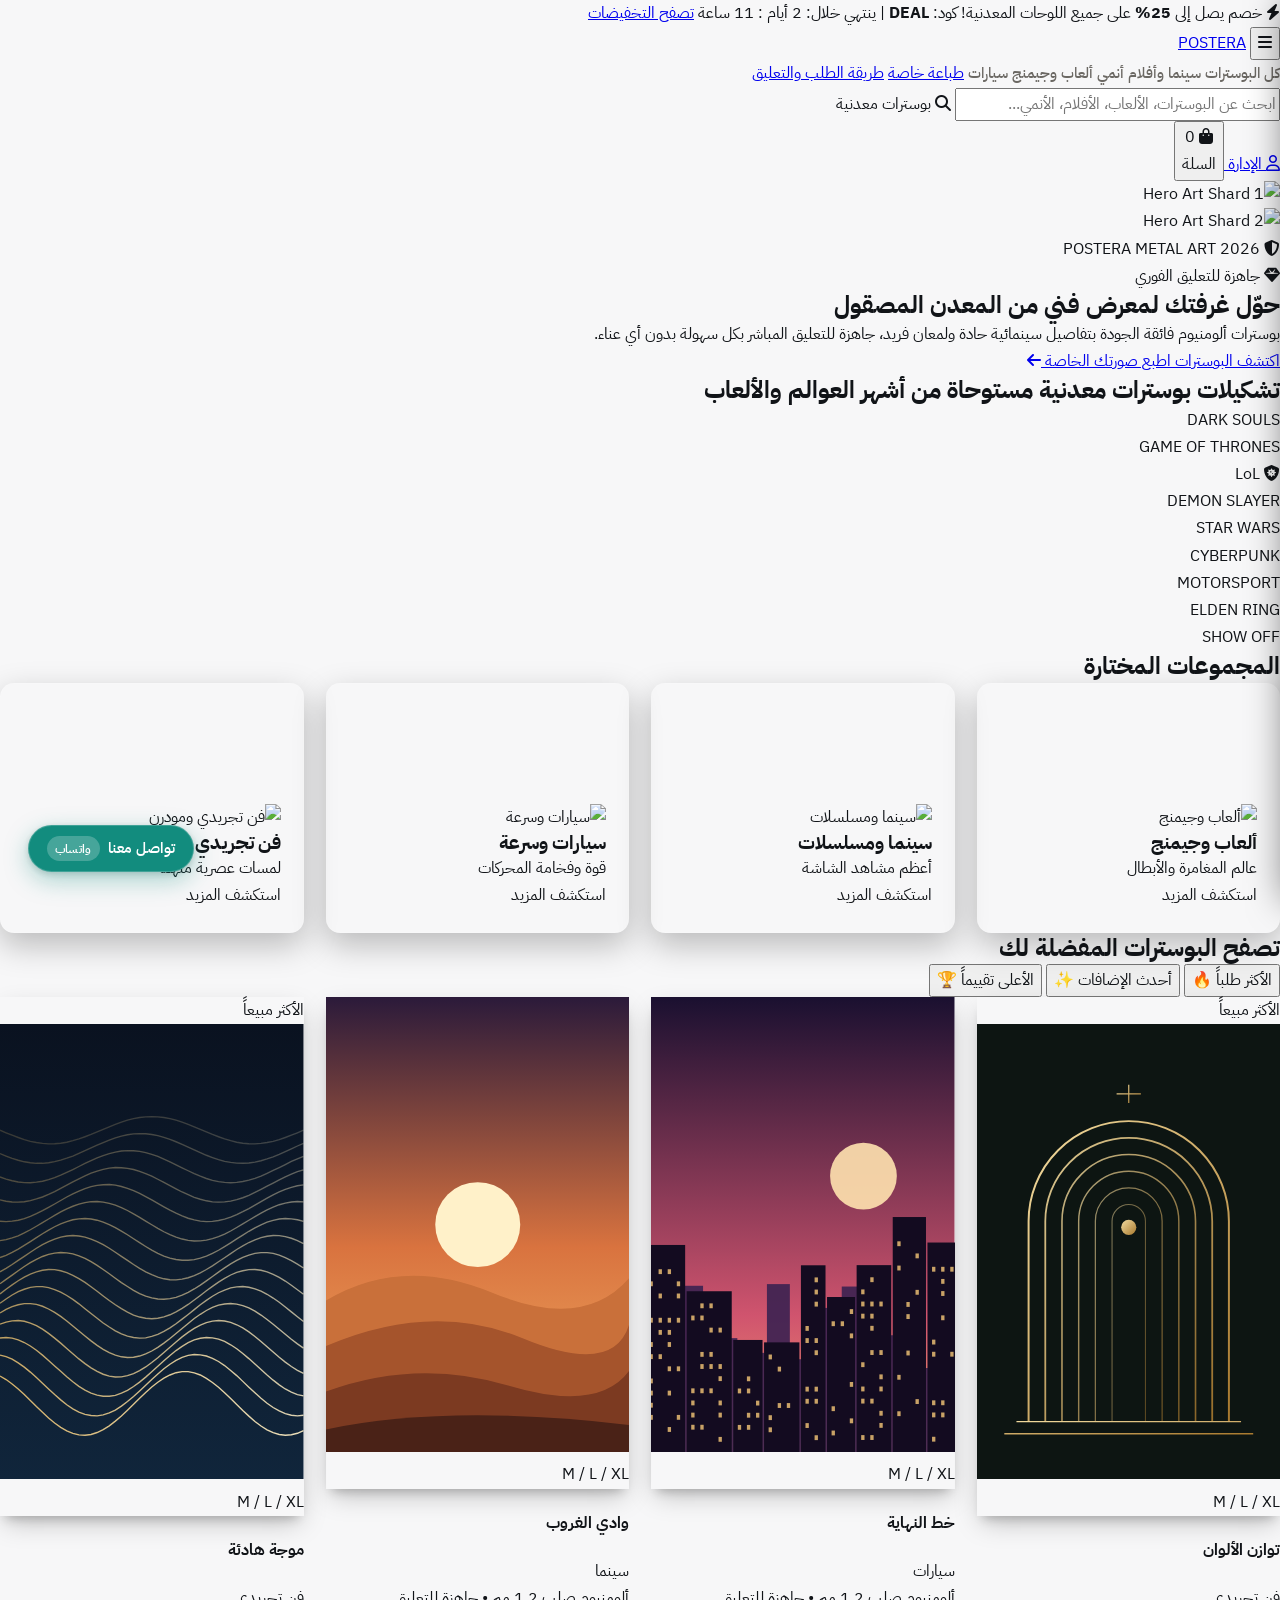
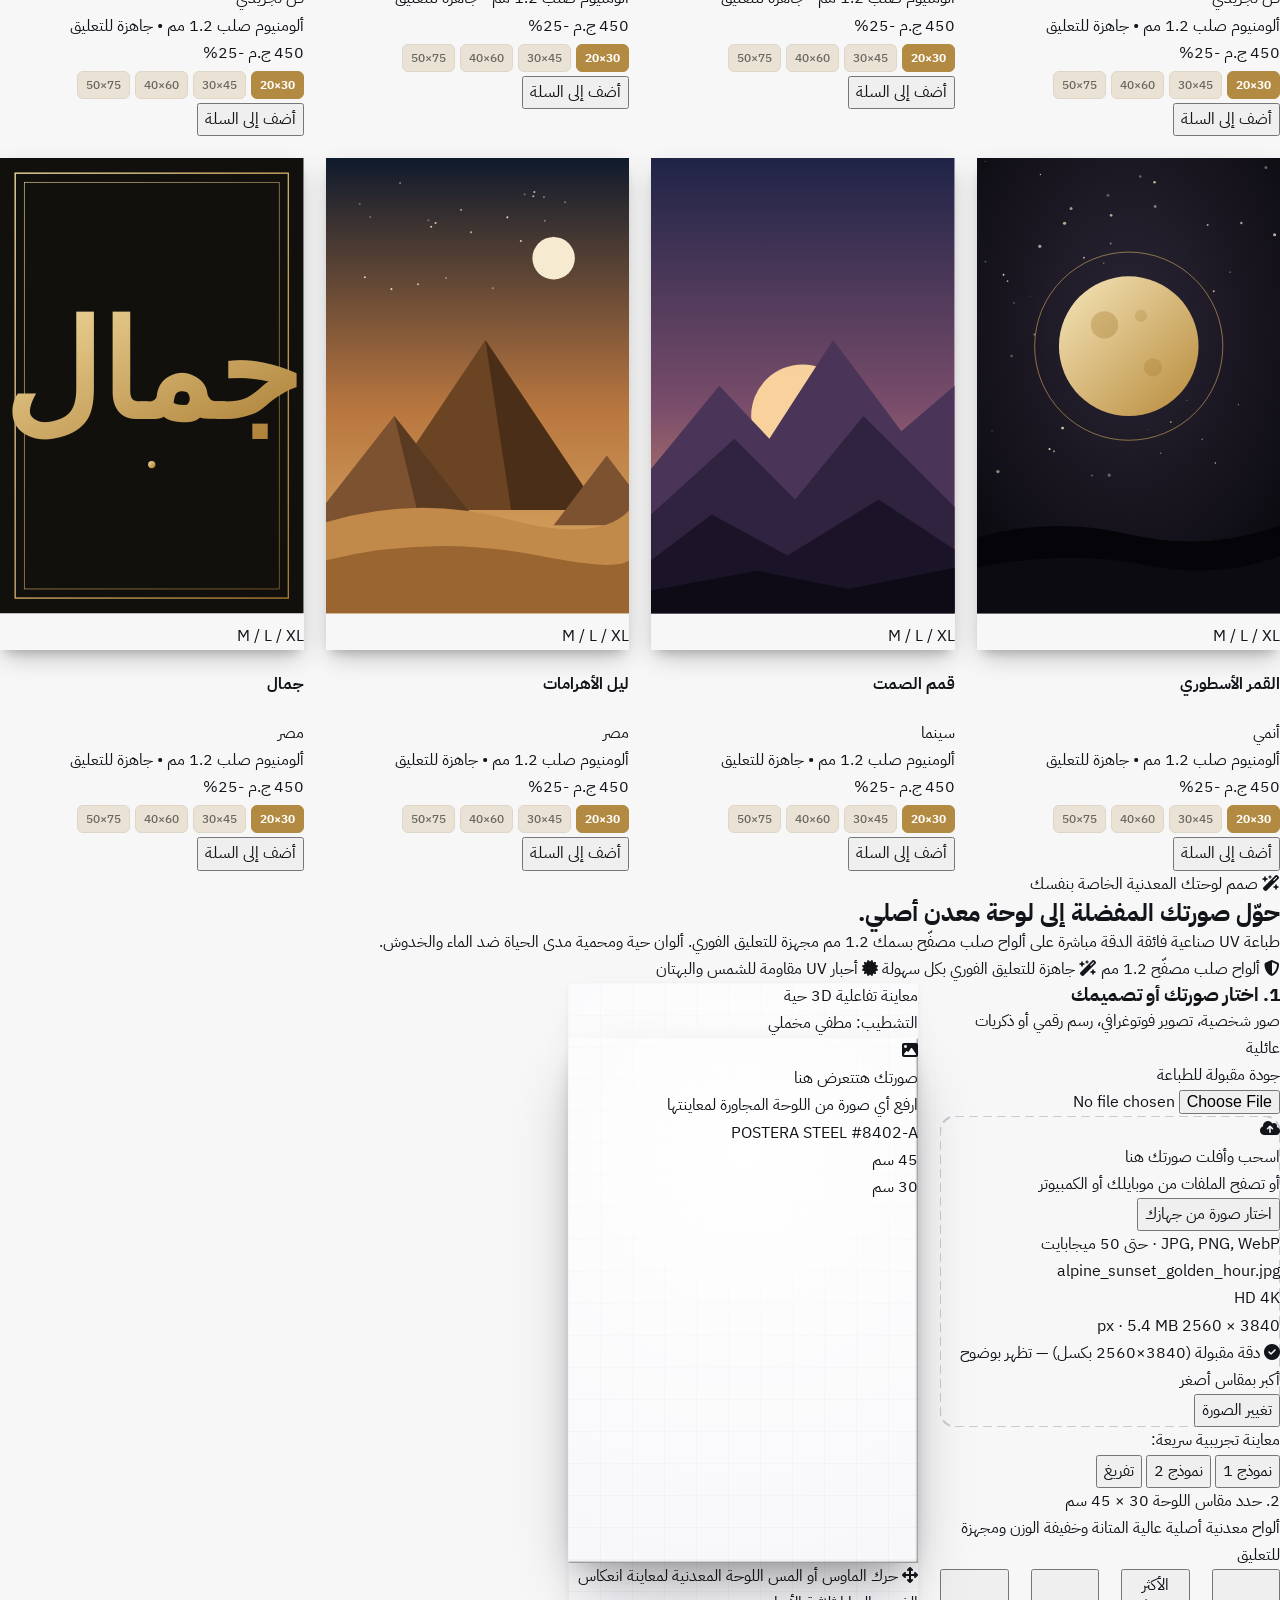
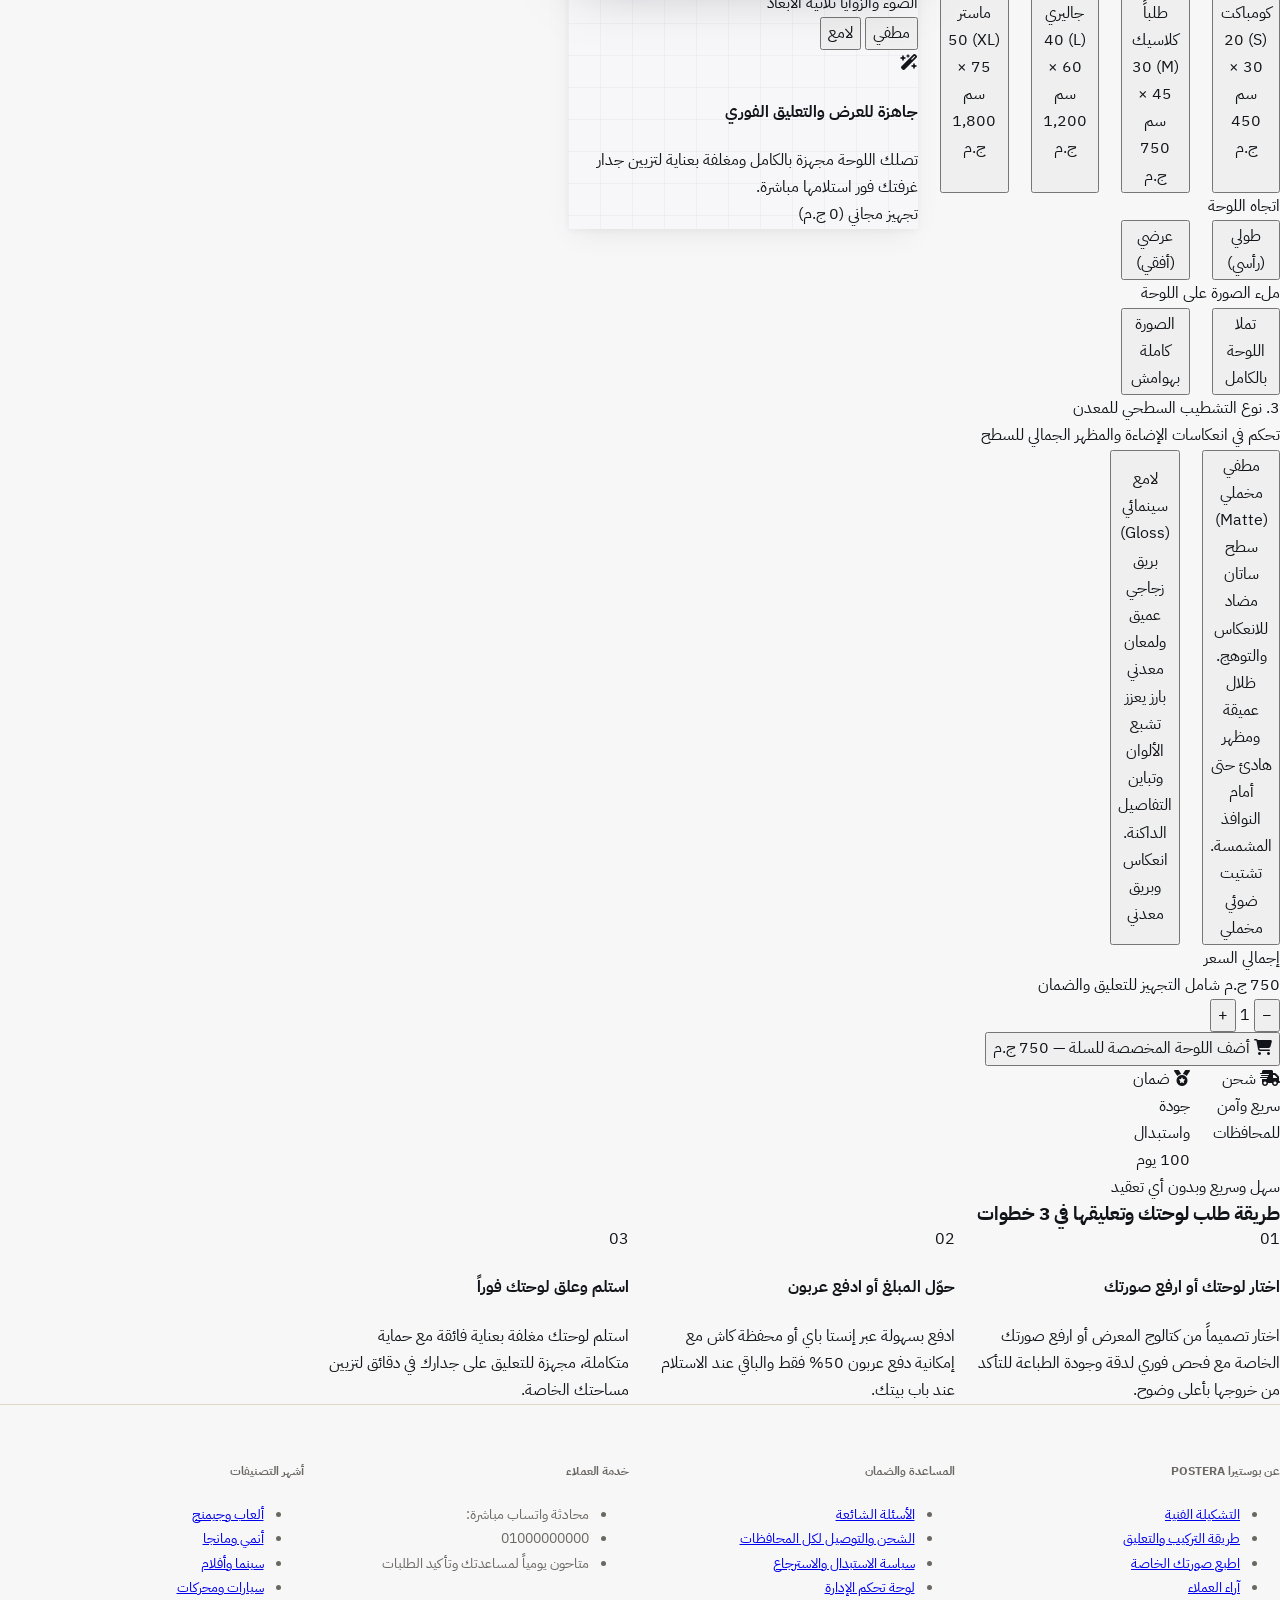
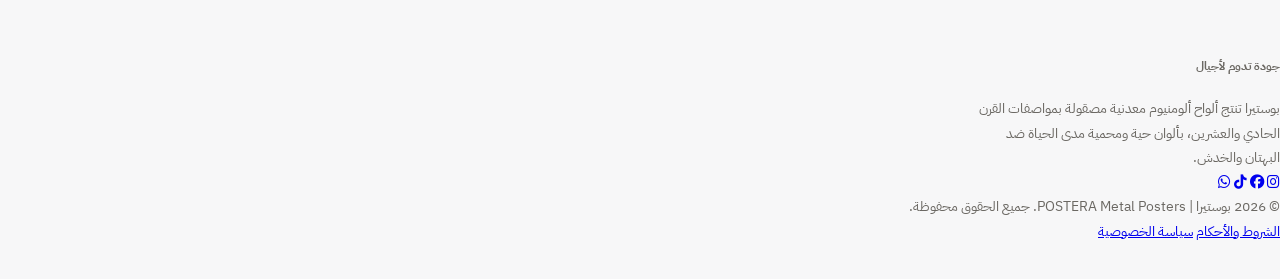
==== index.html @ 20c5c881 "chore: set postera-store.vercel.app as official canonical and OG URL" ====
<!DOCTYPE html>
<html lang="ar" dir="rtl">
<head>
  <meta charset="utf-8"/>
  <meta content="width=device-width, initial-scale=1.0" name="viewport"/>
  <title>بوستيرا | POSTERA — متجر بوسترات معدنية فاخرة</title>
  <!-- Tailwind CSS CDN with forms and container queries -->
  <script src="https://cdn.tailwindcss.com?plugins=forms,container-queries"></script>
  <!-- FontAwesome Icons CDN -->
  <link href="https://cdnjs.cloudflare.com/ajax/libs/font-awesome/6.4.0/css/all.min.css" rel="stylesheet"/>
  <!-- Google Fonts: IBM Plex Sans Arabic -->
  <link rel="stylesheet" href="https://fonts.googleapis.com/css2?family=IBM+Plex+Sans+Arabic:wght@400;500;600;700;800&display=swap">
  <link rel="canonical" href="https://postera-store.vercel.app" />
  <meta property="og:title" content="بوستيرا | POSTERA — متجر بوسترات معدنية فاخرة" />
  <meta property="og:description" content="متجر اللوحات والبوسترات المعدنية الأصلية في مصر. تشكيلات حصرية وطباعة UV صناعية خاصة على ألواح صلب مصفّح 1.2 مم." />
  <meta property="og:url" content="https://postera-store.vercel.app" />
  <meta property="og:type" content="website" />
  <!-- Core Store Styles for Drawers, Checkout, Custom Printing & Popups -->
  <link rel="stylesheet" href="style.css?v=20261017-nomag">

  <script>
    tailwind.config = {
      theme: {
        extend: {
          colors: {
            brandBlue: '#0062ff',
            brandBlueHover: '#004ed0',
            displateDark: '#0e1013',
            displateGray: '#1a1d24',
            lightBg: '#f8f9fa'
          },
          fontFamily: {
            sans: ['"IBM Plex Sans Arabic"', 'Inter', 'system-ui', '-apple-system', 'Segoe UI', 'Roboto', 'sans-serif'],
          }
        }
      }
    }
  </script>

  <style data-purpose="base-layout">
    body {
      background-color: #f7f7f8;
      color: #111418;
      font-family: "IBM Plex Sans Arabic", -apple-system, BlinkMacSystemFont, "Segoe UI", Roboto, Helvetica, Arial, sans-serif;
    }
    .poster-shadow {
      box-shadow: 0 10px 25px -5px rgba(0, 0, 0, 0.25), 0 8px 10px -6px rgba(0, 0, 0, 0.2);
      transition: all 0.3s cubic-bezier(0.4, 0, 0.2, 1);
    }
    .poster-shadow:hover {
      transform: translateY(-6px) scale(1.02);
      box-shadow: 0 20px 30px -10px rgba(0, 0, 0, 0.35);
    }
  </style>
</head>
<body class="min-h-screen flex flex-col antialiased" dir="rtl" lang="ar">

<!-- BEGIN: AnnouncementBar -->
<div class="bg-[#d71920] text-white py-1.5 px-4 text-xs font-semibold tracking-wide text-center flex items-center justify-center gap-2" data-purpose="promo-banner">
  <i class="fa-solid fa-bolt text-yellow-300"></i>
  <span>خصم يصل إلى <strong>25%</strong> على جميع اللوحات المعدنية! كود: <strong>DEAL</strong></span>
  <span class="mx-1 opacity-70">|</span>
  <span class="bg-black/20 px-2 py-0.5 rounded text-[11px] font-mono">ينتهي خلال: 2 أيام : 11 ساعة</span>
  <a href="#gallery" class="mr-2 underline text-white hover:text-white/80 transition-colors">تصفح التخفيضات</a>
</div>
<!-- END: AnnouncementBar -->

<!-- BEGIN: MainHeader -->
<header class="bg-white border-b border-gray-200 sticky top-0 z-40">
  <div class="max-w-[1440px] mx-auto px-4 lg:px-8 h-16 flex items-center justify-between gap-4">
    <!-- Brand Logo & Main Nav -->
    <div class="flex items-center gap-6">
      <button class="xl:hidden p-2 text-gray-700 hover:text-black" id="openMenu" type="button" aria-label="فتح القائمة الرئيسية">
        <i class="fa-solid fa-bars text-lg"></i>
      </button>
      <a aria-label="POSTERA Home" class="flex items-center gap-1.5 font-black text-2xl tracking-tighter text-black uppercase" href="#">
        <span>POSTERA</span>
        <span class="inline-block w-2.5 h-2.5 rounded-full bg-blue-600 mb-2"></span>
      </a>
      <!-- Desktop Navigation Links -->
      <nav class="hidden xl:flex items-center gap-5 text-xs font-bold text-gray-700 tracking-wide uppercase">
        <a class="header-nav-link text-black py-2" href="#gallery" data-scroll="gallery">كل البوسترات</a>
        <a class="header-nav-link hover:text-black py-2" href="#gallery" data-cat-filter="أفلام ومسلسلات">سينما وأفلام</a>
        <a class="header-nav-link hover:text-black py-2" href="#gallery" data-cat-filter="أنمي">أنمي</a>
        <a class="header-nav-link hover:text-black py-2" href="#gallery" data-cat-filter="ألعاب">ألعاب وجيمنج</a>
        <a class="header-nav-link hover:text-black py-2" href="#gallery" data-cat-filter="سيارات">سيارات</a>
        <a class="hover:text-black py-2" href="#custom" data-scroll="custom">طباعة خاصة</a>
        <a class="text-blue-600 hover:text-blue-800 flex items-center gap-1" href="#how" data-scroll="how">
          <span class="w-2 h-2 rounded-full bg-blue-600 animate-pulse"></span>
          طريقة الطلب والتعليق
        </a>
      </nav>
    </div>

    <!-- Search Bar -->
    <div class="flex-1 max-w-xl mx-2">
      <div class="relative flex items-center" data-purpose="search-form">
        <input id="storeSearchInput" class="w-full h-10 pr-10 pl-24 text-sm bg-gray-100/90 rounded-md border-0 focus:ring-2 focus:ring-blue-600 focus:bg-white transition-all text-gray-800 placeholder-gray-500 font-normal" placeholder="ابحث عن البوسترات، الألعاب، الأفلام، الأنمي..." type="search"/>
        <i class="fa-solid fa-magnifying-glass absolute right-3.5 text-gray-400 text-sm"></i>
        <span class="absolute left-2 px-2 py-1 text-[10px] font-semibold text-gray-500 bg-gray-200 rounded">بوسترات معدنية</span>
      </div>
    </div>

    <!-- Right User Utilities -->
    <div class="flex items-center gap-4 text-gray-700">
      <!-- Admin / Account -->
      <a class="flex flex-col items-center hover:text-black transition-colors" href="admin.html" title="لوحة الإدارة">
        <i class="fa-regular fa-user text-lg"></i>
        <span class="text-[10px] font-medium hidden sm:inline-block">الإدارة</span>
      </a>
      <!-- Cart -->
      <button class="flex flex-col items-center hover:text-black transition-colors relative cursor-pointer border-0 bg-transparent" id="openCart" type="button" title="السلة">
        <div class="relative">
          <i class="fa-solid fa-bag-shopping text-lg"></i>
          <span class="absolute -top-1.5 -left-2 bg-blue-600 text-white font-bold text-[10px] w-4 h-4 rounded-full flex items-center justify-center" id="badge">0</span>
        </div>
        <span class="text-[10px] font-medium hidden sm:inline-block">السلة</span>
      </button>
    </div>
  </div>
</header>
<!-- END: MainHeader -->

<!-- BEGIN: HeroBannerSection -->
<section class="max-w-[1440px] mx-auto px-4 lg:px-8 pt-5 pb-8" data-purpose="hero-carousel">
  <div class="relative w-full rounded-2xl overflow-hidden bg-gradient-to-r from-black via-zinc-950 to-neutral-900 border border-neutral-800 shadow-2xl min-h-[380px] lg:min-h-[460px] flex items-center">
    <!-- Ambient Background Graphic / Mock Posters Presentation -->
    <div class="absolute inset-0 z-0 opacity-40 mix-blend-screen pointer-events-none overflow-hidden">
      <div class="absolute -left-20 -top-20 w-[550px] h-[550px] bg-blue-600/30 rounded-full blur-3xl"></div>
      <div class="absolute left-1/4 bottom-0 w-[400px] h-[300px] bg-amber-500/20 rounded-full blur-2xl"></div>
    </div>

    <!-- Hero Visual Representation: Metal Cards in Room / Wall -->
    <div class="absolute left-0 top-0 bottom-0 w-full md:w-3/5 lg:w-1/2 flex items-center justify-center p-6 z-10 pointer-events-none">
      <div class="relative flex items-center gap-4">
        <!-- Poster 1 -->
        <div class="w-36 sm:w-48 lg:w-56 h-56 sm:h-72 lg:h-84 rounded-md overflow-hidden shadow-2xl ring-1 ring-white/20 transform rotate-3 transition duration-500 hover:rotate-0">
          <img alt="Hero Art Shard 1" class="w-full h-full object-cover" src="https://images.unsplash.com/photo-1579783900882-c0d3dad7b119?w=800&auto=format&fit=crop&q=80"/>
        </div>
        <!-- Poster 2 -->
        <div class="w-40 sm:w-52 lg:w-60 h-64 sm:h-80 lg:h-96 rounded-md overflow-hidden shadow-2xl ring-2 ring-blue-500/50 transform -rotate-3 z-10 scale-105">
          <img alt="Hero Art Shard 2" class="w-full h-full object-cover" src="https://images.unsplash.com/photo-1542751371-adc38448a05e?w=800&auto=format&fit=crop&q=80"/>
        </div>
      </div>
    </div>

    <!-- Hero Content Copy -->
    <div class="relative z-20 max-w-2xl px-6 sm:px-12 py-10 text-white flex flex-col justify-center">
      <!-- Partner Badge & Magnet Badge -->
      <div class="flex flex-wrap items-center gap-3 mb-6">
        <div class="flex items-center gap-2 bg-neutral-900/90 border border-neutral-700 px-3 py-1 rounded-full text-xs font-semibold text-neutral-300">
          <i class="fa-solid fa-shield-halved text-blue-400"></i>
          <span>POSTERA METAL ART 2026</span>
        </div>
        <div class="inline-flex items-center gap-1.5 bg-white/10 backdrop-blur-md px-3 py-1 rounded-full text-xs font-bold uppercase tracking-wider text-amber-300 border border-amber-300/30">
          <i class="fa-solid fa-gem"></i>
          <span>جاهزة للتعليق الفوري</span>
        </div>
      </div>
      <h1 class="text-2xl sm:text-4xl lg:text-5xl font-black uppercase tracking-tight leading-tight mb-4 text-white">
        حوّل غرفتك لمعرض فني من المعدن المصقول
      </h1>
      <p class="text-sm sm:text-base text-neutral-300 max-w-lg mb-8 leading-relaxed font-normal">
        بوسترات ألومنيوم فائقة الجودة بتفاصيل سينمائية حادة ولمعان فريد، جاهزة للتعليق المباشر بكل سهولة بدون أي عناء.
      </p>
      <div class="flex items-center gap-4">
        <a class="inline-flex items-center justify-center bg-blue-600 hover:bg-blue-700 text-white text-xs sm:text-sm font-black uppercase tracking-wider px-8 py-3.5 rounded-lg shadow-lg hover:shadow-blue-600/50 transition duration-200" href="#gallery">
          اكتشف البوسترات
        </a>
        <a class="inline-flex items-center gap-2 text-xs sm:text-sm font-bold uppercase text-neutral-300 hover:text-white px-4 py-3.5 transition" href="#custom">
          <span>اطبع صورتك الخاصة</span>
          <i class="fa-solid fa-arrow-left text-xs"></i>
        </a>
      </div>
      <!-- Slider Pagination Dots Indicator -->
      <div class="flex items-center gap-2 mt-10">
        <span class="w-8 h-1.5 bg-blue-600 rounded-full"></span>
        <span class="w-2.5 h-1.5 bg-neutral-600 rounded-full"></span>
        <span class="w-2.5 h-1.5 bg-neutral-600 rounded-full"></span>
        <span class="w-2.5 h-1.5 bg-neutral-600 rounded-full"></span>
      </div>
    </div>
  </div>
</section>
<!-- END: HeroBannerSection -->

<!-- BEGIN: BrandFandomsPartnerships -->
<section class="max-w-[1440px] mx-auto px-4 lg:px-8 py-4" data-purpose="fandoms-showcase">
  <div class="text-center mb-5">
    <h2 class="text-xs sm:text-sm font-extrabold uppercase tracking-widest text-neutral-800">
      تشكيلات بوسترات معدنية مستوحاة من أشهر العوالم والألعاب
    </h2>
  </div>
  <!-- Fandom Badges Grid / Strip -->
  <div class="flex flex-wrap items-center justify-center gap-2 sm:gap-3 lg:gap-4 max-w-5xl mx-auto">
    <div class="bg-black text-white px-3.5 py-1.5 rounded flex items-center justify-center text-[11px] font-bold tracking-tighter uppercase min-w-[70px] h-8 shadow-sm hover:scale-105 transition cursor-pointer" data-cat-filter="ألعاب">
      DARK SOULS
    </div>
    <div class="bg-black text-white px-3.5 py-1.5 rounded flex items-center justify-center text-[10px] font-serif uppercase tracking-widest min-w-[70px] h-8 shadow-sm hover:scale-105 transition cursor-pointer" data-cat-filter="أفلام ومسلسلات">
      GAME OF THRONES
    </div>
    <div class="bg-black text-yellow-500 px-3 py-1.5 rounded flex items-center justify-center font-bold text-xs min-w-[45px] h-8 shadow-sm hover:scale-105 transition cursor-pointer" data-cat-filter="ألعاب">
      <i class="fa-solid fa-shield-virus ml-1"></i> LoL
    </div>
    <div class="bg-black text-white px-3 py-1.5 rounded flex items-center justify-center text-[10px] font-bold uppercase min-w-[75px] h-8 shadow-sm hover:scale-105 transition cursor-pointer" data-cat-filter="أنمي">
      DEMON SLAYER
    </div>
    <div class="bg-black text-yellow-400 px-3 py-1.5 rounded flex items-center justify-center font-black text-xs tracking-wider min-w-[65px] h-8 shadow-sm hover:scale-105 transition cursor-pointer" data-cat-filter="أفلام ومسلسلات">
      STAR WARS
    </div>
    <div class="bg-yellow-400 text-black px-3.5 py-1.5 rounded flex items-center justify-center font-extrabold text-[11px] tracking-tight min-w-[75px] h-8 shadow-sm hover:scale-105 transition cursor-pointer" data-cat-filter="ألعاب">
      CYBERPUNK
    </div>
    <div class="bg-black text-red-500 px-3 py-1.5 rounded flex items-center justify-center font-black tracking-widest text-xs min-w-[65px] h-8 shadow-sm hover:scale-105 transition cursor-pointer" data-cat-filter="سيارات">
      MOTORSPORT
    </div>
    <div class="bg-black text-amber-200 px-3.5 py-1.5 rounded flex items-center justify-center font-serif text-[11px] font-semibold min-w-[75px] h-8 shadow-sm hover:scale-105 transition cursor-pointer" data-cat-filter="ألعاب">
      ELDEN RING
    </div>
  </div>
</section>
<!-- END: BrandFandomsPartnerships -->

<!-- BEGIN: CuratedCategories -->
<section class="max-w-[1440px] mx-auto px-4 lg:px-8 py-10" data-purpose="curated-discovery" id="categoriesBlock">
  <div class="text-center mb-8">
    <span class="text-xs uppercase font-extrabold text-neutral-400 tracking-wider">SHOW OFF</span>
    <h2 class="text-2xl sm:text-3xl font-black uppercase tracking-tight text-neutral-950 mt-0.5">
      المجموعات المختارة
    </h2>
  </div>
  <!-- Category 4-Column Grid -->
  <div class="grid grid-cols-1 sm:grid-cols-2 lg:grid-cols-4 gap-5" id="curatedGrid">
    <!-- Category Tile 1: Gaming Designs -->
    <div class="relative bg-neutral-900 rounded-xl overflow-hidden group shadow-md hover:shadow-xl transition flex flex-col h-[380px] cursor-pointer" data-cat-filter="ألعاب">
      <div class="absolute inset-0 z-0">
        <img alt="Gaming Room Posters" class="w-full h-full object-cover group-hover:scale-105 transition duration-500 opacity-75" src="https://images.unsplash.com/photo-1538481199705-c710c4e965fc?w=600&auto=format&fit=crop&q=80"/>
        <div class="absolute inset-0 bg-gradient-to-t from-black via-black/30 to-black/60"></div>
      </div>
      <div class="relative z-10 p-5 flex flex-col justify-between h-full">
        <div class="text-center">
          <h3 class="text-white font-extrabold uppercase tracking-wide text-sm bg-black/40 backdrop-blur-sm py-1.5 px-3 rounded inline-block">
            تصميمات الجيمنج
          </h3>
        </div>
        <div class="text-center">
          <span class="inline-block bg-neutral-900/90 group-hover:bg-blue-600 text-white text-xs font-bold uppercase tracking-wider py-2.5 px-6 rounded transition duration-200 border border-neutral-700 group-hover:border-transparent">
            استكشف المزيد
          </span>
        </div>
      </div>
    </div>

    <!-- Category Tile 2: Cinema & Series -->
    <div class="relative bg-neutral-900 rounded-xl overflow-hidden group shadow-md hover:shadow-xl transition flex flex-col h-[380px] cursor-pointer" data-cat-filter="أفلام ومسلسلات">
      <div class="absolute inset-0 z-0">
        <img alt="Cinema Art" class="w-full h-full object-cover group-hover:scale-105 transition duration-500 opacity-75" src="https://images.unsplash.com/photo-1489599849927-2ee91cede3ba?w=600&auto=format&fit=crop&q=80"/>
        <div class="absolute inset-0 bg-gradient-to-t from-black via-black/30 to-black/60"></div>
      </div>
      <div class="relative z-10 p-5 flex flex-col justify-between h-full">
        <div class="text-center">
          <h3 class="text-white font-extrabold uppercase tracking-wide text-sm bg-black/40 backdrop-blur-sm py-1.5 px-3 rounded inline-block">
            سينما ومسلسلات
          </h3>
        </div>
        <div class="text-center">
          <span class="inline-block bg-neutral-900/90 group-hover:bg-blue-600 text-white text-xs font-bold uppercase tracking-wider py-2.5 px-6 rounded transition duration-200 border border-neutral-700 group-hover:border-transparent">
            استكشف المزيد
          </span>
        </div>
      </div>
    </div>

    <!-- Category Tile 3: Anime -->
    <div class="relative bg-neutral-900 rounded-xl overflow-hidden group shadow-md hover:shadow-xl transition flex flex-col h-[380px] cursor-pointer" data-cat-filter="أنمي">
      <div class="absolute inset-0 z-0">
        <img alt="Anime Art prints room" class="w-full h-full object-cover group-hover:scale-105 transition duration-500 opacity-75" src="https://images.unsplash.com/photo-1578632767115-351597cf2477?w=600&auto=format&fit=crop&q=80"/>
        <div class="absolute inset-0 bg-gradient-to-t from-black via-black/30 to-black/60"></div>
      </div>
      <div class="relative z-10 p-5 flex flex-col justify-between h-full">
        <div class="text-center">
          <h3 class="text-white font-extrabold uppercase tracking-wide text-sm bg-black/40 backdrop-blur-sm py-1.5 px-3 rounded inline-block">
            عالم الأنمي
          </h3>
        </div>
        <div class="text-center">
          <span class="inline-block bg-neutral-900/90 group-hover:bg-blue-600 text-white text-xs font-bold uppercase tracking-wider py-2.5 px-6 rounded transition duration-200 border border-neutral-700 group-hover:border-transparent">
            استكشف المزيد
          </span>
        </div>
      </div>
    </div>

    <!-- Category Tile 4: Motorsport & Cars -->
    <div class="relative bg-neutral-900 rounded-xl overflow-hidden group shadow-md hover:shadow-xl transition flex flex-col h-[380px] cursor-pointer" data-cat-filter="سيارات">
      <div class="absolute inset-0 z-0">
        <img alt="Cars Posters" class="w-full h-full object-cover group-hover:scale-105 transition duration-500 opacity-75" src="https://images.unsplash.com/photo-1503376780353-7e6692767b70?w=600&auto=format&fit=crop&q=80"/>
        <div class="absolute inset-0 bg-gradient-to-t from-black via-black/30 to-black/60"></div>
      </div>
      <div class="relative z-10 p-5 flex flex-col justify-between h-full">
        <div class="text-center">
          <h3 class="text-white font-extrabold uppercase tracking-wide text-sm bg-black/40 backdrop-blur-sm py-1.5 px-3 rounded inline-block">
            سيارات وسرعة
          </h3>
        </div>
        <div class="text-center">
          <span class="inline-block bg-neutral-900/90 group-hover:bg-blue-600 text-white text-xs font-bold uppercase tracking-wider py-2.5 px-6 rounded transition duration-200 border border-neutral-700 group-hover:border-transparent">
            استكشف المزيد
          </span>
        </div>
      </div>
    </div>
  </div>
</section>
<!-- END: CuratedCategories -->

<!-- BEGIN: ProductGallerySection -->
<section class="max-w-[1440px] mx-auto px-4 lg:px-8 py-10" data-purpose="browse-posters" id="gallery">
  <!-- Section Title & Filter Tabs -->
  <div class="flex flex-col items-center justify-center mb-8">
    <h2 class="text-2xl sm:text-3xl font-black uppercase tracking-tight text-neutral-950 mb-4 text-center">
      تصفح البوسترات المفضلة لك
    </h2>
    <!-- Navigation Tabs -->
    <div class="inline-flex p-1 bg-gray-200/80 rounded-lg text-xs font-bold tracking-wide" id="quickTabs">
      <button class="displate-quick-tab bg-white text-black px-4 py-2 rounded-md shadow-sm" data-tab-sort="trending">الأكثر طلباً 🔥</button>
      <button class="displate-quick-tab text-gray-600 hover:text-black px-4 py-2 rounded-md transition" data-tab-sort="new">أحدث الإضافات ✨</button>
      <button class="displate-quick-tab text-gray-600 hover:text-black px-4 py-2 rounded-md transition" data-tab-sort="bestsellers">الأعلى تقييماً 🏆</button>
    </div>
  </div>

  <div class="seg" id="filters" role="group" aria-label="تصنيف اللوحات" style="display:none;"></div>
  <!-- Poster Product Grid (Displate Metal Ratio: 1 : 1.4) -->
  <div class="grid grid-cols-2 sm:grid-cols-3 md:grid-cols-4 lg:grid-cols-4 gap-4 sm:gap-6" id="grid">
    <!-- ديناميكي من script.js -->
  </div>
</section>
<!-- END: ProductGallerySection -->

<!-- BEGIN: MainCustomizerSection (قسم الطباعة المخصصة الفاخرة) -->
<section class="max-w-[1440px] mx-auto px-4 lg:px-8 py-10 lg:py-16" id="custom">
  <!-- Section Title & Narrative Eyebrow -->
  <div class="text-center max-w-3xl mx-auto mb-10 lg:mb-14" data-purpose="section-header">
    <div class="inline-flex items-center gap-2 px-3.5 py-1.5 rounded-full bg-blue-50 border border-blue-200 text-xs font-bold uppercase tracking-wider text-blue-700 mb-3 shadow-xs">
      <i class="fa-solid fa-wand-magic-sparkles text-amber-500"></i>
      <span>صمم لوحتك المعدنية الخاصة بنفسك</span>
    </div>
    <h2 class="text-2xl sm:text-4xl lg:text-5xl font-black tracking-tight text-gray-900 leading-tight">
      حوّل صورتك المفضلة إلى لوحة معدن أصلي.
    </h2>
    <p class="mt-3.5 text-sm sm:text-base text-gray-600 max-w-2xl mx-auto leading-relaxed">
      طباعة UV صناعية فائقة الدقة مباشرة على ألواح صلب مصفّح بسمك 1.2 مم مجهزة للتعليق الفوري. ألوان حية ومحمية مدى الحياة ضد الماء والخدوش.
    </p>

    <!-- Trust Mini Badges -->
    <div class="mt-5 flex flex-wrap items-center justify-center gap-x-6 gap-y-2 text-xs font-medium text-gray-600">
      <span class="flex items-center gap-1.5 bg-white px-3 py-1 rounded-full border border-gray-200 shadow-2xs">
        <i class="fa-solid fa-shield-halved text-emerald-600"></i>
        <span>ألواح صلب مصفّح 1.2 مم</span>
      </span>
      <span class="flex items-center gap-1.5 bg-white px-3 py-1 rounded-full border border-gray-200 shadow-2xs">
        <i class="fa-solid fa-wand-magic-sparkles text-blue-600"></i>
        <span>جاهزة للتعليق الفوري بكل سهولة</span>
      </span>
      <span class="flex items-center gap-1.5 bg-white px-3 py-1 rounded-full border border-gray-200 shadow-2xs">
        <i class="fa-solid fa-certificate text-amber-500"></i>
        <span>أحبار UV مقاومة للشمس والبهتان</span>
      </span>
    </div>
  </div>

  <!-- WORKSPACE GRID: Controls / Live 3D Canvas -->
  <div class="grid grid-cols-1 lg:grid-cols-12 gap-8 lg:gap-10 items-start" data-purpose="customizer-workspace">
    
    <!-- ============================================================== -->
    <!-- RIGHT COLUMN IN RTL: CONTROLS & UPLOAD WORKFLOW (5 Col)         -->
    <!-- ============================================================== -->
    <div class="lg:col-span-5 space-y-6 order-2 lg:order-1" aria-label="أدوات تخصيص اللوحة">
      
      <!-- Card 1: Interactive Upload Dropzone -->
      <div class="bg-white rounded-2xl border border-gray-200 p-5 sm:p-6 shadow-sm transition-all">
        <div class="flex items-center justify-between mb-4">
          <div>
            <h3 class="text-sm font-bold tracking-wide text-gray-900">1. اختار صورتك أو تصميمك</h3>
            <p class="text-xs text-gray-500">صور شخصية، تصوير فوتوغرافي، رسم رقمي أو ذكريات عائلية</p>
          </div>
          <span class="inline-flex items-center gap-1.5 px-2.5 py-1 rounded-full text-[11px] font-bold bg-emerald-50 text-emerald-700 border border-emerald-200" id="dpi-indicator-chip">
            <span class="w-2 h-2 rounded-full bg-emerald-500 animate-pulse"></span>
            <span id="dpi-text">جاهز للطباعة: 300 DPI</span>
          </span>
        </div>

        <!-- Hidden Actual File Input -->
        <input accept="image/png, image/jpeg, image/webp, image/heic, image/tiff" class="hidden" id="customFile" type="file"/>

        <!-- Interactive Dropzone Canvas -->
        <div class="dropzone-dashed rounded-2xl p-6 text-center cursor-pointer transition-all duration-200 bg-gray-50/70 hover:bg-gray-100/70 group" id="dropzone-area">
          <!-- Dropzone Default/Empty State Content -->
          <div class="hidden" id="dropzone-empty-state">
            <div class="w-12 h-12 mx-auto rounded-full bg-white shadow-xs border border-gray-200 flex items-center justify-center text-blue-600 group-hover:scale-105 transition-transform mb-3">
              <i class="fa-solid fa-cloud-arrow-up text-lg"></i>
            </div>
            <p class="text-sm font-bold text-gray-900">اسحب وأفلت صورتك هنا</p>
            <p class="text-xs text-gray-500 mt-1">أو تصفح الملفات من موبايلك أو الكمبيوتر</p>
            <button class="mt-4 px-4 py-2 rounded-xl bg-gray-900 text-white text-xs font-bold tracking-wider hover:bg-black transition-colors shadow-xs" type="button" id="btn-browse-empty">
              اختار صورة من جهازك
            </button>
            <p class="text-[11px] text-gray-400 mt-3 font-mono">JPG, PNG, WebP · حتى 50 ميجابايت</p>
          </div>

          <!-- Uploaded Active File State Card -->
          <div class="flex flex-col sm:flex-row items-center justify-between gap-4 text-right" id="dropzone-file-state">
            <div class="flex items-center gap-3.5 w-full">
              <div class="relative w-14 h-14 rounded-xl overflow-hidden bg-gray-900 flex-shrink-0 border border-gray-200 shadow-xs">
                <!-- Thumbnail preview -->
                <div class="w-full h-full bg-cover bg-center" id="upload-thumbnail" style="background-image: url('https://images.unsplash.com/photo-1506744038136-46273834b3fb?auto=format&fit=crop&w=1200&q=85');"></div>
              </div>
              <div class="min-w-0 flex-1">
                <div class="flex items-center gap-2">
                  <p class="text-xs font-bold text-gray-900 truncate max-w-[180px] sm:max-w-[220px]" id="file-name-label">alpine_sunset_golden_hour.jpg</p>
                  <span class="text-[10px] font-bold px-1.5 py-0.5 rounded bg-emerald-100 text-emerald-800">HD 4K</span>
                </div>
                <p class="text-[11px] text-gray-500 mt-0.5 font-mono" id="file-meta-label">3840 × 2560 px · 5.4 MB</p>
                <div class="flex items-center gap-1 mt-1 text-[11px] text-emerald-600 font-medium">
                  <i class="fa-solid fa-circle-check text-xs"></i>
                  <span id="file-resolution-status">دقة فائقة ومثالية للطباعة على المقاسات الكبيرة</span>
                </div>
              </div>
            </div>
            <div class="flex-shrink-0 w-full sm:w-auto">
              <button class="w-full sm:w-auto px-3.5 py-1.5 text-xs font-bold text-gray-700 bg-white border border-gray-300 rounded-lg hover:border-gray-900 hover:text-black transition-colors shadow-xs text-center" id="btn-trigger-upload" type="button">
                تغيير الصورة
              </button>
            </div>
          </div>
        </div>

        <!-- State Quick Switcher Pills (Demo Convenience) -->
        <div class="mt-3.5 pt-3 border-t border-gray-100 flex items-center justify-between">
          <span class="text-[11px] font-mono text-gray-400">معاينة تجريبية سريعة:</span>
          <div class="flex items-center gap-1.5" id="demo-state-pills">
            <button class="state-pill px-2.5 py-0.5 text-[11px] font-bold rounded bg-gray-900 text-white transition-colors" data-state="sample" type="button">نموذج 1</button>
            <button class="state-pill px-2.5 py-0.5 text-[11px] font-bold rounded bg-gray-100 text-gray-700 hover:bg-gray-200 transition-colors" data-state="minimal" type="button">نموذج 2</button>
            <button class="state-pill px-2.5 py-0.5 text-[11px] font-bold rounded bg-gray-100 text-gray-700 hover:bg-gray-200 transition-colors" data-state="empty" type="button">تفريغ</button>
          </div>
        </div>
      </div>

      <!-- Card 2: Size & Dimension Selectors -->
      <div class="bg-white rounded-2xl border border-gray-200 p-5 sm:p-6 shadow-sm space-y-5">
        <div>
          <div class="flex items-center justify-between mb-1">
            <label class="text-sm font-bold tracking-wide text-gray-900">2. حدد مقاس اللوحة</label>
            <span class="text-xs font-mono font-bold text-blue-600" id="selected-dimension-text">30 × 45 سم</span>
          </div>
          <p class="text-xs text-gray-500">ألواح معدنية أصلية عالية المتانة وخفيفة الوزن ومجهزة للتعليق</p>
        </div>

        <!-- Size Options Grid -->
        <div class="grid grid-cols-2 sm:grid-cols-4 gap-2.5" id="size-selector-group">
          <!-- Dynamically populated from SHOP.sizes or defaults -->
        </div>

        <!-- Orientation & Aspect Ratio -->
        <div class="pt-2 border-t border-gray-100">
          <label class="block text-xs font-bold text-gray-700 mb-2">اتجاه اللوحة</label>
          <div class="grid grid-cols-2 gap-3" id="orientation-toggle-group">
            <button class="orientation-btn py-2.5 px-3 rounded-xl border-2 border-blue-600 bg-blue-50/50 flex items-center justify-center gap-2 text-xs font-bold text-blue-700 transition-all" data-orientation="portrait" type="button">
              <div class="w-3.5 h-5 border-2 border-current rounded-xs"></div>
              <span>طولي (رأسي)</span>
            </button>
            <button class="orientation-btn py-2.5 px-3 rounded-xl border border-gray-200 bg-white hover:border-gray-400 flex items-center justify-center gap-2 text-xs font-medium text-gray-600 transition-all" data-orientation="landscape" type="button">
              <div class="w-5 h-3.5 border border-current rounded-xs"></div>
              <span>عرضي (أفقي)</span>
            </button>
          </div>
        </div>

        <!-- Image Fit Toggle -->
        <div class="pt-2 border-t border-gray-100">
          <label class="block text-xs font-bold text-gray-700 mb-2">ملء الصورة على اللوحة</label>
          <div class="grid grid-cols-2 gap-3" id="fit-toggle-group">
            <button class="fit-btn py-2 px-3 rounded-xl border-2 border-gray-900 bg-gray-50 text-xs font-bold text-gray-900 transition-all" data-fit="cover" type="button">
              <span>تملا اللوحة بالكامل</span>
            </button>
            <button class="fit-btn py-2 px-3 rounded-xl border border-gray-200 bg-white hover:border-gray-400 text-xs font-medium text-gray-600 transition-all" data-fit="contain" type="button">
              <span>الصورة كاملة بهوامش</span>
            </button>
          </div>
        </div>
      </div>

      <!-- Card 3: Metal Surface Finish Selector -->
      <div class="bg-white rounded-2xl border border-gray-200 p-5 sm:p-6 shadow-sm space-y-4">
        <div>
          <label class="text-sm font-bold tracking-wide text-gray-900">3. نوع التشطيب السطحي للمعدن</label>
          <p class="text-xs text-gray-500">تحكم في انعكاسات الإضاءة والمظهر الجمالي للسطح</p>
        </div>
        <div class="grid grid-cols-1 sm:grid-cols-2 gap-3.5" id="finish-selector-group">
          <!-- Matte Finish -->
          <button class="finish-btn text-right p-3.5 rounded-xl border-2 border-gray-900 bg-gray-50/50 relative transition-all focus:outline-none" data-finish="مطفي" type="button">
            <div class="flex items-center justify-between">
              <span class="text-xs font-bold text-gray-900">مطفي مخملي (Matte)</span>
              <div class="w-3.5 h-3.5 rounded-full border-2 border-gray-900 flex items-center justify-center">
                <span class="w-1.5 h-1.5 rounded-full bg-gray-900 finish-radio-dot"></span>
              </div>
            </div>
            <p class="text-[11px] text-gray-600 mt-2 leading-relaxed">سطح ساتان مضاد للانعكاس والتوهج. ظلال عميقة ومظهر هادئ حتى أمام النوافذ المشمسة.</p>
            <div class="mt-2.5 flex items-center gap-1.5 text-[10px] font-mono text-gray-500">
              <span class="w-2 h-2 rounded bg-stone-400"></span> تشتيت ضوئي مخملي
            </div>
          </button>
          <!-- Glossy Finish -->
          <button class="finish-btn text-right p-3.5 rounded-xl border border-gray-200 bg-white hover:border-gray-300 relative transition-all focus:outline-none" data-finish="لامع" type="button">
            <div class="flex items-center justify-between">
              <span class="text-xs font-bold text-gray-700">لامع سينمائي (Gloss)</span>
              <div class="w-3.5 h-3.5 rounded-full border border-gray-300 flex items-center justify-center">
                <span class="w-1.5 h-1.5 rounded-full bg-gray-900 finish-radio-dot hidden"></span>
              </div>
            </div>
            <p class="text-[11px] text-gray-500 mt-2 leading-relaxed">بريق زجاجي عميق ولمعان معدني بارز يعزز تشبع الألوان وتباين التفاصيل الداكنة.</p>
            <div class="mt-2.5 flex items-center gap-1.5 text-[10px] font-mono text-gray-500">
              <span class="w-2 h-2 rounded bg-gradient-to-tr from-stone-400 to-white border border-stone-200"></span> انعكاس وبريق معدني
            </div>
          </button>
        </div>
      </div>

      <!-- Card 4: Checkout CTA & Dynamic Price Summary -->
      <div class="bg-gray-950 text-white rounded-2xl p-6 shadow-xl space-y-5">
        <div class="flex items-baseline justify-between border-b border-gray-800 pb-4">
          <div>
            <p class="text-xs uppercase font-mono tracking-wider text-gray-400">إجمالي السعر</p>
            <div class="flex items-baseline gap-2 mt-1">
              <span class="text-3xl font-black tracking-tight text-white" id="total-price-display">750 ج.م</span>
              <span class="text-xs text-gray-400 font-normal">شامل التجهيز للتعليق والضمان</span>
            </div>
          </div>
          <!-- Quantity Selector -->
          <div class="flex items-center bg-gray-900 border border-gray-700 rounded-xl p-1">
            <button class="w-8 h-8 flex items-center justify-center text-gray-300 hover:text-white hover:bg-gray-800 rounded-lg transition-colors text-base font-bold" id="qty-minus" type="button" aria-label="تقليل الكمية">−</button>
            <span class="w-8 text-center font-mono text-sm font-bold text-white" id="qty-display">1</span>
            <button class="w-8 h-8 flex items-center justify-center text-gray-300 hover:text-white hover:bg-gray-800 rounded-lg transition-colors text-base font-bold" id="qty-plus" type="button" aria-label="زيادة الكمية">+</button>
          </div>
        </div>

        <!-- Primary Action Button -->
        <button class="w-full py-4 px-6 rounded-xl bg-blue-600 hover:bg-blue-700 text-white text-base font-bold tracking-wide transition-all flex items-center justify-center gap-3 shadow-lg active:scale-[0.99]" id="cAdd" type="button">
          <i class="fa-solid fa-cart-shopping"></i>
          <span id="cta-button-text">أضف اللوحة المخصصة للسلة — 750 ج.م</span>
        </button>

        <!-- Shipping & Guarantee Micro-copy -->
        <div class="grid grid-cols-2 gap-2 text-[11px] text-gray-400 pt-1">
          <div class="flex items-center gap-1.5">
            <i class="fa-solid fa-truck-fast text-emerald-400 flex-shrink-0"></i>
            <span>شحن سريع وآمن للمحافظات</span>
          </div>
          <div class="flex items-center gap-1.5">
            <i class="fa-solid fa-medal text-amber-400 flex-shrink-0"></i>
            <span>ضمان جودة واستبدال 100 يوم</span>
          </div>
        </div>
      </div>

    </div>

    <!-- ============================================================== -->
    <!-- LEFT COLUMN IN RTL: INTERACTIVE 3D METAL POSTER MOCKUP (7 Col)  -->
    <!-- ============================================================== -->
    <div class="lg:col-span-7 sticky top-24 order-1 lg:order-2" aria-label="المعاينة المباشرة للوحة المعدنية">
      <div class="gallery-grid-bg rounded-3xl border border-gray-200/90 p-6 sm:p-10 lg:p-12 relative overflow-hidden shadow-subtle-lift">
        
        <!-- Live Simulation Overhead Bar -->
        <div class="flex items-center justify-between mb-8 z-10 relative">
          <div class="flex items-center gap-2">
            <span class="flex h-2.5 w-2.5 relative">
              <span class="animate-ping absolute inline-flex h-full w-full rounded-full bg-emerald-400 opacity-75"></span>
              <span class="relative inline-flex rounded-full h-2.5 w-2.5 bg-emerald-500"></span>
            </span>
            <span class="text-xs font-mono uppercase tracking-wider text-gray-700 font-bold">معاينة تفاعلية 3D حية</span>
          </div>
          
          <!-- Interactive Mode Tools -->
          <div class="flex items-center gap-2 bg-white/95 backdrop-blur-sm border border-gray-200 rounded-full px-3 py-1 shadow-xs">
            <span class="text-[11px] text-gray-500">التشطيب:</span>
            <span class="text-xs font-bold text-gray-900" id="badge-current-finish">مطفي مخملي</span>
          </div>
        </div>

        <!-- Architectural Stage / Mockup Presentation Wall -->
        <div class="relative min-h-[460px] sm:min-h-[560px] flex items-center justify-center py-4">
          <!-- Wall ambient shadow under plate -->
          <div class="absolute w-72 sm:w-88 h-96 bg-black/25 blur-3xl rounded-full transform -translate-y-4 pointer-events-none" id="ambient-wall-shadow"></div>

          <!-- THE 3D METAL POSTER CANVAS COMPONENT -->
          <div class="metal-edge-bevel relative transition-all duration-300 rounded-md overflow-hidden bg-gray-950 flex flex-col justify-end w-[280px] sm:w-[350px] aspect-[2/3] cursor-grab active:cursor-grabbing select-none group" data-purpose="metal-poster-element" id="metal-poster-mockup">
            
            <!-- Front UV Artwork Image Layer -->
            <div class="absolute inset-0 bg-cover bg-center transition-all duration-300" id="poster-art-layer" style="background-image: url('https://images.unsplash.com/photo-1506744038136-46273834b3fb?auto=format&fit=crop&w=1200&q=85'); background-size: cover; background-position: center;">
              <!-- Empty Artwork Watermark -->
              <div class="hidden absolute inset-0 bg-gray-900/90 flex flex-col items-center justify-center p-6 text-center text-white" id="empty-state-overlay">
                <div class="w-14 h-14 rounded-2xl border-2 border-dashed border-white/40 flex items-center justify-center mb-3 text-white/60">
                  <i class="fa-solid fa-image text-2xl"></i>
                </div>
                <p class="text-sm font-bold tracking-wide">صورتك هتتعرض هنا</p>
                <p class="text-xs text-white/60 mt-1">ارفع أي صورة من اللوحة المجاورة لمعاينتها</p>
              </div>
            </div>

            <!-- Surface Optical Overlay (Toggled between Matte & Glossy) -->
            <div class="absolute inset-0 matte-diffuse transition-opacity duration-300 pointer-events-none" id="finish-specular-overlay"></div>

            <!-- 1.2mm Chamfered Steel Edge Inner Stroke -->
            <div class="absolute inset-0 border border-white/30 rounded-md pointer-events-none"></div>
            <div class="absolute inset-0 shadow-[inset_0_0_12px_rgba(0,0,0,0.4)] pointer-events-none"></div>

            <!-- POSTERA Laser Authentication Hologram / Seal (Discreet Bottom Corner) -->
            <div class="relative z-10 m-3 px-2.5 py-1 rounded bg-black/50 backdrop-blur-md border border-white/20 flex items-center justify-between text-[10px] font-mono text-white/90 self-start">
              <span class="flex items-center gap-1.5 tracking-wider font-bold">
                <span class="w-1.5 h-1.5 rounded-full bg-amber-400"></span>
                POSTERA STEEL
              </span>
              <span class="mr-2 text-white/50" id="plate-id-badge">#8402-A</span>
            </div>

            <!-- Floating dimension badge on right border -->
            <div class="absolute -right-12 top-1/2 -translate-y-1/2 hidden sm:flex flex-col items-center gap-1 pointer-events-none">
              <span class="h-14 w-px bg-gray-300"></span>
              <span class="text-[11px] font-mono font-bold text-gray-500 whitespace-nowrap rotate-90" id="plate-height-label">45 سم</span>
              <span class="h-14 w-px bg-gray-300"></span>
            </div>

            <!-- Floating dimension badge on bottom border -->
            <div class="absolute -bottom-8 left-1/2 -translate-y-0 -translate-x-1/2 hidden sm:flex items-center gap-2 pointer-events-none">
              <span class="w-12 h-px bg-gray-300"></span>
              <span class="text-[11px] font-mono font-bold text-gray-500 whitespace-nowrap" id="plate-width-label">30 سم</span>
              <span class="w-12 h-px bg-gray-300"></span>
            </div>
          </div>
        </div>

        <!-- Interactive Perspective Hint & Quick Finish Toggle Bar -->
        <div class="mt-8 pt-6 border-t border-gray-200 flex flex-col sm:flex-row items-center justify-between gap-4">
          <div class="flex items-center gap-2 text-xs text-gray-600">
            <i class="fa-solid fa-arrows-up-down-left-right text-blue-600"></i>
            <span>حرك الماوس أو المس اللوحة المعدنية لمعاينة انعكاس الضوء والزوايا ثلاثية الأبعاد</span>
          </div>
          <!-- Quick Clickable Material Toggle -->
          <div class="inline-flex rounded-lg bg-gray-200/80 p-1 text-xs font-bold">
            <button class="px-3.5 py-1 rounded-md bg-white text-gray-900 shadow-xs transition-all" id="toggle-matte-btn" type="button">مطفي</button>
            <button class="px-3.5 py-1 rounded-md text-gray-600 hover:text-black transition-all" id="toggle-gloss-btn" type="button">لامع</button>
          </div>
        </div>

        <!-- Wall Mounting System Highlight Banner -->
        <div class="mt-6 rounded-2xl bg-white border border-gray-200 p-4 flex items-center justify-between shadow-xs">
          <div class="flex items-center gap-3">
            <div class="w-10 h-10 rounded-xl bg-blue-50 border border-blue-200 flex items-center justify-center text-blue-600 flex-shrink-0 text-lg">
              <i class="fa-solid fa-wand-magic-sparkles"></i>
            </div>
            <div>
              <h4 class="text-xs font-bold uppercase tracking-wider text-gray-900">جاهزة للعرض والتعليق الفوري</h4>
              <p class="text-[11px] text-gray-500">تصلك اللوحة مجهزة بالكامل ومغلفة بعناية لتزيين جدار غرفتك فور استلامها مباشرة.</p>
            </div>
          </div>
          <span class="text-xs font-mono font-bold text-emerald-700 bg-emerald-50 px-2.5 py-1 rounded-full border border-emerald-200">تجهيز مجاني (0 ج.م)</span>
        </div>

      </div>
    </div>

  </div>
</section>
<!-- END: MainCustomizerSection -->

<!-- BEGIN: ThreeStepExplainerSection (قسم خطوات الطلب والتعليق) -->
<section class="max-w-[1440px] mx-auto px-4 lg:px-8 py-14 border-t border-gray-200/80" id="how">
  <div class="text-center max-w-2xl mx-auto mb-12">
    <span class="text-xs font-bold font-mono uppercase tracking-widest text-blue-600">سهل وسريع وبدون أي تعقيد</span>
    <h3 class="text-2xl sm:text-3xl font-black tracking-tight text-gray-900 mt-1">طريقة طلب لوحتك وتعليقها في 3 خطوات</h3>
  </div>
  <div class="grid grid-cols-1 md:grid-cols-3 gap-6 lg:gap-8">
    <!-- Step 1 -->
    <div class="bg-white rounded-2xl p-7 border border-gray-200 shadow-sm relative">
      <span class="text-3xl font-black font-mono text-blue-600 block mb-3">01</span>
      <h4 class="text-lg font-bold text-gray-900 mb-2">اختار لوحتك أو ارفع صورتك</h4>
      <p class="text-xs text-gray-600 leading-relaxed">
        اختار تصميماً من كتالوج المعرض أو ارفع صورتك الخاصة مع فحص فوري لدقة وجودة الطباعة للتأكد من خروجها بأعلى وضوح.
      </p>
    </div>
    <!-- Step 2 -->
    <div class="bg-white rounded-2xl p-7 border border-gray-200 shadow-sm relative">
      <span class="text-3xl font-black font-mono text-blue-600 block mb-3">02</span>
      <h4 class="text-lg font-bold text-gray-900 mb-2">حوّل المبلغ أو ادفع عربون</h4>
      <p class="text-xs text-gray-600 leading-relaxed">
        ادفع بسهولة عبر إنستا باي أو محفظة كاش مع إمكانية دفع عربون 50% فقط والباقي عند الاستلام عند باب بيتك.
      </p>
    </div>
    <!-- Step 3 -->
    <div class="bg-white rounded-2xl p-7 border border-gray-200 shadow-sm relative">
      <span class="text-3xl font-black font-mono text-blue-600 block mb-3">03</span>
      <h4 class="text-lg font-bold text-gray-900 mb-2">استلم وعلق لوحتك فوراً</h4>
      <p class="text-xs text-gray-600 leading-relaxed">
        استلم لوحتك مغلفة بعناية فائقة مع حماية متكاملة، مجهزة للتعليق على جدارك في دقائق لتزيين مساحتك الخاصة.
      </p>
    </div>
  </div>
</section>
<!-- END: ThreeStepExplainerSection -->

<!-- BEGIN: SiteFooter -->
<footer class="mt-auto bg-neutral-950 text-neutral-400 text-xs border-t border-neutral-800">
  <div class="max-w-[1440px] mx-auto px-4 lg:px-8 py-12">
    <div class="grid grid-cols-2 md:grid-cols-4 lg:grid-cols-5 gap-8 mb-10 text-right">
      <div>
        <h5 class="text-white font-bold uppercase text-xs tracking-wider mb-4">عن بوستيرا POSTERA</h5>
        <ul class="space-y-2">
          <li><a class="hover:text-white transition" href="#gallery">التشكيلة الفنية</a></li>
          <li><a class="hover:text-white transition" href="#how">طريقة التركيب والتعليق</a></li>
          <li><a class="hover:text-white transition" href="#custom">اطبع صورتك الخاصة</a></li>
          <li><a class="hover:text-white transition" href="#reviews">آراء العملاء</a></li>
        </ul>
      </div>
      <div>
        <h5 class="text-white font-bold uppercase text-xs tracking-wider mb-4">المساعدة والضمان</h5>
        <ul class="space-y-2">
          <li><a class="hover:text-white transition" href="#faq">الأسئلة الشائعة</a></li>
          <li><a class="hover:text-white transition" href="#policy">الشحن والتوصيل لكل المحافظات</a></li>
          <li><a class="hover:text-white transition" href="#policy">سياسة الاستبدال والاسترجاع</a></li>
          <li><a class="hover:text-white transition" href="admin.html">لوحة تحكم الإدارة</a></li>
        </ul>
      </div>
      <div>
        <h5 class="text-white font-bold uppercase text-xs tracking-wider mb-4">خدمة العملاء</h5>
        <ul class="space-y-2">
          <li><span class="text-neutral-500">محادثة واتساب مباشرة:</span></li>
          <li><bdi dir="ltr" class="text-white font-mono text-sm" id="footWa">01000000000</bdi></li>
          <li><span class="text-[11px] text-neutral-400">متاحون يومياً لمساعدتك وتأكيد الطلبات</span></li>
        </ul>
      </div>
      <div>
        <h5 class="text-white font-bold uppercase text-xs tracking-wider mb-4">أشهر التصنيفات</h5>
        <ul class="space-y-2">
          <li><a class="hover:text-white transition" href="#gallery" data-cat-filter="ألعاب">ألعاب وجيمنج</a></li>
          <li><a class="hover:text-white transition" href="#gallery" data-cat-filter="أنمي">أنمي ومانجا</a></li>
          <li><a class="hover:text-white transition" href="#gallery" data-cat-filter="أفلام ومسلسلات">سينما وأفلام</a></li>
          <li><a class="hover:text-white transition" href="#gallery" data-cat-filter="سيارات">سيارات ومحركات</a></li>
        </ul>
      </div>
      <div class="col-span-2 md:col-span-4 lg:col-span-1">
        <h5 class="text-white font-bold uppercase text-xs tracking-wider mb-3">جودة تدوم لأجيال</h5>
        <p class="text-[11px] leading-relaxed text-neutral-400 mb-4">
          بوستيرا تنتج ألواح ألومنيوم معدنية مصقولة بمواصفات القرن الحادي والعشرين، بألوان حية ومحمية مدى الحياة ضد البهتان والخدش.
        </p>
        <div class="flex items-center gap-3 text-lg text-white">
          <a class="hover:text-blue-500" href="#"><i class="fa-brands fa-instagram"></i></a>
          <a class="hover:text-blue-500" href="#"><i class="fa-brands fa-facebook"></i></a>
          <a class="hover:text-blue-500" href="#"><i class="fa-brands fa-tiktok"></i></a>
          <a class="hover:text-blue-500" href="#"><i class="fa-brands fa-whatsapp"></i></a>
        </div>
      </div>
    </div>
    <div class="pt-8 border-t border-neutral-800 flex flex-col md:flex-row items-center justify-between gap-4 text-[11px] text-neutral-500">
      <p>© 2026 بوستيرا | POSTERA Metal Posters. جميع الحقوق محفوظة.</p>
      <div class="flex gap-4">
        <a class="hover:text-neutral-300" href="#policy">الشروط والأحكام</a>
        <a class="hover:text-neutral-300" href="#policy">سياسة الخصوصية</a>
      </div>
    </div>
  </div>
</footer>
<!-- END: SiteFooter -->

<!-- القائمة الجانبية (Navigation Drawer) -->
<div class="scrim" id="navScrim"></div>
<aside class="nav-drawer" id="navDrawer" aria-hidden="true" inert dir="rtl" lang="ar" aria-labelledby="navDrawerTitle">
  <div class="dhead">
    <div class="brand" style="margin: 0;">
      <b style="font-size: 1.4rem;">بوستيرا</b><span>POSTERA</span>
    </div>
    <button class="iconbtn" id="closeMenu" type="button" aria-label="إغلاق القائمة">✕</button>
  </div>
  <nav class="nav-drawer-body" id="navDrawerBody" aria-label="قائمة التصفح">
    <a href="#gallery" class="nav-item" data-scroll="gallery">
      <span class="nav-text">كل البوسترات</span>
    </a>
    <a href="#gallery" class="nav-item" data-cat-filter="أفلام ومسلسلات">
      <span class="nav-text">سينما وأفلام</span>
    </a>
    <a href="#gallery" class="nav-item" data-cat-filter="أنمي">
      <span class="nav-text">أنمي</span>
    </a>
    <a href="#gallery" class="nav-item" data-cat-filter="ألعاب">
      <span class="nav-text">ألعاب وجيمنج</span>
    </a>
    <a href="#gallery" class="nav-item" data-cat-filter="سيارات">
      <span class="nav-text">سيارات</span>
    </a>
    <a href="#custom" class="nav-item" data-scroll="custom">
      <span class="nav-text">اطبع صورتك على معدن</span>
    </a>
    <a href="#how" class="nav-item" data-scroll="how">
      <span class="nav-text">طريقة الطلب والتعليق</span>
    </a>
    <div class="nav-divider"></div>
    <a href="admin.html" class="nav-item nav-admin-link">
      <span class="nav-text">لوحة إدارة المتجر</span>
    </a>
  </nav>
  <div class="nav-drawer-foot">
    <a id="navWhatsappLink" class="btn block ghost sm" href="https://wa.me/201000000000" target="_blank" rel="noopener">
      <span>تواصل واتساب</span>
    </a>
  </div>
</aside>

<!-- نافذة السلة وإنهاء الطلب (Drawer) -->
<div class="scrim" id="scrim"></div>
<aside class="drawer" id="drawer" aria-hidden="true" inert dir="rtl" lang="ar" aria-labelledby="dTitle">
  <div class="dhead"><h2 id="dTitle">سلتك</h2><button class="iconbtn" id="closeCart" type="button" aria-label="إغلاق">✕</button></div>
  <div class="dbody" id="dbody">
    <div class="stepbar" id="stepbar"><span class="on">السلة</span><span>البيانات والدفع</span><span>تم</span></div>

    <section id="stepCart">
      <div id="cartList"></div>
      <div class="totals" id="cartTotals"></div>
    </section>

    <section id="stepCheckout" hidden>
      <form class="f" id="form" novalidate>
        <input type="text" id="fHoney" name="customer_website_check" tabindex="-1" autocomplete="off" style="display:none !important; position:absolute; left:-9999px; width:0; height:0;" aria-hidden="true">
        <div class="err" id="errBox" role="alert" hidden></div>
        <div class="field"><label for="fName">الاسم بالكامل</label><input id="fName" autocomplete="name" required></div>
        <div class="row">
          <div class="field"><label for="fPhone">رقم الموبايل</label><input id="fPhone" inputmode="tel" autocomplete="tel" dir="ltr" placeholder="01xxxxxxxxx" required></div>
          <div class="field"><label for="fGov">المحافظة</label><select id="fGov" required></select></div>
        </div>
        <div class="field"><label for="fAddr">العنوان بالتفصيل</label><textarea id="fAddr" autocomplete="street-address" required></textarea></div>

        <!-- اختيار نظام الدفع (كامل المبلغ أو عربون) -->
        <div class="field" id="depositChoiceField">
          <label style="display:flex;align-items:center;justify-content:space-between;margin-bottom:6px;">
            <span>نظام دفع الطلب</span>
            <span class="deposit-tag" id="depositBadgeTag">متاح دفع عربون ⚡</span>
          </label>
          <div class="deposit-grid-picker" role="radiogroup" aria-label="نظام الدفع">
            <label class="deposit-card active" id="optPayFullCard">
              <input type="radio" name="payType" id="payTypeFull" value="full" checked style="display:none;">
              <span class="dep-radio-indicator"></span>
              <div class="dep-content">
                <strong>دفع المبلغ بالكامل</strong>
                <span class="num dep-main-amt" id="optPayFullAmt"></span>
                <small class="muted" id="optPayFullShippingNote">شامل مصاريف الشحن بالكامل</small>
              </div>
            </label>

            <label class="deposit-card" id="optPayDepositCard">
              <input type="radio" name="payType" id="payTypeDeposit" value="deposit" style="display:none;">
              <span class="dep-radio-indicator"></span>
              <div class="dep-content">
                <strong id="optPayDepositTitle">دفع عربون مقدماً</strong>
                <span class="num dep-main-amt" id="optPayDepositAmt"></span>
                <small class="muted" id="optPayDepositRemaining"></small>
              </div>
            </label>
          </div>
        </div>

        <!-- تفاصيل الحساب ومصاريف الشحن المطلوب تحويلها -->
        <div class="totals checkout-totals-box" id="coTotals"></div>

        <div class="field">
          <label>طريقة الدفع</label>
          <div class="paypick" role="radiogroup" aria-label="طريقة الدفع">
            <label><input type="radio" name="pay" value="instapay" checked> إنستا باي</label>
            <label><input type="radio" name="pay" value="wallet"> محفظة كاش</label>
          </div>
        </div>
        <div class="payinfo">
          <p id="payHow"></p>
          <div class="paynum"><bdi dir="ltr" id="payNum" class="num"></bdi><button class="btn ghost sm" id="copyNum" type="button">نسخ</button></div>
          <p class="muted" style="font-size:.84rem" id="paySubText">حوّل الإجمالي بالظبط، وبعدها اكتب المبلغ وارفع سكرين التحويل.</p>
        </div>
        <div class="field">
          <label for="fAmount">المبلغ اللي حوّلته (ج.م)</label>
          <input id="fAmount" inputmode="decimal" dir="ltr" required>
          <div class="hint" id="amtHint"></div>
        </div>
        <div class="field">
          <label for="fShot">سكرين التحويل</label>
          <div class="shot"><input class="vh" type="file" id="fShot" accept="image/*"><label for="fShot" class="btn ghost sm" style="margin:0;color:var(--fg)" id="shotBtn">اختار الصورة</label><img id="shotImg" alt="معاينة سكرين التحويل" hidden></div>
        </div>
      </form>
    </section>

    <section id="stepDone" hidden>
      <div class="done">
        <div class="tick" aria-hidden="true">✓</div>
        <h3>وصلنا طلبك</h3>
        <p class="muted">رقم الطلب</p>
        <p class="ord num" id="ordNo"></p>
        <p class="muted">هنراجع التحويل ونكلمك على الموبايل لتأكيد الطلب وميعاد الشحن.</p>
        <div id="doneDepositInfo" class="done-deposit-box" style="display:none;margin-block:12px;"></div>
        <a class="btn" id="waOrderBtn" href="#" target="_blank" style="display:none;background:#25D366;color:#fff;text-decoration:none;padding:0.75rem 1.4rem;margin-block:6px;font-weight:600;">كلّم خدمة العملاء على واتساب</a>
        <button class="btn ghost" id="backShop" type="button">رجوع للمتجر</button>
      </div>
    </section>
  </div>
  <div class="dfoot" id="dfoot"></div>
</aside>

<!-- زر واتساب العائم لخدمة العملاء -->
<a id="whatsappFloat" class="whatsapp-float" href="https://wa.me/201000000000" target="_blank" rel="noopener" aria-label="تواصل معنا عبر واتساب" title="تواصل معنا عبر واتساب">
  <span class="whatsapp-float-text">تواصل معنا</span>
  <span class="whatsapp-float-tag">واتساب</span>
</a>

<!-- إشعار التوست -->
<div class="toast" id="toast" role="status" aria-live="polite"></div>

<!-- ملف الإعدادات المشترك ومكتبة Supabase وملف السكريبت -->
<script src="config.js?v=20261016-displate-clean"></script>
<script src="https://cdn.jsdelivr.net/npm/@supabase/supabase-js@2"></script>
<script src="script.js?v=20261017-nomag"></script>
</body>
</html>
---- style.css ----
/* ==========================================================================
   بوستيرا | POSTERA - أنماط التصميم (Styles)
   متجر بوسترات معدنية فاخرة مطبوعة على ألومنيوم
   ========================================================================== */

:root {
  color-scheme: light;
  box-sizing: border-box;
  padding-top: env(safe-area-inset-top, 0px);
  padding-bottom: env(safe-area-inset-bottom, 0px);

  /* لوحة الألوان الفاخرة المطابقة للتصميم المرجعي (Warm Editorial Beige & Dark Accents) */
  --bg: #f4efe6;
  --surface: #ffffff;
  --surface-2: #eae3d5;
  --fg: #18181b;
  --muted: #6b6863;
  --line: #ded7c8;
  --gold: #b38a42;
  --gold-hi: #c9a45c;
  --gold-text: #8c6827;
  --gold-border: #d4b87e;
  --gold-glow: 0 0 25px rgba(179, 138, 66, 0.15);
  --on-gold: #ffffff;
  --glass: rgba(244, 239, 230, 0.94);
  --ok: #2d7a4d;
  --warn: #c06918;
  --bad: #b83a30;
  --metal: linear-gradient(135deg, #2b2b2e 0%, #ffffff 20%, #78716c 42%, #e7e2d7 66%, #2b2b2e 100%);
  --shadow: 0 16px 36px -12px rgba(24, 24, 27, 0.12);
  --font-display: 'IBM Plex Sans Arabic', 'Segoe UI', Tahoma, sans-serif;
  --font-body: 'IBM Plex Sans Arabic', 'Segoe UI', Tahoma, sans-serif;
  --card-room-center: #e4ddcf;
  --card-room-edge: #c6bcab;
}

/* ==========================================================================
   وضع ديسبليت الداكن الفاخر (Displate Obsidian Dark Theme)
   ========================================================================== */
[data-theme="dark"] {
  color-scheme: dark;
  --bg: #0c0d12;
  --surface: #13151f;
  --surface-2: #1b1e2c;
  --fg: #f4f5f8;
  --muted: #8e93a6;
  --line: #222636;
  --gold: #d4af37;
  --gold-hi: #f5cf65;
  --gold-text: #e5b958;
  --gold-border: #4d3e1d;
  --gold-glow: 0 0 25px rgba(212, 175, 55, 0.25);
  --on-gold: #0c0d12;
  --glass: rgba(12, 13, 18, 0.90);
  --metal: linear-gradient(135deg, #181920 0%, #363948 25%, #181920 50%, #4a4e63 75%, #121318 100%);
  --shadow: 0 16px 36px -12px rgba(0, 0, 0, 0.65);
  --card-room-center: #242735;
  --card-room-edge: #0e0f15;
}

/* التنسيقات العامة */
* {
  box-sizing: border-box;
}

html {
  scroll-behavior: smooth;
  scroll-padding-top: env(safe-area-inset-top, 0px);
}

body {
  margin: 0;
  padding: 0;
  background: var(--bg);
  color: var(--fg);
  font-family: var(--font-body);
  font-size: 16px;
  line-height: 1.7;
  -webkit-font-smoothing: antialiased;
}

h1, h2, h3 {
  font-family: var(--font-display);
  font-weight: 700;
  line-height: 1.3;
  text-wrap: balance;
  margin: 0;
}

p {
  margin: 0;
}

img {
  max-width: 100%;
}

[hidden]:not([hidden=until-found i]) {
  display: none !important;
}

button, input, select, textarea {
  font: inherit;
  color: inherit;
}

:focus-visible {
  outline: 2px solid var(--gold-text);
  outline-offset: 3px;
}

.wrap {
  max-width: 1180px;
  margin-inline: auto;
  padding-inline: 20px;
}

.eyebrow {
  font-size: 0.78rem;
  letter-spacing: 0.14em;
  color: var(--gold-text);
  font-weight: 600;
}

.muted {
  color: var(--muted);
}

bdi {
  unicode-bidi: isolate;
}

.num {
  font-variant-numeric: tabular-nums;
}

/* الهيدر وشريط التنقل العلوي */
.top {
  position: sticky;
  top: env(safe-area-inset-top, 0px);
  z-index: 30;
  background: var(--glass);
  backdrop-filter: blur(12px);
  -webkit-backdrop-filter: blur(12px);
  border-bottom: 1px solid var(--line);
}

.top .wrap {
  display: flex;
  align-items: center;
  gap: 24px;
  min-height: 64px;
}

.brand {
  display: flex;
  align-items: baseline;
  gap: 10px;
  text-decoration: none;
  color: var(--fg);
}

.brand b {
  font-family: var(--font-display);
  font-size: 1.7rem;
  color: var(--gold-text);
}

.brand span {
  font-size: 0.72rem;
  letter-spacing: 0.2em;
  color: var(--muted);
}

.brand {
  display: flex;
  align-items: center;
  gap: 12px;
  text-decoration: none;
  color: var(--fg);
}

.brand-line {
  display: inline-block;
  width: 28px;
  height: 2px;
  background-color: var(--gold);
}

.brand b {
  font-family: var(--font-display);
  font-size: 1.55rem;
  letter-spacing: 0.16em;
  color: var(--fg);
  font-weight: 700;
}

.header-wrap {
  display: flex;
  align-items: center;
  justify-content: space-between;
  gap: 20px;
}

.header-nav {
  display: flex;
  align-items: center;
  gap: clamp(14px, 2vw, 28px);
}

.header-nav-link {
  text-decoration: none;
  color: var(--muted);
  font-size: 0.94rem;
  font-weight: 500;
  padding-block: 6px;
  position: relative;
  transition: color 0.15s ease;
}

.header-nav-link:hover {
  color: var(--fg);
}

.header-nav-link.active {
  color: var(--fg);
  font-weight: 600;
}

.header-nav-link.active::after {
  content: "";
  position: absolute;
  bottom: 0;
  left: 0;
  right: 0;
  height: 2px;
  background-color: var(--gold);
  border-radius: 2px;
}

@media (max-width: 860px) {
  .header-nav {
    display: none;
  }
}

.header-actions {
  display: flex;
  align-items: center;
  gap: 10px;
}

.theme-toggle-btn {
  background: var(--surface-2);
  border: 1px solid var(--line);
  color: var(--fg);
  width: 38px;
  height: 38px;
  border-radius: 999px;
  display: inline-flex;
  align-items: center;
  justify-content: center;
  cursor: pointer;
  font-size: 1.05rem;
  transition: all 0.2s ease;
  user-select: none;
}

.theme-toggle-btn:hover {
  border-color: var(--gold);
  transform: scale(1.08);
  box-shadow: var(--gold-glow);
}

.head-action-btn {
  text-decoration: none;
  color: var(--muted);
  font-size: 0.88rem;
  font-weight: 500;
  padding: 6px 12px;
  border-radius: 8px;
  transition: all 0.15s ease;
}

.head-action-btn:hover {
  background: var(--surface-2);
  color: var(--fg);
}

.top-start {
  display: flex;
  align-items: center;
  gap: 14px;
}

.menubtn {
  background: transparent;
  border: 1px solid var(--line);
  border-radius: 10px;
  padding: 8px 10px;
  display: inline-flex;
  flex-direction: column;
  justify-content: center;
  align-items: center;
  gap: 4px;
  cursor: pointer;
  transition: all 0.2s ease;
}

.menubtn:hover {
  border-color: var(--gold);
  background: var(--surface-2);
}

.menubtn .bar {
  display: block;
  width: 18px;
  height: 2px;
  background-color: var(--fg);
  border-radius: 2px;
  transition: all 0.2s ease;
}

.cartbtn {
  position: relative;
  display: flex;
  align-items: center;
  gap: 8px;
  background: transparent;
  border: 1px solid var(--line);
  border-radius: 999px;
  padding: 0.45rem 1rem;
  cursor: pointer;
  transition: border-color 0.15s;
}

.cartbtn:hover {
  border-color: var(--gold);
  background: var(--surface-2);
}

.badge {
  min-width: 22px;
  height: 22px;
  border-radius: 999px;
  background: #18181b;
  color: #ffffff;
  font-size: 0.78rem;
  font-weight: 600;
  display: grid;
  place-items: center;
  padding-inline: 6px;
}

/* القائمة الجانبية (Sidebar Drawer) */
.nav-drawer {
  position: fixed;
  top: 0;
  bottom: 0;
  right: 0;
  z-index: 50;
  width: min(340px, 85vw);
  background: var(--surface);
  border-left: 1px solid var(--line);
  display: flex;
  flex-direction: column;
  transform: translateX(104%);
  transition: transform 0.3s cubic-bezier(0.16, 1, 0.3, 1);
  padding-top: env(safe-area-inset-top, 0px);
  padding-bottom: env(safe-area-inset-bottom, 0px);
  box-shadow: -10px 0 35px rgba(0, 0, 0, 0.5);
}

.nav-drawer.open {
  transform: none;
}

.nav-drawer-body {
  flex: 1;
  overflow-y: auto;
  padding: 18px 14px;
  display: flex;
  flex-direction: column;
  gap: 6px;
}

.nav-item {
  display: flex;
  align-items: center;
  gap: 14px;
  padding: 12px 14px;
  border-radius: 10px;
  color: var(--fg);
  text-decoration: none;
  font-size: 1rem;
  font-weight: 500;
  transition: all 0.15s ease;
}

.nav-item:hover,
.nav-item:focus-visible {
  background: var(--surface-2);
  color: var(--gold-text);
  transform: translateX(-4px);
}

.nav-item .nav-icon {
  font-size: 1.2rem;
  display: inline-flex;
  align-items: center;
  justify-content: center;
  width: 24px;
}

.nav-divider {
  height: 1px;
  background: var(--line);
  margin-block: 8px;
}

.nav-admin-link {
  color: var(--muted);
  font-size: 0.92rem;
}

.nav-admin-link:hover {
  color: var(--gold-text);
}

.nav-drawer-foot {
  padding: 16px 20px;
  border-top: 1px solid var(--line);
  background: var(--surface);
}

/* الأزرار */
.btn {
  display: inline-flex;
  align-items: center;
  justify-content: center;
  gap: 8px;
  border: 0;
  border-radius: 999px;
  padding: 0.8rem 1.6rem;
  font-weight: 600;
  cursor: pointer;
  text-decoration: none;
  background: linear-gradient(135deg, var(--gold-hi), var(--gold));
  color: var(--on-gold);
  transition: transform 0.15s;
}

.btn:hover {
  transform: translateY(-1px);
}

.btn[disabled] {
  opacity: 0.45;
  cursor: not-allowed;
  transform: none;
}

.btn.ghost {
  background: transparent;
  color: var(--fg);
  border: 1px solid var(--line);
}

.btn.ghost:hover {
  border-color: var(--gold);
}

.btn.sm {
  padding: 0.5rem 1.1rem;
  font-size: 0.9rem;
}

.btn.block {
  width: 100%;
}

/* ==========================================================================
   قسم الهيرو سلايدر السينمائي (Displate Hero Slider & Video Banners)
   ========================================================================== */
.displate-hero-section {
  position: relative;
  width: 100%;
  overflow: hidden;
  background: #0a0a0f;
}

.hero-slider-container {
  position: relative;
  width: 100%;
  height: clamp(420px, 58vh, 600px);
  overflow: hidden;
  display: flex;
}

.hero-slider-track {
  position: relative;
  width: 100%;
  height: 100%;
}

.hero-slide {
  position: absolute;
  inset: 0;
  width: 100%;
  height: 100%;
  opacity: 0;
  visibility: hidden;
  transition: opacity 0.8s cubic-bezier(0.4, 0, 0.2, 1), visibility 0.8s;
  pointer-events: none;
  z-index: 1;
}

.hero-slide.active {
  opacity: 1;
  visibility: visible;
  pointer-events: auto;
  z-index: 2;
}

.hero-slide-media {
  position: absolute;
  inset: 0;
  width: 100%;
  height: 100%;
  overflow: hidden;
  z-index: 1;
}

.hero-slide-video,
.hero-slide-img {
  width: 100%;
  height: 100%;
  object-fit: cover;
  object-position: center;
  display: block;
}

/* طبقة التدرج الداكن السينمائي لضمان وضوح النصوص والأزرار العربية بنسبة 100% */
.hero-slide-overlay {
  position: absolute;
  inset: 0;
  background: 
    radial-gradient(circle at 80% 50%, rgba(10, 10, 15, 0.3) 0%, rgba(10, 10, 15, 0.75) 55%, rgba(10, 10, 15, 0.95) 100%),
    linear-gradient(180deg, rgba(10, 10, 15, 0.45) 0%, rgba(10, 10, 15, 0.2) 50%, rgba(10, 10, 15, 0.9) 100%);
  z-index: 2;
  pointer-events: none;
}

.hero-slide-content {
  position: relative;
  z-index: 3;
  max-width: 820px;
  height: 100%;
  display: flex;
  flex-direction: column;
  justify-content: center;
  padding: clamp(24px, 5vw, 60px) clamp(24px, 6vw, 80px);
  text-align: right;
  color: #ffffff;
}

.hero-slide-badge {
  display: inline-flex;
  align-items: center;
  gap: 8px;
  width: fit-content;
  background: rgba(201, 164, 92, 0.2);
  border: 1px solid var(--gold);
  color: #f5d78e;
  font-size: 0.88rem;
  font-weight: 700;
  padding: 6px 14px;
  border-radius: 999px;
  backdrop-filter: blur(10px);
  margin-bottom: 16px;
  box-shadow: 0 4px 12px rgba(0, 0, 0, 0.3);
  animation: badgePulse 3s ease-in-out infinite;
}

@keyframes badgePulse {
  0%, 100% { border-color: var(--gold); box-shadow: 0 0 10px rgba(201, 164, 92, 0.2); }
  50% { border-color: #ffd9a0; box-shadow: 0 0 18px rgba(201, 164, 92, 0.45); }
}

.hero-slide-title {
  font-family: var(--font-display);
  font-size: clamp(2.1rem, 4.8vw, 3.6rem);
  font-weight: 800;
  line-height: 1.18;
  color: #ffffff;
  text-shadow: 0 4px 24px rgba(0, 0, 0, 0.85);
  margin: 0 0 14px;
  letter-spacing: -0.02em;
}

.hero-slide-sub {
  font-size: clamp(1.05rem, 1.8vw, 1.28rem);
  color: rgba(255, 255, 255, 0.9);
  line-height: 1.6;
  max-width: 600px;
  margin: 0 0 24px;
  text-shadow: 0 2px 12px rgba(0, 0, 0, 0.7);
}

.hero-slide-actions {
  display: flex;
  align-items: center;
  gap: 14px;
  flex-wrap: wrap;
}

.hero-cta-btn-primary {
  background: var(--gold) !important;
  color: #12100c !important;
  font-weight: 800 !important;
  font-size: 1.05rem !important;
  padding: 13px 28px !important;
  border-radius: 8px !important;
  text-decoration: none !important;
  display: inline-flex !important;
  align-items: center !important;
  gap: 10px !important;
  transition: all 0.25s ease !important;
  box-shadow: 0 8px 24px rgba(201, 164, 92, 0.35) !important;
  border: none !important;
}

.hero-cta-btn-primary:hover {
  transform: translateY(-2px);
  background: #deb86d !important;
  box-shadow: 0 12px 28px rgba(201, 164, 92, 0.5) !important;
}

.hero-cta-btn-secondary {
  background: rgba(255, 255, 255, 0.12) !important;
  color: #ffffff !important;
  font-weight: 700 !important;
  font-size: 1.05rem !important;
  padding: 13px 24px !important;
  border-radius: 8px !important;
  border: 1px solid rgba(255, 255, 255, 0.25) !important;
  text-decoration: none !important;
  display: inline-flex !important;
  align-items: center !important;
  gap: 8px !important;
  backdrop-filter: blur(10px) !important;
  transition: all 0.25s ease !important;
}

.hero-cta-btn-secondary:hover {
  background: rgba(255, 255, 255, 0.22) !important;
  border-color: rgba(255, 255, 255, 0.45) !important;
  transform: translateY(-2px);
}

/* أسهم التنقل الزجاجية للسلايدر */
.slider-arrow {
  position: absolute;
  top: 50%;
  transform: translateY(-50%);
  width: 46px;
  height: 46px;
  border-radius: 50%;
  background: rgba(20, 20, 28, 0.6);
  border: 1px solid rgba(255, 255, 255, 0.2);
  color: #ffffff;
  display: flex;
  align-items: center;
  justify-content: center;
  cursor: pointer;
  z-index: 10;
  backdrop-filter: blur(12px);
  transition: all 0.25s ease;
  box-shadow: 0 6px 20px rgba(0, 0, 0, 0.35);
}

.slider-arrow:hover {
  background: rgba(201, 164, 92, 0.9);
  color: #12100c;
  border-color: var(--gold);
  transform: translateY(-50%) scale(1.08);
}

.slider-arrow-prev {
  right: 24px;
}

.slider-arrow-next {
  left: 24px;
}

/* مؤشرات السلايدر (Dots) */
.slider-indicators {
  position: absolute;
  bottom: 22px;
  left: 50%;
  transform: translateX(-50%);
  display: flex;
  align-items: center;
  gap: 8px;
  z-index: 10;
  background: rgba(10, 10, 15, 0.55);
  padding: 6px 14px;
  border-radius: 999px;
  backdrop-filter: blur(10px);
  border: 1px solid rgba(255, 255, 255, 0.12);
}

.slider-dot {
  width: 10px;
  height: 10px;
  border-radius: 999px;
  background: rgba(255, 255, 255, 0.35);
  border: none;
  cursor: pointer;
  padding: 0;
  transition: all 0.35s cubic-bezier(0.4, 0, 0.2, 1);
}

.slider-dot.active {
  width: 30px;
  background: var(--gold);
  box-shadow: 0 0 10px rgba(201, 164, 92, 0.65);
}

/* ==========================================================================
   قسم المجموعات المختارة (Displate Curated Collections 4-Cards Grid)
   ========================================================================== */
.section-divider-title {
  display: flex;
  align-items: center;
  justify-content: center;
  gap: 20px;
  margin-bottom: 26px;
}

.section-divider-title h2 {
  font-family: var(--font-display);
  font-size: clamp(1.4rem, 3vw, 1.95rem);
  font-weight: 700;
  color: var(--fg);
  margin: 0;
  white-space: nowrap;
}

.divider-line {
  height: 1px;
  background: var(--gold);
  width: min(80px, 15vw);
  display: inline-block;
  opacity: 0.8;
}

.displate-curated-grid {
  display: grid;
  grid-template-columns: repeat(4, 1fr);
  gap: 18px;
}

.curated-card {
  position: relative;
  height: 250px;
  border-radius: 14px;
  overflow: hidden;
  cursor: pointer;
  text-decoration: none;
  display: flex;
  flex-direction: column;
  justify-content: flex-end;
  padding: 22px;
  border: 1px solid rgba(255, 255, 255, 0.08);
  box-shadow: 0 12px 32px rgba(0, 0, 0, 0.25);
  transition: transform 0.35s cubic-bezier(0.2, 0.8, 0.2, 1), box-shadow 0.35s ease, border-color 0.35s ease;
}

.curated-card:hover {
  transform: translateY(-6px);
  box-shadow: 0 20px 42px rgba(0, 0, 0, 0.4);
  border-color: var(--gold);
}

.curated-card-bg {
  position: absolute;
  inset: 0;
  background-size: cover;
  background-position: center;
  transition: transform 0.6s cubic-bezier(0.2, 0.8, 0.2, 1);
  z-index: 1;
}

.curated-card:hover .curated-card-bg {
  transform: scale(1.08);
}

.curated-card-overlay {
  position: absolute;
  inset: 0;
  background: linear-gradient(180deg, rgba(10, 10, 15, 0.05) 20%, rgba(10, 10, 15, 0.65) 65%, rgba(10, 10, 15, 0.95) 100%);
  z-index: 2;
  transition: opacity 0.3s ease;
}

.curated-card-content {
  position: relative;
  z-index: 3;
  text-align: right;
}

.curated-card-title {
  font-family: var(--font-display);
  font-size: 1.32rem;
  font-weight: 800;
  color: #ffffff;
  margin: 0 0 4px;
  text-shadow: 0 2px 10px rgba(0, 0, 0, 0.7);
}

.curated-card-sub {
  font-size: 0.85rem;
  color: rgba(255, 255, 255, 0.8);
  margin: 0 0 12px;
  text-shadow: 0 2px 6px rgba(0, 0, 0, 0.6);
}

.curated-card-pill {
  display: inline-flex;
  align-items: center;
  gap: 6px;
  font-size: 0.82rem;
  font-weight: 700;
  color: #f5d78e;
  background: rgba(201, 164, 92, 0.2);
  border: 1px solid rgba(201, 164, 92, 0.4);
  padding: 4px 12px;
  border-radius: 999px;
  backdrop-filter: blur(8px);
  transition: all 0.2s ease;
}

.curated-card:hover .curated-card-pill {
  background: var(--gold);
  color: #12100c;
  border-color: var(--gold);
}

@media (max-width: 1024px) {
  .displate-curated-grid {
    grid-template-columns: repeat(2, 1fr);
  }
}

@media (max-width: 640px) {
  .hero-slider-container {
    height: 480px;
  }
  .hero-slide-content {
    padding: 24px 20px 48px;
  }
  .slider-arrow {
    display: none; /* إخفاء الأسهم على الموبايل والاعتماد على السحب والمؤشرات */
  }
  .displate-curated-grid {
    grid-template-columns: 1fr;
    gap: 14px;
  }
  .curated-card {
    height: 190px;
  }
}

/* شريط الثقة والمميزات */
.trust-bar {
  border-block: 1px solid var(--line);
  background: var(--surface);
  padding-block: 22px;
}

.trust-grid {
  display: grid;
  grid-template-columns: repeat(auto-fit, minmax(210px, 1fr));
  gap: 20px;
}

.trust-item {
  display: flex;
  align-items: center;
  gap: 14px;
}

.trust-icon {
  font-size: 1.5rem;
  display: grid;
  place-items: center;
  width: 44px;
  height: 44px;
  border-radius: 12px;
  background: var(--surface-2);
  border: 1px solid var(--line);
  flex-shrink: 0;
}

.trust-item strong {
  display: block;
  font-size: 0.95rem;
  color: var(--fg);
  margin-bottom: 2px;
}

.trust-item small {
  display: block;
  font-size: 0.8rem;
  color: var(--muted);
}

/* لوحة المعدن الفاخرة وتأثير الضوء */
.plate {
  position: relative;
  border-radius: 12px;
  padding: 7px;
  background: var(--metal);
  box-shadow: var(--shadow), inset 0 1px 0 rgba(255, 255, 255, 0.5);
}

.plate .art {
  position: relative;
  border-radius: 6px;
  overflow: hidden;
  aspect-ratio: 2/3;
  background: #000;
}

.plate .art > svg,
.plate .art > img {
  display: block;
  width: 100%;
  height: 100%;
}

.plate .art > img {
  object-fit: var(--fit, cover);
}

.plate::after {
  content: "";
  position: absolute;
  inset: 7px;
  border-radius: 6px;
  pointer-events: none;
  background: linear-gradient(115deg, transparent 36%, rgba(255, 255, 255, 0.24) 49%, transparent 62%);
  background-size: 260% 100%;
  background-position: 135% 0;
  transition: background-position 0.9s ease;
}

.card:hover .plate::after,
.card:focus-within .plate::after {
  background-position: -35% 0;
}

.hero .plate::after {
  animation: sweep 8s ease-in-out infinite;
}

@keyframes sweep {
  0%, 62% {
    background-position: 135% 0;
  }
  100% {
    background-position: -35% 0;
  }
}

@media (prefers-reduced-motion: reduce) {
  .hero .plate::after {
    animation: none;
  }
  .plate::after {
    transition: none;
  }
  html {
    scroll-behavior: auto;
  }
  .drawer, .nav-drawer, .scrim {
    transition: none !important;
  }
}

/* أقسام الصفحة العامة */
section.block {
  padding-block: clamp(48px, 7vw, 88px);
}

.head {
  display: flex;
  flex-wrap: wrap;
  align-items: end;
  justify-content: space-between;
  gap: 20px;
  margin-bottom: 36px;
}

.head h2 {
  font-size: clamp(2rem, 4vw, 2.8rem);
  margin-top: 6px;
}

.seg {
  display: flex;
  flex-wrap: wrap;
  gap: 6px;
}

.seg button {
  font-size: 0.84rem;
  padding: 0.35rem 0.85rem;
  border-radius: 999px;
  border: 1px solid var(--line);
  background: transparent;
  color: var(--muted);
  cursor: pointer;
  transition: color 0.15s, border-color 0.15s, background-color 0.15s;
}

.seg button:hover {
  color: var(--fg);
  border-color: var(--gold);
}

.seg button[aria-pressed="true"] {
  background: var(--gold);
  color: var(--on-gold);
  border-color: var(--gold);
  font-weight: 600;
}

/* معرض البوسترات واللوحات الفاخرة المطابق للمرجع */
.grid {
  display: grid;
  grid-template-columns: repeat(4, 1fr);
  gap: 22px;
}

.card.card-editorial {
  display: flex;
  flex-direction: column;
  background: var(--surface);
  border: 1px solid var(--line);
  border-radius: 14px;
  overflow: hidden;
  transition: all 0.28s cubic-bezier(0.16, 1, 0.3, 1);
  box-shadow: var(--shadow);
  position: relative;
}

.card.card-editorial:hover {
  transform: translateY(-6px);
  box-shadow: 0 20px 40px -8px rgba(0, 0, 0, 0.45), 0 0 1px 1px var(--gold-border);
  border-color: var(--gold-border);
}

/* خلفية الغرفة والديكور الداخلي لكل بوستر بنمط إضاءة ديسبليت المركزية */
.card-room-preview {
  position: relative;
  background: radial-gradient(circle at 50% 35%, var(--card-room-center) 0%, var(--card-room-edge) 100%);
  padding: 24px 20px 20px;
  display: flex;
  justify-content: center;
  align-items: center;
  overflow: hidden;
  min-height: 230px;
}

.card-pill-tag {
  position: absolute;
  top: 10px;
  right: 10px;
  background: var(--gold);
  color: var(--on-gold);
  font-size: 0.72rem;
  font-weight: 700;
  padding: 3px 9px;
  border-radius: 6px;
  z-index: 3;
  box-shadow: 0 2px 8px rgba(0, 0, 0, 0.25);
  letter-spacing: 0.02em;
}

/* لوحة الألومنيوم المعدنية المصقولة بحواف Displate الدقيقة */
.card-plate-frame {
  width: 140px;
  border-radius: 8px;
  padding: 3px;
  background: linear-gradient(135deg, rgba(255, 255, 255, 0.35) 0%, rgba(255, 255, 255, 0.05) 50%, rgba(0, 0, 0, 0.45) 100%);
  box-shadow: 0 14px 28px -6px rgba(0, 0, 0, 0.45), 0 0 0 1px rgba(255, 255, 255, 0.1);
  position: relative;
  z-index: 2;
  transition: transform 0.35s cubic-bezier(0.16, 1, 0.3, 1), box-shadow 0.35s ease;
}

.card.card-editorial:hover .card-plate-frame {
  transform: scale(1.05) translateY(-3px);
  box-shadow: 0 20px 38px -6px rgba(0, 0, 0, 0.6), 0 0 20px var(--gold-glow);
}

.card-plate-frame .art {
  position: relative;
  border-radius: 5px;
  aspect-ratio: 2/3;
  overflow: hidden;
  background: #09090b;
}

/* انعكاس اللمعان الضوئي المعدني الديناميكي (Metallic Sheen) */
.card-plate-frame .art::after {
  content: "";
  position: absolute;
  inset: 0;
  background: linear-gradient(
    115deg,
    transparent 15%,
    rgba(255, 255, 255, 0.08) 32%,
    rgba(255, 255, 255, 0.55) 50%,
    rgba(255, 255, 255, 0.08) 68%,
    transparent 85%
  );
  transform: translateX(-160%) rotate(15deg);
  transition: transform 0.8s cubic-bezier(0.16, 1, 0.3, 1);
  pointer-events: none;
  z-index: 6;
}

.card.card-editorial:hover .card-plate-frame .art::after {
  transform: translateX(160%) rotate(15deg);
}

/* نصوص وبيانات المنتج */
.card-editorial-meta {
  padding: 14px 16px 16px;
  display: flex;
  flex-direction: column;
  gap: 8px;
}

.card-editorial-head {
  display: flex;
  align-items: center;
  justify-content: space-between;
}

.card-editorial-title {
  font-size: 1.05rem;
  font-weight: 700;
  color: var(--fg);
  margin: 0;
}

.card-spec-note {
  font-size: 0.72rem;
  color: var(--muted);
  display: flex;
  align-items: center;
  gap: 5px;
}

.card-spec-note .spec-dot {
  width: 5px;
  height: 5px;
  border-radius: 50%;
  background: var(--gold);
  display: inline-block;
}

.card-editorial-price {
  font-size: 1.08rem;
  font-weight: 700;
  color: var(--gold-text);
}

.card-size-pick {
  display: flex;
  gap: 5px;
  margin-block: 4px;
}

.card-size-pick button {
  font-size: 0.74rem;
  padding: 3px 8px;
  border-radius: 6px;
  border: 1px solid var(--line);
  background: var(--surface-2);
  color: var(--muted);
  cursor: pointer;
  transition: all 0.15s ease;
  font-weight: 500;
}

.card-size-pick button:hover {
  border-color: var(--gold);
  color: var(--fg);
}

.card-size-pick button[aria-pressed="true"] {
  background: var(--gold);
  color: var(--on-gold);
  border-color: var(--gold);
  font-weight: 700;
}

/* زر أضف إلى السلة بأسلوب Displate الفاخر */
.hero-cart-btn {
  background: var(--fg) !important;
  color: var(--bg) !important;
  border-radius: 8px !important;
  padding: 11px 16px !important;
  font-weight: 600 !important;
  font-size: 0.94rem !important;
  text-align: center !important;
  cursor: pointer !important;
  border: none !important;
  transition: all 0.2s ease !important;
  margin-top: 4px;
  display: flex !important;
  align-items: center !important;
  justify-content: center !important;
  gap: 8px !important;
}

.hero-cart-btn:hover {
  opacity: 0.92;
  transform: translateY(-2px);
  box-shadow: 0 4px 14px rgba(0, 0, 0, 0.25);
}

[data-theme="dark"] .hero-cart-btn {
  background: var(--gold) !important;
  color: #0c0d12 !important;
}

[data-theme="dark"] .hero-cart-btn:hover {
  background: var(--gold-hi) !important;
  box-shadow: 0 4px 18px rgba(212, 175, 55, 0.35) !important;
}

@media (max-width: 1024px) {
  .grid {
    grid-template-columns: repeat(3, 1fr);
  }
}

@media (max-width: 768px) {
  .grid {
    grid-template-columns: repeat(2, 1fr);
    gap: 14px 10px;
  }
  .card-room-preview {
    min-height: 180px;
    padding: 16px 12px;
  }
  .card-plate-frame {
    width: 110px;
  }
}

/* قسم الطباعة الخاصة (رفع الصورة) */
.custom {
  background: var(--surface);
  border-block: 1px solid var(--line);
}

.custom .wrap {
  display: grid;
  grid-template-columns: 1fr 1fr;
  gap: clamp(28px, 5vw, 64px);
  align-items: start;
}

.custom h2 {
  font-size: clamp(2rem, 4vw, 2.8rem);
  margin-block: 6px 12px;
}

.ctl {
  display: flex;
  flex-direction: column;
  gap: 20px;
  margin-top: 24px;
}

.ctl label.lab,
.ctl .lab {
  font-size: 0.85rem;
  color: var(--muted);
  display: block;
  margin-bottom: 8px;
}

.drop {
  display: flex;
  flex-direction: column;
  align-items: center;
  gap: 8px;
  text-align: center;
  padding: 32px 20px;
  border: 1.5px dashed rgba(201, 164, 92, 0.35);
  border-radius: 16px;
  cursor: pointer;
  background: var(--surface-2);
  transition: all 0.25s ease;
  box-shadow: inset 0 2px 10px rgba(0, 0, 0, 0.3);
}

.drop:hover,
.drop.over,
.drop:focus-within {
  border-color: var(--gold);
  background: rgba(201, 164, 92, 0.05);
  transform: scale(1.01);
  box-shadow: 0 0 25px rgba(201, 164, 92, 0.15);
}

.drop strong {
  font-weight: 600;
  color: var(--fg);
}

.drop small {
  color: var(--muted);
}

.vh {
  position: absolute;
  width: 1px;
  height: 1px;
  overflow: hidden;
  clip: rect(0 0 0 0);
  white-space: nowrap;
}

.q {
  display: flex;
  align-items: center;
  gap: 10px;
  font-size: 0.9rem;
  min-height: 1.7rem;
}

.dot {
  width: 9px;
  height: 9px;
  border-radius: 50%;
  background: var(--muted);
  flex: none;
}

.q.ok .dot {
  background: var(--ok);
}

.q.warn .dot {
  background: var(--warn);
}

.q.bad .dot {
  background: var(--bad);
}

.preview {
  display: flex;
  flex-direction: column;
  align-items: center;
  gap: 14px;
  min-width: 0;
}

.preview .plate {
  width: min(100%, var(--pw, 340px));
}

.preview .tag {
  font-size: 0.8rem;
  color: var(--muted);
}

.buyrow {
  display: flex;
  align-items: center;
  justify-content: space-between;
  gap: 14px;
  flex-wrap: wrap;
  padding-top: 6px;
}

.buyrow .price {
  font-size: 1.4rem;
}

@media (max-width: 820px) {
  .custom .wrap {
    grid-template-columns: 1fr;
  }
}

/* خطوات الطلب */
.steps3 {
  display: grid;
  grid-template-columns: repeat(3, 1fr);
  gap: 20px;
  list-style: none;
  padding: 0;
  margin: 0;
}

.steps3 li {
  background: var(--surface);
  border: 1px solid var(--line);
  border-radius: 16px;
  padding: 24px 20px;
  position: relative;
  overflow: hidden;
  transition: all 0.25s ease;
}

.steps3 li::before {
  content: "";
  position: absolute;
  top: 0;
  right: 0;
  left: 0;
  height: 3px;
  background: var(--gold-grad);
}

.steps3 li:hover {
  border-color: var(--gold-border);
  transform: translateY(-4px);
  box-shadow: 0 16px 30px -10px rgba(0, 0, 0, 0.6);
}

.steps3 .n {
  font-family: var(--font-display);
  font-size: 2.2rem;
  color: var(--gold-text);
  line-height: 1;
}

.steps3 h3 {
  font-size: 1.25rem;
  margin-block: 10px 6px;
  color: var(--fg);
}

.steps3 p {
  color: var(--muted);
  font-size: 0.92rem;
  line-height: 1.6;
}

@media (max-width: 760px) {
  .steps3 {
    grid-template-columns: 1fr;
  }
}

/* الفوتر */
footer {
  border-top: 1px solid var(--line);
  padding-block: 36px;
  color: var(--muted);
  font-size: 0.9rem;
}

footer .wrap {
  display: flex;
  flex-wrap: wrap;
  gap: 16px 40px;
  justify-content: space-between;
  align-items: center;
}

/* نافذة السلة وإنهاء الطلب (Cart Drawer) */
.scrim {
  position: fixed;
  inset: 0;
  z-index: 40;
  background: rgba(0, 0, 0, 0.55);
  opacity: 0;
  pointer-events: none;
  transition: opacity 0.25s;
}

.scrim.open {
  opacity: 1;
  pointer-events: auto;
}

.drawer {
  position: fixed;
  top: 0;
  bottom: 0;
  left: 0;
  z-index: 50;
  width: min(460px, 100%);
  background: var(--surface);
  border-right: 1px solid var(--line);
  display: flex;
  flex-direction: column;
  transform: translateX(-104%);
  transition: transform 0.3s ease;
  padding-top: env(safe-area-inset-top, 0px);
  padding-bottom: env(safe-area-inset-bottom, 0px);
}

.drawer.open {
  transform: none;
}

.dhead {
  display: flex;
  align-items: center;
  justify-content: space-between;
  padding: 16px 20px;
  border-bottom: 1px solid var(--line);
}

.dhead h2 {
  font-size: 1.5rem;
}

.iconbtn {
  background: transparent;
  border: 1px solid var(--line);
  border-radius: 50%;
  width: 38px;
  height: 38px;
  cursor: pointer;
  display: grid;
  place-items: center;
  font-size: 1.1rem;
  transition: border-color 0.15s;
}

.iconbtn:hover {
  border-color: var(--gold);
}

.dbody {
  flex: 1;
  overflow-y: auto;
  padding: 20px;
}

.stepbar {
  display: flex;
  gap: 8px;
  font-size: 0.78rem;
  color: var(--muted);
  margin-bottom: 18px;
}

.stepbar span {
  flex: 1;
  border-top: 2px solid var(--line);
  padding-top: 6px;
}

.stepbar span.on {
  border-color: var(--gold);
  color: var(--gold-text);
  font-weight: 600;
}

.item {
  display: grid;
  grid-template-columns: 64px 1fr auto;
  gap: 14px;
  padding-block: 14px;
  border-bottom: 1px solid var(--line);
  align-items: start;
}

.item .thumb {
  width: 64px;
  aspect-ratio: 2/3;
  border-radius: 5px;
  overflow: hidden;
  background: var(--metal);
  padding: 2px;
}

.item .thumb > * {
  display: block;
  width: 100%;
  height: 100%;
  border-radius: 3px;
  object-fit: cover;
}

.item h4 {
  margin: 0;
  font-family: var(--font-display);
  font-size: 1.12rem;
}

.item small {
  color: var(--muted);
  display: block;
}

.qty {
  display: inline-flex;
  align-items: center;
  gap: 10px;
  margin-top: 8px;
  border: 1px solid var(--line);
  border-radius: 999px;
  padding: 2px;
}

.qty button {
  width: 28px;
  height: 28px;
  border-radius: 50%;
  border: 0;
  background: transparent;
  cursor: pointer;
  transition: background-color 0.15s;
}

.qty button:hover {
  background: var(--surface-2);
}

.rm {
  background: none;
  border: 0;
  color: var(--muted);
  font-size: 0.8rem;
  cursor: pointer;
  text-decoration: underline;
  margin-top: 6px;
  padding: 0;
}

.totals {
  display: flex;
  flex-direction: column;
  gap: 8px;
  padding-block: 18px;
  font-size: 0.95rem;
}

.totals div {
  display: flex;
  justify-content: space-between;
}

.totals .grand {
  font-size: 1.2rem;
  font-weight: 600;
  border-top: 1px solid var(--line);
  padding-top: 12px;
  margin-top: 4px;
}

.dfoot {
  padding: 16px 20px;
  border-top: 1px solid var(--line);
}

.empty {
  text-align: center;
  padding: 60px 10px;
  color: var(--muted);
  display: flex;
  flex-direction: column;
  gap: 18px;
  align-items: center;
}

/* النماذج وحقول الإدخال */
.f {
  display: flex;
  flex-direction: column;
  gap: 14px;
}

.f .row {
  display: grid;
  grid-template-columns: 1fr 1fr;
  gap: 12px;
}

@media (max-width: 480px) {
  .f .row {
    grid-template-columns: 1fr;
  }
}

.field label {
  display: block;
  font-size: 0.85rem;
  color: var(--muted);
  margin-bottom: 5px;
}

.field input,
.field select,
.field textarea {
  width: 100%;
  background: var(--surface-2);
  border: 1px solid var(--line);
  border-radius: 10px;
  padding: 0.65rem 0.8rem;
}

.field textarea {
  resize: vertical;
  min-height: 70px;
}

.field input:focus,
.field select:focus,
.field textarea:focus {
  border-color: var(--gold);
  outline: none;
}

.field .hint {
  font-size: 0.78rem;
  color: var(--muted);
  margin-top: 4px;
}

/* خيارات الدفع */
.paypick {
  display: grid;
  grid-template-columns: 1fr 1fr;
  gap: 10px;
}

.paypick label {
  display: flex;
  align-items: center;
  gap: 8px;
  border: 1px solid var(--line);
  border-radius: 12px;
  padding: 0.8rem;
  cursor: pointer;
  margin: 0;
  color: var(--fg);
  font-size: 0.92rem;
}

.paypick input {
  width: auto;
  accent-color: var(--gold);
}

.paypick label:has(input:checked) {
  border-color: var(--gold);
  background: var(--surface-2);
}

.payinfo {
  background: var(--surface-2);
  border: 1px solid var(--line);
  border-radius: 12px;
  padding: 14px;
  display: flex;
  flex-direction: column;
  gap: 10px;
  font-size: 0.92rem;
}

.paynum {
  display: flex;
  align-items: center;
  justify-content: space-between;
  gap: 10px;
}

.paynum bdi {
  font-size: 1.2rem;
  font-weight: 600;
  letter-spacing: 0.04em;
  color: var(--gold-text);
  word-break: break-all;
}

.shot {
  display: flex;
  align-items: center;
  gap: 12px;
}

.shot img {
  width: 56px;
  height: 56px;
  object-fit: cover;
  border-radius: 8px;
  border: 1px solid var(--line);
}

.err {
  background: rgba(229, 115, 106, 0.12);
  border: 1px solid var(--bad);
  color: var(--bad);
  border-radius: 10px;
  padding: 0.7rem 0.9rem;
  font-size: 0.88rem;
}

.err ul {
  margin: 0;
  padding-inline-start: 18px;
}

.done {
  text-align: center;
  display: flex;
  flex-direction: column;
  gap: 14px;
  align-items: center;
  padding-block: 30px;
}

.done .tick {
  width: 64px;
  height: 64px;
  border-radius: 50%;
  background: linear-gradient(135deg, var(--gold-hi), var(--gold));
  color: var(--on-gold);
  display: grid;
  place-items: center;
  font-size: 1.8rem;
}

.done h3 {
  font-size: 1.7rem;
}

.done .ord {
  font-size: 1.3rem;
  font-weight: 600;
  color: var(--gold-text);
  letter-spacing: 0.06em;
}

/* إشعار التوست (Toast) */
.toast {
  position: fixed;
  bottom: calc(20px + env(safe-area-inset-bottom, 0px));
  left: 50%;
  transform: translate(-50%, 20px);
  background: var(--fg);
  color: var(--bg);
  padding: 0.65rem 1.2rem;
  border-radius: 999px;
  font-size: 0.92rem;
  opacity: 0;
  pointer-events: none;
  transition: all 0.25s;
  z-index: 60;
}

.toast.show {
  opacity: 1;
  transform: translate(-50%, 0);
}

/* ==========================================================================
   أقسام المتجر الإضافية: التعليق، الآراء، الأسئلة الشائعة، والسياسات
   ========================================================================== */

/* قسم طريقة التعليق والتركيب (Mounting Guide) */
.mount-grid {
  display: grid;
  grid-template-columns: repeat(3, 1fr);
  gap: 24px;
  margin-top: 24px;
}

.mount-card {
  background: var(--surface);
  border: 1px solid var(--line);
  border-radius: 16px;
  padding: 26px 20px;
  display: flex;
  flex-direction: column;
  gap: 12px;
  transition: transform 0.2s, border-color 0.2s;
}

.mount-card:hover {
  border-color: var(--gold);
  transform: translateY(-2px);
}

.mount-badge {
  font-family: var(--font-display);
  font-size: 1.8rem;
  color: var(--gold-text);
  font-weight: 700;
  line-height: 1;
}

.mount-icon {
  font-size: 2rem;
  margin-bottom: 4px;
}

.mount-card h3 {
  font-size: 1.25rem;
  color: var(--fg);
}

.mount-card p {
  color: var(--muted);
  font-size: 0.92rem;
  line-height: 1.6;
  margin: 0;
}

.mount-tip {
  margin-top: 28px;
  padding: 18px 22px;
  background: var(--surface-2);
  border-right: 3px solid var(--gold);
  border-radius: 10px;
  color: var(--fg);
  font-size: 0.95rem;
  display: flex;
  align-items: center;
  gap: 12px;
}

/* قسم آراء العملاء وتجاربهم (Reviews Container) */
.reviews-grid {
  display: grid;
  grid-template-columns: repeat(auto-fit, minmax(280px, 1fr));
  gap: 20px;
  margin-top: 24px;
}

.review-card-slot {
  background: var(--surface);
  border: 1px solid var(--line);
  border-radius: 14px;
  padding: 22px;
  display: flex;
  flex-direction: column;
  gap: 14px;
}

.review-stars {
  color: var(--gold-text);
  font-size: 1.1rem;
  letter-spacing: 2px;
}

.review-quote {
  color: var(--fg);
  font-size: 0.95rem;
  line-height: 1.6;
  font-style: italic;
  margin: 0;
}

.review-author {
  display: flex;
  justify-content: space-between;
  align-items: center;
  border-top: 1px solid var(--line);
  padding-top: 12px;
  font-size: 0.85rem;
  color: var(--muted);
}

.review-badge-verified {
  color: var(--ok);
  font-size: 0.78rem;
  background: rgba(109, 187, 142, 0.12);
  padding: 2px 8px;
  border-radius: 999px;
}

.reviews-cta-box {
  margin-top: 28px;
  padding: 28px 20px;
  background: linear-gradient(135deg, rgba(201, 164, 92, 0.08), rgba(22, 20, 18, 0.6));
  border: 1px dashed var(--gold);
  border-radius: 16px;
  text-align: center;
  display: flex;
  flex-direction: column;
  align-items: center;
  gap: 12px;
}

.reviews-cta-box h3 {
  font-size: 1.3rem;
  color: var(--gold-text);
}

.reviews-cta-box p {
  color: var(--muted);
  font-size: 0.95rem;
  max-width: 540px;
  margin: 0;
}

/* قسم الأسئلة الشائعة (FAQ Accordion) */
.faq-list {
  display: flex;
  flex-direction: column;
  gap: 14px;
  margin-top: 24px;
  max-width: 840px;
  margin-inline: auto;
}

.faq-item {
  background: var(--surface);
  border: 1px solid var(--line);
  border-radius: 12px;
  overflow: hidden;
  transition: border-color 0.2s, background-color 0.2s;
}

.faq-item:hover,
.faq-item[open] {
  border-color: var(--gold);
}

.faq-item[open] {
  background: var(--surface-2);
}

.faq-q {
  padding: 18px 22px;
  font-size: 1.05rem;
  font-weight: 600;
  color: var(--fg);
  cursor: pointer;
  list-style: none;
  display: flex;
  justify-content: space-between;
  align-items: center;
  user-select: none;
}

.faq-q::-webkit-details-marker {
  display: none;
}

.faq-q::after {
  content: "＋";
  font-size: 1.3rem;
  color: var(--gold-text);
  font-weight: 700;
  transition: transform 0.2s;
}

.faq-item[open] .faq-q::after {
  content: "−";
  transform: rotate(180deg);
}

.faq-a {
  padding: 0 22px 20px 22px;
  color: var(--muted);
  font-size: 0.95rem;
  line-height: 1.7;
  border-top: 1px solid var(--line);
  margin-top: 4px;
  padding-top: 14px;
}

/* قسم سياسة الشحن والاسترجاع (Policy Cards) */
.policy-grid {
  display: grid;
  grid-template-columns: repeat(2, 1fr);
  gap: 28px;
  margin-top: 24px;
}

.policy-card {
  background: var(--surface);
  border: 1px solid var(--line);
  border-radius: 16px;
  padding: 30px 26px;
  display: flex;
  flex-direction: column;
  gap: 16px;
}

.policy-card .policy-head {
  display: flex;
  align-items: center;
  gap: 12px;
  border-bottom: 1px solid var(--line);
  padding-bottom: 14px;
}

.policy-card .policy-icon {
  font-size: 2rem;
}

.policy-card h3 {
  font-size: 1.35rem;
  color: var(--gold-text);
}

.policy-list {
  list-style: none;
  padding: 0;
  margin: 0;
  display: flex;
  flex-direction: column;
  gap: 12px;
}

.policy-list li {
  position: relative;
  padding-inline-start: 24px;
  color: var(--fg);
  font-size: 0.95rem;
  line-height: 1.6;
}

.policy-list li::before {
  content: "✓";
  position: absolute;
  right: 0;
  color: var(--gold-text);
  font-weight: bold;
}

@media (max-width: 760px) {
  .mount-grid,
  .policy-grid {
    grid-template-columns: 1fr;
  }
}

/* عرض منتجين في نفس الصف على شاشات الهاتف */
@media (max-width: 640px) {
  .grid {
    grid-template-columns: repeat(2, minmax(0, 1fr));
    gap: 14px 10px;
  }
  .card {
    padding: 8px;
    gap: 8px;
    border-radius: 14px;
  }
  .card .plate {
    padding: 4px;
    border-radius: 9px;
  }
  .card .plate .art {
    border-radius: 5px;
  }
  .card .meta {
    gap: 6px;
  }
  .card h3 {
    font-size: 1rem;
    white-space: nowrap;
    overflow: hidden;
    text-overflow: ellipsis;
  }
  .card .cat {
    font-size: 0.68rem;
    padding: 2px 6px;
  }
  .card .seg {
    gap: 4px;
  }
  .card .seg button {
    font-size: 0.72rem;
    padding: 0.2rem 0.5rem;
  }
  .card .buy {
    flex-direction: column;
    align-items: stretch;
    gap: 6px;
    padding-top: 6px;
  }
  .card .price {
    font-size: 1.05rem;
    text-align: center;
  }
  .card .buy button[data-add] {
    width: 100%;
    font-size: 0.8rem;
    padding: 0.45rem 0.6rem;
  }
}

/* ==========================================================================
   شريط الثقة والفوتر المطابق للصورة المرجعية
   ========================================================================== */
.trust-bar-editorial {
  background: #f0e9dc;
  border-block: 1px solid #dfd7c5;
  padding-block: 28px;
  margin-top: 48px;
}

.trust-editorial-wrap {
  display: flex;
  align-items: center;
  justify-content: space-around;
  gap: 24px;
  flex-wrap: wrap;
}

.trust-editorial-item {
  text-align: center;
  flex: 1;
  min-width: 200px;
}

.trust-editorial-item strong {
  display: block;
  font-size: 1.12rem;
  font-weight: 700;
  color: #18181b;
  margin-bottom: 4px;
}

.trust-editorial-item small {
  display: block;
  font-size: 0.88rem;
  color: #636058;
}

.trust-divider {
  width: 1px;
  height: 38px;
  background-color: #d8ceb9;
}

@media (max-width: 768px) {
  .trust-divider {
    display: none;
  }
}

.footer-editorial {
  background: var(--bg);
  padding-block: 36px;
  border-top: 1px solid var(--line);
}

.footer-wrap {
  display: flex;
  align-items: center;
  justify-content: space-between;
  flex-wrap: wrap;
  gap: 20px;
}

.footer-brand {
  display: flex;
  align-items: center;
  gap: 10px;
}

.footer-brand b {
  font-family: var(--font-display);
  font-size: 1.3rem;
  letter-spacing: 0.16em;
  color: var(--fg);
  font-weight: 700;
}

.footer-links {
  display: flex;
  gap: 20px;
  flex-wrap: wrap;
}

.footer-links a {
  text-decoration: none;
  color: var(--muted);
  font-size: 0.9rem;
  transition: color 0.15s ease;
}

.footer-links a:hover {
  color: var(--fg);
}

.footer-contact {
  font-size: 0.9rem;
  color: var(--muted);
}

/* ==========================================================================
   زر واتساب العائم الفاخر (Floating WhatsApp Support Button)
   ========================================================================== */
.whatsapp-float {
  position: fixed;
  bottom: clamp(18px, 4vw, 28px);
  left: clamp(18px, 4vw, 28px);
  z-index: 45;
  display: inline-flex;
  align-items: center;
  gap: 8px;
  background: #128c7e;
  color: #ffffff !important;
  text-decoration: none !important;
  padding: 10px 18px;
  border-radius: 999px;
  font-weight: 600;
  font-size: 0.92rem;
  box-shadow: 0 8px 24px rgba(18, 140, 126, 0.35), 0 2px 6px rgba(0, 0, 0, 0.15);
  border: 1px solid rgba(255, 255, 255, 0.2);
  transition: all 0.25s cubic-bezier(0.16, 1, 0.3, 1);
  user-select: none;
}

.whatsapp-float:hover {
  background: #075e54;
  transform: translateY(-3px) scale(1.03);
  box-shadow: 0 12px 30px rgba(7, 94, 84, 0.45);
}

.whatsapp-float-tag {
  background: rgba(255, 255, 255, 0.22);
  padding: 2px 8px;
  border-radius: 999px;
  font-size: 0.78rem;
  letter-spacing: 0.02em;
}

@media (max-width: 480px) {
  .whatsapp-float {
    padding: 8px 14px;
    font-size: 0.85rem;
  }
}

/* ==========================================================================
   أنماط خاصية دفع العربون (Deposit Option Styles)
   ========================================================================== */
.deposit-tag {
  font-size: 0.75rem;
  background: rgba(201, 164, 92, 0.15);
  color: var(--gold-hi, #e2ba6f);
  border: 1px solid rgba(201, 164, 92, 0.4);
  padding: 2px 8px;
  border-radius: 999px;
  font-weight: 600;
}

.deposit-grid-picker {
  display: grid;
  grid-template-columns: 1fr 1fr;
  gap: 10px;
  margin-top: 6px;
}

.deposit-card {
  display: flex;
  align-items: flex-start;
  gap: 10px;
  background: var(--surface-2, #18181b);
  border: 1.5px solid var(--line, #27272a);
  border-radius: 12px;
  padding: 12px 14px;
  cursor: pointer;
  transition: all 0.2s cubic-bezier(0.16, 1, 0.3, 1);
  position: relative;
  user-select: none;
}

.deposit-card:hover {
  border-color: rgba(201, 164, 92, 0.5);
  background: rgba(201, 164, 92, 0.04);
}

.deposit-card.active {
  border-color: var(--gold, #c9a45c);
  background: rgba(201, 164, 92, 0.08);
  box-shadow: 0 4px 16px rgba(201, 164, 92, 0.12);
}

.dep-radio-indicator {
  width: 18px;
  height: 18px;
  border-radius: 50%;
  border: 2px solid var(--muted, #71717a);
  margin-top: 2px;
  flex-shrink: 0;
  display: flex;
  align-items: center;
  justify-content: center;
  transition: all 0.2s;
}

.deposit-card.active .dep-radio-indicator {
  border-color: var(--gold, #c9a45c);
  background: var(--gold, #c9a45c);
  box-shadow: inset 0 0 0 3px var(--surface-2, #18181b);
}

.dep-content {
  display: flex;
  flex-direction: column;
  gap: 2px;
  flex: 1;
}

.dep-content strong {
  font-size: 0.92rem;
  color: var(--fg, #f4f4f5);
  display: block;
}

.dep-main-amt {
  font-size: 1.05rem;
  font-weight: 700;
  color: var(--gold-hi, #e2ba6f);
  margin-block: 2px;
  display: block;
}

.dep-content small {
  font-size: 0.74rem;
  line-height: 1.35;
  color: var(--muted, #a1a1aa);
}

.done-deposit-box {
  background: rgba(201, 164, 92, 0.08);
  border: 1px dashed var(--gold, #c9a45c);
  border-radius: 10px;
  padding: 12px 14px;
  text-align: right;
  font-size: 0.88rem;
  line-height: 1.5;
}

.done-deposit-box .dep-highlight {
  color: var(--gold-hi, #e2ba6f);
  font-weight: 700;
  font-size: 1rem;
}

@media (max-width: 480px) {
  .deposit-grid-picker {
    grid-template-columns: 1fr;
    gap: 8px;
  }
}

.checkout-totals-box {
  background: var(--surface-2, rgba(255, 255, 255, 0.04));
  border: 1px solid var(--line);
  border-radius: 12px;
  padding: 14px 16px;
  margin-block: 8px 12px;
  box-shadow: inset 0 1px 0 rgba(255, 255, 255, 0.04);
}

/* ==========================================================================
   تطوير محاكي اللوحات المعدنية المخصص ثلاثي الأبعاد (POSTERA 3D Metal Customizer)
   ========================================================================== */
.metal-edge-bevel {
  box-shadow: 
    0 30px 60px -15px rgba(10, 10, 15, 0.35),
    0 12px 24px -10px rgba(0, 0, 0, 0.2),
    inset 0 1px 2px rgba(255, 255, 255, 0.75),
    inset 1px 0 2px rgba(255, 255, 255, 0.4),
    inset -1px -1px 2px rgba(0, 0, 0, 0.6);
  transition: transform 0.15s ease-out, box-shadow 0.3s ease;
  transform-style: preserve-3d;
  will-change: transform;
}

.gloss-specular {
  background: linear-gradient(
    115deg,
    rgba(255, 255, 255, 0) 0%,
    rgba(255, 255, 255, 0.05) 20%,
    rgba(255, 255, 255, 0.45) 45%,
    rgba(255, 255, 255, 0.75) 50%,
    rgba(255, 255, 255, 0.1) 56%,
    rgba(255, 255, 255, 0) 80%
  );
  mix-blend-mode: overlay;
  pointer-events: none;
}

.matte-diffuse {
  background: radial-gradient(
    ellipse at top right,
    rgba(255, 255, 255, 0.14) 0%,
    rgba(255, 255, 255, 0.03) 50%,
    rgba(0, 0, 0, 0.08) 100%
  );
  mix-blend-mode: screen;
  pointer-events: none;
}

.gallery-grid-bg {
  background-color: #F7F7FA;
  background-image: 
    radial-gradient(circle at 50% 20%, #ffffff 0%, rgba(247, 247, 250, 0) 70%),
    linear-gradient(to right, rgba(0, 0, 0, 0.03) 1px, transparent 1px),
    linear-gradient(to bottom, rgba(0, 0, 0, 0.03) 1px, transparent 1px);
  background-size: 100% 100%, 32px 32px, 32px 32px;
}

.dropzone-dashed {
  background-image: url("data:image/svg+xml,%3csvg width='100%25' height='100%25' xmlns='http://www.w3.org/2000/svg'%3e%3crect width='100%25' height='100%25' fill='none' rx='16' ry='16' stroke='%23C7CAD4' stroke-width='2' stroke-dasharray='7%2c 7' stroke-dashoffset='0' stroke-linecap='round'/%3e%3c/svg%3e");
}

.dropzone-dashed:hover, .dropzone-dashed.dragover {
  background-image: url("data:image/svg+xml,%3csvg width='100%25' height='100%25' xmlns='http://www.w3.org/2000/svg'%3e%3crect width='100%25' height='100%25' fill='none' rx='16' ry='16' stroke='%230062ff' stroke-width='2' stroke-dasharray='7%2c 7' stroke-dashoffset='0' stroke-linecap='round'/%3e%3c/svg%3e");
}

.shadow-subtle-lift {
  box-shadow: 0 10px 30px -8px rgba(0, 0, 0, 0.08), 0 2px 6px rgba(0, 0, 0, 0.04);
}

.shadow-plate-depth {
  box-shadow: 0 25px 50px -12px rgba(17, 17, 22, 0.28), 0 0 0 1px rgba(255, 255, 255, 0.45) inset, 0 1px 2px rgba(0, 0, 0, 0.15);
}
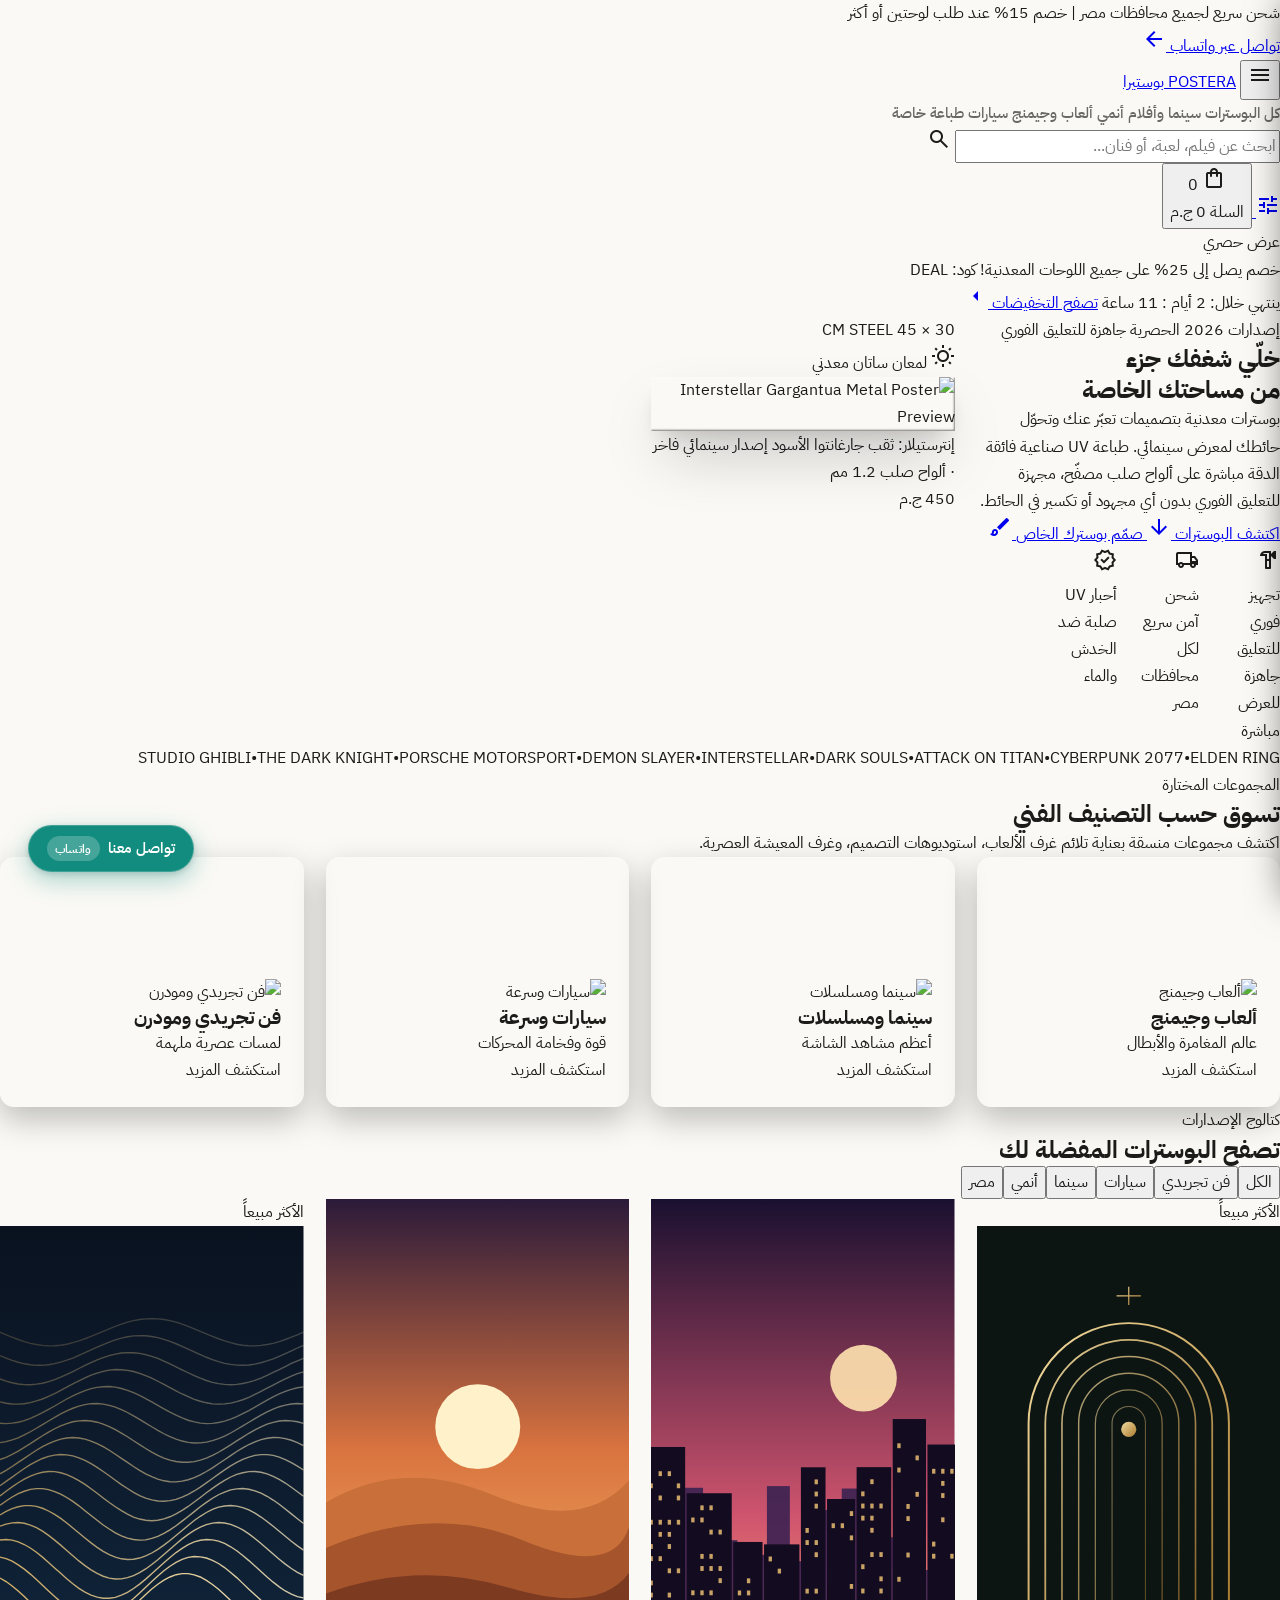
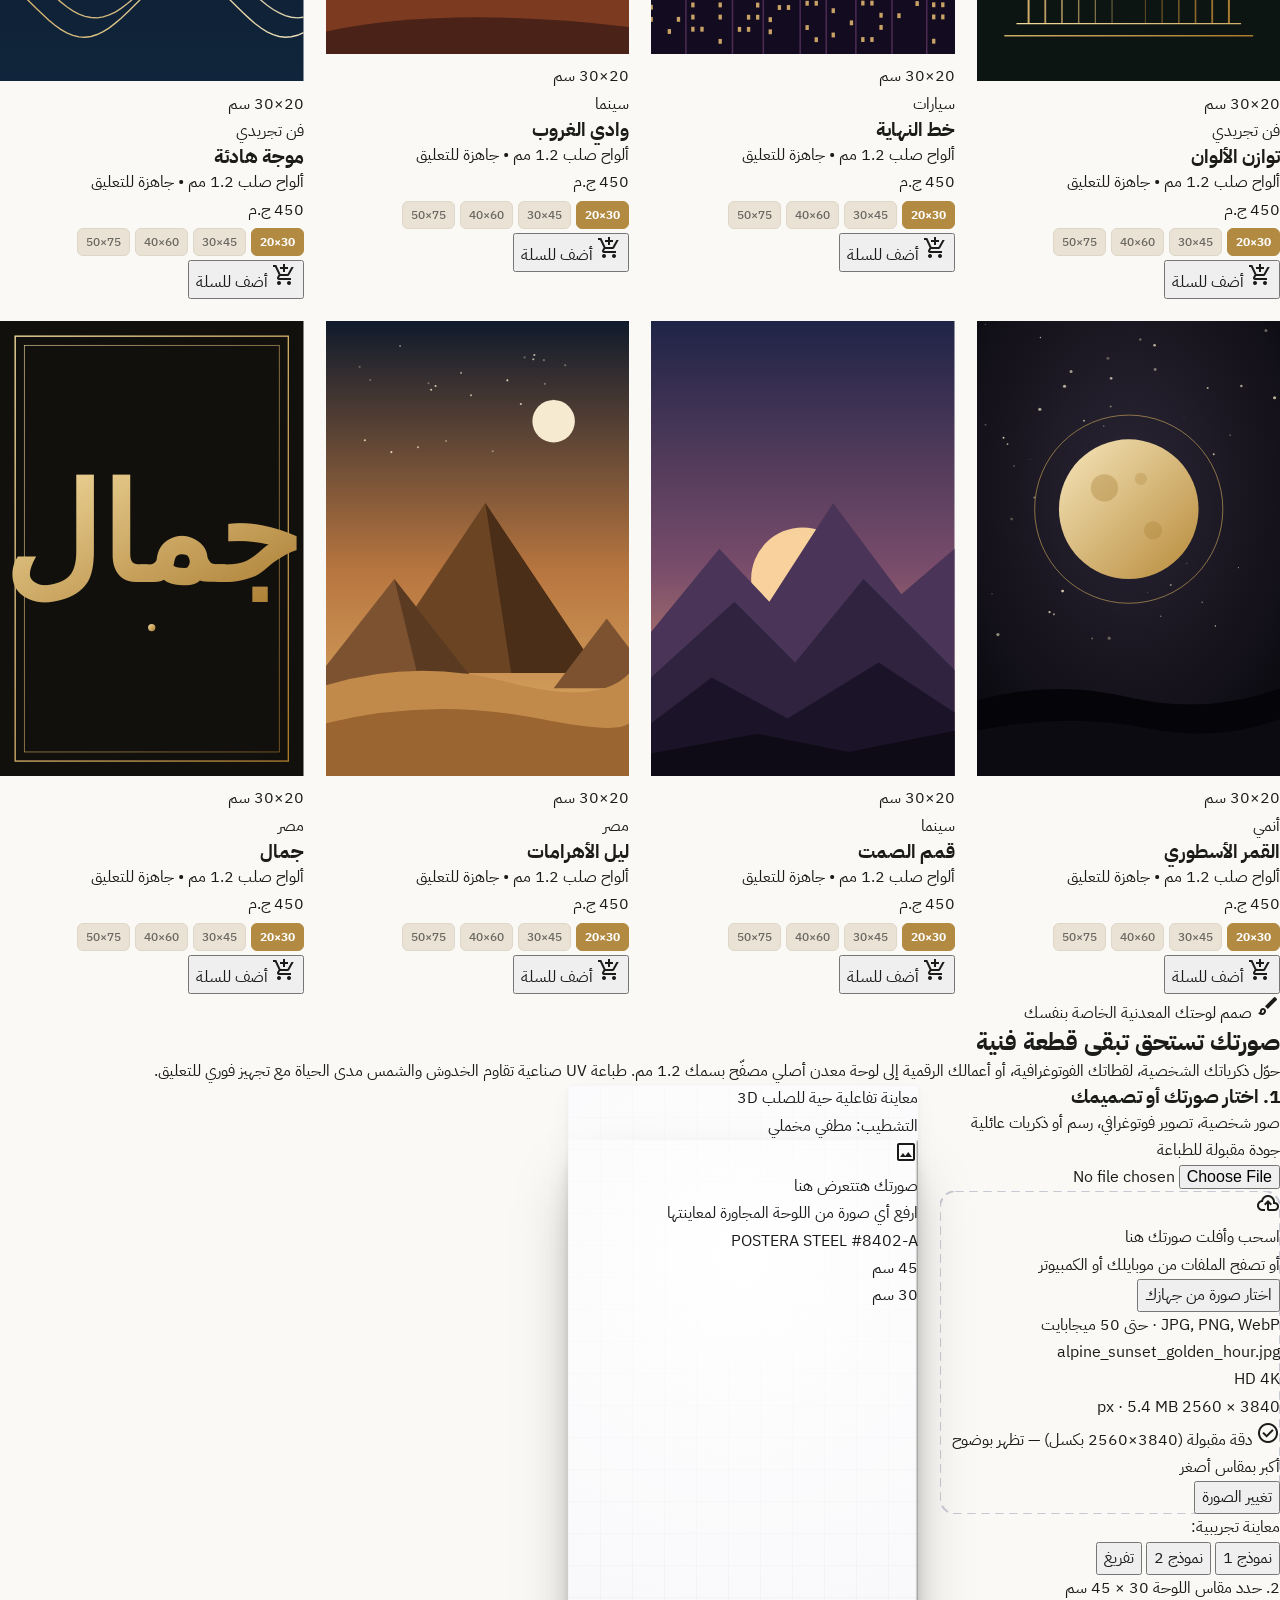
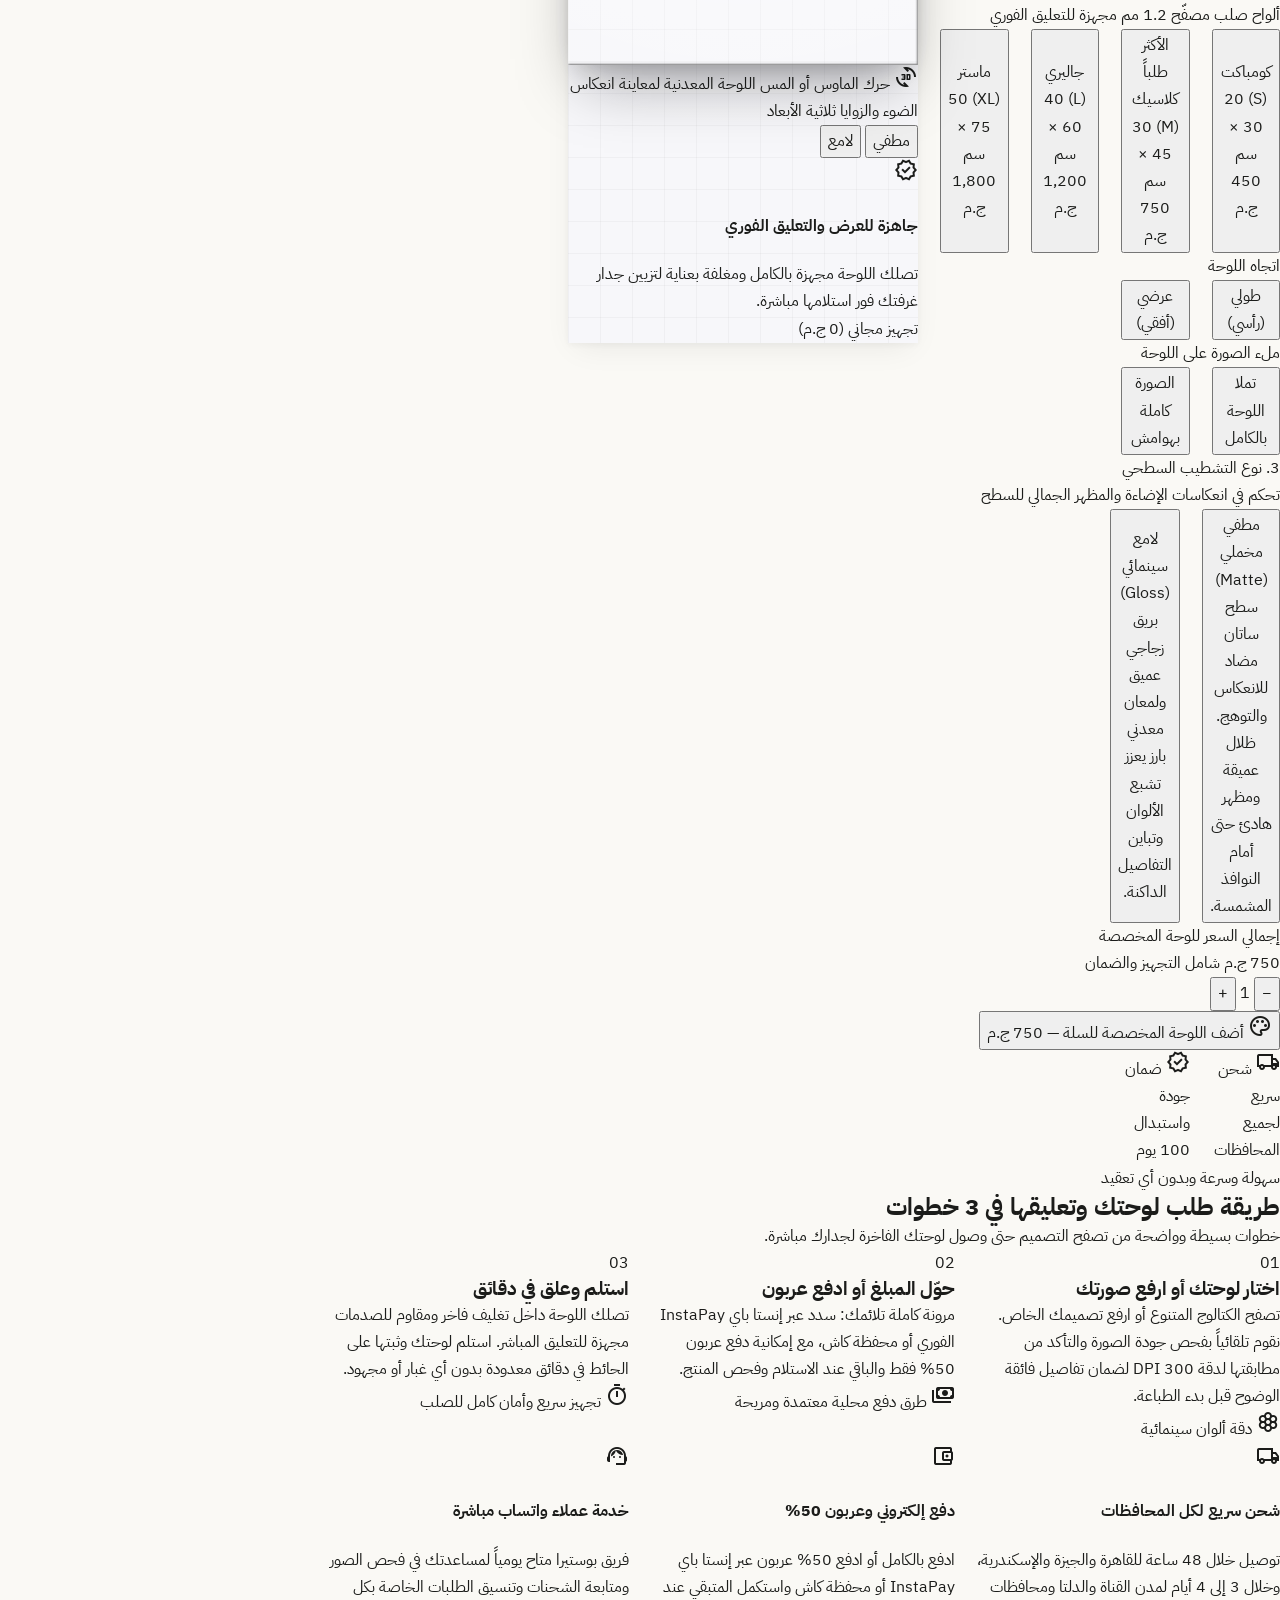
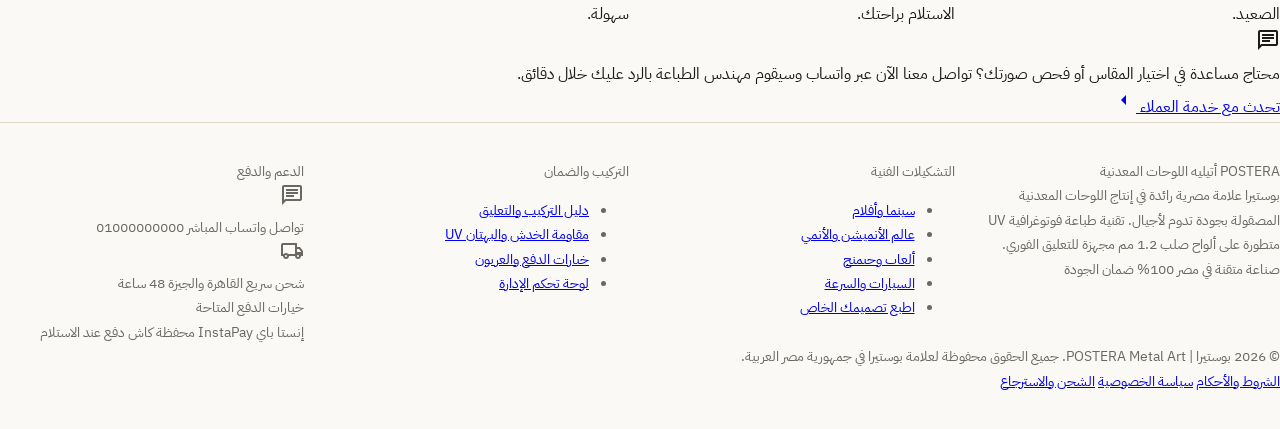
==== commit baf368ed: "feat: complete homepage redesign with premium Egyptian art direction" ====
--- a/index.html
+++ b/index.html
@@ -1,771 +1,915 @@
 <!DOCTYPE html>
-<html lang="ar" dir="rtl">
+<html dir="rtl" lang="ar">
 <head>
   <meta charset="utf-8"/>
   <meta content="width=device-width, initial-scale=1.0" name="viewport"/>
-  <title>بوستيرا | POSTERA — متجر بوسترات معدنية فاخرة</title>
-  <!-- Tailwind CSS CDN with forms and container queries -->
+  <title>POSTERA | بوستيرا - لوحات معدنية فاخرة</title>
+  
+  <!-- Google Fonts: IBM Plex Sans Arabic & Latin -->
+  <link rel="preconnect" href="https://fonts.googleapis.com"/>
+  <link rel="preconnect" href="https://fonts.gstatic.com" crossorigin=""/>
+  <link href="https://fonts.googleapis.com/css2?family=IBM+Plex+Sans+Arabic:wght@400;500;600;700&family=IBM+Plex+Sans:wght@400;500;600;700&display=swap" rel="stylesheet"/>
+  
+  <!-- Material Symbols & FontAwesome Icons -->
+  <link href="https://fonts.googleapis.com/css2?family=Material+Symbols+Outlined:opsz,wght,FILL,GRAD@20..48,100..700,0..1,-50..200" rel="stylesheet"/>
+  <link href="https://cdnjs.cloudflare.com/ajax/libs/font-awesome/6.4.0/css/all.min.css" rel="stylesheet"/>
+  
+  <!-- SEO & Canonical Metadata -->
+  <link rel="canonical" href="https://postera-store.vercel.app"/>
+  <meta property="og:title" content="POSTERA | بوستيرا - لوحات معدنية فاخرة"/>
+  <meta property="og:description" content="العلامة المصرية الأولى المتخصصة في البوسترات واللوحات الفنية على ألواح صلب مصفّح 1.2 مم بتقنية الطباعة الصناعية UV."/>
+  <meta property="og:url" content="https://postera-store.vercel.app"/>
+  <meta property="og:type" content="website"/>
+  
+  <!-- Tailwind CSS CDN -->
   <script src="https://cdn.tailwindcss.com?plugins=forms,container-queries"></script>
-  <!-- FontAwesome Icons CDN -->
-  <link href="https://cdnjs.cloudflare.com/ajax/libs/font-awesome/6.4.0/css/all.min.css" rel="stylesheet"/>
-  <!-- Google Fonts: IBM Plex Sans Arabic -->
-  <link rel="stylesheet" href="https://fonts.googleapis.com/css2?family=IBM+Plex+Sans+Arabic:wght@400;500;600;700;800&display=swap">
-  <link rel="canonical" href="https://postera-store.vercel.app" />
-  <meta property="og:title" content="بوستيرا | POSTERA — متجر بوسترات معدنية فاخرة" />
-  <meta property="og:description" content="متجر اللوحات والبوسترات المعدنية الأصلية في مصر. تشكيلات حصرية وطباعة UV صناعية خاصة على ألواح صلب مصفّح 1.2 مم." />
-  <meta property="og:url" content="https://postera-store.vercel.app" />
-  <meta property="og:type" content="website" />
-  <!-- Core Store Styles for Drawers, Checkout, Custom Printing & Popups -->
-  <link rel="stylesheet" href="style.css?v=20261017-nomag">
-
   <script>
     tailwind.config = {
+      darkMode: "class",
       theme: {
         extend: {
           colors: {
-            brandBlue: '#0062ff',
-            brandBlueHover: '#004ed0',
-            displateDark: '#0e1013',
-            displateGray: '#1a1d24',
-            lightBg: '#f8f9fa'
+            "primary-container": "#1c1b1b",
+            "canvas-white": "#FFFFFF",
+            "secondary-fixed": "#e0e3e5",
+            "inverse-on-surface": "#f2f1ed",
+            "primary-fixed": "#e5e2e1",
+            "tertiary": "#000000",
+            "tertiary-fixed-dim": "#e0c298",
+            "tertiary-container": "#281800",
+            "error": "#ba1a1a",
+            "secondary": "#5b5f61",
+            "primary-fixed-dim": "#c8c6c5",
+            "outline": "#747878",
+            "surface-container-high": "#e9e8e4",
+            "background": "#faf9f5",
+            "on-secondary-container": "#616567",
+            "on-surface": "#1b1c1a",
+            "on-surface-variant": "#444748",
+            "surface-variant": "#e3e2df",
+            "surface": "#faf9f5",
+            "on-primary": "#ffffff",
+            "primary": "#000000",
+            "surface-tint": "#5f5e5e",
+            "on-tertiary-fixed-variant": "#584323",
+            "error-container": "#ffdad6",
+            "surface-dim": "#dbdad6",
+            "surface-bright": "#faf9f5",
+            "on-tertiary-container": "#9a805b",
+            "on-secondary-fixed": "#191c1e",
+            "on-primary-container": "#858383",
+            "secondary-fixed-dim": "#c4c7c9",
+            "on-primary-fixed-variant": "#474746",
+            "secondary-container": "#e0e3e5",
+            "pure-black": "#0A0A0A",
+            "on-tertiary-fixed": "#281800",
+            "surface-container-highest": "#e3e2df",
+            "on-secondary-fixed-variant": "#444749",
+            "silver-metallic": "#D1D5DB",
+            "surface-container-low": "#f5f4f0",
+            "on-background": "#1b1c1a",
+            "on-error": "#ffffff",
+            "surface-container-lowest": "#ffffff",
+            "outline-variant": "#c4c7c7",
+            "on-primary-fixed": "#1c1b1b",
+            "on-secondary": "#ffffff",
+            "inverse-surface": "#30312e",
+            "warm-gray": "#E8E6E1",
+            "inverse-primary": "#c8c6c5",
+            "patina-copper": "#8B5A2B",
+            "tertiary-fixed": "#fedeb2",
+            "surface-container": "#efeeea",
+            "on-tertiary": "#ffffff",
+            "on-error-container": "#93000a"
           },
           fontFamily: {
-            sans: ['"IBM Plex Sans Arabic"', 'Inter', 'system-ui', '-apple-system', 'Segoe UI', 'Roboto', 'sans-serif'],
+            sans: ["'IBM Plex Sans Arabic'", "'IBM Plex Sans'", "sans-serif"],
+            "headline-md": ["IBM Plex Sans Arabic", "IBM Plex Sans"],
+            "body-sm": ["IBM Plex Sans Arabic", "IBM Plex Sans"],
+            "body-md": ["IBM Plex Sans Arabic", "IBM Plex Sans"],
+            "label-sm": ["IBM Plex Sans Arabic", "IBM Plex Sans"],
+            "title-lg": ["IBM Plex Sans Arabic", "IBM Plex Sans"],
+            "title-md": ["IBM Plex Sans Arabic", "IBM Plex Sans"],
+            "display-xl": ["IBM Plex Sans Arabic", "IBM Plex Sans"],
+            "label-lg": ["IBM Plex Sans Arabic", "IBM Plex Sans"],
+            "label-md": ["IBM Plex Sans Arabic", "IBM Plex Sans"],
+            "headline-lg": ["IBM Plex Sans Arabic", "IBM Plex Sans"],
+            "headline-sm": ["IBM Plex Sans Arabic", "IBM Plex Sans"],
+            "body-lg": ["IBM Plex Sans Arabic", "IBM Plex Sans"]
           }
         }
       }
-    }
+    };
   </script>
 
-  <style data-purpose="base-layout">
+  <!-- Core Store Styles for Drawers, Checkout, Custom Printing & Popups -->
+  <link rel="stylesheet" href="style.css?v=20261017-redesign-v1"/>
+  
+  <style>
     body {
-      background-color: #f7f7f8;
-      color: #111418;
-      font-family: "IBM Plex Sans Arabic", -apple-system, BlinkMacSystemFont, "Segoe UI", Roboto, Helvetica, Arial, sans-serif;
-    }
-    .poster-shadow {
-      box-shadow: 0 10px 25px -5px rgba(0, 0, 0, 0.25), 0 8px 10px -6px rgba(0, 0, 0, 0.2);
-      transition: all 0.3s cubic-bezier(0.4, 0, 0.2, 1);
-    }
-    .poster-shadow:hover {
-      transform: translateY(-6px) scale(1.02);
-      box-shadow: 0 20px 30px -10px rgba(0, 0, 0, 0.35);
+      background-color: #faf9f5;
+      color: #1b1c1a;
+      font-family: 'IBM Plex Sans Arabic', 'IBM Plex Sans', sans-serif;
     }
   </style>
 </head>
-<body class="min-h-screen flex flex-col antialiased" dir="rtl" lang="ar">
-
-<!-- BEGIN: AnnouncementBar -->
-<div class="bg-[#d71920] text-white py-1.5 px-4 text-xs font-semibold tracking-wide text-center flex items-center justify-center gap-2" data-purpose="promo-banner">
-  <i class="fa-solid fa-bolt text-yellow-300"></i>
-  <span>خصم يصل إلى <strong>25%</strong> على جميع اللوحات المعدنية! كود: <strong>DEAL</strong></span>
-  <span class="mx-1 opacity-70">|</span>
-  <span class="bg-black/20 px-2 py-0.5 rounded text-[11px] font-mono">ينتهي خلال: 2 أيام : 11 ساعة</span>
-  <a href="#gallery" class="mr-2 underline text-white hover:text-white/80 transition-colors">تصفح التخفيضات</a>
-</div>
-<!-- END: AnnouncementBar -->
-
-<!-- BEGIN: MainHeader -->
-<header class="bg-white border-b border-gray-200 sticky top-0 z-40">
-  <div class="max-w-[1440px] mx-auto px-4 lg:px-8 h-16 flex items-center justify-between gap-4">
-    <!-- Brand Logo & Main Nav -->
-    <div class="flex items-center gap-6">
-      <button class="xl:hidden p-2 text-gray-700 hover:text-black" id="openMenu" type="button" aria-label="فتح القائمة الرئيسية">
-        <i class="fa-solid fa-bars text-lg"></i>
+<body class="bg-background text-on-surface antialiased min-h-screen flex flex-col" dir="rtl" lang="ar">
+
+<!-- BEGIN: FixedHeaderAndNavigation -->
+<header class="fixed top-0 left-0 right-0 z-50 bg-surface/95 backdrop-blur-md shadow-[0_1px_8px_rgba(0,0,0,0.04)] border-b border-warm-gray">
+  <!-- Top Announcement Bar -->
+  <div class="bg-primary text-on-primary">
+    <div class="max-w-7xl mx-auto px-6 lg:px-12 h-9 flex items-center justify-between text-xs font-medium">
+      <div class="flex items-center gap-2">
+        <span class="w-1.5 h-1.5 rounded-full bg-secondary-fixed"></span>
+        <span>شحن سريع لجميع محافظات مصر | خصم 15% عند طلب لوحتين أو أكثر</span>
+      </div>
+      <a class="inline-flex items-center gap-1.5 text-on-primary hover:text-silver-metallic transition-colors" href="https://wa.me/201000000000" target="_blank" rel="noopener">
+        <span>تواصل عبر واتساب</span>
+        <span class="material-symbols-outlined text-[14px]">arrow_back</span>
+      </a>
+    </div>
+  </div>
+
+  <!-- Main Navigation Row -->
+  <div class="h-20 max-w-7xl mx-auto px-6 lg:px-12 flex items-center justify-between gap-6">
+    <div class="flex items-center gap-6 lg:gap-8">
+      <!-- Mobile Menu Toggle Button -->
+      <button class="xl:hidden p-2 text-on-surface hover:text-primary transition-colors flex items-center justify-center" id="openMenu" type="button" aria-label="فتح القائمة">
+        <span class="material-symbols-outlined text-[24px]">menu</span>
       </button>
-      <a aria-label="POSTERA Home" class="flex items-center gap-1.5 font-black text-2xl tracking-tighter text-black uppercase" href="#">
-        <span>POSTERA</span>
-        <span class="inline-block w-2.5 h-2.5 rounded-full bg-blue-600 mb-2"></span>
+
+      <!-- Brand Identity Wordmark -->
+      <a class="flex items-center gap-2 group" href="#">
+        <span class="text-2xl font-bold tracking-tight text-primary uppercase">POSTERA</span>
+        <span class="text-xs text-outline font-normal border-r border-warm-gray pr-2 hidden sm:inline-block">بوستيرا</span>
       </a>
+
       <!-- Desktop Navigation Links -->
-      <nav class="hidden xl:flex items-center gap-5 text-xs font-bold text-gray-700 tracking-wide uppercase">
-        <a class="header-nav-link text-black py-2" href="#gallery" data-scroll="gallery">كل البوسترات</a>
-        <a class="header-nav-link hover:text-black py-2" href="#gallery" data-cat-filter="أفلام ومسلسلات">سينما وأفلام</a>
-        <a class="header-nav-link hover:text-black py-2" href="#gallery" data-cat-filter="أنمي">أنمي</a>
-        <a class="header-nav-link hover:text-black py-2" href="#gallery" data-cat-filter="ألعاب">ألعاب وجيمنج</a>
-        <a class="header-nav-link hover:text-black py-2" href="#gallery" data-cat-filter="سيارات">سيارات</a>
-        <a class="hover:text-black py-2" href="#custom" data-scroll="custom">طباعة خاصة</a>
-        <a class="text-blue-600 hover:text-blue-800 flex items-center gap-1" href="#how" data-scroll="how">
-          <span class="w-2 h-2 rounded-full bg-blue-600 animate-pulse"></span>
-          طريقة الطلب والتعليق
+      <nav class="hidden xl:flex items-center gap-6 text-sm font-semibold text-on-surface-variant">
+        <a class="header-nav-link text-primary font-bold hover:text-primary transition-colors pb-1" href="#gallery" data-scroll="gallery">كل البوسترات</a>
+        <a class="header-nav-link hover:text-primary transition-colors pb-1" href="#gallery" data-cat-filter="أفلام ومسلسلات">سينما وأفلام</a>
+        <a class="header-nav-link hover:text-primary transition-colors pb-1" href="#gallery" data-cat-filter="أنمي">أنمي</a>
+        <a class="header-nav-link hover:text-primary transition-colors pb-1" href="#gallery" data-cat-filter="ألعاب">ألعاب وجيمنج</a>
+        <a class="header-nav-link hover:text-primary transition-colors pb-1" href="#gallery" data-cat-filter="سيارات">سيارات</a>
+        <a class="header-nav-link hover:text-primary transition-colors pb-1 text-patina-copper flex items-center gap-1" href="#custom" data-scroll="custom">
+          <span class="w-1.5 h-1.5 rounded-full bg-patina-copper animate-pulse"></span>
+          <span>طباعة خاصة</span>
         </a>
       </nav>
     </div>
 
-    <!-- Search Bar -->
-    <div class="flex-1 max-w-xl mx-2">
-      <div class="relative flex items-center" data-purpose="search-form">
-        <input id="storeSearchInput" class="w-full h-10 pr-10 pl-24 text-sm bg-gray-100/90 rounded-md border-0 focus:ring-2 focus:ring-blue-600 focus:bg-white transition-all text-gray-800 placeholder-gray-500 font-normal" placeholder="ابحث عن البوسترات، الألعاب، الأفلام، الأنمي..." type="search"/>
-        <i class="fa-solid fa-magnifying-glass absolute right-3.5 text-gray-400 text-sm"></i>
-        <span class="absolute left-2 px-2 py-1 text-[10px] font-semibold text-gray-500 bg-gray-200 rounded">بوسترات معدنية</span>
+    <!-- Search Input -->
+    <div class="flex-1 max-w-xs hidden md:block">
+      <div class="relative flex items-center">
+        <input id="storeSearchInput" class="w-full h-10 pr-9 pl-4 bg-surface-container-lowest border border-outline-variant rounded-full text-xs text-on-surface placeholder:text-outline focus:outline-none focus:border-primary transition-colors" placeholder="ابحث عن فيلم، لعبة، أو فنان..." type="text"/>
+        <span class="material-symbols-outlined absolute right-3 text-outline text-[18px]">search</span>
       </div>
     </div>
 
-    <!-- Right User Utilities -->
-    <div class="flex items-center gap-4 text-gray-700">
-      <!-- Admin / Account -->
-      <a class="flex flex-col items-center hover:text-black transition-colors" href="admin.html" title="لوحة الإدارة">
-        <i class="fa-regular fa-user text-lg"></i>
-        <span class="text-[10px] font-medium hidden sm:inline-block">الإدارة</span>
+    <!-- Utilities (Admin & Cart) -->
+    <div class="flex items-center gap-4">
+      <a class="p-2 text-on-surface-variant hover:text-primary transition-colors flex items-center justify-center" href="admin.html" title="لوحة الإدارة">
+        <span class="material-symbols-outlined text-[22px]">tune</span>
       </a>
-      <!-- Cart -->
-      <button class="flex flex-col items-center hover:text-black transition-colors relative cursor-pointer border-0 bg-transparent" id="openCart" type="button" title="السلة">
-        <div class="relative">
-          <i class="fa-solid fa-bag-shopping text-lg"></i>
-          <span class="absolute -top-1.5 -left-2 bg-blue-600 text-white font-bold text-[10px] w-4 h-4 rounded-full flex items-center justify-center" id="badge">0</span>
-        </div>
-        <span class="text-[10px] font-medium hidden sm:inline-block">السلة</span>
+
+      <!-- Cart Button -->
+      <button class="flex items-center gap-3 py-2 px-3.5 bg-surface-container-lowest border border-warm-gray rounded-full hover:border-primary transition-all cursor-pointer" id="openCart" type="button" title="سلة المشتريات">
+        <div class="relative flex items-center justify-center">
+          <span class="material-symbols-outlined text-primary text-[20px]">shopping_bag</span>
+          <span class="absolute -top-1.5 -right-1.5 w-4 h-4 bg-primary text-on-primary text-[10px] font-bold flex items-center justify-center rounded-full" id="badge">0</span>
+        </div>
+        <div class="hidden sm:flex flex-col text-right">
+          <span class="text-[10px] text-outline leading-tight">السلة</span>
+          <span class="text-xs text-primary font-bold leading-tight" id="headerCartTotal">0 ج.م</span>
+        </div>
       </button>
     </div>
   </div>
 </header>
-<!-- END: MainHeader -->
-
-<!-- BEGIN: HeroBannerSection -->
-<section class="max-w-[1440px] mx-auto px-4 lg:px-8 pt-5 pb-8" data-purpose="hero-carousel">
-  <div class="relative w-full rounded-2xl overflow-hidden bg-gradient-to-r from-black via-zinc-950 to-neutral-900 border border-neutral-800 shadow-2xl min-h-[380px] lg:min-h-[460px] flex items-center">
-    <!-- Ambient Background Graphic / Mock Posters Presentation -->
-    <div class="absolute inset-0 z-0 opacity-40 mix-blend-screen pointer-events-none overflow-hidden">
-      <div class="absolute -left-20 -top-20 w-[550px] h-[550px] bg-blue-600/30 rounded-full blur-3xl"></div>
-      <div class="absolute left-1/4 bottom-0 w-[400px] h-[300px] bg-amber-500/20 rounded-full blur-2xl"></div>
+<!-- END: FixedHeaderAndNavigation -->
+
+<!-- BEGIN: MainContentWrapper -->
+<main class="w-full pt-28 bg-surface">
+  <div class="flex flex-col w-full">
+
+    <!-- Top Highlight Banner (Limited Offer) -->
+    <section class="w-full bg-surface-container-high text-on-surface py-2.5 px-4 sm:px-6">
+      <div class="max-w-7xl mx-auto flex flex-wrap items-center justify-between gap-3 text-right">
+        <div class="flex items-center gap-3">
+          <span class="px-2 py-0.5 bg-primary text-on-primary text-[10px] font-bold uppercase tracking-wider rounded">عرض حصري</span>
+          <p class="text-xs text-on-surface">
+            خصم يصل إلى <span class="font-bold text-primary">25%</span> على جميع اللوحات المعدنية! كود: <span class="font-mono font-bold bg-surface px-1.5 py-0.5 rounded text-primary">DEAL</span>
+          </p>
+        </div>
+        <div class="flex items-center gap-4 text-outline text-xs">
+          <span class="hidden md:inline">ينتهي خلال: 2 أيام : 11 ساعة</span>
+          <a class="text-primary font-semibold flex items-center gap-1 hover:underline" href="#gallery">
+            <span>تصفح التخفيضات</span>
+            <span class="material-symbols-outlined text-[16px]">arrow_left</span>
+          </a>
+        </div>
+      </div>
+    </section>
+
+    <!-- 1. Cinematic Hero Section -->
+    <section class="relative w-full overflow-hidden bg-surface py-12 lg:py-20">
+      <div class="max-w-7xl mx-auto px-6 lg:px-12">
+        <div class="grid grid-cols-1 lg:grid-cols-12 gap-12 lg:gap-8 items-center">
+          
+          <!-- Hero Text & CTAs (7 Cols) -->
+          <div class="lg:col-span-7 flex flex-col items-start text-right z-10">
+            <div class="inline-flex items-center gap-2 px-3.5 py-1.5 bg-surface-container-low rounded-full mb-6 border border-warm-gray">
+              <span class="w-2 h-2 rounded-full bg-primary animate-pulse"></span>
+              <span class="text-xs text-on-surface-variant font-medium">إصدارات 2026 الحصرية جاهزة للتعليق الفوري</span>
+            </div>
+            <h1 class="text-3xl sm:text-5xl lg:text-6xl text-primary tracking-tight font-bold leading-[1.18] mb-6">
+              خلّي شغفك جزء<br/>
+              <span class="relative inline-block text-on-surface">
+                من مساحتك الخاصة
+                <span class="absolute -bottom-1 left-0 right-0 h-1 bg-primary/20 rounded-full"></span>
+              </span>
+            </h1>
+            <p class="text-base sm:text-lg text-on-surface-variant max-w-xl leading-relaxed mb-8 font-normal">
+              بوسترات معدنية بتصميمات تعبّر عنك وتحوّل حائطك لمعرض سينمائي. طباعة UV صناعية فائقة الدقة مباشرة على ألواح صلب مصفّح، مجهزة للتعليق الفوري بدون أي مجهود أو تكسير في الحائط.
+            </p>
+            <div class="flex flex-wrap items-center gap-4 w-full sm:w-auto">
+              <a class="w-full sm:w-auto px-8 py-4 bg-primary text-on-primary text-sm font-bold flex items-center justify-center gap-3 transition-all duration-200 shadow-md hover:bg-pure-black hover:shadow-lg rounded" href="#gallery">
+                <span>اكتشف البوسترات</span>
+                <span class="material-symbols-outlined text-[18px]">arrow_downward</span>
+              </a>
+              <a class="w-full sm:w-auto px-8 py-4 bg-surface-container-lowest text-primary text-sm font-bold flex items-center justify-center gap-3 transition-all duration-200 border border-warm-gray hover:bg-surface-container rounded shadow-sm" href="#custom">
+                <span>صمّم بوسترك الخاص</span>
+                <span class="material-symbols-outlined text-[18px]">brush</span>
+              </a>
+            </div>
+
+            <!-- Quick Trust Metrics Strip -->
+            <div class="grid grid-cols-1 sm:grid-cols-3 gap-6 pt-10 mt-10 w-full bg-surface-container-lowest p-6 rounded-xl border border-warm-gray shadow-sm">
+              <div class="flex items-center gap-3">
+                <span class="material-symbols-outlined text-primary text-[24px]">hardware</span>
+                <div class="flex flex-col">
+                  <span class="text-sm text-primary font-bold">تجهيز فوري للتعليق</span>
+                  <span class="text-xs text-outline">جاهزة للعرض مباشرة</span>
+                </div>
+              </div>
+              <div class="flex items-center gap-3">
+                <span class="material-symbols-outlined text-primary text-[24px]">local_shipping</span>
+                <div class="flex flex-col">
+                  <span class="text-sm text-primary font-bold">شحن آمن سريع</span>
+                  <span class="text-xs text-outline">لكل محافظات مصر</span>
+                </div>
+              </div>
+              <div class="flex items-center gap-3">
+                <span class="material-symbols-outlined text-primary text-[24px]">verified</span>
+                <div class="flex flex-col">
+                  <span class="text-sm text-primary font-bold">أحبار UV صلبة</span>
+                  <span class="text-xs text-outline">ضد الخدش والماء</span>
+                </div>
+              </div>
+            </div>
+          </div>
+
+          <!-- Hero Visual: Curated Gallery Wall Mockup (5 Cols) -->
+          <div class="lg:col-span-5 relative flex items-center justify-center">
+            <div class="relative w-full aspect-[4/5] bg-surface-container rounded-2xl overflow-hidden shadow-xl p-6 flex flex-col justify-between border border-warm-gray">
+              <!-- Ambient Reflection Gradient -->
+              <div class="absolute inset-0 bg-gradient-to-tr from-pure-black/10 via-transparent to-canvas-white/40 pointer-events-none z-10"></div>
+              
+              <div class="relative z-20 flex items-center justify-between">
+                <span class="font-mono text-xs bg-primary text-on-primary px-2.5 py-1 rounded">30 × 45 CM STEEL</span>
+                <div class="flex items-center gap-1.5 bg-canvas-white/90 backdrop-blur-md px-3 py-1 rounded-full text-xs text-primary font-bold shadow-sm">
+                  <span class="material-symbols-outlined text-[16px] text-patina-copper">wb_sunny</span>
+                  <span>لمعان ساتان معدني</span>
+                </div>
+              </div>
+
+              <!-- Metal Poster Featured Preview -->
+              <div class="relative z-0 w-full h-[360px] my-auto bg-surface-container-high rounded-lg overflow-hidden shadow-2xl flex items-center justify-center metal-edge-bevel">
+                <img class="w-full h-full object-cover transition-transform duration-700 hover:scale-105" alt="Interstellar Gargantua Metal Poster Preview" src="https://lh3.googleusercontent.com/aida-public/[base64]"/>
+                <div class="absolute inset-0 bg-gradient-to-tr from-canvas-white/0 via-canvas-white/20 to-canvas-white/0 pointer-events-none"></div>
+              </div>
+
+              <div class="relative z-20 flex items-center justify-between bg-canvas-white/95 backdrop-blur-md p-4 rounded-xl shadow-md border border-warm-gray">
+                <div class="flex flex-col text-right">
+                  <span class="text-sm text-primary font-bold">إنترستيلار: ثقب جارغانتوا الأسود</span>
+                  <span class="text-xs text-outline">إصدار سينمائي فاخر · ألواح صلب 1.2 مم</span>
+                </div>
+                <span class="text-lg text-primary font-bold">450 ج.م</span>
+              </div>
+            </div>
+          </div>
+
+        </div>
+      </div>
+    </section>
+
+    <!-- World Marquee Strip -->
+    <section class="w-full bg-primary text-on-primary py-4 overflow-hidden border-y border-neutral-800">
+      <div class="flex items-center gap-12 whitespace-nowrap animate-marquee select-none font-mono text-sm tracking-widest opacity-85">
+        <span>ELDEN RING</span>
+        <span>•</span>
+        <span>CYBERPUNK 2077</span>
+        <span>•</span>
+        <span>ATTACK ON TITAN</span>
+        <span>•</span>
+        <span>DARK SOULS</span>
+        <span>•</span>
+        <span>INTERSTELLAR</span>
+        <span>•</span>
+        <span>DEMON SLAYER</span>
+        <span>•</span>
+        <span>PORSCHE MOTORSPORT</span>
+        <span>•</span>
+        <span>THE DARK KNIGHT</span>
+        <span>•</span>
+        <span>STUDIO GHIBLI</span>
+      </div>
+    </section>
+
+    <!-- 2. Shop by Category (تسوق حسب التصنيف الفني) -->
+    <section class="w-full py-16 lg:py-24 bg-surface-container-low" id="categoriesBlock">
+      <div class="max-w-7xl mx-auto px-6 lg:px-12">
+        <div class="flex flex-col md:flex-row md:items-end justify-between mb-12 text-right">
+          <div>
+            <span class="text-xs font-semibold text-outline uppercase tracking-wider block mb-2">المجموعات المختارة</span>
+            <h2 class="text-2xl sm:text-3xl lg:text-4xl text-primary font-bold">تسوق حسب التصنيف الفني</h2>
+          </div>
+          <p class="text-sm text-on-surface-variant max-w-md mt-4 md:mt-0 leading-relaxed">
+            اكتشف مجموعات منسقة بعناية تلائم غرف الألعاب، استوديوهات التصميم، وغرف المعيشة العصرية.
+          </p>
+        </div>
+
+        <div class="grid grid-cols-1 sm:grid-cols-2 lg:grid-cols-4 gap-6" id="curatedGrid">
+          <!-- Category 1: Gaming -->
+          <div class="group relative aspect-[3/4] rounded-xl overflow-hidden shadow-md flex flex-col justify-end p-6 bg-surface-container transition-all duration-300 hover:shadow-xl cursor-pointer" data-cat-filter="ألعاب">
+            <div class="absolute inset-0 bg-cover bg-center transition-transform duration-500 group-hover:scale-105" style="background-image: url('https://lh3.googleusercontent.com/aida-public/[base64]')"></div>
+            <div class="absolute inset-0 bg-gradient-to-t from-pure-black/90 via-pure-black/40 to-transparent"></div>
+            <div class="relative z-10 text-right flex flex-col">
+              <span class="text-[10px] text-silver-metallic uppercase tracking-wider mb-1">تصميمات الألعاب والبطولات</span>
+              <h3 class="text-xl text-canvas-white font-bold mb-2">ألعاب وجيمنج</h3>
+              <span class="inline-flex items-center gap-1.5 text-xs text-silver-metallic group-hover:text-canvas-white transition-colors">
+                <span>استكشف المجموعة</span>
+                <span class="material-symbols-outlined text-[16px]">arrow_left</span>
+              </span>
+            </div>
+          </div>
+
+          <!-- Category 2: Cinema & Movies -->
+          <div class="group relative aspect-[3/4] rounded-xl overflow-hidden shadow-md flex flex-col justify-end p-6 bg-surface-container transition-all duration-300 hover:shadow-xl cursor-pointer" data-cat-filter="أفلام ومسلسلات">
+            <div class="absolute inset-0 bg-cover bg-center transition-transform duration-500 group-hover:scale-105" style="background-image: url('https://lh3.googleusercontent.com/aida-public/[base64]')"></div>
+            <div class="absolute inset-0 bg-gradient-to-t from-pure-black/90 via-pure-black/40 to-transparent"></div>
+            <div class="relative z-10 text-right flex flex-col">
+              <span class="text-[10px] text-silver-metallic uppercase tracking-wider mb-1">أفلام هوليوود والكلاسيكيات</span>
+              <h3 class="text-xl text-canvas-white font-bold mb-2">سينما وأفلام</h3>
+              <span class="inline-flex items-center gap-1.5 text-xs text-silver-metallic group-hover:text-canvas-white transition-colors">
+                <span>استكشف المجموعة</span>
+                <span class="material-symbols-outlined text-[16px]">arrow_left</span>
+              </span>
+            </div>
+          </div>
+
+          <!-- Category 3: Anime -->
+          <div class="group relative aspect-[3/4] rounded-xl overflow-hidden shadow-md flex flex-col justify-end p-6 bg-surface-container transition-all duration-300 hover:shadow-xl cursor-pointer" data-cat-filter="أنمي">
+            <div class="absolute inset-0 bg-cover bg-center transition-transform duration-500 group-hover:scale-105" style="background-image: url('https://lh3.googleusercontent.com/aida-public/[base64]')"></div>
+            <div class="absolute inset-0 bg-gradient-to-t from-pure-black/90 via-pure-black/40 to-transparent"></div>
+            <div class="relative z-10 text-right flex flex-col">
+              <span class="text-[10px] text-silver-metallic uppercase tracking-wider mb-1">مانجا وأنيميشن ياباني</span>
+              <h3 class="text-xl text-canvas-white font-bold mb-2">عالم الأنمي</h3>
+              <span class="inline-flex items-center gap-1.5 text-xs text-silver-metallic group-hover:text-canvas-white transition-colors">
+                <span>استكشف المجموعة</span>
+                <span class="material-symbols-outlined text-[16px]">arrow_left</span>
+              </span>
+            </div>
+          </div>
+
+          <!-- Category 4: Cars & Speed -->
+          <div class="group relative aspect-[3/4] rounded-xl overflow-hidden shadow-md flex flex-col justify-end p-6 bg-surface-container transition-all duration-300 hover:shadow-xl cursor-pointer" data-cat-filter="سيارات">
+            <div class="absolute inset-0 bg-cover bg-center transition-transform duration-500 group-hover:scale-105" style="background-image: url('https://lh3.googleusercontent.com/aida-public/[base64]')"></div>
+            <div class="absolute inset-0 bg-gradient-to-t from-pure-black/90 via-pure-black/40 to-transparent"></div>
+            <div class="relative z-10 text-right flex flex-col">
+              <span class="text-[10px] text-silver-metallic uppercase tracking-wider mb-1">السيارات الرياضية الفاخرة</span>
+              <h3 class="text-xl text-canvas-white font-bold mb-2">سيارات وسرعة</h3>
+              <span class="inline-flex items-center gap-1.5 text-xs text-silver-metallic group-hover:text-canvas-white transition-colors">
+                <span>استكشف المجموعة</span>
+                <span class="material-symbols-outlined text-[16px]">arrow_left</span>
+              </span>
+            </div>
+          </div>
+        </div>
+      </div>
+    </section>
+
+    <!-- 3. Featured Metal Posters Gallery (معرض البوسترات المميزة) -->
+    <section class="w-full py-16 lg:py-24 bg-surface scroll-mt-24" id="gallery">
+      <div class="max-w-7xl mx-auto px-6 lg:px-12">
+        <!-- Section Header and Filter Pills -->
+        <div class="flex flex-col lg:flex-row lg:items-end justify-between gap-6 mb-10 text-right">
+          <div>
+            <span class="text-xs font-semibold text-outline uppercase tracking-wider block mb-2">كتالوج الإصدارات</span>
+            <h2 class="text-2xl sm:text-3xl lg:text-4xl text-primary font-bold">تصفح البوسترات المفضلة لك</h2>
+          </div>
+
+          <!-- Dynamic Filter Pills -->
+          <div class="flex flex-wrap items-center gap-2" id="filters" role="group" aria-label="تصنيف اللوحات">
+            <!-- ديناميكي من script.js -->
+          </div>
+        </div>
+
+        <!-- Real Products Grid (Rendered dynamically from script.js / Supabase) -->
+        <div class="grid grid-cols-1 sm:grid-cols-2 lg:grid-cols-4 gap-6 sm:gap-8" id="grid">
+          <!-- ديناميكي من script.js -->
+        </div>
+      </div>
+    </section>
+
+    <!-- 4. Custom Metal Art Printing Section (طباعة صورتك الخاصة على معدن) -->
+    <section class="w-full py-16 lg:py-24 bg-surface-container-high scroll-mt-24 border-y border-warm-gray" id="custom">
+      <div class="max-w-7xl mx-auto px-6 lg:px-12">
+        <div class="bg-surface-container-lowest rounded-2xl p-6 sm:p-10 lg:p-12 shadow-xl border border-warm-gray">
+          
+          <div class="text-center max-w-3xl mx-auto mb-10">
+            <div class="inline-flex items-center gap-2 px-3 py-1 bg-surface-container rounded-full mb-3 border border-warm-gray">
+              <span class="material-symbols-outlined text-primary text-[18px]">brush</span>
+              <span class="text-xs text-primary font-bold">صمم لوحتك المعدنية الخاصة بنفسك</span>
+            </div>
+            <h2 class="text-2xl sm:text-4xl font-bold text-primary tracking-tight mb-3">
+              صورتك تستحق تبقى قطعة فنية
+            </h2>
+            <p class="text-sm sm:text-base text-on-surface-variant max-w-xl mx-auto leading-relaxed">
+              حوّل ذكرياتك الشخصية، لقطاتك الفوتوغرافية، أو أعمالك الرقمية إلى لوحة معدن أصلي مصفّح بسمك 1.2 مم. طباعة UV صناعية تقاوم الخدوش والشمس مدى الحياة مع تجهيز فوري للتعليق.
+            </p>
+          </div>
+
+          <!-- Workspace Grid: Controls & Live 3D Canvas -->
+          <div class="grid grid-cols-1 lg:grid-cols-12 gap-8 lg:gap-10 items-start">
+            
+            <!-- Controls Column (Right in RTL) -->
+            <div class="lg:col-span-5 space-y-6 order-2 lg:order-1 text-right">
+              
+              <!-- Card 1: Upload Dropzone -->
+              <div class="bg-surface rounded-xl border border-warm-gray p-5 sm:p-6 shadow-sm">
+                <div class="flex items-center justify-between mb-4">
+                  <div>
+                    <h3 class="text-sm font-bold text-primary">1. اختار صورتك أو تصميمك</h3>
+                    <p class="text-xs text-outline mt-0.5">صور شخصية، تصوير فوتوغرافي، رسم أو ذكريات عائلية</p>
+                  </div>
+                  <span class="inline-flex items-center gap-1.5 px-2.5 py-1 rounded-full text-[11px] font-bold bg-emerald-50 text-emerald-700 border border-emerald-200" id="dpi-indicator-chip">
+                    <span class="w-2 h-2 rounded-full bg-emerald-500 animate-pulse"></span>
+                    <span id="dpi-text">جاهز للطباعة: 300 DPI</span>
+                  </span>
+                </div>
+
+                <input accept="image/png, image/jpeg, image/webp, image/heic, image/tiff" class="hidden" id="customFile" type="file"/>
+
+                <div class="dropzone-dashed rounded-xl p-6 text-center cursor-pointer transition-all duration-200 bg-surface-container-low hover:bg-surface-container group" id="dropzone-area">
+                  <div class="hidden" id="dropzone-empty-state">
+                    <div class="w-12 h-12 mx-auto rounded-full bg-surface shadow-xs border border-warm-gray flex items-center justify-center text-primary group-hover:scale-105 transition-transform mb-3">
+                      <span class="material-symbols-outlined text-[24px]">cloud_upload</span>
+                    </div>
+                    <p class="text-sm font-bold text-primary">اسحب وأفلت صورتك هنا</p>
+                    <p class="text-xs text-outline mt-1">أو تصفح الملفات من موبايلك أو الكمبيوتر</p>
+                    <button class="mt-4 px-4 py-2 rounded bg-primary text-on-primary text-xs font-bold tracking-wider hover:bg-pure-black transition-colors shadow-xs" type="button" id="btn-browse-empty">
+                      اختار صورة من جهازك
+                    </button>
+                    <p class="text-[11px] text-outline mt-3 font-mono">JPG, PNG, WebP · حتى 50 ميجابايت</p>
+                  </div>
+
+                  <div class="flex flex-col sm:flex-row items-center justify-between gap-4 text-right" id="dropzone-file-state">
+                    <div class="flex items-center gap-3.5 w-full">
+                      <div class="relative w-14 h-14 rounded-lg overflow-hidden bg-primary flex-shrink-0 border border-warm-gray shadow-xs">
+                        <div class="w-full h-full bg-cover bg-center" id="upload-thumbnail" style="background-image: url('https://images.unsplash.com/photo-1506744038136-46273834b3fb?auto=format&fit=crop&w=1200&q=85');"></div>
+                      </div>
+                      <div class="min-w-0 flex-1">
+                        <div class="flex items-center gap-2">
+                          <p class="text-xs font-bold text-primary truncate max-w-[180px] sm:max-w-[220px]" id="file-name-label">alpine_sunset_golden_hour.jpg</p>
+                          <span class="text-[10px] font-bold px-1.5 py-0.5 rounded bg-emerald-100 text-emerald-800">HD 4K</span>
+                        </div>
+                        <p class="text-[11px] text-outline mt-0.5 font-mono" id="file-meta-label">3840 × 2560 px · 5.4 MB</p>
+                        <div class="flex items-center gap-1 mt-1 text-[11px] text-emerald-600 font-medium">
+                          <span class="material-symbols-outlined text-[14px]">check_circle</span>
+                          <span id="file-resolution-status">دقة فائقة ومثالية للطباعة</span>
+                        </div>
+                      </div>
+                    </div>
+                    <div class="flex-shrink-0 w-full sm:w-auto">
+                      <button class="w-full sm:w-auto px-3.5 py-1.5 text-xs font-bold text-on-surface bg-surface border border-warm-gray rounded hover:border-primary transition-colors shadow-xs text-center" id="btn-trigger-upload" type="button">
+                        تغيير الصورة
+                      </button>
+                    </div>
+                  </div>
+                </div>
+
+                <div class="mt-3.5 pt-3 border-t border-warm-gray flex items-center justify-between">
+                  <span class="text-[11px] font-mono text-outline">معاينة تجريبية:</span>
+                  <div class="flex items-center gap-1.5" id="demo-state-pills">
+                    <button class="state-pill px-2.5 py-0.5 text-[11px] font-bold rounded bg-primary text-on-primary transition-colors" data-state="sample" type="button">نموذج 1</button>
+                    <button class="state-pill px-2.5 py-0.5 text-[11px] font-bold rounded bg-surface-container text-on-surface hover:bg-surface-container-high transition-colors" data-state="minimal" type="button">نموذج 2</button>
+                    <button class="state-pill px-2.5 py-0.5 text-[11px] font-bold rounded bg-surface-container text-on-surface hover:bg-surface-container-high transition-colors" data-state="empty" type="button">تفريغ</button>
+                  </div>
+                </div>
+              </div>
+
+              <!-- Card 2: Size & Dimensions -->
+              <div class="bg-surface rounded-xl border border-warm-gray p-5 sm:p-6 shadow-sm space-y-5">
+                <div>
+                  <div class="flex items-center justify-between mb-1">
+                    <label class="text-sm font-bold text-primary">2. حدد مقاس اللوحة</label>
+                    <span class="text-xs font-mono font-bold text-primary" id="selected-dimension-text">30 × 45 سم</span>
+                  </div>
+                  <p class="text-xs text-outline">ألواح صلب مصفّح 1.2 مم مجهزة للتعليق الفوري</p>
+                </div>
+
+                <div class="grid grid-cols-2 sm:grid-cols-4 gap-2.5" id="size-selector-group">
+                  <!-- ديناميكي من script.js -->
+                </div>
+
+                <!-- Orientation Toggle -->
+                <div class="pt-3 border-t border-warm-gray">
+                  <label class="block text-xs font-bold text-primary mb-2">اتجاه اللوحة</label>
+                  <div class="grid grid-cols-2 gap-3" id="orientation-toggle-group">
+                    <button class="orientation-btn py-2.5 px-3 rounded border-2 border-primary bg-surface-container flex items-center justify-center gap-2 text-xs font-bold text-primary transition-all" data-orientation="portrait" type="button">
+                      <div class="w-3.5 h-5 border-2 border-current rounded-xs"></div>
+                      <span>طولي (رأسي)</span>
+                    </button>
+                    <button class="orientation-btn py-2.5 px-3 rounded border border-warm-gray bg-surface hover:border-primary flex items-center justify-center gap-2 text-xs font-medium text-outline transition-all" data-orientation="landscape" type="button">
+                      <div class="w-5 h-3.5 border border-current rounded-xs"></div>
+                      <span>عرضي (أفقي)</span>
+                    </button>
+                  </div>
+                </div>
+
+                <!-- Fit Toggle -->
+                <div class="pt-3 border-t border-warm-gray">
+                  <label class="block text-xs font-bold text-primary mb-2">ملء الصورة على اللوحة</label>
+                  <div class="grid grid-cols-2 gap-3" id="fit-toggle-group">
+                    <button class="fit-btn py-2 px-3 rounded border-2 border-primary bg-surface-container text-xs font-bold text-primary transition-all" data-fit="cover" type="button">
+                      <span>تملا اللوحة بالكامل</span>
+                    </button>
+                    <button class="fit-btn py-2 px-3 rounded border border-warm-gray bg-surface hover:border-primary text-xs font-medium text-outline transition-all" data-fit="contain" type="button">
+                      <span>الصورة كاملة بهوامش</span>
+                    </button>
+                  </div>
+                </div>
+              </div>
+
+              <!-- Card 3: Metal Surface Finish -->
+              <div class="bg-surface rounded-xl border border-warm-gray p-5 sm:p-6 shadow-sm space-y-4">
+                <div>
+                  <label class="text-sm font-bold text-primary">3. نوع التشطيب السطحي</label>
+                  <p class="text-xs text-outline">تحكم في انعكاسات الإضاءة والمظهر الجمالي للسطح</p>
+                </div>
+                <div class="grid grid-cols-1 sm:grid-cols-2 gap-3.5" id="finish-selector-group">
+                  <button class="finish-btn text-right p-3.5 rounded border-2 border-primary bg-surface-container relative transition-all focus:outline-none" data-finish="مطفي" type="button">
+                    <div class="flex items-center justify-between">
+                      <span class="text-xs font-bold text-primary">مطفي مخملي (Matte)</span>
+                      <div class="w-3.5 h-3.5 rounded-full border-2 border-primary flex items-center justify-center">
+                        <span class="w-1.5 h-1.5 rounded-full bg-primary finish-radio-dot"></span>
+                      </div>
+                    </div>
+                    <p class="text-[11px] text-outline mt-2 leading-relaxed">سطح ساتان مضاد للانعكاس والتوهج. ظلال عميقة ومظهر هادئ حتى أمام النوافذ المشمسة.</p>
+                  </button>
+
+                  <button class="finish-btn text-right p-3.5 rounded border border-warm-gray bg-surface hover:border-primary relative transition-all focus:outline-none" data-finish="لامع" type="button">
+                    <div class="flex items-center justify-between">
+                      <span class="text-xs font-bold text-outline">لامع سينمائي (Gloss)</span>
+                      <div class="w-3.5 h-3.5 rounded-full border border-warm-gray flex items-center justify-center">
+                        <span class="w-1.5 h-1.5 rounded-full bg-primary finish-radio-dot hidden"></span>
+                      </div>
+                    </div>
+                    <p class="text-[11px] text-outline mt-2 leading-relaxed">بريق زجاجي عميق ولمعان معدني بارز يعزز تشبع الألوان وتباين التفاصيل الداكنة.</p>
+                  </button>
+                </div>
+              </div>
+
+              <!-- Card 4: Price & Action CTA -->
+              <div class="bg-pure-black text-on-primary rounded-xl p-6 shadow-xl space-y-5">
+                <div class="flex items-baseline justify-between border-b border-neutral-800 pb-4">
+                  <div>
+                    <p class="text-xs uppercase font-mono tracking-wider text-outline">إجمالي السعر للوحة المخصصة</p>
+                    <div class="flex items-baseline gap-2 mt-1">
+                      <span class="text-3xl font-black tracking-tight text-canvas-white" id="total-price-display">750 ج.م</span>
+                      <span class="text-xs text-outline font-normal">شامل التجهيز والضمان</span>
+                    </div>
+                  </div>
+                  <div class="flex items-center bg-neutral-900 border border-neutral-700 rounded p-1">
+                    <button class="w-8 h-8 flex items-center justify-center text-outline hover:text-white hover:bg-neutral-800 rounded transition-colors text-base font-bold" id="qty-minus" type="button" aria-label="تقليل الكمية">−</button>
+                    <span class="w-8 text-center font-mono text-sm font-bold text-white" id="qty-display">1</span>
+                    <button class="w-8 h-8 flex items-center justify-center text-outline hover:text-white hover:bg-neutral-800 rounded transition-colors text-base font-bold" id="qty-plus" type="button" aria-label="زيادة الكمية">+</button>
+                  </div>
+                </div>
+
+                <button class="w-full py-4 px-6 rounded bg-canvas-white text-pure-black text-sm font-bold tracking-wide transition-all flex items-center justify-center gap-3 shadow-lg hover:bg-surface-container active:scale-[0.99]" id="cAdd" type="button">
+                  <span class="material-symbols-outlined text-[18px]">palette</span>
+                  <span id="cta-button-text">صمّم واطلب بوسترك الآن — 750 ج.م</span>
+                </button>
+
+                <div class="grid grid-cols-2 gap-2 text-[11px] text-outline pt-1">
+                  <div class="flex items-center gap-1.5">
+                    <span class="material-symbols-outlined text-emerald-400 text-[14px]">local_shipping</span>
+                    <span>شحن سريع لجميع المحافظات</span>
+                  </div>
+                  <div class="flex items-center gap-1.5">
+                    <span class="material-symbols-outlined text-amber-400 text-[14px]">verified</span>
+                    <span>ضمان جودة واستبدال 100 يوم</span>
+                  </div>
+                </div>
+              </div>
+
+            </div>
+
+            <!-- Live 3D Canvas Column (Left in RTL) -->
+            <div class="lg:col-span-7 sticky top-28 order-1 lg:order-2">
+              <div class="gallery-grid-bg rounded-2xl border border-warm-gray p-6 sm:p-10 relative overflow-hidden shadow-subtle-lift">
+                <div class="flex items-center justify-between mb-8 z-10 relative">
+                  <div class="flex items-center gap-2">
+                    <span class="flex h-2.5 w-2.5 relative">
+                      <span class="animate-ping absolute inline-flex h-full w-full rounded-full bg-emerald-400 opacity-75"></span>
+                      <span class="relative inline-flex rounded-full h-2.5 w-2.5 bg-emerald-500"></span>
+                    </span>
+                    <span class="text-xs font-mono uppercase tracking-wider text-primary font-bold">معاينة تفاعلية حية للصلب 3D</span>
+                  </div>
+                  
+                  <div class="flex items-center gap-2 bg-canvas-white/95 backdrop-blur-sm border border-warm-gray rounded-full px-3 py-1 shadow-xs">
+                    <span class="text-[11px] text-outline">التشطيب:</span>
+                    <span class="text-xs font-bold text-primary" id="badge-current-finish">مطفي مخملي</span>
+                  </div>
+                </div>
+
+                <!-- 3D Mockup Stage -->
+                <div class="relative min-h-[460px] sm:min-h-[540px] flex items-center justify-center py-4">
+                  <div class="absolute w-72 sm:w-88 h-96 bg-black/25 blur-3xl rounded-full transform -translate-y-4 pointer-events-none" id="ambient-wall-shadow"></div>
+
+                  <div class="metal-edge-bevel relative transition-all duration-300 rounded-md overflow-hidden bg-pure-black flex flex-col justify-end w-[280px] sm:w-[350px] aspect-[2/3] cursor-grab active:cursor-grabbing select-none group" data-purpose="metal-poster-element" id="metal-poster-mockup">
+                    <div class="absolute inset-0 bg-cover bg-center transition-all duration-300" id="poster-art-layer" style="background-image: url('https://images.unsplash.com/photo-1506744038136-46273834b3fb?auto=format&fit=crop&w=1200&q=85'); background-size: cover; background-position: center;">
+                      <div class="hidden absolute inset-0 bg-pure-black/90 flex flex-col items-center justify-center p-6 text-center text-white" id="empty-state-overlay">
+                        <div class="w-14 h-14 rounded-2xl border-2 border-dashed border-white/40 flex items-center justify-center mb-3 text-white/60">
+                          <span class="material-symbols-outlined text-[28px]">image</span>
+                        </div>
+                        <p class="text-sm font-bold tracking-wide">صورتك هتتعرض هنا</p>
+                        <p class="text-xs text-white/60 mt-1">ارفع أي صورة من اللوحة المجاورة لمعاينتها</p>
+                      </div>
+                    </div>
+
+                    <div class="absolute inset-0 matte-diffuse transition-opacity duration-300 pointer-events-none" id="finish-specular-overlay"></div>
+                    <div class="absolute inset-0 border border-white/30 rounded-md pointer-events-none"></div>
+                    <div class="absolute inset-0 shadow-[inset_0_0_12px_rgba(0,0,0,0.4)] pointer-events-none"></div>
+
+                    <div class="relative z-10 m-3 px-2.5 py-1 rounded bg-black/50 backdrop-blur-md border border-white/20 flex items-center justify-between text-[10px] font-mono text-white/90 self-start">
+                      <span class="flex items-center gap-1.5 tracking-wider font-bold">
+                        <span class="w-1.5 h-1.5 rounded-full bg-patina-copper"></span>
+                        POSTERA STEEL
+                      </span>
+                      <span class="mr-2 text-white/50" id="plate-id-badge">#8402-A</span>
+                    </div>
+
+                    <div class="absolute -right-12 top-1/2 -translate-y-1/2 hidden sm:flex flex-col items-center gap-1 pointer-events-none">
+                      <span class="h-14 w-px bg-warm-gray"></span>
+                      <span class="text-[11px] font-mono font-bold text-outline whitespace-nowrap rotate-90" id="plate-height-label">45 سم</span>
+                      <span class="h-14 w-px bg-warm-gray"></span>
+                    </div>
+
+                    <div class="absolute -bottom-8 left-1/2 -translate-y-0 -translate-x-1/2 hidden sm:flex items-center gap-2 pointer-events-none">
+                      <span class="w-12 h-px bg-warm-gray"></span>
+                      <span class="text-[11px] font-mono font-bold text-outline whitespace-nowrap" id="plate-width-label">30 سم</span>
+                      <span class="w-12 h-px bg-warm-gray"></span>
+                    </div>
+                  </div>
+                </div>
+
+                <div class="mt-8 pt-6 border-t border-warm-gray flex flex-col sm:flex-row items-center justify-between gap-4">
+                  <div class="flex items-center gap-2 text-xs text-outline">
+                    <span class="material-symbols-outlined text-primary text-[18px]">3d_rotation</span>
+                    <span>حرك الماوس أو المس اللوحة المعدنية لمعاينة انعكاس الضوء والزوايا ثلاثية الأبعاد</span>
+                  </div>
+                  <div class="inline-flex rounded bg-surface-container p-1 text-xs font-bold">
+                    <button class="px-3.5 py-1 rounded bg-canvas-white text-primary shadow-xs transition-all" id="toggle-matte-btn" type="button">مطفي</button>
+                    <button class="px-3.5 py-1 rounded text-outline hover:text-primary transition-all" id="toggle-gloss-btn" type="button">لامع</button>
+                  </div>
+                </div>
+
+                <div class="mt-6 rounded-xl bg-canvas-white border border-warm-gray p-4 flex items-center justify-between shadow-xs">
+                  <div class="flex items-center gap-3">
+                    <div class="w-10 h-10 rounded-lg bg-surface-container border border-warm-gray flex items-center justify-center text-primary flex-shrink-0 text-lg">
+                      <span class="material-symbols-outlined text-[20px]">verified</span>
+                    </div>
+                    <div>
+                      <h4 class="text-xs font-bold uppercase tracking-wider text-primary">جاهزة للعرض والتعليق الفوري</h4>
+                      <p class="text-[11px] text-outline">تصلك اللوحة مجهزة بالكامل ومغلفة بعناية لتزيين جدار غرفتك فور استلامها مباشرة.</p>
+                    </div>
+                  </div>
+                  <span class="text-xs font-mono font-bold text-emerald-700 bg-emerald-50 px-2.5 py-1 rounded-full border border-emerald-200">تجهيز مجاني (0 ج.م)</span>
+                </div>
+
+              </div>
+            </div>
+
+          </div>
+        </div>
+      </div>
+    </section>
+
+    <!-- 5. How It Works Section (طريقة الطلب والتعليق في 3 خطوات) -->
+    <section class="w-full py-16 lg:py-24 bg-surface" id="how">
+      <div class="max-w-7xl mx-auto px-6 lg:px-12 text-right">
+        <div class="max-w-2xl mb-16">
+          <span class="text-xs font-bold font-mono uppercase tracking-widest text-outline block mb-2">سهولة وسرعة وبدون أي تعقيد</span>
+          <h2 class="text-2xl sm:text-3xl lg:text-4xl text-primary font-bold">طريقة طلب لوحتك وتعليقها في 3 خطوات</h2>
+          <p class="text-sm sm:text-base text-on-surface-variant mt-3 leading-relaxed">
+            خطوات بسيطة وواضحة من تصفح التصميم حتى وصول لوحتك الفاخرة لجدارك مباشرة.
+          </p>
+        </div>
+
+        <div class="grid grid-cols-1 md:grid-cols-3 gap-8">
+          <!-- Step 01 -->
+          <div class="p-8 bg-surface-container-low rounded-xl border border-warm-gray shadow-sm hover:shadow-md transition-shadow flex flex-col justify-between">
+            <div>
+              <span class="text-4xl font-mono text-outline-variant font-bold leading-none block mb-6">01</span>
+              <h3 class="text-lg text-primary font-bold mb-3">اختار لوحتك أو ارفع صورتك</h3>
+              <p class="text-sm text-on-surface-variant leading-relaxed">
+                تصفح الكتالوج المتنوع أو ارفع تصميمك الخاص. نقوم تلقائياً بفحص جودة الصورة والتأكد من مطابقتها لدقة 300 DPI لضمان تفاصيل فائقة الوضوح قبل بدء الطباعة.
+              </p>
+            </div>
+            <div class="pt-6 mt-6 border-t border-warm-gray flex items-center gap-2 text-primary text-xs font-bold">
+              <span class="material-symbols-outlined text-[18px]">filter_vintage</span>
+              <span>دقة ألوان سينمائية</span>
+            </div>
+          </div>
+
+          <!-- Step 02 -->
+          <div class="p-8 bg-surface-container-low rounded-xl border border-warm-gray shadow-sm hover:shadow-md transition-shadow flex flex-col justify-between">
+            <div>
+              <span class="text-4xl font-mono text-outline-variant font-bold leading-none block mb-6">02</span>
+              <h3 class="text-lg text-primary font-bold mb-3">حوّل المبلغ أو ادفع عربون</h3>
+              <p class="text-sm text-on-surface-variant leading-relaxed">
+                مرونة كاملة تلائمك: سدد عبر إنستا باي InstaPay الفوري أو محفظة كاش، مع إمكانية دفع عربون 50% فقط والباقي عند الاستلام وفحص المنتج.
+              </p>
+            </div>
+            <div class="pt-6 mt-6 border-t border-warm-gray flex items-center gap-2 text-primary text-xs font-bold">
+              <span class="material-symbols-outlined text-[18px]">payments</span>
+              <span>طرق دفع محلية معتمدة ومريحة</span>
+            </div>
+          </div>
+
+          <!-- Step 03 -->
+          <div class="p-8 bg-surface-container-low rounded-xl border border-warm-gray shadow-sm hover:shadow-md transition-shadow flex flex-col justify-between">
+            <div>
+              <span class="text-4xl font-mono text-outline-variant font-bold leading-none block mb-6">03</span>
+              <h3 class="text-lg text-primary font-bold mb-3">استلم وعلق في دقائق</h3>
+              <p class="text-sm text-on-surface-variant leading-relaxed">
+                تصلك اللوحة داخل تغليف فاخر ومقاوم للصدمات مجهزة للتعليق المباشر. استلم لوحتك وثبتها على الحائط في دقائق معدودة بدون أي غبار أو مجهود.
+              </p>
+            </div>
+            <div class="pt-6 mt-6 border-t border-warm-gray flex items-center gap-2 text-primary text-xs font-bold">
+              <span class="material-symbols-outlined text-[18px]">timer</span>
+              <span>تجهيز سريع وأمان كامل للصلب</span>
+            </div>
+          </div>
+        </div>
+      </div>
+    </section>
+
+    <!-- 6. Customer Trust & Purchase Confidence (الثقة وخدمة العملاء) -->
+    <section class="w-full py-16 bg-surface-container-low border-t border-warm-gray">
+      <div class="max-w-7xl mx-auto px-6 lg:px-12">
+        <div class="bg-surface-container-lowest rounded-2xl p-8 lg:p-12 shadow-sm border border-warm-gray text-right">
+          <div class="grid grid-cols-1 lg:grid-cols-3 gap-8 items-center">
+            <div class="flex items-start gap-4">
+              <div class="w-12 h-12 rounded-full bg-primary text-on-primary flex items-center justify-center shrink-0">
+                <span class="material-symbols-outlined text-[24px]">local_shipping</span>
+              </div>
+              <div class="flex flex-col">
+                <h4 class="text-base text-primary font-bold mb-1">شحن سريع لكل المحافظات</h4>
+                <p class="text-xs text-on-surface-variant leading-relaxed">
+                  توصيل خلال 48 ساعة للقاهرة والجيزة والإسكندرية، وخلال 3 إلى 4 أيام لمدن القناة والدلتا ومحافظات الصعيد.
+                </p>
+              </div>
+            </div>
+
+            <div class="flex items-start gap-4">
+              <div class="w-12 h-12 rounded-full bg-primary text-on-primary flex items-center justify-center shrink-0">
+                <span class="material-symbols-outlined text-[24px]">account_balance_wallet</span>
+              </div>
+              <div class="flex flex-col">
+                <h4 class="text-base text-primary font-bold mb-1">دفع إلكتروني وعربون 50%</h4>
+                <p class="text-xs text-on-surface-variant leading-relaxed">
+                  ادفع بالكامل أو ادفع 50% عربون عبر إنستا باي InstaPay أو محفظة كاش واستكمل المتبقي عند الاستلام براحتك.
+                </p>
+              </div>
+            </div>
+
+            <div class="flex items-start gap-4">
+              <div class="w-12 h-12 rounded-full bg-primary text-on-primary flex items-center justify-center shrink-0">
+                <span class="material-symbols-outlined text-[24px]">support_agent</span>
+              </div>
+              <div class="flex flex-col">
+                <h4 class="text-base text-primary font-bold mb-1">خدمة عملاء واتساب مباشرة</h4>
+                <p class="text-xs text-on-surface-variant leading-relaxed">
+                  فريق بوستيرا متاح يومياً لمساعدتك في فحص الصور ومتابعة الشحنات وتنسيق الطلبات الخاصة بكل سهولة.
+                </p>
+              </div>
+            </div>
+          </div>
+
+          <!-- WhatsApp Quick Connect Banner -->
+          <div class="mt-10 pt-8 border-t border-warm-gray flex flex-col sm:flex-row items-center justify-between gap-6 bg-surface-container p-6 rounded-xl">
+            <div class="flex items-center gap-4">
+              <span class="material-symbols-outlined text-primary text-[32px]">chat</span>
+              <div class="flex flex-col">
+                <span class="text-sm sm:text-base text-primary font-bold">محتاج مساعدة في اختيار المقاس أو فحص صورتك؟</span>
+                <span class="text-xs text-outline">تواصل معنا الآن عبر واتساب وسيقوم مهندس الطباعة بالرد عليك خلال دقائق.</span>
+              </div>
+            </div>
+            <a class="w-full sm:w-auto px-6 py-3 bg-primary text-on-primary text-xs font-bold rounded flex items-center justify-center gap-2 hover:bg-pure-black transition-colors shadow-sm" href="https://wa.me/201000000000" target="_blank" rel="noopener">
+              <span>تحدث مع خدمة العملاء</span>
+              <span class="material-symbols-outlined text-[16px]">arrow_left</span>
+            </a>
+          </div>
+        </div>
+      </div>
+    </section>
+
+  </div>
+</main>
+<!-- END: MainContentWrapper -->
+
+<!-- BEGIN: SiteFooter -->
+<footer class="w-full bg-surface-container-low text-on-surface-variant border-t border-warm-gray">
+  <div class="max-w-7xl mx-auto px-6 lg:px-12 py-16">
+    <div class="grid grid-cols-1 md:grid-cols-2 lg:grid-cols-5 gap-10 lg:gap-8 pb-12 border-b border-warm-gray text-right">
+      
+      <div class="lg:col-span-2 flex flex-col gap-4">
+        <div class="flex items-center gap-2">
+          <span class="text-2xl font-bold tracking-tight text-primary uppercase">POSTERA</span>
+          <span class="text-xs text-outline pr-2 border-r border-warm-gray">أتيليه اللوحات المعدنية</span>
+        </div>
+        <p class="text-sm text-on-surface-variant max-w-sm leading-relaxed">
+          بوستيرا علامة مصرية رائدة في إنتاج اللوحات المعدنية المصقولة بجودة تدوم لأجيال. تقنية طباعة فوتوغرافية UV متطورة على ألواح صلب 1.2 مم مجهزة للتعليق الفوري.
+        </p>
+        <div class="flex items-center gap-3 pt-2 text-xs text-outline">
+          <span class="uppercase tracking-wider">صناعة متقنة في مصر</span>
+          <span class="w-1.5 h-1.5 rounded-full bg-primary"></span>
+          <span>100% ضمان الجودة</span>
+        </div>
+      </div>
+
+      <div class="flex flex-col gap-4">
+        <span class="text-sm text-primary font-bold">التشكيلات الفنية</span>
+        <ul class="flex flex-col gap-2.5 text-xs text-on-surface-variant">
+          <li><a class="hover:text-primary transition-colors" href="#gallery" data-cat-filter="أفلام ومسلسلات">سينما وأفلام</a></li>
+          <li><a class="hover:text-primary transition-colors" href="#gallery" data-cat-filter="أنمي">عالم الأنميشن والأنمي</a></li>
+          <li><a class="hover:text-primary transition-colors" href="#gallery" data-cat-filter="ألعاب">ألعاب وجيمنج</a></li>
+          <li><a class="hover:text-primary transition-colors" href="#gallery" data-cat-filter="سيارات">السيارات والسرعة</a></li>
+          <li><a class="hover:text-primary transition-colors" href="#custom" data-scroll="custom">اطبع تصميمك الخاص</a></li>
+        </ul>
+      </div>
+
+      <div class="flex flex-col gap-4">
+        <span class="text-sm text-primary font-bold">التركيب والضمان</span>
+        <ul class="flex flex-col gap-2.5 text-xs text-on-surface-variant">
+          <li><a class="hover:text-primary transition-colors" href="#how">دليل التركيب والتعليق</a></li>
+          <li><a class="hover:text-primary transition-colors" href="#custom">مقاومة الخدش والبهتان UV</a></li>
+          <li><a class="hover:text-primary transition-colors" href="#how">خيارات الدفع والعربون</a></li>
+          <li><a class="hover:text-primary transition-colors" href="admin.html">لوحة تحكم الإدارة</a></li>
+        </ul>
+      </div>
+
+      <div class="flex flex-col gap-4">
+        <span class="text-sm text-primary font-bold">الدعم والدفع</span>
+        <div class="flex flex-col gap-3 text-xs">
+          <div class="flex items-start gap-2">
+            <span class="material-symbols-outlined text-[18px] text-primary mt-0.5">chat</span>
+            <div class="flex flex-col">
+              <span class="text-primary font-medium">تواصل واتساب المباشر</span>
+              <span class="text-outline font-mono" dir="ltr" id="footWa">01000000000</span>
+            </div>
+          </div>
+          <div class="flex items-start gap-2">
+            <span class="material-symbols-outlined text-[18px] text-primary mt-0.5">local_shipping</span>
+            <div class="flex flex-col">
+              <span class="text-primary font-medium">شحن سريع</span>
+              <span class="text-outline">القاهرة والجيزة 48 ساعة</span>
+            </div>
+          </div>
+          <div class="pt-2 border-t border-warm-gray flex flex-col gap-1">
+            <span class="text-[11px] text-outline">خيارات الدفع المتاحة</span>
+            <div class="flex flex-wrap gap-2 pt-1 text-[11px]">
+              <span class="px-2 py-0.5 bg-surface-container text-on-surface rounded font-medium">إنستا باي InstaPay</span>
+              <span class="px-2 py-0.5 bg-surface-container text-on-surface rounded font-medium">محفظة كاش</span>
+              <span class="px-2 py-0.5 bg-surface-container text-on-surface rounded font-medium">دفع عند الاستلام</span>
+            </div>
+          </div>
+        </div>
+      </div>
+
     </div>
 
-    <!-- Hero Visual Representation: Metal Cards in Room / Wall -->
-    <div class="absolute left-0 top-0 bottom-0 w-full md:w-3/5 lg:w-1/2 flex items-center justify-center p-6 z-10 pointer-events-none">
-      <div class="relative flex items-center gap-4">
-        <!-- Poster 1 -->
-        <div class="w-36 sm:w-48 lg:w-56 h-56 sm:h-72 lg:h-84 rounded-md overflow-hidden shadow-2xl ring-1 ring-white/20 transform rotate-3 transition duration-500 hover:rotate-0">
-          <img alt="Hero Art Shard 1" class="w-full h-full object-cover" src="https://images.unsplash.com/photo-1579783900882-c0d3dad7b119?w=800&auto=format&fit=crop&q=80"/>
-        </div>
-        <!-- Poster 2 -->
-        <div class="w-40 sm:w-52 lg:w-60 h-64 sm:h-80 lg:h-96 rounded-md overflow-hidden shadow-2xl ring-2 ring-blue-500/50 transform -rotate-3 z-10 scale-105">
-          <img alt="Hero Art Shard 2" class="w-full h-full object-cover" src="https://images.unsplash.com/photo-1542751371-adc38448a05e?w=800&auto=format&fit=crop&q=80"/>
-        </div>
-      </div>
-    </div>
-
-    <!-- Hero Content Copy -->
-    <div class="relative z-20 max-w-2xl px-6 sm:px-12 py-10 text-white flex flex-col justify-center">
-      <!-- Partner Badge & Magnet Badge -->
-      <div class="flex flex-wrap items-center gap-3 mb-6">
-        <div class="flex items-center gap-2 bg-neutral-900/90 border border-neutral-700 px-3 py-1 rounded-full text-xs font-semibold text-neutral-300">
-          <i class="fa-solid fa-shield-halved text-blue-400"></i>
-          <span>POSTERA METAL ART 2026</span>
-        </div>
-        <div class="inline-flex items-center gap-1.5 bg-white/10 backdrop-blur-md px-3 py-1 rounded-full text-xs font-bold uppercase tracking-wider text-amber-300 border border-amber-300/30">
-          <i class="fa-solid fa-gem"></i>
-          <span>جاهزة للتعليق الفوري</span>
-        </div>
-      </div>
-      <h1 class="text-2xl sm:text-4xl lg:text-5xl font-black uppercase tracking-tight leading-tight mb-4 text-white">
-        حوّل غرفتك لمعرض فني من المعدن المصقول
-      </h1>
-      <p class="text-sm sm:text-base text-neutral-300 max-w-lg mb-8 leading-relaxed font-normal">
-        بوسترات ألومنيوم فائقة الجودة بتفاصيل سينمائية حادة ولمعان فريد، جاهزة للتعليق المباشر بكل سهولة بدون أي عناء.
-      </p>
-      <div class="flex items-center gap-4">
-        <a class="inline-flex items-center justify-center bg-blue-600 hover:bg-blue-700 text-white text-xs sm:text-sm font-black uppercase tracking-wider px-8 py-3.5 rounded-lg shadow-lg hover:shadow-blue-600/50 transition duration-200" href="#gallery">
-          اكتشف البوسترات
-        </a>
-        <a class="inline-flex items-center gap-2 text-xs sm:text-sm font-bold uppercase text-neutral-300 hover:text-white px-4 py-3.5 transition" href="#custom">
-          <span>اطبع صورتك الخاصة</span>
-          <i class="fa-solid fa-arrow-left text-xs"></i>
-        </a>
-      </div>
-      <!-- Slider Pagination Dots Indicator -->
-      <div class="flex items-center gap-2 mt-10">
-        <span class="w-8 h-1.5 bg-blue-600 rounded-full"></span>
-        <span class="w-2.5 h-1.5 bg-neutral-600 rounded-full"></span>
-        <span class="w-2.5 h-1.5 bg-neutral-600 rounded-full"></span>
-        <span class="w-2.5 h-1.5 bg-neutral-600 rounded-full"></span>
-      </div>
-    </div>
-  </div>
-</section>
-<!-- END: HeroBannerSection -->
-
-<!-- BEGIN: BrandFandomsPartnerships -->
-<section class="max-w-[1440px] mx-auto px-4 lg:px-8 py-4" data-purpose="fandoms-showcase">
-  <div class="text-center mb-5">
-    <h2 class="text-xs sm:text-sm font-extrabold uppercase tracking-widest text-neutral-800">
-      تشكيلات بوسترات معدنية مستوحاة من أشهر العوالم والألعاب
-    </h2>
-  </div>
-  <!-- Fandom Badges Grid / Strip -->
-  <div class="flex flex-wrap items-center justify-center gap-2 sm:gap-3 lg:gap-4 max-w-5xl mx-auto">
-    <div class="bg-black text-white px-3.5 py-1.5 rounded flex items-center justify-center text-[11px] font-bold tracking-tighter uppercase min-w-[70px] h-8 shadow-sm hover:scale-105 transition cursor-pointer" data-cat-filter="ألعاب">
-      DARK SOULS
-    </div>
-    <div class="bg-black text-white px-3.5 py-1.5 rounded flex items-center justify-center text-[10px] font-serif uppercase tracking-widest min-w-[70px] h-8 shadow-sm hover:scale-105 transition cursor-pointer" data-cat-filter="أفلام ومسلسلات">
-      GAME OF THRONES
-    </div>
-    <div class="bg-black text-yellow-500 px-3 py-1.5 rounded flex items-center justify-center font-bold text-xs min-w-[45px] h-8 shadow-sm hover:scale-105 transition cursor-pointer" data-cat-filter="ألعاب">
-      <i class="fa-solid fa-shield-virus ml-1"></i> LoL
-    </div>
-    <div class="bg-black text-white px-3 py-1.5 rounded flex items-center justify-center text-[10px] font-bold uppercase min-w-[75px] h-8 shadow-sm hover:scale-105 transition cursor-pointer" data-cat-filter="أنمي">
-      DEMON SLAYER
-    </div>
-    <div class="bg-black text-yellow-400 px-3 py-1.5 rounded flex items-center justify-center font-black text-xs tracking-wider min-w-[65px] h-8 shadow-sm hover:scale-105 transition cursor-pointer" data-cat-filter="أفلام ومسلسلات">
-      STAR WARS
-    </div>
-    <div class="bg-yellow-400 text-black px-3.5 py-1.5 rounded flex items-center justify-center font-extrabold text-[11px] tracking-tight min-w-[75px] h-8 shadow-sm hover:scale-105 transition cursor-pointer" data-cat-filter="ألعاب">
-      CYBERPUNK
-    </div>
-    <div class="bg-black text-red-500 px-3 py-1.5 rounded flex items-center justify-center font-black tracking-widest text-xs min-w-[65px] h-8 shadow-sm hover:scale-105 transition cursor-pointer" data-cat-filter="سيارات">
-      MOTORSPORT
-    </div>
-    <div class="bg-black text-amber-200 px-3.5 py-1.5 rounded flex items-center justify-center font-serif text-[11px] font-semibold min-w-[75px] h-8 shadow-sm hover:scale-105 transition cursor-pointer" data-cat-filter="ألعاب">
-      ELDEN RING
-    </div>
-  </div>
-</section>
-<!-- END: BrandFandomsPartnerships -->
-
-<!-- BEGIN: CuratedCategories -->
-<section class="max-w-[1440px] mx-auto px-4 lg:px-8 py-10" data-purpose="curated-discovery" id="categoriesBlock">
-  <div class="text-center mb-8">
-    <span class="text-xs uppercase font-extrabold text-neutral-400 tracking-wider">SHOW OFF</span>
-    <h2 class="text-2xl sm:text-3xl font-black uppercase tracking-tight text-neutral-950 mt-0.5">
-      المجموعات المختارة
-    </h2>
-  </div>
-  <!-- Category 4-Column Grid -->
-  <div class="grid grid-cols-1 sm:grid-cols-2 lg:grid-cols-4 gap-5" id="curatedGrid">
-    <!-- Category Tile 1: Gaming Designs -->
-    <div class="relative bg-neutral-900 rounded-xl overflow-hidden group shadow-md hover:shadow-xl transition flex flex-col h-[380px] cursor-pointer" data-cat-filter="ألعاب">
-      <div class="absolute inset-0 z-0">
-        <img alt="Gaming Room Posters" class="w-full h-full object-cover group-hover:scale-105 transition duration-500 opacity-75" src="https://images.unsplash.com/photo-1538481199705-c710c4e965fc?w=600&auto=format&fit=crop&q=80"/>
-        <div class="absolute inset-0 bg-gradient-to-t from-black via-black/30 to-black/60"></div>
-      </div>
-      <div class="relative z-10 p-5 flex flex-col justify-between h-full">
-        <div class="text-center">
-          <h3 class="text-white font-extrabold uppercase tracking-wide text-sm bg-black/40 backdrop-blur-sm py-1.5 px-3 rounded inline-block">
-            تصميمات الجيمنج
-          </h3>
-        </div>
-        <div class="text-center">
-          <span class="inline-block bg-neutral-900/90 group-hover:bg-blue-600 text-white text-xs font-bold uppercase tracking-wider py-2.5 px-6 rounded transition duration-200 border border-neutral-700 group-hover:border-transparent">
-            استكشف المزيد
-          </span>
-        </div>
-      </div>
-    </div>
-
-    <!-- Category Tile 2: Cinema & Series -->
-    <div class="relative bg-neutral-900 rounded-xl overflow-hidden group shadow-md hover:shadow-xl transition flex flex-col h-[380px] cursor-pointer" data-cat-filter="أفلام ومسلسلات">
-      <div class="absolute inset-0 z-0">
-        <img alt="Cinema Art" class="w-full h-full object-cover group-hover:scale-105 transition duration-500 opacity-75" src="https://images.unsplash.com/photo-1489599849927-2ee91cede3ba?w=600&auto=format&fit=crop&q=80"/>
-        <div class="absolute inset-0 bg-gradient-to-t from-black via-black/30 to-black/60"></div>
-      </div>
-      <div class="relative z-10 p-5 flex flex-col justify-between h-full">
-        <div class="text-center">
-          <h3 class="text-white font-extrabold uppercase tracking-wide text-sm bg-black/40 backdrop-blur-sm py-1.5 px-3 rounded inline-block">
-            سينما ومسلسلات
-          </h3>
-        </div>
-        <div class="text-center">
-          <span class="inline-block bg-neutral-900/90 group-hover:bg-blue-600 text-white text-xs font-bold uppercase tracking-wider py-2.5 px-6 rounded transition duration-200 border border-neutral-700 group-hover:border-transparent">
-            استكشف المزيد
-          </span>
-        </div>
-      </div>
-    </div>
-
-    <!-- Category Tile 3: Anime -->
-    <div class="relative bg-neutral-900 rounded-xl overflow-hidden group shadow-md hover:shadow-xl transition flex flex-col h-[380px] cursor-pointer" data-cat-filter="أنمي">
-      <div class="absolute inset-0 z-0">
-        <img alt="Anime Art prints room" class="w-full h-full object-cover group-hover:scale-105 transition duration-500 opacity-75" src="https://images.unsplash.com/photo-1578632767115-351597cf2477?w=600&auto=format&fit=crop&q=80"/>
-        <div class="absolute inset-0 bg-gradient-to-t from-black via-black/30 to-black/60"></div>
-      </div>
-      <div class="relative z-10 p-5 flex flex-col justify-between h-full">
-        <div class="text-center">
-          <h3 class="text-white font-extrabold uppercase tracking-wide text-sm bg-black/40 backdrop-blur-sm py-1.5 px-3 rounded inline-block">
-            عالم الأنمي
-          </h3>
-        </div>
-        <div class="text-center">
-          <span class="inline-block bg-neutral-900/90 group-hover:bg-blue-600 text-white text-xs font-bold uppercase tracking-wider py-2.5 px-6 rounded transition duration-200 border border-neutral-700 group-hover:border-transparent">
-            استكشف المزيد
-          </span>
-        </div>
-      </div>
-    </div>
-
-    <!-- Category Tile 4: Motorsport & Cars -->
-    <div class="relative bg-neutral-900 rounded-xl overflow-hidden group shadow-md hover:shadow-xl transition flex flex-col h-[380px] cursor-pointer" data-cat-filter="سيارات">
-      <div class="absolute inset-0 z-0">
-        <img alt="Cars Posters" class="w-full h-full object-cover group-hover:scale-105 transition duration-500 opacity-75" src="https://images.unsplash.com/photo-1503376780353-7e6692767b70?w=600&auto=format&fit=crop&q=80"/>
-        <div class="absolute inset-0 bg-gradient-to-t from-black via-black/30 to-black/60"></div>
-      </div>
-      <div class="relative z-10 p-5 flex flex-col justify-between h-full">
-        <div class="text-center">
-          <h3 class="text-white font-extrabold uppercase tracking-wide text-sm bg-black/40 backdrop-blur-sm py-1.5 px-3 rounded inline-block">
-            سيارات وسرعة
-          </h3>
-        </div>
-        <div class="text-center">
-          <span class="inline-block bg-neutral-900/90 group-hover:bg-blue-600 text-white text-xs font-bold uppercase tracking-wider py-2.5 px-6 rounded transition duration-200 border border-neutral-700 group-hover:border-transparent">
-            استكشف المزيد
-          </span>
-        </div>
-      </div>
-    </div>
-  </div>
-</section>
-<!-- END: CuratedCategories -->
-
-<!-- BEGIN: ProductGallerySection -->
-<section class="max-w-[1440px] mx-auto px-4 lg:px-8 py-10" data-purpose="browse-posters" id="gallery">
-  <!-- Section Title & Filter Tabs -->
-  <div class="flex flex-col items-center justify-center mb-8">
-    <h2 class="text-2xl sm:text-3xl font-black uppercase tracking-tight text-neutral-950 mb-4 text-center">
-      تصفح البوسترات المفضلة لك
-    </h2>
-    <!-- Navigation Tabs -->
-    <div class="inline-flex p-1 bg-gray-200/80 rounded-lg text-xs font-bold tracking-wide" id="quickTabs">
-      <button class="displate-quick-tab bg-white text-black px-4 py-2 rounded-md shadow-sm" data-tab-sort="trending">الأكثر طلباً 🔥</button>
-      <button class="displate-quick-tab text-gray-600 hover:text-black px-4 py-2 rounded-md transition" data-tab-sort="new">أحدث الإضافات ✨</button>
-      <button class="displate-quick-tab text-gray-600 hover:text-black px-4 py-2 rounded-md transition" data-tab-sort="bestsellers">الأعلى تقييماً 🏆</button>
-    </div>
-  </div>
-
-  <div class="seg" id="filters" role="group" aria-label="تصنيف اللوحات" style="display:none;"></div>
-  <!-- Poster Product Grid (Displate Metal Ratio: 1 : 1.4) -->
-  <div class="grid grid-cols-2 sm:grid-cols-3 md:grid-cols-4 lg:grid-cols-4 gap-4 sm:gap-6" id="grid">
-    <!-- ديناميكي من script.js -->
-  </div>
-</section>
-<!-- END: ProductGallerySection -->
-
-<!-- BEGIN: MainCustomizerSection (قسم الطباعة المخصصة الفاخرة) -->
-<section class="max-w-[1440px] mx-auto px-4 lg:px-8 py-10 lg:py-16" id="custom">
-  <!-- Section Title & Narrative Eyebrow -->
-  <div class="text-center max-w-3xl mx-auto mb-10 lg:mb-14" data-purpose="section-header">
-    <div class="inline-flex items-center gap-2 px-3.5 py-1.5 rounded-full bg-blue-50 border border-blue-200 text-xs font-bold uppercase tracking-wider text-blue-700 mb-3 shadow-xs">
-      <i class="fa-solid fa-wand-magic-sparkles text-amber-500"></i>
-      <span>صمم لوحتك المعدنية الخاصة بنفسك</span>
-    </div>
-    <h2 class="text-2xl sm:text-4xl lg:text-5xl font-black tracking-tight text-gray-900 leading-tight">
-      حوّل صورتك المفضلة إلى لوحة معدن أصلي.
-    </h2>
-    <p class="mt-3.5 text-sm sm:text-base text-gray-600 max-w-2xl mx-auto leading-relaxed">
-      طباعة UV صناعية فائقة الدقة مباشرة على ألواح صلب مصفّح بسمك 1.2 مم مجهزة للتعليق الفوري. ألوان حية ومحمية مدى الحياة ضد الماء والخدوش.
-    </p>
-
-    <!-- Trust Mini Badges -->
-    <div class="mt-5 flex flex-wrap items-center justify-center gap-x-6 gap-y-2 text-xs font-medium text-gray-600">
-      <span class="flex items-center gap-1.5 bg-white px-3 py-1 rounded-full border border-gray-200 shadow-2xs">
-        <i class="fa-solid fa-shield-halved text-emerald-600"></i>
-        <span>ألواح صلب مصفّح 1.2 مم</span>
-      </span>
-      <span class="flex items-center gap-1.5 bg-white px-3 py-1 rounded-full border border-gray-200 shadow-2xs">
-        <i class="fa-solid fa-wand-magic-sparkles text-blue-600"></i>
-        <span>جاهزة للتعليق الفوري بكل سهولة</span>
-      </span>
-      <span class="flex items-center gap-1.5 bg-white px-3 py-1 rounded-full border border-gray-200 shadow-2xs">
-        <i class="fa-solid fa-certificate text-amber-500"></i>
-        <span>أحبار UV مقاومة للشمس والبهتان</span>
-      </span>
-    </div>
-  </div>
-
-  <!-- WORKSPACE GRID: Controls / Live 3D Canvas -->
-  <div class="grid grid-cols-1 lg:grid-cols-12 gap-8 lg:gap-10 items-start" data-purpose="customizer-workspace">
-    
-    <!-- ============================================================== -->
-    <!-- RIGHT COLUMN IN RTL: CONTROLS & UPLOAD WORKFLOW (5 Col)         -->
-    <!-- ============================================================== -->
-    <div class="lg:col-span-5 space-y-6 order-2 lg:order-1" aria-label="أدوات تخصيص اللوحة">
-      
-      <!-- Card 1: Interactive Upload Dropzone -->
-      <div class="bg-white rounded-2xl border border-gray-200 p-5 sm:p-6 shadow-sm transition-all">
-        <div class="flex items-center justify-between mb-4">
-          <div>
-            <h3 class="text-sm font-bold tracking-wide text-gray-900">1. اختار صورتك أو تصميمك</h3>
-            <p class="text-xs text-gray-500">صور شخصية، تصوير فوتوغرافي، رسم رقمي أو ذكريات عائلية</p>
-          </div>
-          <span class="inline-flex items-center gap-1.5 px-2.5 py-1 rounded-full text-[11px] font-bold bg-emerald-50 text-emerald-700 border border-emerald-200" id="dpi-indicator-chip">
-            <span class="w-2 h-2 rounded-full bg-emerald-500 animate-pulse"></span>
-            <span id="dpi-text">جاهز للطباعة: 300 DPI</span>
-          </span>
-        </div>
-
-        <!-- Hidden Actual File Input -->
-        <input accept="image/png, image/jpeg, image/webp, image/heic, image/tiff" class="hidden" id="customFile" type="file"/>
-
-        <!-- Interactive Dropzone Canvas -->
-        <div class="dropzone-dashed rounded-2xl p-6 text-center cursor-pointer transition-all duration-200 bg-gray-50/70 hover:bg-gray-100/70 group" id="dropzone-area">
-          <!-- Dropzone Default/Empty State Content -->
-          <div class="hidden" id="dropzone-empty-state">
-            <div class="w-12 h-12 mx-auto rounded-full bg-white shadow-xs border border-gray-200 flex items-center justify-center text-blue-600 group-hover:scale-105 transition-transform mb-3">
-              <i class="fa-solid fa-cloud-arrow-up text-lg"></i>
-            </div>
-            <p class="text-sm font-bold text-gray-900">اسحب وأفلت صورتك هنا</p>
-            <p class="text-xs text-gray-500 mt-1">أو تصفح الملفات من موبايلك أو الكمبيوتر</p>
-            <button class="mt-4 px-4 py-2 rounded-xl bg-gray-900 text-white text-xs font-bold tracking-wider hover:bg-black transition-colors shadow-xs" type="button" id="btn-browse-empty">
-              اختار صورة من جهازك
-            </button>
-            <p class="text-[11px] text-gray-400 mt-3 font-mono">JPG, PNG, WebP · حتى 50 ميجابايت</p>
-          </div>
-
-          <!-- Uploaded Active File State Card -->
-          <div class="flex flex-col sm:flex-row items-center justify-between gap-4 text-right" id="dropzone-file-state">
-            <div class="flex items-center gap-3.5 w-full">
-              <div class="relative w-14 h-14 rounded-xl overflow-hidden bg-gray-900 flex-shrink-0 border border-gray-200 shadow-xs">
-                <!-- Thumbnail preview -->
-                <div class="w-full h-full bg-cover bg-center" id="upload-thumbnail" style="background-image: url('https://images.unsplash.com/photo-1506744038136-46273834b3fb?auto=format&fit=crop&w=1200&q=85');"></div>
-              </div>
-              <div class="min-w-0 flex-1">
-                <div class="flex items-center gap-2">
-                  <p class="text-xs font-bold text-gray-900 truncate max-w-[180px] sm:max-w-[220px]" id="file-name-label">alpine_sunset_golden_hour.jpg</p>
-                  <span class="text-[10px] font-bold px-1.5 py-0.5 rounded bg-emerald-100 text-emerald-800">HD 4K</span>
-                </div>
-                <p class="text-[11px] text-gray-500 mt-0.5 font-mono" id="file-meta-label">3840 × 2560 px · 5.4 MB</p>
-                <div class="flex items-center gap-1 mt-1 text-[11px] text-emerald-600 font-medium">
-                  <i class="fa-solid fa-circle-check text-xs"></i>
-                  <span id="file-resolution-status">دقة فائقة ومثالية للطباعة على المقاسات الكبيرة</span>
-                </div>
-              </div>
-            </div>
-            <div class="flex-shrink-0 w-full sm:w-auto">
-              <button class="w-full sm:w-auto px-3.5 py-1.5 text-xs font-bold text-gray-700 bg-white border border-gray-300 rounded-lg hover:border-gray-900 hover:text-black transition-colors shadow-xs text-center" id="btn-trigger-upload" type="button">
-                تغيير الصورة
-              </button>
-            </div>
-          </div>
-        </div>
-
-        <!-- State Quick Switcher Pills (Demo Convenience) -->
-        <div class="mt-3.5 pt-3 border-t border-gray-100 flex items-center justify-between">
-          <span class="text-[11px] font-mono text-gray-400">معاينة تجريبية سريعة:</span>
-          <div class="flex items-center gap-1.5" id="demo-state-pills">
-            <button class="state-pill px-2.5 py-0.5 text-[11px] font-bold rounded bg-gray-900 text-white transition-colors" data-state="sample" type="button">نموذج 1</button>
-            <button class="state-pill px-2.5 py-0.5 text-[11px] font-bold rounded bg-gray-100 text-gray-700 hover:bg-gray-200 transition-colors" data-state="minimal" type="button">نموذج 2</button>
-            <button class="state-pill px-2.5 py-0.5 text-[11px] font-bold rounded bg-gray-100 text-gray-700 hover:bg-gray-200 transition-colors" data-state="empty" type="button">تفريغ</button>
-          </div>
-        </div>
-      </div>
-
-      <!-- Card 2: Size & Dimension Selectors -->
-      <div class="bg-white rounded-2xl border border-gray-200 p-5 sm:p-6 shadow-sm space-y-5">
-        <div>
-          <div class="flex items-center justify-between mb-1">
-            <label class="text-sm font-bold tracking-wide text-gray-900">2. حدد مقاس اللوحة</label>
-            <span class="text-xs font-mono font-bold text-blue-600" id="selected-dimension-text">30 × 45 سم</span>
-          </div>
-          <p class="text-xs text-gray-500">ألواح معدنية أصلية عالية المتانة وخفيفة الوزن ومجهزة للتعليق</p>
-        </div>
-
-        <!-- Size Options Grid -->
-        <div class="grid grid-cols-2 sm:grid-cols-4 gap-2.5" id="size-selector-group">
-          <!-- Dynamically populated from SHOP.sizes or defaults -->
-        </div>
-
-        <!-- Orientation & Aspect Ratio -->
-        <div class="pt-2 border-t border-gray-100">
-          <label class="block text-xs font-bold text-gray-700 mb-2">اتجاه اللوحة</label>
-          <div class="grid grid-cols-2 gap-3" id="orientation-toggle-group">
-            <button class="orientation-btn py-2.5 px-3 rounded-xl border-2 border-blue-600 bg-blue-50/50 flex items-center justify-center gap-2 text-xs font-bold text-blue-700 transition-all" data-orientation="portrait" type="button">
-              <div class="w-3.5 h-5 border-2 border-current rounded-xs"></div>
-              <span>طولي (رأسي)</span>
-            </button>
-            <button class="orientation-btn py-2.5 px-3 rounded-xl border border-gray-200 bg-white hover:border-gray-400 flex items-center justify-center gap-2 text-xs font-medium text-gray-600 transition-all" data-orientation="landscape" type="button">
-              <div class="w-5 h-3.5 border border-current rounded-xs"></div>
-              <span>عرضي (أفقي)</span>
-            </button>
-          </div>
-        </div>
-
-        <!-- Image Fit Toggle -->
-        <div class="pt-2 border-t border-gray-100">
-          <label class="block text-xs font-bold text-gray-700 mb-2">ملء الصورة على اللوحة</label>
-          <div class="grid grid-cols-2 gap-3" id="fit-toggle-group">
-            <button class="fit-btn py-2 px-3 rounded-xl border-2 border-gray-900 bg-gray-50 text-xs font-bold text-gray-900 transition-all" data-fit="cover" type="button">
-              <span>تملا اللوحة بالكامل</span>
-            </button>
-            <button class="fit-btn py-2 px-3 rounded-xl border border-gray-200 bg-white hover:border-gray-400 text-xs font-medium text-gray-600 transition-all" data-fit="contain" type="button">
-              <span>الصورة كاملة بهوامش</span>
-            </button>
-          </div>
-        </div>
-      </div>
-
-      <!-- Card 3: Metal Surface Finish Selector -->
-      <div class="bg-white rounded-2xl border border-gray-200 p-5 sm:p-6 shadow-sm space-y-4">
-        <div>
-          <label class="text-sm font-bold tracking-wide text-gray-900">3. نوع التشطيب السطحي للمعدن</label>
-          <p class="text-xs text-gray-500">تحكم في انعكاسات الإضاءة والمظهر الجمالي للسطح</p>
-        </div>
-        <div class="grid grid-cols-1 sm:grid-cols-2 gap-3.5" id="finish-selector-group">
-          <!-- Matte Finish -->
-          <button class="finish-btn text-right p-3.5 rounded-xl border-2 border-gray-900 bg-gray-50/50 relative transition-all focus:outline-none" data-finish="مطفي" type="button">
-            <div class="flex items-center justify-between">
-              <span class="text-xs font-bold text-gray-900">مطفي مخملي (Matte)</span>
-              <div class="w-3.5 h-3.5 rounded-full border-2 border-gray-900 flex items-center justify-center">
-                <span class="w-1.5 h-1.5 rounded-full bg-gray-900 finish-radio-dot"></span>
-              </div>
-            </div>
-            <p class="text-[11px] text-gray-600 mt-2 leading-relaxed">سطح ساتان مضاد للانعكاس والتوهج. ظلال عميقة ومظهر هادئ حتى أمام النوافذ المشمسة.</p>
-            <div class="mt-2.5 flex items-center gap-1.5 text-[10px] font-mono text-gray-500">
-              <span class="w-2 h-2 rounded bg-stone-400"></span> تشتيت ضوئي مخملي
-            </div>
-          </button>
-          <!-- Glossy Finish -->
-          <button class="finish-btn text-right p-3.5 rounded-xl border border-gray-200 bg-white hover:border-gray-300 relative transition-all focus:outline-none" data-finish="لامع" type="button">
-            <div class="flex items-center justify-between">
-              <span class="text-xs font-bold text-gray-700">لامع سينمائي (Gloss)</span>
-              <div class="w-3.5 h-3.5 rounded-full border border-gray-300 flex items-center justify-center">
-                <span class="w-1.5 h-1.5 rounded-full bg-gray-900 finish-radio-dot hidden"></span>
-              </div>
-            </div>
-            <p class="text-[11px] text-gray-500 mt-2 leading-relaxed">بريق زجاجي عميق ولمعان معدني بارز يعزز تشبع الألوان وتباين التفاصيل الداكنة.</p>
-            <div class="mt-2.5 flex items-center gap-1.5 text-[10px] font-mono text-gray-500">
-              <span class="w-2 h-2 rounded bg-gradient-to-tr from-stone-400 to-white border border-stone-200"></span> انعكاس وبريق معدني
-            </div>
-          </button>
-        </div>
-      </div>
-
-      <!-- Card 4: Checkout CTA & Dynamic Price Summary -->
-      <div class="bg-gray-950 text-white rounded-2xl p-6 shadow-xl space-y-5">
-        <div class="flex items-baseline justify-between border-b border-gray-800 pb-4">
-          <div>
-            <p class="text-xs uppercase font-mono tracking-wider text-gray-400">إجمالي السعر</p>
-            <div class="flex items-baseline gap-2 mt-1">
-              <span class="text-3xl font-black tracking-tight text-white" id="total-price-display">750 ج.م</span>
-              <span class="text-xs text-gray-400 font-normal">شامل التجهيز للتعليق والضمان</span>
-            </div>
-          </div>
-          <!-- Quantity Selector -->
-          <div class="flex items-center bg-gray-900 border border-gray-700 rounded-xl p-1">
-            <button class="w-8 h-8 flex items-center justify-center text-gray-300 hover:text-white hover:bg-gray-800 rounded-lg transition-colors text-base font-bold" id="qty-minus" type="button" aria-label="تقليل الكمية">−</button>
-            <span class="w-8 text-center font-mono text-sm font-bold text-white" id="qty-display">1</span>
-            <button class="w-8 h-8 flex items-center justify-center text-gray-300 hover:text-white hover:bg-gray-800 rounded-lg transition-colors text-base font-bold" id="qty-plus" type="button" aria-label="زيادة الكمية">+</button>
-          </div>
-        </div>
-
-        <!-- Primary Action Button -->
-        <button class="w-full py-4 px-6 rounded-xl bg-blue-600 hover:bg-blue-700 text-white text-base font-bold tracking-wide transition-all flex items-center justify-center gap-3 shadow-lg active:scale-[0.99]" id="cAdd" type="button">
-          <i class="fa-solid fa-cart-shopping"></i>
-          <span id="cta-button-text">أضف اللوحة المخصصة للسلة — 750 ج.م</span>
-        </button>
-
-        <!-- Shipping & Guarantee Micro-copy -->
-        <div class="grid grid-cols-2 gap-2 text-[11px] text-gray-400 pt-1">
-          <div class="flex items-center gap-1.5">
-            <i class="fa-solid fa-truck-fast text-emerald-400 flex-shrink-0"></i>
-            <span>شحن سريع وآمن للمحافظات</span>
-          </div>
-          <div class="flex items-center gap-1.5">
-            <i class="fa-solid fa-medal text-amber-400 flex-shrink-0"></i>
-            <span>ضمان جودة واستبدال 100 يوم</span>
-          </div>
-        </div>
-      </div>
-
-    </div>
-
-    <!-- ============================================================== -->
-    <!-- LEFT COLUMN IN RTL: INTERACTIVE 3D METAL POSTER MOCKUP (7 Col)  -->
-    <!-- ============================================================== -->
-    <div class="lg:col-span-7 sticky top-24 order-1 lg:order-2" aria-label="المعاينة المباشرة للوحة المعدنية">
-      <div class="gallery-grid-bg rounded-3xl border border-gray-200/90 p-6 sm:p-10 lg:p-12 relative overflow-hidden shadow-subtle-lift">
-        
-        <!-- Live Simulation Overhead Bar -->
-        <div class="flex items-center justify-between mb-8 z-10 relative">
-          <div class="flex items-center gap-2">
-            <span class="flex h-2.5 w-2.5 relative">
-              <span class="animate-ping absolute inline-flex h-full w-full rounded-full bg-emerald-400 opacity-75"></span>
-              <span class="relative inline-flex rounded-full h-2.5 w-2.5 bg-emerald-500"></span>
-            </span>
-            <span class="text-xs font-mono uppercase tracking-wider text-gray-700 font-bold">معاينة تفاعلية 3D حية</span>
-          </div>
-          
-          <!-- Interactive Mode Tools -->
-          <div class="flex items-center gap-2 bg-white/95 backdrop-blur-sm border border-gray-200 rounded-full px-3 py-1 shadow-xs">
-            <span class="text-[11px] text-gray-500">التشطيب:</span>
-            <span class="text-xs font-bold text-gray-900" id="badge-current-finish">مطفي مخملي</span>
-          </div>
-        </div>
-
-        <!-- Architectural Stage / Mockup Presentation Wall -->
-        <div class="relative min-h-[460px] sm:min-h-[560px] flex items-center justify-center py-4">
-          <!-- Wall ambient shadow under plate -->
-          <div class="absolute w-72 sm:w-88 h-96 bg-black/25 blur-3xl rounded-full transform -translate-y-4 pointer-events-none" id="ambient-wall-shadow"></div>
-
-          <!-- THE 3D METAL POSTER CANVAS COMPONENT -->
-          <div class="metal-edge-bevel relative transition-all duration-300 rounded-md overflow-hidden bg-gray-950 flex flex-col justify-end w-[280px] sm:w-[350px] aspect-[2/3] cursor-grab active:cursor-grabbing select-none group" data-purpose="metal-poster-element" id="metal-poster-mockup">
-            
-            <!-- Front UV Artwork Image Layer -->
-            <div class="absolute inset-0 bg-cover bg-center transition-all duration-300" id="poster-art-layer" style="background-image: url('https://images.unsplash.com/photo-1506744038136-46273834b3fb?auto=format&fit=crop&w=1200&q=85'); background-size: cover; background-position: center;">
-              <!-- Empty Artwork Watermark -->
-              <div class="hidden absolute inset-0 bg-gray-900/90 flex flex-col items-center justify-center p-6 text-center text-white" id="empty-state-overlay">
-                <div class="w-14 h-14 rounded-2xl border-2 border-dashed border-white/40 flex items-center justify-center mb-3 text-white/60">
-                  <i class="fa-solid fa-image text-2xl"></i>
-                </div>
-                <p class="text-sm font-bold tracking-wide">صورتك هتتعرض هنا</p>
-                <p class="text-xs text-white/60 mt-1">ارفع أي صورة من اللوحة المجاورة لمعاينتها</p>
-              </div>
-            </div>
-
-            <!-- Surface Optical Overlay (Toggled between Matte & Glossy) -->
-            <div class="absolute inset-0 matte-diffuse transition-opacity duration-300 pointer-events-none" id="finish-specular-overlay"></div>
-
-            <!-- 1.2mm Chamfered Steel Edge Inner Stroke -->
-            <div class="absolute inset-0 border border-white/30 rounded-md pointer-events-none"></div>
-            <div class="absolute inset-0 shadow-[inset_0_0_12px_rgba(0,0,0,0.4)] pointer-events-none"></div>
-
-            <!-- POSTERA Laser Authentication Hologram / Seal (Discreet Bottom Corner) -->
-            <div class="relative z-10 m-3 px-2.5 py-1 rounded bg-black/50 backdrop-blur-md border border-white/20 flex items-center justify-between text-[10px] font-mono text-white/90 self-start">
-              <span class="flex items-center gap-1.5 tracking-wider font-bold">
-                <span class="w-1.5 h-1.5 rounded-full bg-amber-400"></span>
-                POSTERA STEEL
-              </span>
-              <span class="mr-2 text-white/50" id="plate-id-badge">#8402-A</span>
-            </div>
-
-            <!-- Floating dimension badge on right border -->
-            <div class="absolute -right-12 top-1/2 -translate-y-1/2 hidden sm:flex flex-col items-center gap-1 pointer-events-none">
-              <span class="h-14 w-px bg-gray-300"></span>
-              <span class="text-[11px] font-mono font-bold text-gray-500 whitespace-nowrap rotate-90" id="plate-height-label">45 سم</span>
-              <span class="h-14 w-px bg-gray-300"></span>
-            </div>
-
-            <!-- Floating dimension badge on bottom border -->
-            <div class="absolute -bottom-8 left-1/2 -translate-y-0 -translate-x-1/2 hidden sm:flex items-center gap-2 pointer-events-none">
-              <span class="w-12 h-px bg-gray-300"></span>
-              <span class="text-[11px] font-mono font-bold text-gray-500 whitespace-nowrap" id="plate-width-label">30 سم</span>
-              <span class="w-12 h-px bg-gray-300"></span>
-            </div>
-          </div>
-        </div>
-
-        <!-- Interactive Perspective Hint & Quick Finish Toggle Bar -->
-        <div class="mt-8 pt-6 border-t border-gray-200 flex flex-col sm:flex-row items-center justify-between gap-4">
-          <div class="flex items-center gap-2 text-xs text-gray-600">
-            <i class="fa-solid fa-arrows-up-down-left-right text-blue-600"></i>
-            <span>حرك الماوس أو المس اللوحة المعدنية لمعاينة انعكاس الضوء والزوايا ثلاثية الأبعاد</span>
-          </div>
-          <!-- Quick Clickable Material Toggle -->
-          <div class="inline-flex rounded-lg bg-gray-200/80 p-1 text-xs font-bold">
-            <button class="px-3.5 py-1 rounded-md bg-white text-gray-900 shadow-xs transition-all" id="toggle-matte-btn" type="button">مطفي</button>
-            <button class="px-3.5 py-1 rounded-md text-gray-600 hover:text-black transition-all" id="toggle-gloss-btn" type="button">لامع</button>
-          </div>
-        </div>
-
-        <!-- Wall Mounting System Highlight Banner -->
-        <div class="mt-6 rounded-2xl bg-white border border-gray-200 p-4 flex items-center justify-between shadow-xs">
-          <div class="flex items-center gap-3">
-            <div class="w-10 h-10 rounded-xl bg-blue-50 border border-blue-200 flex items-center justify-center text-blue-600 flex-shrink-0 text-lg">
-              <i class="fa-solid fa-wand-magic-sparkles"></i>
-            </div>
-            <div>
-              <h4 class="text-xs font-bold uppercase tracking-wider text-gray-900">جاهزة للعرض والتعليق الفوري</h4>
-              <p class="text-[11px] text-gray-500">تصلك اللوحة مجهزة بالكامل ومغلفة بعناية لتزيين جدار غرفتك فور استلامها مباشرة.</p>
-            </div>
-          </div>
-          <span class="text-xs font-mono font-bold text-emerald-700 bg-emerald-50 px-2.5 py-1 rounded-full border border-emerald-200">تجهيز مجاني (0 ج.م)</span>
-        </div>
-
-      </div>
-    </div>
-
-  </div>
-</section>
-<!-- END: MainCustomizerSection -->
-
-<!-- BEGIN: ThreeStepExplainerSection (قسم خطوات الطلب والتعليق) -->
-<section class="max-w-[1440px] mx-auto px-4 lg:px-8 py-14 border-t border-gray-200/80" id="how">
-  <div class="text-center max-w-2xl mx-auto mb-12">
-    <span class="text-xs font-bold font-mono uppercase tracking-widest text-blue-600">سهل وسريع وبدون أي تعقيد</span>
-    <h3 class="text-2xl sm:text-3xl font-black tracking-tight text-gray-900 mt-1">طريقة طلب لوحتك وتعليقها في 3 خطوات</h3>
-  </div>
-  <div class="grid grid-cols-1 md:grid-cols-3 gap-6 lg:gap-8">
-    <!-- Step 1 -->
-    <div class="bg-white rounded-2xl p-7 border border-gray-200 shadow-sm relative">
-      <span class="text-3xl font-black font-mono text-blue-600 block mb-3">01</span>
-      <h4 class="text-lg font-bold text-gray-900 mb-2">اختار لوحتك أو ارفع صورتك</h4>
-      <p class="text-xs text-gray-600 leading-relaxed">
-        اختار تصميماً من كتالوج المعرض أو ارفع صورتك الخاصة مع فحص فوري لدقة وجودة الطباعة للتأكد من خروجها بأعلى وضوح.
-      </p>
-    </div>
-    <!-- Step 2 -->
-    <div class="bg-white rounded-2xl p-7 border border-gray-200 shadow-sm relative">
-      <span class="text-3xl font-black font-mono text-blue-600 block mb-3">02</span>
-      <h4 class="text-lg font-bold text-gray-900 mb-2">حوّل المبلغ أو ادفع عربون</h4>
-      <p class="text-xs text-gray-600 leading-relaxed">
-        ادفع بسهولة عبر إنستا باي أو محفظة كاش مع إمكانية دفع عربون 50% فقط والباقي عند الاستلام عند باب بيتك.
-      </p>
-    </div>
-    <!-- Step 3 -->
-    <div class="bg-white rounded-2xl p-7 border border-gray-200 shadow-sm relative">
-      <span class="text-3xl font-black font-mono text-blue-600 block mb-3">03</span>
-      <h4 class="text-lg font-bold text-gray-900 mb-2">استلم وعلق لوحتك فوراً</h4>
-      <p class="text-xs text-gray-600 leading-relaxed">
-        استلم لوحتك مغلفة بعناية فائقة مع حماية متكاملة، مجهزة للتعليق على جدارك في دقائق لتزيين مساحتك الخاصة.
-      </p>
-    </div>
-  </div>
-</section>
-<!-- END: ThreeStepExplainerSection -->
-
-<!-- BEGIN: SiteFooter -->
-<footer class="mt-auto bg-neutral-950 text-neutral-400 text-xs border-t border-neutral-800">
-  <div class="max-w-[1440px] mx-auto px-4 lg:px-8 py-12">
-    <div class="grid grid-cols-2 md:grid-cols-4 lg:grid-cols-5 gap-8 mb-10 text-right">
-      <div>
-        <h5 class="text-white font-bold uppercase text-xs tracking-wider mb-4">عن بوستيرا POSTERA</h5>
-        <ul class="space-y-2">
-          <li><a class="hover:text-white transition" href="#gallery">التشكيلة الفنية</a></li>
-          <li><a class="hover:text-white transition" href="#how">طريقة التركيب والتعليق</a></li>
-          <li><a class="hover:text-white transition" href="#custom">اطبع صورتك الخاصة</a></li>
-          <li><a class="hover:text-white transition" href="#reviews">آراء العملاء</a></li>
-        </ul>
-      </div>
-      <div>
-        <h5 class="text-white font-bold uppercase text-xs tracking-wider mb-4">المساعدة والضمان</h5>
-        <ul class="space-y-2">
-          <li><a class="hover:text-white transition" href="#faq">الأسئلة الشائعة</a></li>
-          <li><a class="hover:text-white transition" href="#policy">الشحن والتوصيل لكل المحافظات</a></li>
-          <li><a class="hover:text-white transition" href="#policy">سياسة الاستبدال والاسترجاع</a></li>
-          <li><a class="hover:text-white transition" href="admin.html">لوحة تحكم الإدارة</a></li>
-        </ul>
-      </div>
-      <div>
-        <h5 class="text-white font-bold uppercase text-xs tracking-wider mb-4">خدمة العملاء</h5>
-        <ul class="space-y-2">
-          <li><span class="text-neutral-500">محادثة واتساب مباشرة:</span></li>
-          <li><bdi dir="ltr" class="text-white font-mono text-sm" id="footWa">01000000000</bdi></li>
-          <li><span class="text-[11px] text-neutral-400">متاحون يومياً لمساعدتك وتأكيد الطلبات</span></li>
-        </ul>
-      </div>
-      <div>
-        <h5 class="text-white font-bold uppercase text-xs tracking-wider mb-4">أشهر التصنيفات</h5>
-        <ul class="space-y-2">
-          <li><a class="hover:text-white transition" href="#gallery" data-cat-filter="ألعاب">ألعاب وجيمنج</a></li>
-          <li><a class="hover:text-white transition" href="#gallery" data-cat-filter="أنمي">أنمي ومانجا</a></li>
-          <li><a class="hover:text-white transition" href="#gallery" data-cat-filter="أفلام ومسلسلات">سينما وأفلام</a></li>
-          <li><a class="hover:text-white transition" href="#gallery" data-cat-filter="سيارات">سيارات ومحركات</a></li>
-        </ul>
-      </div>
-      <div class="col-span-2 md:col-span-4 lg:col-span-1">
-        <h5 class="text-white font-bold uppercase text-xs tracking-wider mb-3">جودة تدوم لأجيال</h5>
-        <p class="text-[11px] leading-relaxed text-neutral-400 mb-4">
-          بوستيرا تنتج ألواح ألومنيوم معدنية مصقولة بمواصفات القرن الحادي والعشرين، بألوان حية ومحمية مدى الحياة ضد البهتان والخدش.
-        </p>
-        <div class="flex items-center gap-3 text-lg text-white">
-          <a class="hover:text-blue-500" href="#"><i class="fa-brands fa-instagram"></i></a>
-          <a class="hover:text-blue-500" href="#"><i class="fa-brands fa-facebook"></i></a>
-          <a class="hover:text-blue-500" href="#"><i class="fa-brands fa-tiktok"></i></a>
-          <a class="hover:text-blue-500" href="#"><i class="fa-brands fa-whatsapp"></i></a>
-        </div>
-      </div>
-    </div>
-    <div class="pt-8 border-t border-neutral-800 flex flex-col md:flex-row items-center justify-between gap-4 text-[11px] text-neutral-500">
-      <p>© 2026 بوستيرا | POSTERA Metal Posters. جميع الحقوق محفوظة.</p>
-      <div class="flex gap-4">
-        <a class="hover:text-neutral-300" href="#policy">الشروط والأحكام</a>
-        <a class="hover:text-neutral-300" href="#policy">سياسة الخصوصية</a>
+    <div class="pt-8 flex flex-col md:flex-row items-center justify-between gap-4 text-xs text-outline">
+      <p>© 2026 بوستيرا | POSTERA Metal Art. جميع الحقوق محفوظة لعلامة بوستيرا في جمهورية مصر العربية.</p>
+      <div class="flex items-center gap-6">
+        <a class="hover:text-primary transition-colors" href="#">الشروط والأحكام</a>
+        <a class="hover:text-primary transition-colors" href="#">سياسة الخصوصية</a>
+        <a class="hover:text-primary transition-colors" href="#">الشحن والاسترجاع</a>
       </div>
     </div>
   </div>
--- a/style.css
+++ b/style.css
@@ -2536,5 +2536,20 @@
   box-shadow: 0 25px 50px -12px rgba(17, 17, 22, 0.28), 0 0 0 1px rgba(255, 255, 255, 0.45) inset, 0 1px 2px rgba(0, 0, 0, 0.15);
 }
 
-
-
+@keyframes marqueeRTL {
+  0% { transform: translateX(0); }
+  100% { transform: translateX(50%); }
+}
+
+.animate-marquee {
+  display: inline-flex;
+  animation: marqueeRTL 30s linear infinite;
+}
+
+.animate-marquee:hover {
+  animation-play-state: paused;
+}
+
+
+
+
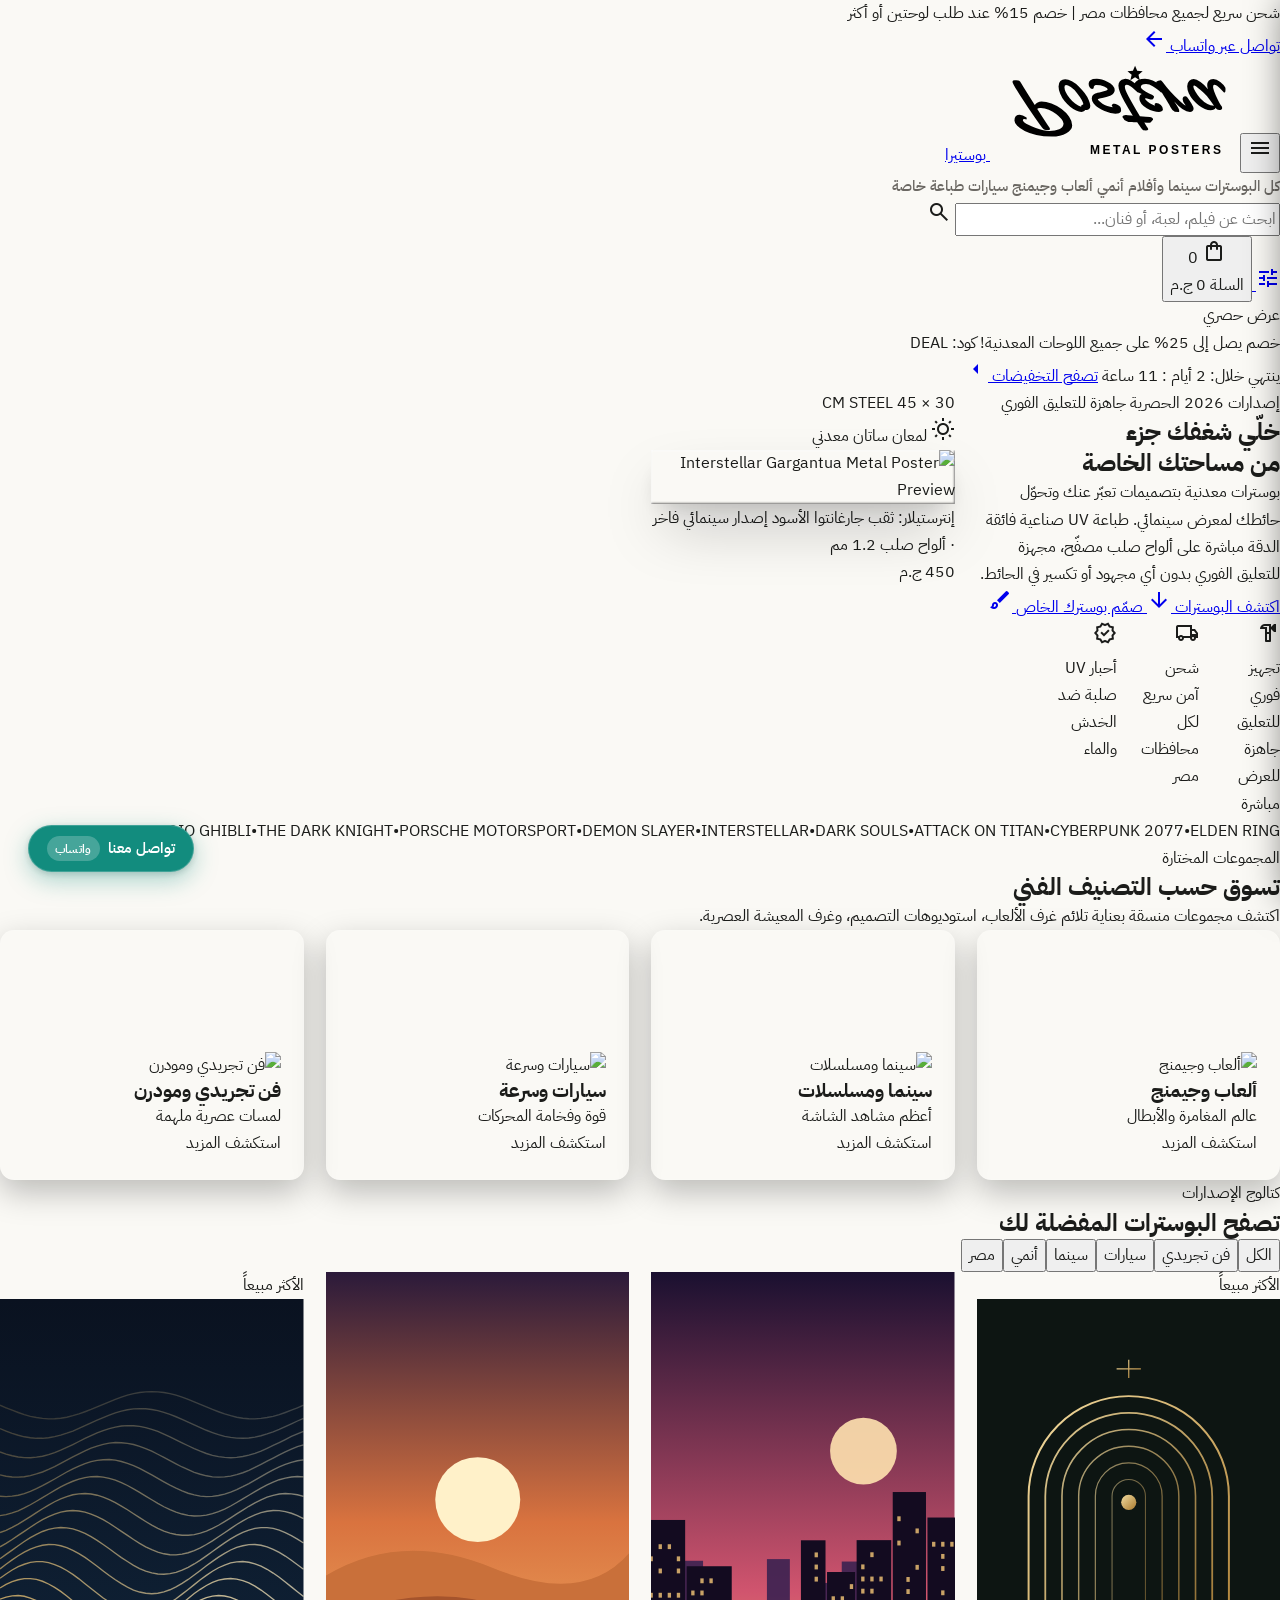
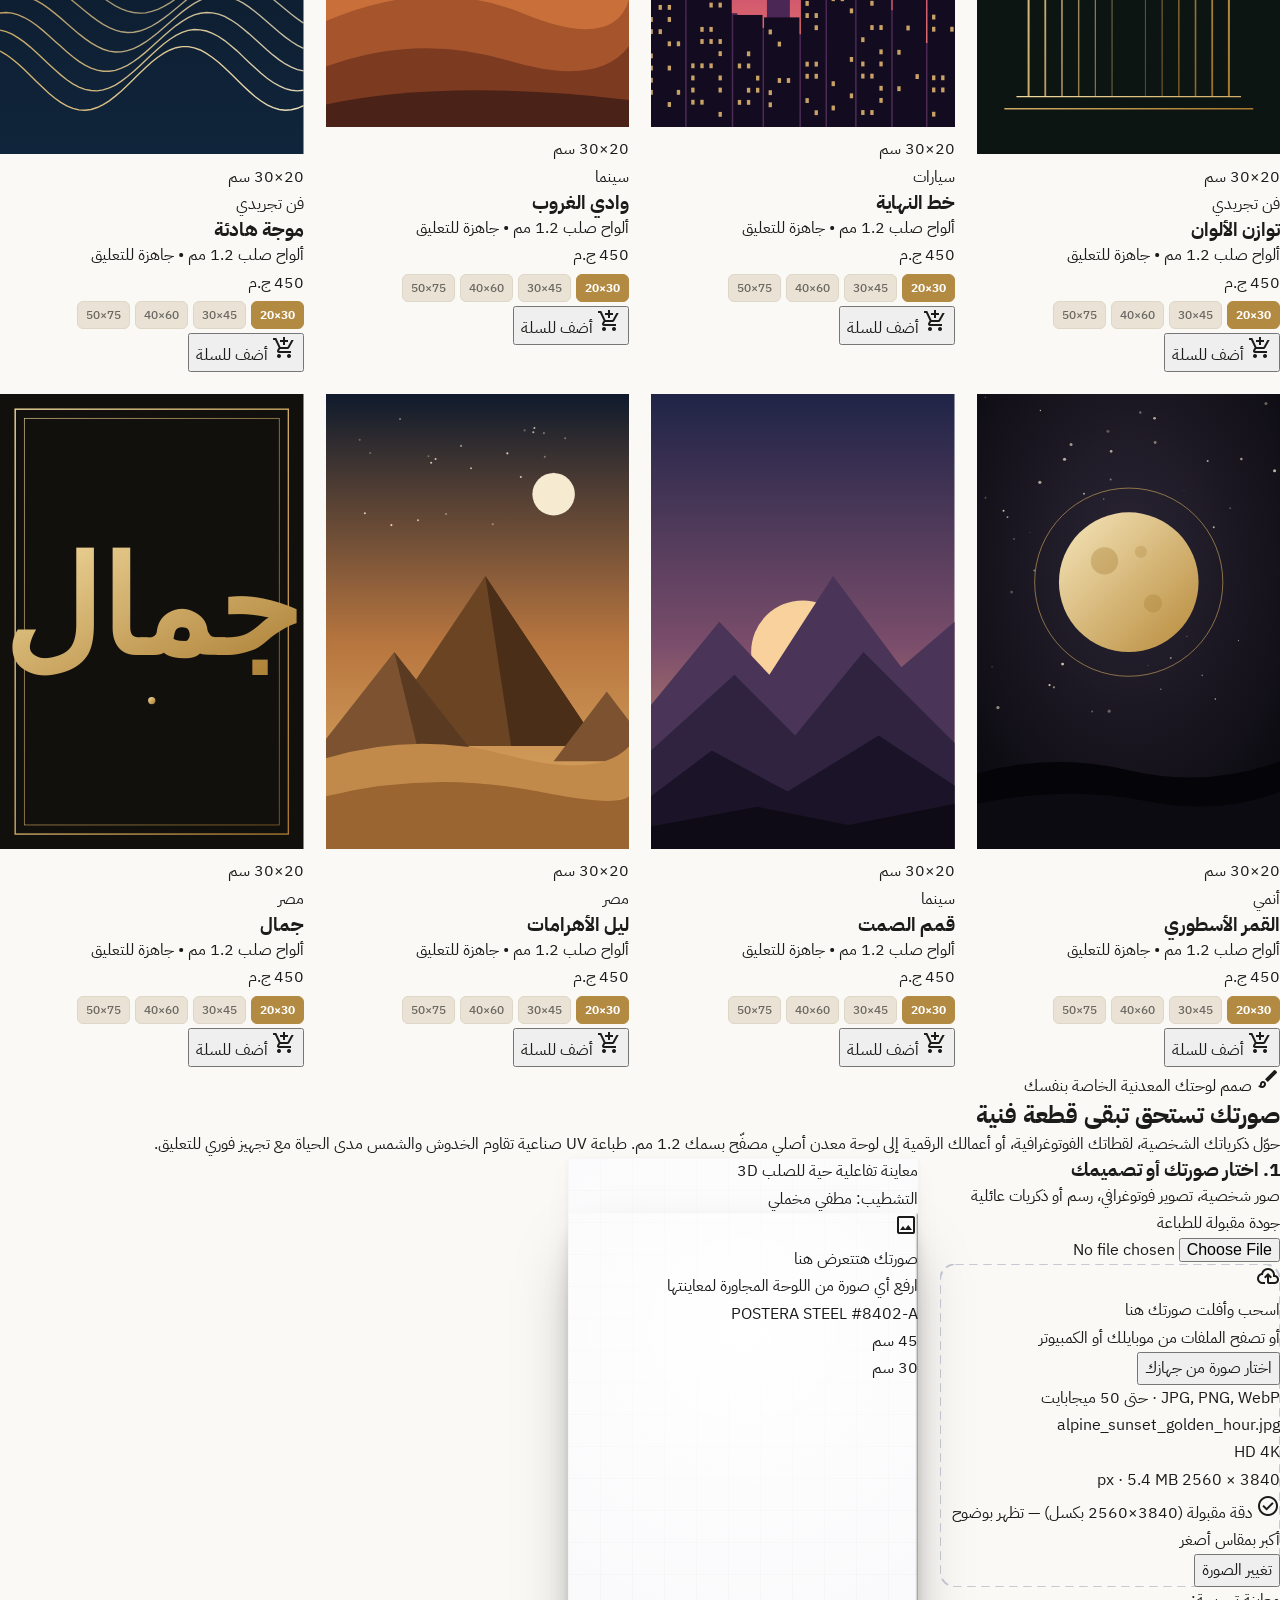
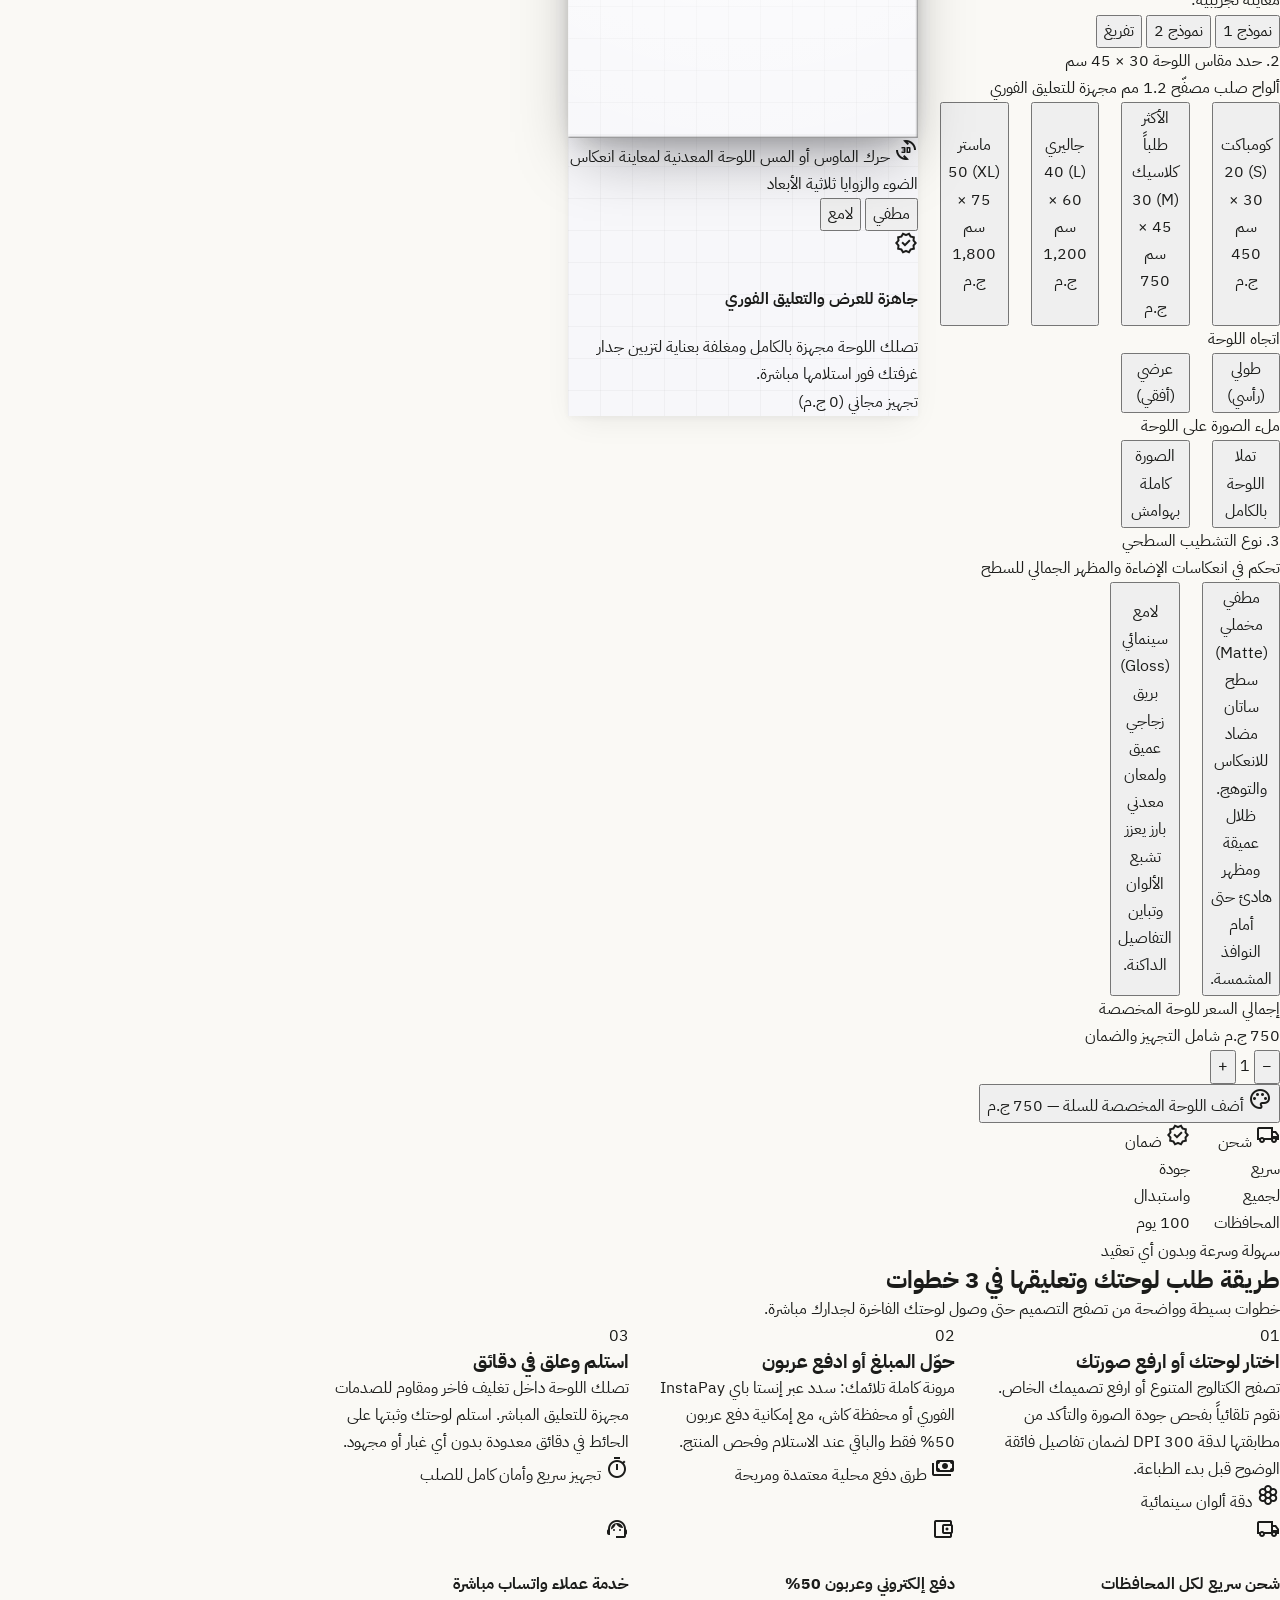
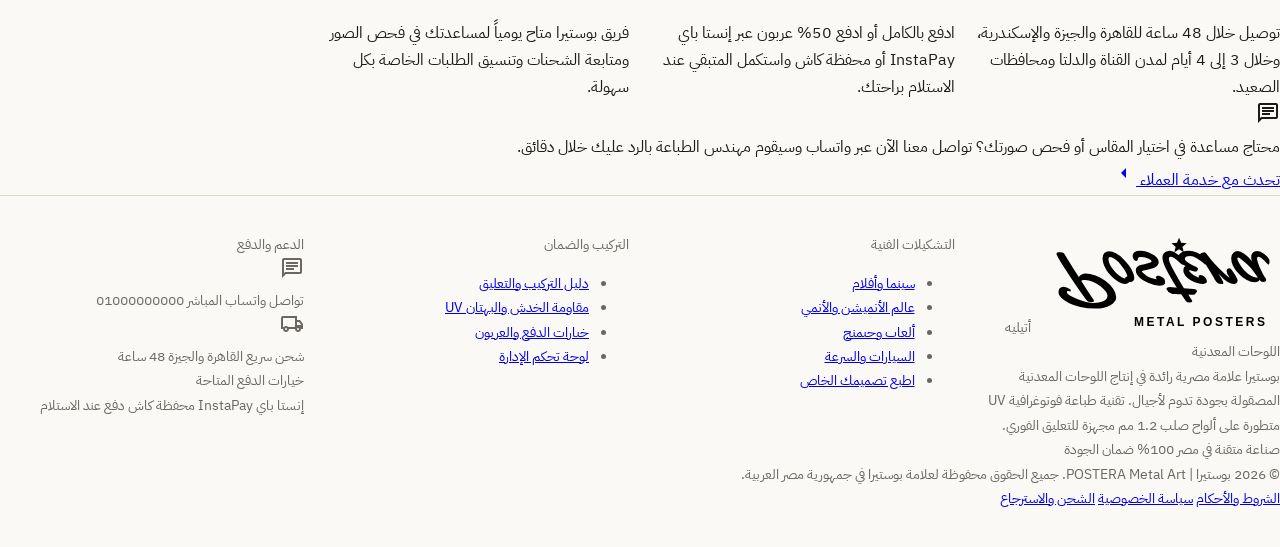
==== commit 432d609c: "feat: implement Displate-style retro script vector logo with star and tagline" ====
--- a/index.html
+++ b/index.html
@@ -139,9 +139,9 @@
         <span class="material-symbols-outlined text-[24px]">menu</span>
       </button>
 
-      <!-- Brand Identity Wordmark -->
-      <a class="flex items-center gap-2 group" href="#">
-        <span class="text-2xl font-bold tracking-tight text-primary uppercase">POSTERA</span>
+      <!-- Brand Identity Wordmark (Displate Style) -->
+      <a class="flex items-center gap-2.5 group" href="#" title="POSTERA | بوستيرا">
+        <img src="logo.svg" alt="POSTERA Metal Posters" class="h-9 w-auto text-primary" style="display:inline-block;"/>
         <span class="text-xs text-outline font-normal border-r border-warm-gray pr-2 hidden sm:inline-block">بوستيرا</span>
       </a>
 
@@ -839,8 +839,8 @@
     <div class="grid grid-cols-1 md:grid-cols-2 lg:grid-cols-5 gap-10 lg:gap-8 pb-12 border-b border-warm-gray text-right">
       
       <div class="lg:col-span-2 flex flex-col gap-4">
-        <div class="flex items-center gap-2">
-          <span class="text-2xl font-bold tracking-tight text-primary uppercase">POSTERA</span>
+        <div class="flex items-center gap-2.5">
+          <img src="logo.svg" alt="POSTERA Metal Posters" class="h-9 w-auto text-primary" style="display:inline-block;"/>
           <span class="text-xs text-outline pr-2 border-r border-warm-gray">أتيليه اللوحات المعدنية</span>
         </div>
         <p class="text-sm text-on-surface-variant max-w-sm leading-relaxed">
@@ -920,8 +920,9 @@
 <div class="scrim" id="navScrim"></div>
 <aside class="nav-drawer" id="navDrawer" aria-hidden="true" inert dir="rtl" lang="ar" aria-labelledby="navDrawerTitle">
   <div class="dhead">
-    <div class="brand" style="margin: 0;">
-      <b style="font-size: 1.4rem;">بوستيرا</b><span>POSTERA</span>
+    <div class="brand" style="margin: 0; display:flex; align-items:center; gap:8px;">
+      <img src="logo.svg" alt="POSTERA" style="height:28px;width:auto;display:inline-block;"/>
+      <span style="font-size:0.85rem;color:var(--muted);border-right:1px solid var(--line);padding-right:8px;">بوستيرا</span>
     </div>
     <button class="iconbtn" id="closeMenu" type="button" aria-label="إغلاق القائمة">✕</button>
   </div>
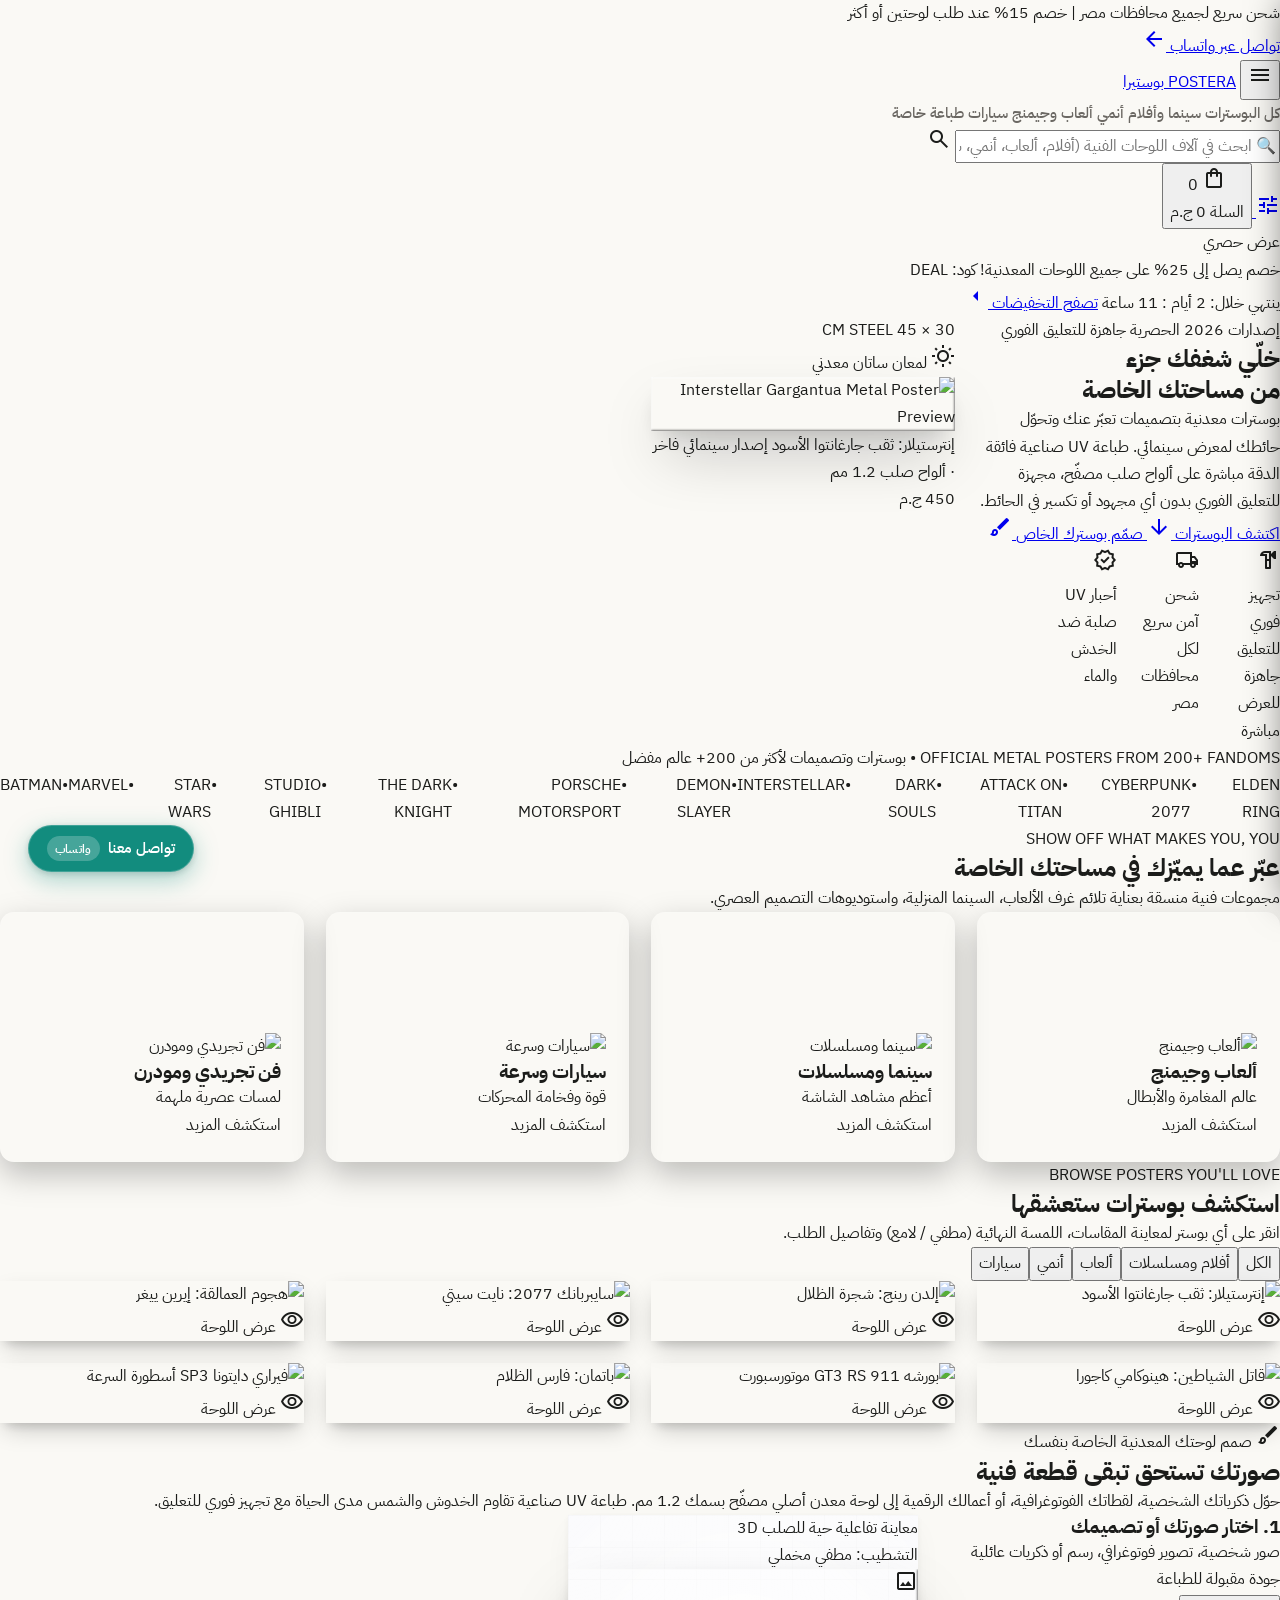
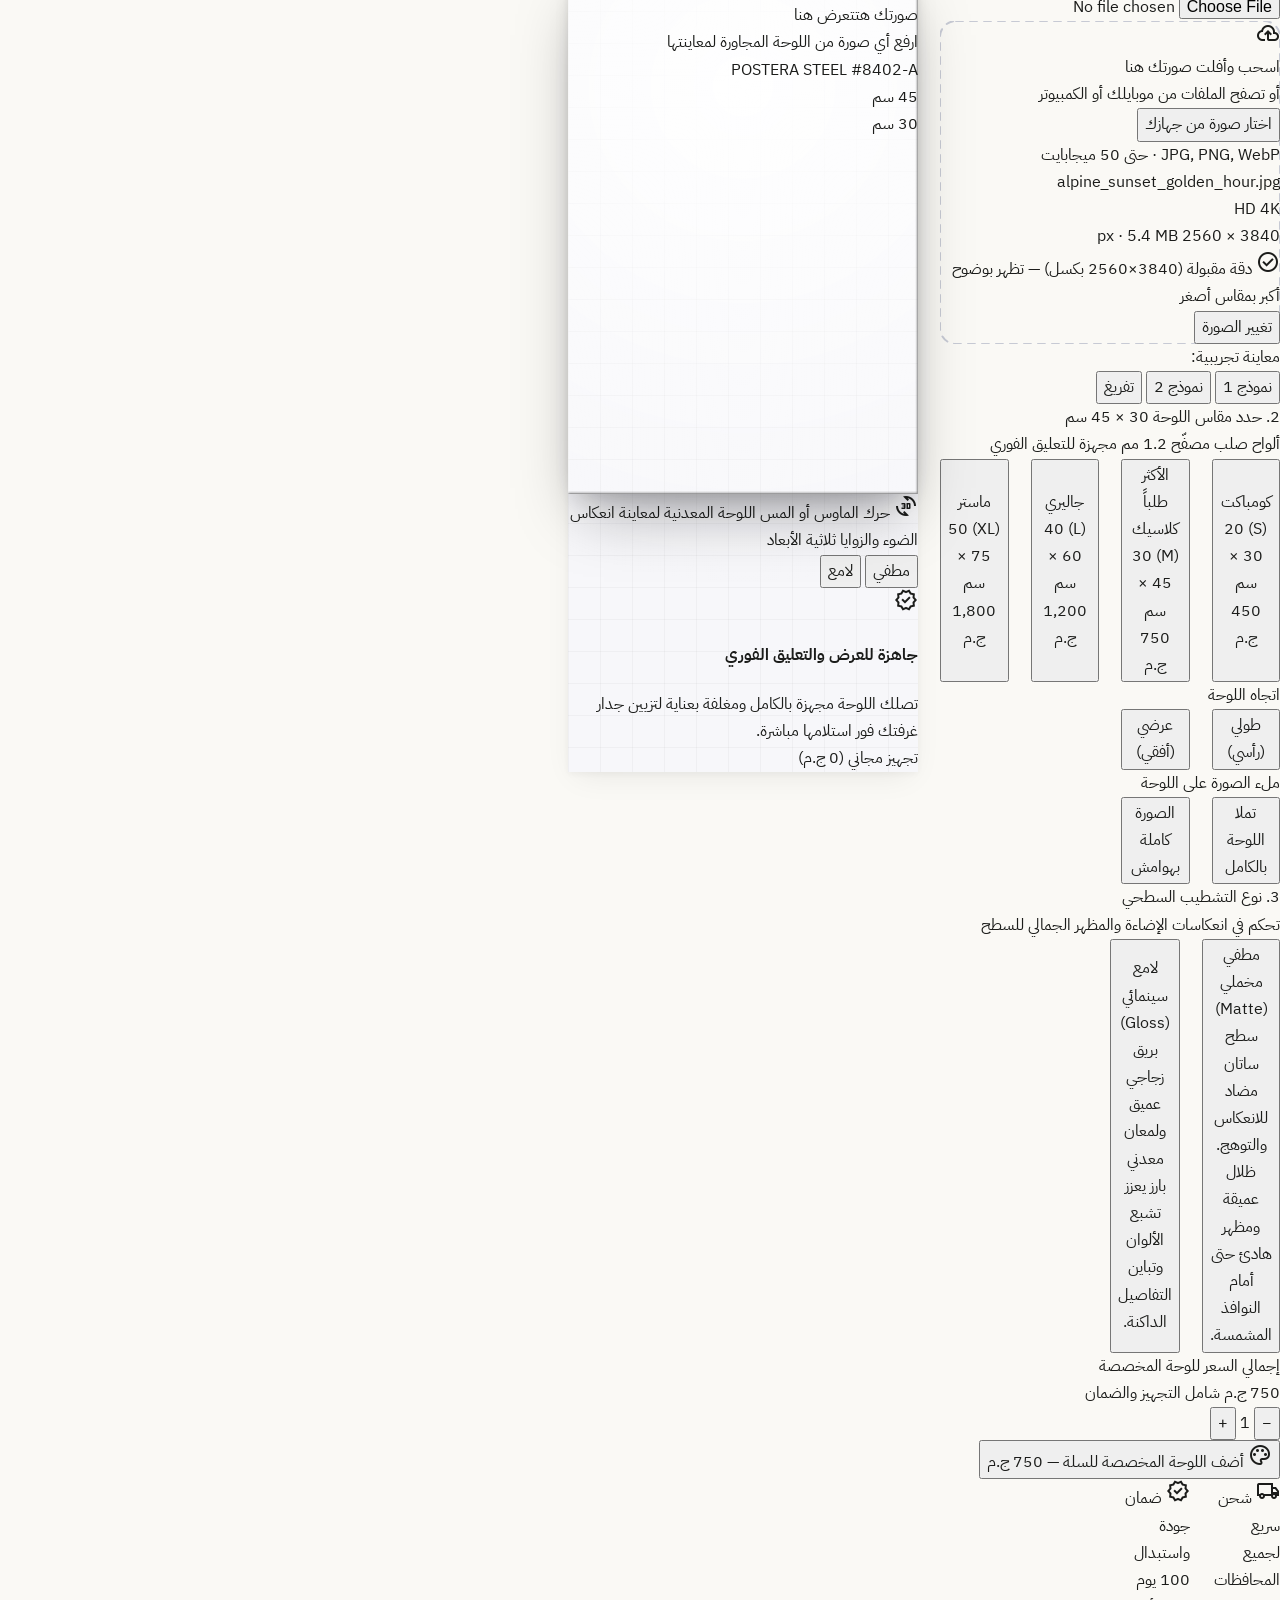
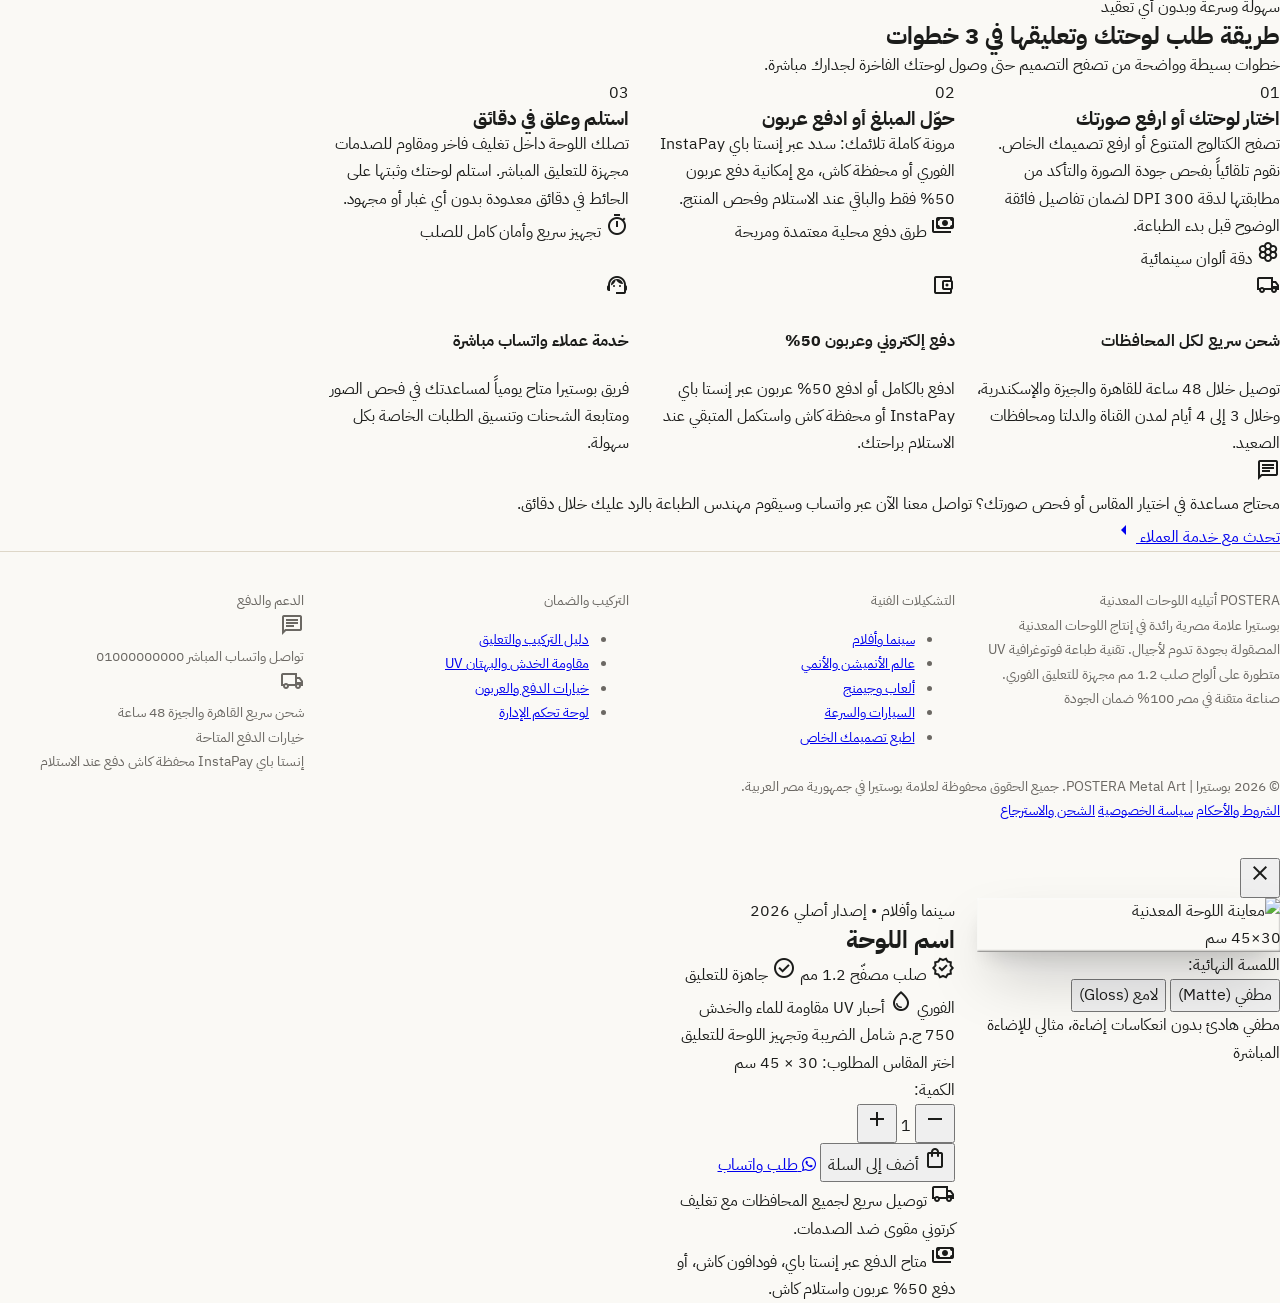
==== commit f29703bc: "feat: implement Displate layout with images-only posters and interactive details modal" ====
--- a/index.html
+++ b/index.html
@@ -140,9 +140,10 @@
       </button>
 
       <!-- Brand Identity Wordmark (Displate Style) -->
-      <a class="flex items-center gap-2.5 group" href="#" title="POSTERA | بوستيرا">
-        <img src="logo.svg" alt="POSTERA Metal Posters" class="h-9 w-auto text-primary" style="display:inline-block;"/>
-        <span class="text-xs text-outline font-normal border-r border-warm-gray pr-2 hidden sm:inline-block">بوستيرا</span>
+      <a class="flex items-center gap-1.5 group select-none" href="#">
+        <span class="text-2xl font-black tracking-tighter text-primary uppercase">POSTERA</span>
+        <span class="inline-block w-2.5 h-2.5 rounded-full bg-blue-600 mb-1.5"></span>
+        <span class="text-xs text-outline font-normal border-r border-warm-gray pr-2 mr-1 hidden sm:inline-block">بوستيرا</span>
       </a>
 
       <!-- Desktop Navigation Links -->
@@ -159,11 +160,11 @@
       </nav>
     </div>
 
-    <!-- Search Input -->
-    <div class="flex-1 max-w-xs hidden md:block">
+    <!-- Search Input (Displate Center Bar) -->
+    <div class="flex-1 max-w-sm lg:max-w-md hidden md:block">
       <div class="relative flex items-center">
-        <input id="storeSearchInput" class="w-full h-10 pr-9 pl-4 bg-surface-container-lowest border border-outline-variant rounded-full text-xs text-on-surface placeholder:text-outline focus:outline-none focus:border-primary transition-colors" placeholder="ابحث عن فيلم، لعبة، أو فنان..." type="text"/>
-        <span class="material-symbols-outlined absolute right-3 text-outline text-[18px]">search</span>
+        <input id="storeSearchInput" class="w-full h-11 pr-10 pl-4 bg-surface-container-lowest border border-outline-variant rounded-full text-xs text-on-surface placeholder:text-outline focus:outline-none focus:border-primary transition-colors shadow-inner" placeholder="🔍 ابحث في آلاف اللوحات الفنية (أفلام، ألعاب، أنمي، سيارات)..." type="text"/>
+        <span class="material-symbols-outlined absolute right-3.5 text-outline text-[18px]">search</span>
       </div>
     </div>
 
@@ -304,8 +305,13 @@
       </div>
     </section>
 
-    <!-- World Marquee Strip -->
-    <section class="w-full bg-primary text-on-primary py-4 overflow-hidden border-y border-neutral-800">
+    <!-- World & Fandoms Marquee Strip (Displate Style) -->
+    <section class="w-full bg-primary text-on-primary py-5 overflow-hidden border-y border-neutral-800 text-center">
+      <div class="max-w-7xl mx-auto px-6 mb-3">
+        <span class="text-[11px] sm:text-xs tracking-[0.25em] text-silver-metallic uppercase font-bold block">
+          OFFICIAL METAL POSTERS FROM 200+ FANDOMS • بوسترات وتصميمات لأكثر من 200+ عالم مفضل
+        </span>
+      </div>
       <div class="flex items-center gap-12 whitespace-nowrap animate-marquee select-none font-mono text-sm tracking-widest opacity-85">
         <span>ELDEN RING</span>
         <span>•</span>
@@ -324,33 +330,41 @@
         <span>THE DARK KNIGHT</span>
         <span>•</span>
         <span>STUDIO GHIBLI</span>
+        <span>•</span>
+        <span>STAR WARS</span>
+        <span>•</span>
+        <span>MARVEL</span>
+        <span>•</span>
+        <span>BATMAN</span>
       </div>
     </section>
 
-    <!-- 2. Shop by Category (تسوق حسب التصنيف الفني) -->
+    <!-- 2. Show Off What Makes You, You (عبّر عما يميزك في مساحتك) -->
     <section class="w-full py-16 lg:py-24 bg-surface-container-low" id="categoriesBlock">
+      <div class="max-w-7xl mx-auto px-6 lg:px-12 text-center mb-12">
+        <span class="text-xs font-bold text-outline uppercase tracking-[0.2em] block mb-2 font-mono">
+          SHOW OFF WHAT MAKES YOU, YOU
+        </span>
+        <h2 class="text-2xl sm:text-4xl text-primary font-bold">
+          عبّر عما يميّزك في مساحتك الخاصة
+        </h2>
+        <p class="text-sm text-on-surface-variant max-w-xl mx-auto mt-3 leading-relaxed">
+          مجموعات فنية منسقة بعناية تلائم غرف الألعاب، السينما المنزلية، واستوديوهات التصميم العصري.
+        </p>
+      </div>
+
       <div class="max-w-7xl mx-auto px-6 lg:px-12">
-        <div class="flex flex-col md:flex-row md:items-end justify-between mb-12 text-right">
-          <div>
-            <span class="text-xs font-semibold text-outline uppercase tracking-wider block mb-2">المجموعات المختارة</span>
-            <h2 class="text-2xl sm:text-3xl lg:text-4xl text-primary font-bold">تسوق حسب التصنيف الفني</h2>
-          </div>
-          <p class="text-sm text-on-surface-variant max-w-md mt-4 md:mt-0 leading-relaxed">
-            اكتشف مجموعات منسقة بعناية تلائم غرف الألعاب، استوديوهات التصميم، وغرف المعيشة العصرية.
-          </p>
-        </div>
-
         <div class="grid grid-cols-1 sm:grid-cols-2 lg:grid-cols-4 gap-6" id="curatedGrid">
           <!-- Category 1: Gaming -->
           <div class="group relative aspect-[3/4] rounded-xl overflow-hidden shadow-md flex flex-col justify-end p-6 bg-surface-container transition-all duration-300 hover:shadow-xl cursor-pointer" data-cat-filter="ألعاب">
             <div class="absolute inset-0 bg-cover bg-center transition-transform duration-500 group-hover:scale-105" style="background-image: url('https://lh3.googleusercontent.com/aida-public/[base64]')"></div>
-            <div class="absolute inset-0 bg-gradient-to-t from-pure-black/90 via-pure-black/40 to-transparent"></div>
+            <div class="absolute inset-0 bg-gradient-to-t from-pure-black/95 via-pure-black/45 to-transparent"></div>
             <div class="relative z-10 text-right flex flex-col">
-              <span class="text-[10px] text-silver-metallic uppercase tracking-wider mb-1">تصميمات الألعاب والبطولات</span>
-              <h3 class="text-xl text-canvas-white font-bold mb-2">ألعاب وجيمنج</h3>
-              <span class="inline-flex items-center gap-1.5 text-xs text-silver-metallic group-hover:text-canvas-white transition-colors">
-                <span>استكشف المجموعة</span>
-                <span class="material-symbols-outlined text-[16px]">arrow_left</span>
+              <span class="text-[10px] text-silver-metallic uppercase tracking-wider mb-1 font-mono">GAMING DESIGNS</span>
+              <h3 class="text-xl text-canvas-white font-bold mb-3">ألعاب وجيمنج</h3>
+              <span class="inline-flex items-center justify-center gap-1.5 px-4 py-2 bg-canvas-white/20 hover:bg-canvas-white text-canvas-white hover:text-pure-black backdrop-blur-md rounded-md text-xs font-bold transition-all w-fit">
+                <span>تصفح التصميمات</span>
+                <span class="material-symbols-outlined text-[14px]">arrow_left</span>
               </span>
             </div>
           </div>
@@ -358,13 +372,13 @@
           <!-- Category 2: Cinema & Movies -->
           <div class="group relative aspect-[3/4] rounded-xl overflow-hidden shadow-md flex flex-col justify-end p-6 bg-surface-container transition-all duration-300 hover:shadow-xl cursor-pointer" data-cat-filter="أفلام ومسلسلات">
             <div class="absolute inset-0 bg-cover bg-center transition-transform duration-500 group-hover:scale-105" style="background-image: url('https://lh3.googleusercontent.com/aida-public/[base64]')"></div>
-            <div class="absolute inset-0 bg-gradient-to-t from-pure-black/90 via-pure-black/40 to-transparent"></div>
+            <div class="absolute inset-0 bg-gradient-to-t from-pure-black/95 via-pure-black/45 to-transparent"></div>
             <div class="relative z-10 text-right flex flex-col">
-              <span class="text-[10px] text-silver-metallic uppercase tracking-wider mb-1">أفلام هوليوود والكلاسيكيات</span>
-              <h3 class="text-xl text-canvas-white font-bold mb-2">سينما وأفلام</h3>
-              <span class="inline-flex items-center gap-1.5 text-xs text-silver-metallic group-hover:text-canvas-white transition-colors">
-                <span>استكشف المجموعة</span>
-                <span class="material-symbols-outlined text-[16px]">arrow_left</span>
+              <span class="text-[10px] text-silver-metallic uppercase tracking-wider mb-1 font-mono">CINEMA & MOVIES</span>
+              <h3 class="text-xl text-canvas-white font-bold mb-3">سينما وأفلام</h3>
+              <span class="inline-flex items-center justify-center gap-1.5 px-4 py-2 bg-canvas-white/20 hover:bg-canvas-white text-canvas-white hover:text-pure-black backdrop-blur-md rounded-md text-xs font-bold transition-all w-fit">
+                <span>تصفح التصميمات</span>
+                <span class="material-symbols-outlined text-[14px]">arrow_left</span>
               </span>
             </div>
           </div>
@@ -372,13 +386,13 @@
           <!-- Category 3: Anime -->
           <div class="group relative aspect-[3/4] rounded-xl overflow-hidden shadow-md flex flex-col justify-end p-6 bg-surface-container transition-all duration-300 hover:shadow-xl cursor-pointer" data-cat-filter="أنمي">
             <div class="absolute inset-0 bg-cover bg-center transition-transform duration-500 group-hover:scale-105" style="background-image: url('https://lh3.googleusercontent.com/aida-public/[base64]')"></div>
-            <div class="absolute inset-0 bg-gradient-to-t from-pure-black/90 via-pure-black/40 to-transparent"></div>
+            <div class="absolute inset-0 bg-gradient-to-t from-pure-black/95 via-pure-black/45 to-transparent"></div>
             <div class="relative z-10 text-right flex flex-col">
-              <span class="text-[10px] text-silver-metallic uppercase tracking-wider mb-1">مانجا وأنيميشن ياباني</span>
-              <h3 class="text-xl text-canvas-white font-bold mb-2">عالم الأنمي</h3>
-              <span class="inline-flex items-center gap-1.5 text-xs text-silver-metallic group-hover:text-canvas-white transition-colors">
-                <span>استكشف المجموعة</span>
-                <span class="material-symbols-outlined text-[16px]">arrow_left</span>
+              <span class="text-[10px] text-silver-metallic uppercase tracking-wider mb-1 font-mono">ANIME & MANGA</span>
+              <h3 class="text-xl text-canvas-white font-bold mb-3">عالم الأنمي</h3>
+              <span class="inline-flex items-center justify-center gap-1.5 px-4 py-2 bg-canvas-white/20 hover:bg-canvas-white text-canvas-white hover:text-pure-black backdrop-blur-md rounded-md text-xs font-bold transition-all w-fit">
+                <span>تصفح التصميمات</span>
+                <span class="material-symbols-outlined text-[14px]">arrow_left</span>
               </span>
             </div>
           </div>
@@ -386,13 +400,13 @@
           <!-- Category 4: Cars & Speed -->
           <div class="group relative aspect-[3/4] rounded-xl overflow-hidden shadow-md flex flex-col justify-end p-6 bg-surface-container transition-all duration-300 hover:shadow-xl cursor-pointer" data-cat-filter="سيارات">
             <div class="absolute inset-0 bg-cover bg-center transition-transform duration-500 group-hover:scale-105" style="background-image: url('https://lh3.googleusercontent.com/aida-public/[base64]')"></div>
-            <div class="absolute inset-0 bg-gradient-to-t from-pure-black/90 via-pure-black/40 to-transparent"></div>
+            <div class="absolute inset-0 bg-gradient-to-t from-pure-black/95 via-pure-black/45 to-transparent"></div>
             <div class="relative z-10 text-right flex flex-col">
-              <span class="text-[10px] text-silver-metallic uppercase tracking-wider mb-1">السيارات الرياضية الفاخرة</span>
-              <h3 class="text-xl text-canvas-white font-bold mb-2">سيارات وسرعة</h3>
-              <span class="inline-flex items-center gap-1.5 text-xs text-silver-metallic group-hover:text-canvas-white transition-colors">
-                <span>استكشف المجموعة</span>
-                <span class="material-symbols-outlined text-[16px]">arrow_left</span>
+              <span class="text-[10px] text-silver-metallic uppercase tracking-wider mb-1 font-mono">CARS & SPEED</span>
+              <h3 class="text-xl text-canvas-white font-bold mb-3">سيارات وسرعة</h3>
+              <span class="inline-flex items-center justify-center gap-1.5 px-4 py-2 bg-canvas-white/20 hover:bg-canvas-white text-canvas-white hover:text-pure-black backdrop-blur-md rounded-md text-xs font-bold transition-all w-fit">
+                <span>تصفح التصميمات</span>
+                <span class="material-symbols-outlined text-[14px]">arrow_left</span>
               </span>
             </div>
           </div>
@@ -400,25 +414,32 @@
       </div>
     </section>
 
-    <!-- 3. Featured Metal Posters Gallery (معرض البوسترات المميزة) -->
+    <!-- 3. Browse Posters You'll Love (استكشف بوسترات ستعشقها - صور فقط مع نافذة تفاصيل) -->
     <section class="w-full py-16 lg:py-24 bg-surface scroll-mt-24" id="gallery">
       <div class="max-w-7xl mx-auto px-6 lg:px-12">
-        <!-- Section Header and Filter Pills -->
+        <!-- Section Header and Filter Pills (Displate Style) -->
         <div class="flex flex-col lg:flex-row lg:items-end justify-between gap-6 mb-10 text-right">
           <div>
-            <span class="text-xs font-semibold text-outline uppercase tracking-wider block mb-2">كتالوج الإصدارات</span>
-            <h2 class="text-2xl sm:text-3xl lg:text-4xl text-primary font-bold">تصفح البوسترات المفضلة لك</h2>
+            <span class="text-xs font-bold text-outline uppercase tracking-[0.2em] block mb-2 font-mono">
+              BROWSE POSTERS YOU'LL LOVE
+            </span>
+            <h2 class="text-2xl sm:text-4xl text-primary font-bold">
+              استكشف بوسترات ستعشقها
+            </h2>
+            <p class="text-xs sm:text-sm text-outline mt-1.5">
+              انقر على أي بوستر لمعاينة المقاسات، اللمسة النهائية (مطفي / لامع) وتفاصيل الطلب.
+            </p>
           </div>
 
           <!-- Dynamic Filter Pills -->
           <div class="flex flex-wrap items-center gap-2" id="filters" role="group" aria-label="تصنيف اللوحات">
-            <!-- ديناميكي من script.js -->
-          </div>
-        </div>
-
-        <!-- Real Products Grid (Rendered dynamically from script.js / Supabase) -->
-        <div class="grid grid-cols-1 sm:grid-cols-2 lg:grid-cols-4 gap-6 sm:gap-8" id="grid">
-          <!-- ديناميكي من script.js -->
+            <!-- يتم التعبئة ديناميكياً من script.js -->
+          </div>
+        </div>
+
+        <!-- Real Products Grid: صور بوسترات معدنية فقط بدون نصوص سفلية مشتتة -->
+        <div class="grid grid-cols-2 sm:grid-cols-3 lg:grid-cols-4 gap-4 sm:gap-6 lg:gap-8" id="grid">
+          <!-- يتم التعبئة ديناميكياً من script.js -->
         </div>
       </div>
     </section>
@@ -839,8 +860,8 @@
     <div class="grid grid-cols-1 md:grid-cols-2 lg:grid-cols-5 gap-10 lg:gap-8 pb-12 border-b border-warm-gray text-right">
       
       <div class="lg:col-span-2 flex flex-col gap-4">
-        <div class="flex items-center gap-2.5">
-          <img src="logo.svg" alt="POSTERA Metal Posters" class="h-9 w-auto text-primary" style="display:inline-block;"/>
+        <div class="flex items-center gap-2">
+          <span class="text-2xl font-bold tracking-tight text-primary uppercase">POSTERA</span>
           <span class="text-xs text-outline pr-2 border-r border-warm-gray">أتيليه اللوحات المعدنية</span>
         </div>
         <p class="text-sm text-on-surface-variant max-w-sm leading-relaxed">
@@ -920,9 +941,8 @@
 <div class="scrim" id="navScrim"></div>
 <aside class="nav-drawer" id="navDrawer" aria-hidden="true" inert dir="rtl" lang="ar" aria-labelledby="navDrawerTitle">
   <div class="dhead">
-    <div class="brand" style="margin: 0; display:flex; align-items:center; gap:8px;">
-      <img src="logo.svg" alt="POSTERA" style="height:28px;width:auto;display:inline-block;"/>
-      <span style="font-size:0.85rem;color:var(--muted);border-right:1px solid var(--line);padding-right:8px;">بوستيرا</span>
+    <div class="brand" style="margin: 0;">
+      <b style="font-size: 1.4rem;">بوستيرا</b><span>POSTERA</span>
     </div>
     <button class="iconbtn" id="closeMenu" type="button" aria-label="إغلاق القائمة">✕</button>
   </div>
@@ -960,6 +980,138 @@
   </div>
 </aside>
 
+<!-- نافذة تفاصيل اللوحة الفنية الكاملة (Product Details Modal - Displate Style) -->
+<div class="fixed inset-0 z-50 flex items-center justify-center p-3 sm:p-6 bg-pure-black/80 backdrop-blur-md opacity-0 pointer-events-none transition-opacity duration-300" id="productModal" role="dialog" aria-modal="true" aria-labelledby="pmTitle">
+  <div class="relative w-full max-w-5xl max-h-[92vh] bg-surface rounded-2xl border border-warm-gray shadow-2xl overflow-hidden flex flex-col my-auto transition-transform duration-300 scale-95" id="productModalCard">
+    <!-- Close Button -->
+    <button class="absolute top-4 left-4 z-30 w-10 h-10 rounded-full bg-surface-container-low hover:bg-surface-container text-primary flex items-center justify-center transition-colors border border-warm-gray shadow-sm cursor-pointer" id="closeProductModal" type="button" aria-label="إغلاق النافذة">
+      <span class="material-symbols-outlined text-[20px]">close</span>
+    </button>
+
+    <!-- Modal Scrollable Content -->
+    <div class="overflow-y-auto flex-1 p-5 sm:p-8 lg:p-10">
+      <div class="grid grid-cols-1 lg:grid-cols-12 gap-8 lg:gap-12 items-center">
+        
+        <!-- Left Column: 3D Metal Plate Preview & Finish Switcher (6 Cols) -->
+        <div class="lg:col-span-6 flex flex-col items-center">
+          <div class="relative w-full max-w-[320px] sm:max-w-[340px] aspect-[2/3] rounded-lg overflow-hidden metal-edge-bevel select-none" id="pmPlateWrap">
+            <!-- Poster Art Image -->
+            <img class="w-full h-full object-cover select-none" id="pmImg" src="" alt="معاينة اللوحة المعدنية"/>
+            
+            <!-- Metallic Sheen Overlays -->
+            <div class="absolute inset-0 gloss-specular transition-opacity duration-300 pointer-events-none opacity-0" id="pmGlossOverlay"></div>
+            <div class="absolute inset-0 matte-diffuse transition-opacity duration-300 pointer-events-none opacity-100" id="pmMatteOverlay"></div>
+            
+            <!-- Chamfer Bevel Inset Highlight -->
+            <div class="absolute inset-0 pointer-events-none shadow-[inset_0_1px_2px_rgba(255,255,255,0.7),inset_-1px_-1px_2px_rgba(0,0,0,0.5)] rounded-lg"></div>
+            
+            <!-- Corner Plate Spec Badge -->
+            <span class="absolute bottom-3 right-3 px-2 py-0.5 bg-pure-black/80 text-canvas-white font-mono text-[10px] rounded backdrop-blur-sm z-10" id="pmSizeBadge">
+              30×45 سم
+            </span>
+          </div>
+
+          <!-- Finish Switcher Controls -->
+          <div class="flex items-center gap-3 mt-6">
+            <span class="text-xs text-outline font-medium">اللمسة النهائية:</span>
+            <div class="inline-flex p-1 bg-surface-container-low rounded-full border border-warm-gray text-xs" role="group" aria-label="اللمسة النهائية">
+              <button class="px-4 py-1.5 rounded-full font-bold transition-all bg-primary text-on-primary cursor-pointer shadow-sm" id="pmFinishMatte" type="button">مطفي (Matte)</button>
+              <button class="px-4 py-1.5 rounded-full font-medium transition-all text-on-surface-variant hover:text-primary cursor-pointer" id="pmFinishGloss" type="button">لامع (Gloss)</button>
+            </div>
+          </div>
+          <p class="text-[11px] text-outline mt-2 text-center" id="pmFinishDesc">مطفي هادئ بدون انعكاسات إضاءة، مثالي للإضاءة المباشرة</p>
+        </div>
+
+        <!-- Right Column: Product Info, Size Selector, Price & Purchase (6 Cols) -->
+        <div class="lg:col-span-6 flex flex-col text-right">
+          <!-- Category & Tag -->
+          <div class="flex items-center gap-2 mb-2">
+            <span class="text-xs font-bold uppercase tracking-wider text-patina-copper" id="pmCat">سينما وأفلام</span>
+            <span class="text-xs text-outline">•</span>
+            <span class="text-xs text-outline" id="pmTag">إصدار أصلي 2026</span>
+          </div>
+
+          <!-- Title -->
+          <h2 class="text-2xl sm:text-3xl font-bold text-primary tracking-tight mb-3" id="pmTitle">اسم اللوحة</h2>
+
+          <!-- Authentic Badges -->
+          <div class="flex flex-wrap items-center gap-2 mb-6">
+            <span class="inline-flex items-center gap-1.5 px-3 py-1 bg-surface-container-low text-primary text-xs font-semibold rounded-full border border-warm-gray">
+              <span class="material-symbols-outlined text-[15px]">verified</span>
+              <span>صلب مصفّح 1.2 مم</span>
+            </span>
+            <span class="inline-flex items-center gap-1.5 px-3 py-1 bg-surface-container-low text-primary text-xs font-semibold rounded-full border border-warm-gray">
+              <span class="material-symbols-outlined text-[15px]">check_circle</span>
+              <span>جاهزة للتعليق الفوري</span>
+            </span>
+            <span class="inline-flex items-center gap-1.5 px-3 py-1 bg-surface-container-low text-primary text-xs font-semibold rounded-full border border-warm-gray">
+              <span class="material-symbols-outlined text-[15px]">water_drop</span>
+              <span>أحبار UV مقاومة للماء والخدش</span>
+            </span>
+          </div>
+
+          <!-- Dynamic Price Display -->
+          <div class="flex items-baseline gap-3 pb-6 mb-6 border-b border-warm-gray">
+            <span class="text-3xl sm:text-4xl font-bold text-primary tracking-tight font-headline" id="pmPrice">750 ج.م</span>
+            <span class="text-xs text-outline">شامل الضريبة وتجهيز اللوحة للتعليق</span>
+          </div>
+
+          <!-- Size Selection Grid -->
+          <div class="mb-6">
+            <div class="flex items-center justify-between mb-3">
+              <label class="text-xs font-bold text-primary uppercase tracking-wider">اختر المقاس المطلوب:</label>
+              <span class="text-xs text-outline font-mono" id="pmSizeDims">30 × 45 سم</span>
+            </div>
+            <div class="grid grid-cols-2 sm:grid-cols-4 gap-2.5" id="pmSizeGrid">
+              <!-- يتم تعبئة المقاسات ديناميكياً من script.js -->
+            </div>
+          </div>
+
+          <!-- Quantity Selector -->
+          <div class="flex items-center justify-between mb-8">
+            <span class="text-xs font-bold text-primary uppercase tracking-wider">الكمية:</span>
+            <div class="inline-flex items-center border border-warm-gray rounded-full bg-surface-container-lowest p-1 shadow-sm">
+              <button class="w-8 h-8 rounded-full flex items-center justify-center hover:bg-surface-container text-primary transition-colors cursor-pointer" id="pmQtyMinus" type="button" aria-label="تقليل الكمية">
+                <span class="material-symbols-outlined text-[16px]">remove</span>
+              </button>
+              <span class="w-10 text-center font-bold text-sm text-primary font-mono" id="pmQtyVal">1</span>
+              <button class="w-8 h-8 rounded-full flex items-center justify-center hover:bg-surface-container text-primary transition-colors cursor-pointer" id="pmQtyPlus" type="button" aria-label="زيادة الكمية">
+                <span class="material-symbols-outlined text-[16px]">add</span>
+              </button>
+            </div>
+          </div>
+
+          <!-- Action Buttons -->
+          <div class="flex flex-col sm:flex-row items-center gap-3 mb-6">
+            <button class="w-full sm:flex-1 py-4 px-6 bg-primary hover:bg-pure-black text-on-primary font-bold text-sm rounded-xl flex items-center justify-center gap-2 shadow-md hover:shadow-lg transition-all cursor-pointer" id="pmAddToCart" type="button">
+              <span class="material-symbols-outlined text-[20px]">shopping_bag</span>
+              <span>أضف إلى السلة</span>
+              <span class="text-xs opacity-80 mr-1" id="pmBtnPrice"></span>
+            </button>
+            <a class="w-full sm:w-auto py-4 px-6 bg-surface-container-low hover:bg-surface-container text-primary font-bold text-sm rounded-xl flex items-center justify-center gap-2 border border-warm-gray transition-colors text-center" id="pmWhatsAppBtn" href="#" target="_blank" rel="noopener">
+              <i class="fa-brands fa-whatsapp text-emerald-600 text-[18px]"></i>
+              <span class="whitespace-nowrap">طلب واتساب</span>
+            </a>
+          </div>
+
+          <!-- Trust & Shipping Guarantee Strip -->
+          <div class="p-4 bg-surface-container-low rounded-xl border border-warm-gray text-xs text-on-surface-variant space-y-2">
+            <div class="flex items-center gap-2">
+              <span class="material-symbols-outlined text-[16px] text-primary">local_shipping</span>
+              <span>توصيل سريع لجميع المحافظات مع تغليف كرتوني مقوى ضد الصدمات.</span>
+            </div>
+            <div class="flex items-center gap-2">
+              <span class="material-symbols-outlined text-[16px] text-primary">payments</span>
+              <span>متاح الدفع عبر إنستا باي، فودافون كاش، أو دفع 50% عربون واستلام كاش.</span>
+            </div>
+          </div>
+        </div>
+
+      </div>
+    </div>
+  </div>
+</div>
+
 <!-- نافذة السلة وإنهاء الطلب (Drawer) -->
 <div class="scrim" id="scrim"></div>
 <aside class="drawer" id="drawer" aria-hidden="true" inert dir="rtl" lang="ar" aria-labelledby="dTitle">
--- a/style.css
+++ b/style.css
@@ -2549,7 +2549,15 @@
 .animate-marquee:hover {
   animation-play-state: paused;
 }
-
-
-
-
+.poster-shadow {
+  box-shadow: 0 10px 25px -5px rgba(0, 0, 0, 0.22), 0 8px 10px -6px rgba(0, 0, 0, 0.15);
+  transition: all 0.35s cubic-bezier(0.16, 1, 0.3, 1);
+  transform-style: preserve-3d;
+  will-change: transform, box-shadow;
+}
+
+.poster-shadow:hover {
+  transform: translateY(-8px) scale(1.02);
+  box-shadow: 0 25px 35px -10px rgba(0, 0, 0, 0.35), 0 10px 15px -5px rgba(0, 0, 0, 0.15);
+}
+
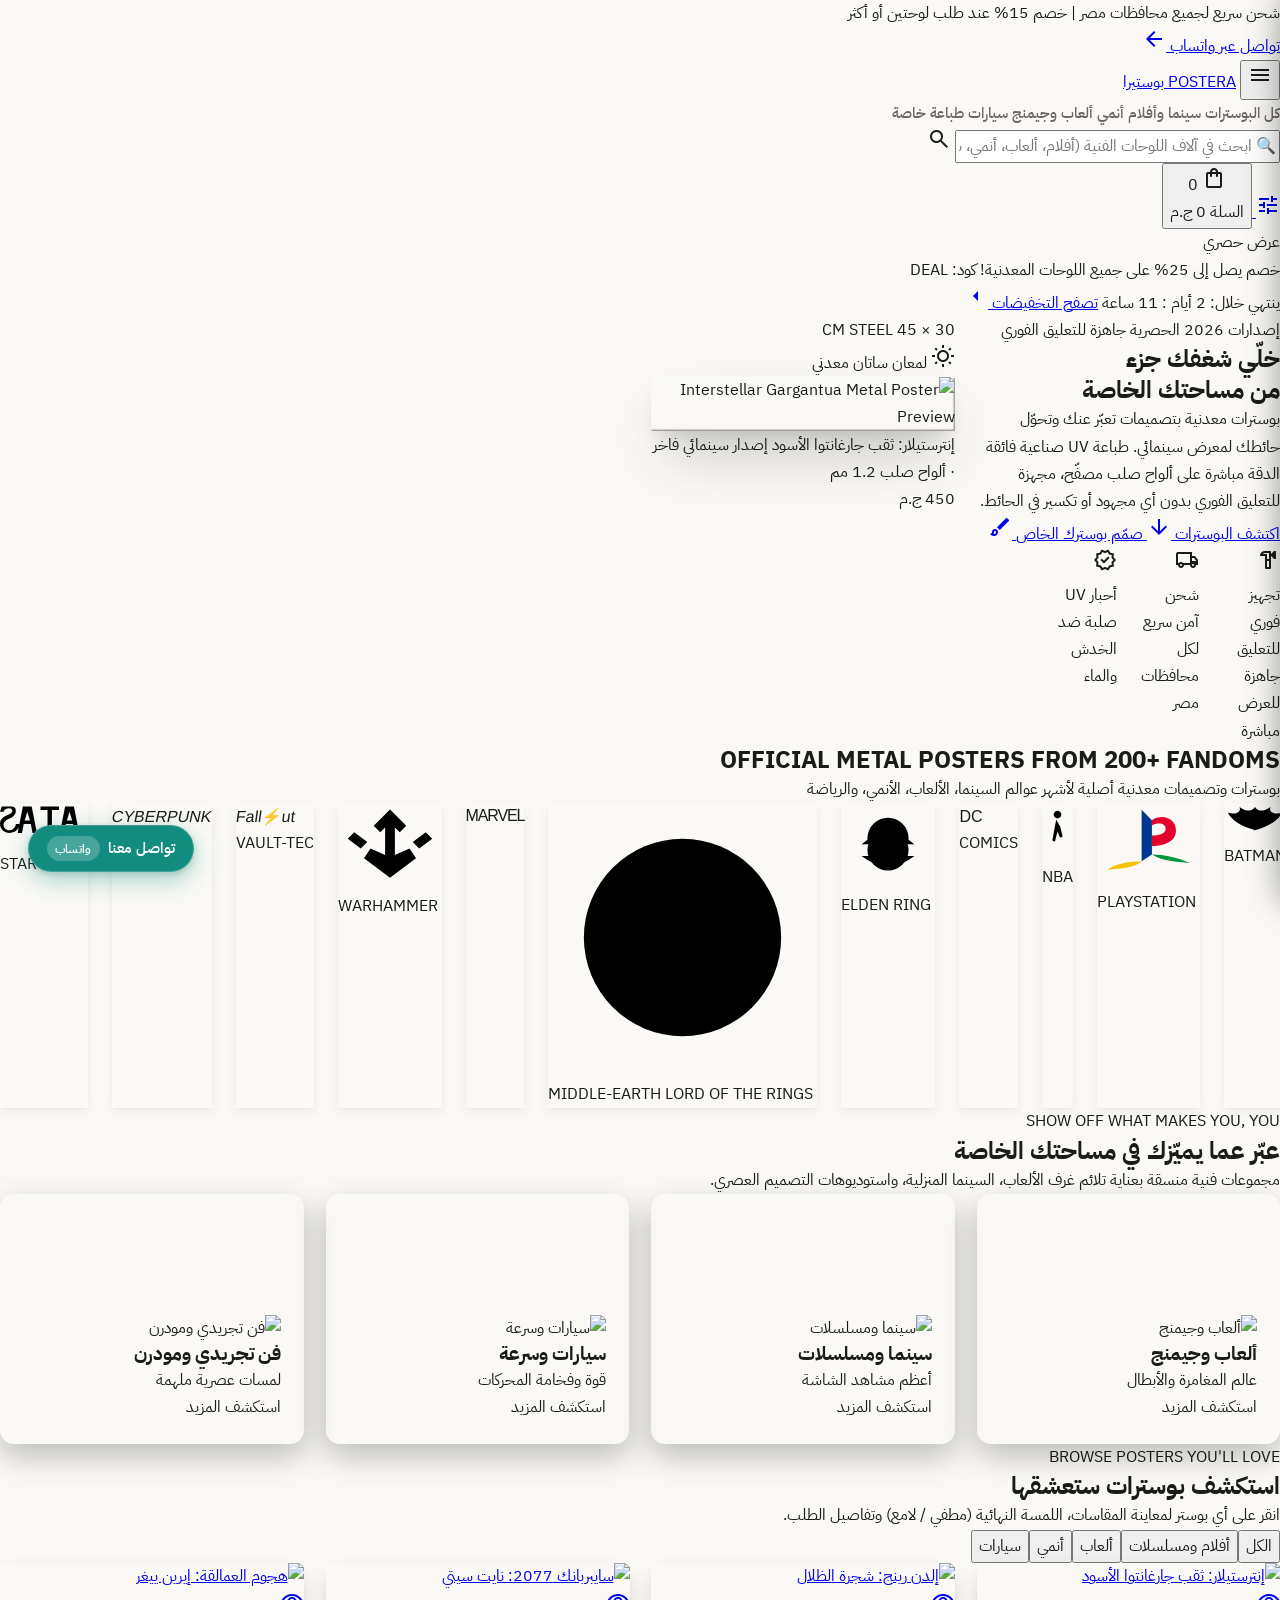
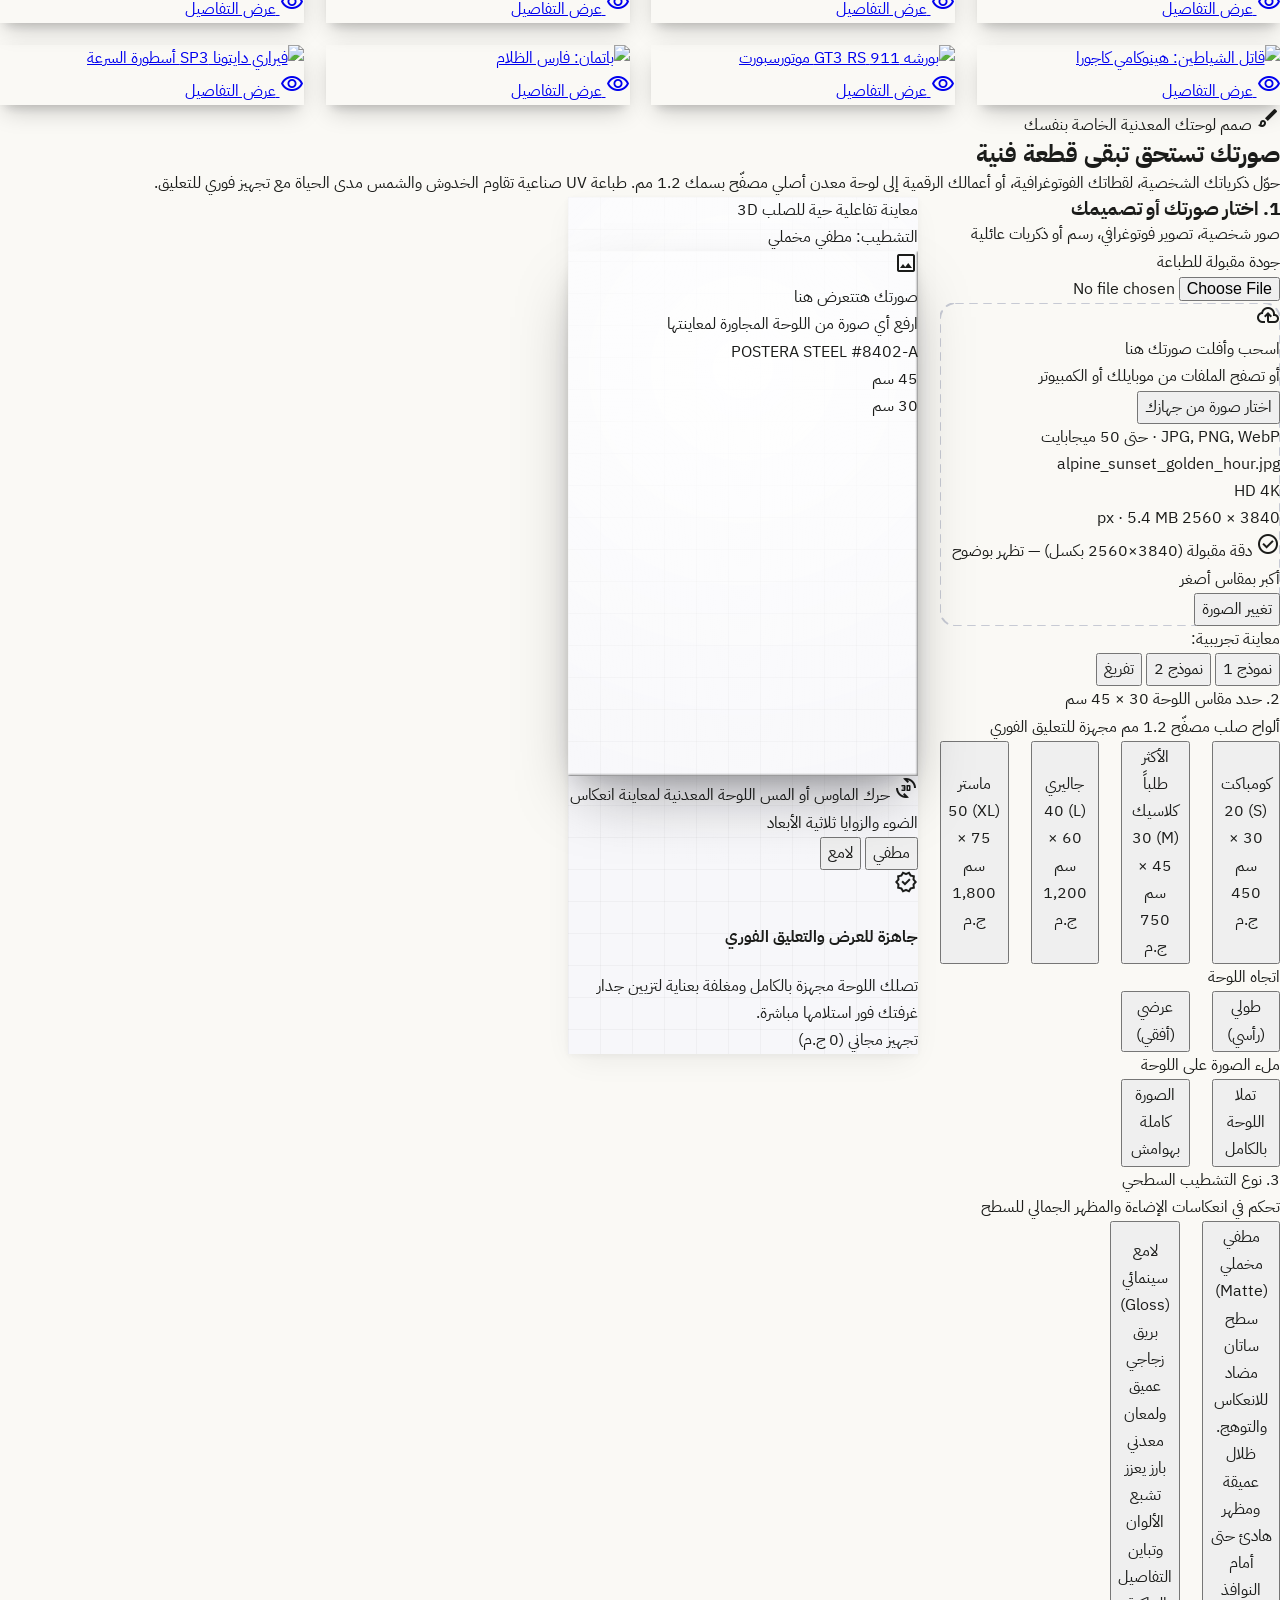
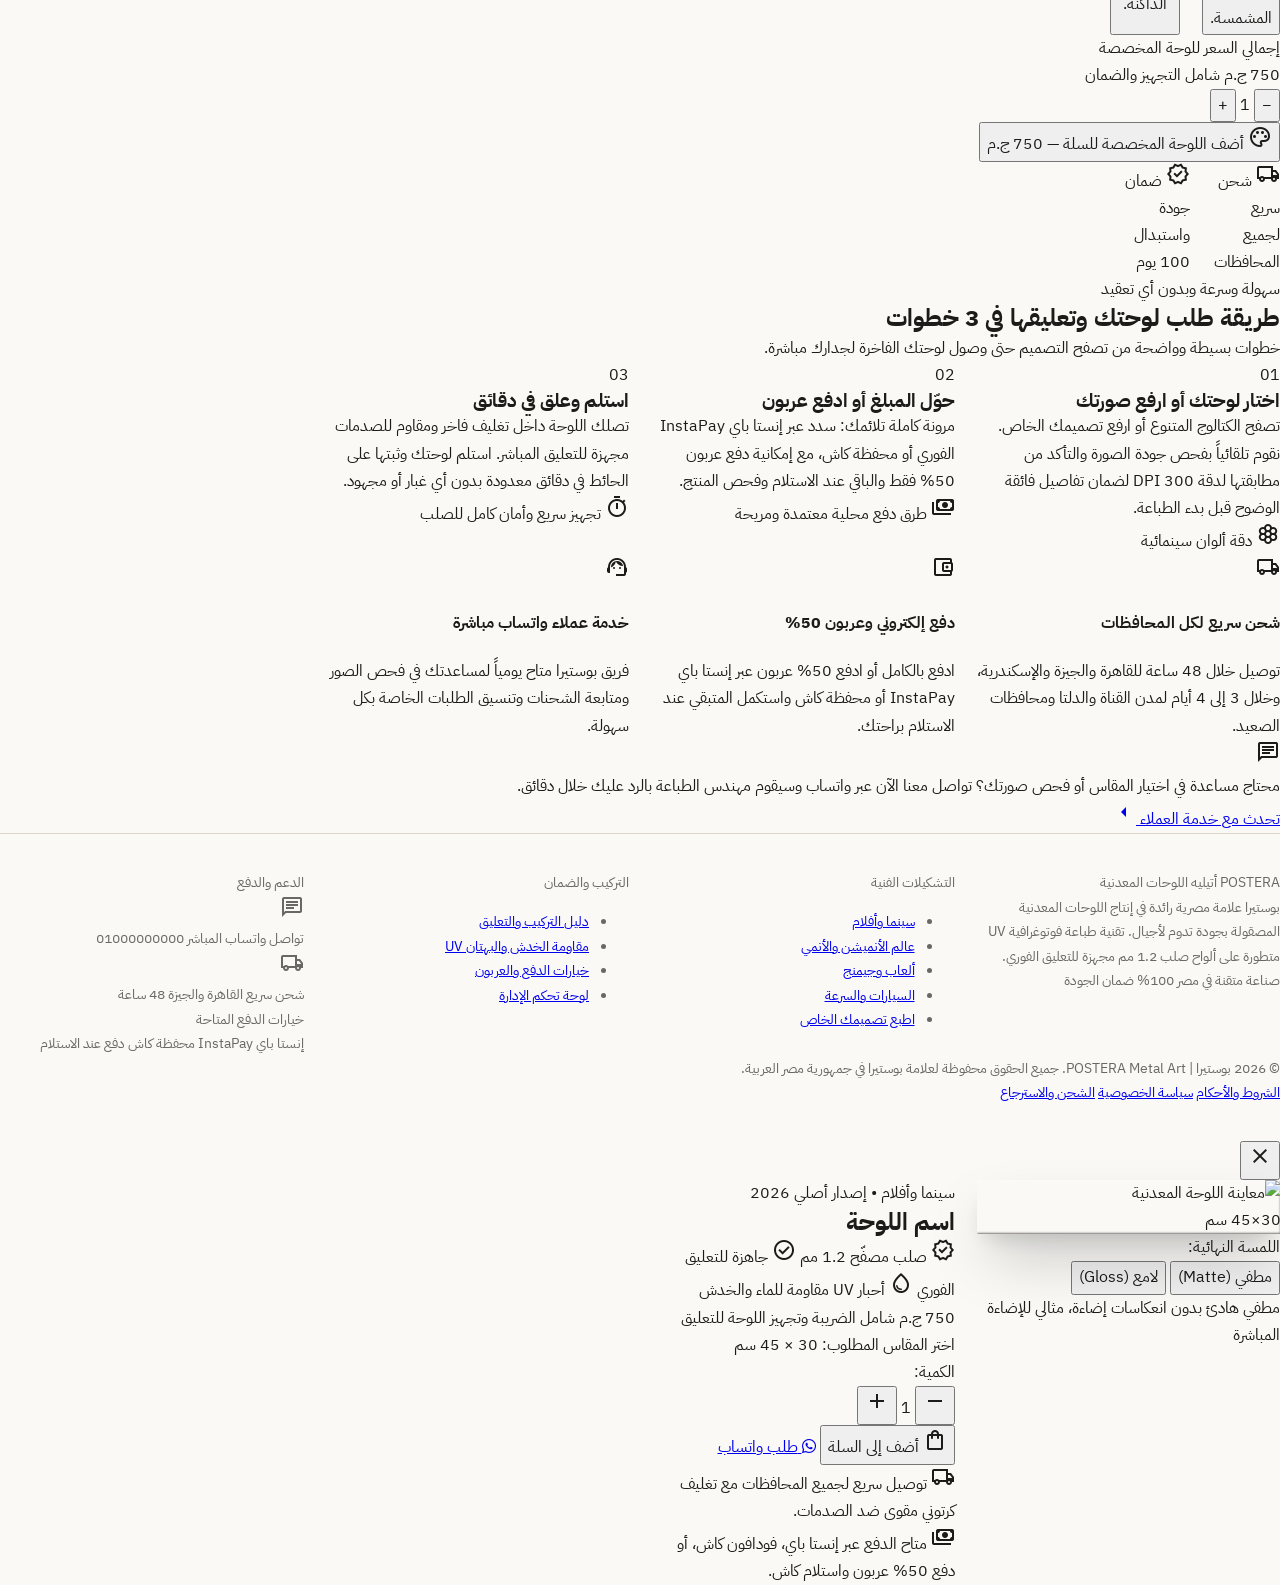
==== commit 2624dfde: "feat: replace text marquee with Displate-style official fandoms logo cards marquee" ====
--- a/index.html
+++ b/index.html
@@ -305,37 +305,281 @@
       </div>
     </section>
 
-    <!-- World & Fandoms Marquee Strip (Displate Style) -->
-    <section class="w-full bg-primary text-on-primary py-5 overflow-hidden border-y border-neutral-800 text-center">
-      <div class="max-w-7xl mx-auto px-6 mb-3">
-        <span class="text-[11px] sm:text-xs tracking-[0.25em] text-silver-metallic uppercase font-bold block">
-          OFFICIAL METAL POSTERS FROM 200+ FANDOMS • بوسترات وتصميمات لأكثر من 200+ عالم مفضل
-        </span>
-      </div>
-      <div class="flex items-center gap-12 whitespace-nowrap animate-marquee select-none font-mono text-sm tracking-widest opacity-85">
-        <span>ELDEN RING</span>
-        <span>•</span>
-        <span>CYBERPUNK 2077</span>
-        <span>•</span>
-        <span>ATTACK ON TITAN</span>
-        <span>•</span>
-        <span>DARK SOULS</span>
-        <span>•</span>
-        <span>INTERSTELLAR</span>
-        <span>•</span>
-        <span>DEMON SLAYER</span>
-        <span>•</span>
-        <span>PORSCHE MOTORSPORT</span>
-        <span>•</span>
-        <span>THE DARK KNIGHT</span>
-        <span>•</span>
-        <span>STUDIO GHIBLI</span>
-        <span>•</span>
-        <span>STAR WARS</span>
-        <span>•</span>
-        <span>MARVEL</span>
-        <span>•</span>
-        <span>BATMAN</span>
+    <!-- World & Fandoms Logos Carousel (Displate Exact Style) -->
+    <section class="w-full py-10 lg:py-14 bg-surface-container-low border-y border-warm-gray overflow-hidden">
+      <div class="max-w-7xl mx-auto px-6 text-center mb-8">
+        <h2 class="text-2xl sm:text-4xl font-black tracking-tight text-primary uppercase">
+          OFFICIAL METAL POSTERS FROM 200+ FANDOMS
+        </h2>
+        <p class="text-xs sm:text-sm text-outline mt-2 font-medium">
+          بوسترات وتصميمات معدنية أصلية لأشهر عوالم السينما، الألعاب، الأنمي، والرياضة
+        </p>
+      </div>
+
+      <!-- Marquee Track Container (LTR to ensure smooth infinite loop) -->
+      <div class="w-full overflow-hidden relative select-none py-2" dir="ltr">
+        <!-- Subtle edge gradient masks for high-end editorial look -->
+        <div class="absolute left-0 top-0 bottom-0 w-12 sm:w-24 bg-gradient-to-r from-surface-container-low to-transparent z-10 pointer-events-none"></div>
+        <div class="absolute right-0 top-0 bottom-0 w-12 sm:w-24 bg-gradient-to-l from-surface-container-low to-transparent z-10 pointer-events-none"></div>
+
+        <div class="fandoms-marquee-track">
+          <!-- ==================== SET 1 ==================== -->
+          <!-- Star Wars -->
+          <div class="fandom-card flex-shrink-0 w-28 h-28 sm:w-32 sm:h-32 bg-white rounded-2xl flex flex-col items-center justify-center p-3 cursor-pointer border border-neutral-200/90 shadow-sm" data-fandom-filter="ستار وورز" data-cat-filter="أفلام ومسلسلات" title="Star Wars">
+            <svg viewBox="0 0 100 44" class="w-20 sm:w-24 h-auto fill-black">
+              <path d="M12 4 L2 4 L0 10 L4 10 C5 7 8 6 10 6 C13 6 14 7 14 9 C14 11 12 12 8 14 C3 16 0 19 0 24 C0 30 5 34 11 34 C18 34 22 29 22 24 L18 24 C18 27 15 31 11 31 C8 31 4 29 4 25 C4 22 6 20 10 18 C15 16 18 13 18 9 C18 4 14 4 12 4 Z M26 4 L20 34 L25 34 L27 24 L35 24 L37 34 L42 34 L36 4 L26 4 Z M31 10 L34 20 L28 20 Z M46 4 L46 8 L54 8 L54 34 L59 34 L59 8 L67 8 L67 4 Z M74 4 L68 34 L73 34 L75 24 L83 24 L85 34 L90 34 L84 4 L74 4 Z M79 10 L82 20 L76 20 Z"/>
+            </svg>
+            <span class="text-[9px] font-black tracking-widest text-neutral-900 uppercase mt-1">STAR WARS</span>
+          </div>
+
+          <!-- Cyberpunk 2077 -->
+          <div class="fandom-card flex-shrink-0 w-28 h-28 sm:w-32 sm:h-32 bg-black rounded-2xl flex flex-col items-center justify-center p-3 cursor-pointer border border-neutral-800 shadow-sm" data-fandom-filter="سايبربانك" data-cat-filter="ألعاب" title="Cyberpunk 2077">
+            <div class="text-[#FCEE09] font-black italic text-base sm:text-lg tracking-tighter" style="font-family:'Impact',sans-serif;transform:skewX(-12deg);">
+              CYBERPUNK
+            </div>
+            <div class="text-[#00F0FF] text-[10px] font-mono font-bold tracking-[0.25em] mt-0.5">
+              2 0 7 7
+            </div>
+          </div>
+
+          <!-- Fallout -->
+          <div class="fandom-card flex-shrink-0 w-28 h-28 sm:w-32 sm:h-32 bg-[#0E1015] rounded-2xl flex flex-col items-center justify-center p-3 cursor-pointer border border-neutral-800 shadow-sm" data-fandom-filter="فول أوت" data-cat-filter="ألعاب" title="Fallout">
+            <div class="text-white font-black italic text-lg sm:text-xl tracking-tight flex items-center justify-center" style="font-family:'Impact',sans-serif;transform:skewX(-8deg);">
+              <span>Fall</span><span class="text-[#FFCC00] text-sm mx-0.5">⚡</span><span>ut</span>
+            </div>
+            <span class="text-[8px] font-mono text-neutral-400 uppercase tracking-widest mt-1">VAULT-TEC</span>
+          </div>
+
+          <!-- Warhammer -->
+          <div class="fandom-card flex-shrink-0 w-28 h-28 sm:w-32 sm:h-32 bg-white rounded-2xl flex flex-col items-center justify-center p-3 cursor-pointer border border-neutral-200/90 shadow-sm text-black" data-fandom-filter="وارهامر" data-cat-filter="ألعاب" title="Warhammer">
+            <svg viewBox="0 0 64 50" class="w-12 h-auto fill-black">
+              <path d="M32 4 L22 14 L26 18 L29 15 L29 32 L20 28 L16 34 L32 46 L48 34 L44 28 L35 32 L35 15 L38 18 L42 14 Z M10 18 L18 24 L14 28 L6 22 Z M54 18 L46 24 L50 28 L58 22 Z"/>
+            </svg>
+            <span class="text-[9px] font-black tracking-wider uppercase mt-1">WARHAMMER</span>
+          </div>
+
+          <!-- Marvel -->
+          <div class="fandom-card flex-shrink-0 w-28 h-28 sm:w-32 sm:h-32 bg-black rounded-2xl flex items-center justify-center p-3 cursor-pointer border border-neutral-800 shadow-sm" data-fandom-filter="مارفل" data-cat-filter="أفلام ومسلسلات" title="Marvel">
+            <div class="bg-[#E23636] px-3.5 py-1.5 rounded shadow-sm">
+              <span class="text-white font-black tracking-tighter text-base sm:text-lg block" style="font-family:'Arial Black',Impact,sans-serif;letter-spacing:-0.07em;line-height:1;">MARVEL</span>
+            </div>
+          </div>
+
+          <!-- Middle-Earth / LOTR -->
+          <div class="fandom-card flex-shrink-0 w-28 h-28 sm:w-32 sm:h-32 bg-[#14110E] rounded-2xl flex flex-col items-center justify-center p-3 cursor-pointer border border-[#2D241C] shadow-sm text-center" data-fandom-filter="سيد الخواتم" data-cat-filter="أفلام ومسلسلات" title="Middle-Earth">
+            <svg viewBox="0 0 60 60" class="w-8 h-8 fill-none stroke-[#D4AF37] mb-0.5">
+              <circle cx="30" cy="30" r="22" stroke-width="2" stroke-dasharray="4 2"/>
+              <circle cx="30" cy="30" r="16" stroke-width="1.5"/>
+            </svg>
+            <span class="text-[8px] font-serif font-black tracking-widest text-[#E5C158] uppercase block">MIDDLE-EARTH</span>
+            <span class="text-[7px] text-[#A88938] font-serif tracking-tight block">LORD OF THE RINGS</span>
+          </div>
+
+          <!-- Elden Ring -->
+          <div class="fandom-card flex-shrink-0 w-28 h-28 sm:w-32 sm:h-32 bg-[#060608] rounded-2xl flex flex-col items-center justify-center p-3 cursor-pointer border border-neutral-800 shadow-sm text-center" data-fandom-filter="إلدن رينج" data-cat-filter="ألعاب" title="Elden Ring">
+            <svg viewBox="0 0 64 54" class="w-10 h-auto stroke-[#E5B842] fill-none" stroke-width="2">
+              <circle cx="32" cy="24" r="14"/>
+              <circle cx="32" cy="32" r="14"/>
+              <path d="M 14 28 Q 32 14 50 28"/>
+              <path d="M 14 36 Q 32 50 50 36"/>
+              <line x1="32" y1="4" x2="32" y2="52"/>
+            </svg>
+            <span class="text-[8px] font-serif font-black tracking-[0.2em] text-[#F3CB62] uppercase block mt-1">ELDEN RING</span>
+          </div>
+
+          <!-- DC Comics -->
+          <div class="fandom-card flex-shrink-0 w-28 h-28 sm:w-32 sm:h-32 bg-white rounded-2xl flex flex-col items-center justify-center p-3 cursor-pointer border border-neutral-200/90 shadow-sm" data-fandom-filter="باتمان" data-cat-filter="أفلام ومسلسلات" title="DC Comics">
+            <div class="w-12 h-12 rounded-full bg-[#0078F0] flex items-center justify-center text-white font-black text-xl tracking-tighter shadow-md" style="font-family:'Arial Black',sans-serif;">
+              DC
+            </div>
+            <span class="text-[8px] font-black tracking-widest text-neutral-800 uppercase mt-1">COMICS</span>
+          </div>
+
+          <!-- NBA -->
+          <div class="fandom-card flex-shrink-0 w-28 h-28 sm:w-32 sm:h-32 bg-black rounded-2xl flex items-center justify-center gap-2 p-3 cursor-pointer border border-neutral-800 shadow-sm" data-fandom-filter="رياضة" data-cat-filter="الكل" title="NBA">
+            <div class="w-6 h-10 rounded-sm overflow-hidden flex relative shadow-sm border border-neutral-700">
+              <div class="w-1/2 bg-[#1D428A] h-full"></div>
+              <div class="w-1/2 bg-[#C8102E] h-full"></div>
+              <svg viewBox="0 0 24 40" class="absolute inset-0 w-full h-full fill-white">
+                <path d="M12 6 C13.5 6 15 7.5 15 9 C15 10.5 13.5 12 12 12 C10.5 12 9 10.5 9 9 C9 7.5 10.5 6 12 6 Z M11 13 L14 18 L16 26 L14 27 L12 22 L10 30 L8 29 L10 18 Z"/>
+              </svg>
+            </div>
+            <span class="text-white font-black text-sm tracking-widest font-mono">NBA</span>
+          </div>
+
+          <!-- PlayStation -->
+          <div class="fandom-card flex-shrink-0 w-28 h-28 sm:w-32 sm:h-32 bg-[#090A0E] rounded-2xl flex flex-col items-center justify-center p-3 cursor-pointer border border-neutral-800 shadow-sm text-center" data-fandom-filter="بلايستيشن" data-cat-filter="ألعاب" title="PlayStation">
+            <svg viewBox="0 0 60 45" class="w-11 h-auto mx-auto" fill="none">
+              <path d="M26 4 L26 34 L32 30 L32 10 L26 4 Z" fill="#003791"/>
+              <path d="M32 10 C38 6 46 9 46 16 C46 22 40 25 32 25 L32 19 C36 19 40 18 40 15 C40 12 36 11 32 13 Z" fill="#E4002B"/>
+              <path d="M26 34 C18 34 10 36 6 39 C14 38 22 38 26 34 Z" fill="#F3C300"/>
+              <path d="M32 30 C38 30 48 32 54 35 C46 34 38 34 32 30 Z" fill="#009639"/>
+            </svg>
+            <span class="text-[8px] text-neutral-300 font-bold tracking-widest block mt-1 font-mono uppercase">PLAYSTATION</span>
+          </div>
+
+          <!-- Batman -->
+          <div class="fandom-card flex-shrink-0 w-28 h-28 sm:w-32 sm:h-32 bg-black rounded-2xl flex flex-col items-center justify-center p-3 cursor-pointer border border-neutral-800 shadow-sm text-center" data-fandom-filter="باتمان" data-cat-filter="أفلام ومسلسلات" title="Batman">
+            <div class="w-14 h-8 bg-[#FFD700] rounded-full flex items-center justify-center p-1 shadow-md border border-neutral-700">
+              <svg viewBox="0 0 64 32" class="w-12 h-6 fill-black">
+                <path d="M32 4 C28 10 22 8 16 4 C18 10 12 12 4 10 C8 18 18 24 32 28 C46 24 56 18 60 10 C52 12 46 10 48 4 C42 8 36 10 32 4 Z"/>
+              </svg>
+            </div>
+            <span class="text-[8px] text-neutral-300 font-bold tracking-wider block mt-1 font-mono uppercase">BATMAN</span>
+          </div>
+
+          <!-- Attack on Titan -->
+          <div class="fandom-card flex-shrink-0 w-28 h-28 sm:w-32 sm:h-32 bg-[#0C1017] rounded-2xl flex flex-col items-center justify-center p-3 cursor-pointer border border-neutral-800 shadow-sm text-center" data-fandom-filter="هجوم العمالقة" data-cat-filter="أنمي" title="Attack on Titan">
+            <svg viewBox="0 0 64 54" class="w-10 h-auto mx-auto" fill="none">
+              <path d="M18 10 Q32 22 24 46 Q32 30 38 20 Z" fill="#0052CC"/>
+              <path d="M28 14 Q42 24 34 50 Q44 34 48 22 Z" fill="#FFFFFF"/>
+            </svg>
+            <span class="text-[8px] text-neutral-300 font-bold tracking-wider block mt-1 font-mono uppercase">ATTACK ON TITAN</span>
+          </div>
+
+          <!-- Ferrari -->
+          <div class="fandom-card flex-shrink-0 w-28 h-28 sm:w-32 sm:h-32 bg-black rounded-2xl flex flex-col items-center justify-center p-3 cursor-pointer border border-neutral-800 shadow-sm text-center" data-fandom-filter="فيراري" data-cat-filter="سيارات" title="Ferrari">
+            <div class="w-8 h-10 bg-[#FFE000] rounded-b-xl border border-neutral-700 mx-auto flex flex-col items-center justify-between p-0.5 shadow-md overflow-hidden">
+              <div class="w-full h-1 flex">
+                <div class="w-1/3 bg-green-600 h-full"></div>
+                <div class="w-1/3 bg-white h-full"></div>
+                <div class="w-1/3 bg-red-600 h-full"></div>
+              </div>
+              <span class="text-black font-black text-xs leading-none">🐎</span>
+              <span class="text-[6px] font-black tracking-tighter text-black uppercase leading-none mb-0.5">FERRARI</span>
+            </div>
+            <span class="text-[8px] text-neutral-300 font-bold tracking-wider block mt-1 font-mono uppercase">MOTORSPORT</span>
+          </div>
+
+          <!-- ==================== SET 2 (CLONE FOR SEAMLESS LOOP) ==================== -->
+          <!-- Star Wars -->
+          <div class="fandom-card flex-shrink-0 w-28 h-28 sm:w-32 sm:h-32 bg-white rounded-2xl flex flex-col items-center justify-center p-3 cursor-pointer border border-neutral-200/90 shadow-sm" data-fandom-filter="ستار وورز" data-cat-filter="أفلام ومسلسلات" title="Star Wars">
+            <svg viewBox="0 0 100 44" class="w-20 sm:w-24 h-auto fill-black">
+              <path d="M12 4 L2 4 L0 10 L4 10 C5 7 8 6 10 6 C13 6 14 7 14 9 C14 11 12 12 8 14 C3 16 0 19 0 24 C0 30 5 34 11 34 C18 34 22 29 22 24 L18 24 C18 27 15 31 11 31 C8 31 4 29 4 25 C4 22 6 20 10 18 C15 16 18 13 18 9 C18 4 14 4 12 4 Z M26 4 L20 34 L25 34 L27 24 L35 24 L37 34 L42 34 L36 4 L26 4 Z M31 10 L34 20 L28 20 Z M46 4 L46 8 L54 8 L54 34 L59 34 L59 8 L67 8 L67 4 Z M74 4 L68 34 L73 34 L75 24 L83 24 L85 34 L90 34 L84 4 L74 4 Z M79 10 L82 20 L76 20 Z"/>
+            </svg>
+            <span class="text-[9px] font-black tracking-widest text-neutral-900 uppercase mt-1">STAR WARS</span>
+          </div>
+
+          <!-- Cyberpunk 2077 -->
+          <div class="fandom-card flex-shrink-0 w-28 h-28 sm:w-32 sm:h-32 bg-black rounded-2xl flex flex-col items-center justify-center p-3 cursor-pointer border border-neutral-800 shadow-sm" data-fandom-filter="سايبربانك" data-cat-filter="ألعاب" title="Cyberpunk 2077">
+            <div class="text-[#FCEE09] font-black italic text-base sm:text-lg tracking-tighter" style="font-family:'Impact',sans-serif;transform:skewX(-12deg);">
+              CYBERPUNK
+            </div>
+            <div class="text-[#00F0FF] text-[10px] font-mono font-bold tracking-[0.25em] mt-0.5">
+              2 0 7 7
+            </div>
+          </div>
+
+          <!-- Fallout -->
+          <div class="fandom-card flex-shrink-0 w-28 h-28 sm:w-32 sm:h-32 bg-[#0E1015] rounded-2xl flex flex-col items-center justify-center p-3 cursor-pointer border border-neutral-800 shadow-sm" data-fandom-filter="فول أوت" data-cat-filter="ألعاب" title="Fallout">
+            <div class="text-white font-black italic text-lg sm:text-xl tracking-tight flex items-center justify-center" style="font-family:'Impact',sans-serif;transform:skewX(-8deg);">
+              <span>Fall</span><span class="text-[#FFCC00] text-sm mx-0.5">⚡</span><span>ut</span>
+            </div>
+            <span class="text-[8px] font-mono text-neutral-400 uppercase tracking-widest mt-1">VAULT-TEC</span>
+          </div>
+
+          <!-- Warhammer -->
+          <div class="fandom-card flex-shrink-0 w-28 h-28 sm:w-32 sm:h-32 bg-white rounded-2xl flex flex-col items-center justify-center p-3 cursor-pointer border border-neutral-200/90 shadow-sm text-black" data-fandom-filter="وارهامر" data-cat-filter="ألعاب" title="Warhammer">
+            <svg viewBox="0 0 64 50" class="w-12 h-auto fill-black">
+              <path d="M32 4 L22 14 L26 18 L29 15 L29 32 L20 28 L16 34 L32 46 L48 34 L44 28 L35 32 L35 15 L38 18 L42 14 Z M10 18 L18 24 L14 28 L6 22 Z M54 18 L46 24 L50 28 L58 22 Z"/>
+            </svg>
+            <span class="text-[9px] font-black tracking-wider uppercase mt-1">WARHAMMER</span>
+          </div>
+
+          <!-- Marvel -->
+          <div class="fandom-card flex-shrink-0 w-28 h-28 sm:w-32 sm:h-32 bg-black rounded-2xl flex items-center justify-center p-3 cursor-pointer border border-neutral-800 shadow-sm" data-fandom-filter="مارفل" data-cat-filter="أفلام ومسلسلات" title="Marvel">
+            <div class="bg-[#E23636] px-3.5 py-1.5 rounded shadow-sm">
+              <span class="text-white font-black tracking-tighter text-base sm:text-lg block" style="font-family:'Arial Black',Impact,sans-serif;letter-spacing:-0.07em;line-height:1;">MARVEL</span>
+            </div>
+          </div>
+
+          <!-- Middle-Earth / LOTR -->
+          <div class="fandom-card flex-shrink-0 w-28 h-28 sm:w-32 sm:h-32 bg-[#14110E] rounded-2xl flex flex-col items-center justify-center p-3 cursor-pointer border border-[#2D241C] shadow-sm text-center" data-fandom-filter="سيد الخواتم" data-cat-filter="أفلام ومسلسلات" title="Middle-Earth">
+            <svg viewBox="0 0 60 60" class="w-8 h-8 fill-none stroke-[#D4AF37] mb-0.5">
+              <circle cx="30" cy="30" r="22" stroke-width="2" stroke-dasharray="4 2"/>
+              <circle cx="30" cy="30" r="16" stroke-width="1.5"/>
+            </svg>
+            <span class="text-[8px] font-serif font-black tracking-widest text-[#E5C158] uppercase block">MIDDLE-EARTH</span>
+            <span class="text-[7px] text-[#A88938] font-serif tracking-tight block">LORD OF THE RINGS</span>
+          </div>
+
+          <!-- Elden Ring -->
+          <div class="fandom-card flex-shrink-0 w-28 h-28 sm:w-32 sm:h-32 bg-[#060608] rounded-2xl flex flex-col items-center justify-center p-3 cursor-pointer border border-neutral-800 shadow-sm text-center" data-fandom-filter="إلدن رينج" data-cat-filter="ألعاب" title="Elden Ring">
+            <svg viewBox="0 0 64 54" class="w-10 h-auto stroke-[#E5B842] fill-none" stroke-width="2">
+              <circle cx="32" cy="24" r="14"/>
+              <circle cx="32" cy="32" r="14"/>
+              <path d="M 14 28 Q 32 14 50 28"/>
+              <path d="M 14 36 Q 32 50 50 36"/>
+              <line x1="32" y1="4" x2="32" y2="52"/>
+            </svg>
+            <span class="text-[8px] font-serif font-black tracking-[0.2em] text-[#F3CB62] uppercase block mt-1">ELDEN RING</span>
+          </div>
+
+          <!-- DC Comics -->
+          <div class="fandom-card flex-shrink-0 w-28 h-28 sm:w-32 sm:h-32 bg-white rounded-2xl flex flex-col items-center justify-center p-3 cursor-pointer border border-neutral-200/90 shadow-sm" data-fandom-filter="باتمان" data-cat-filter="أفلام ومسلسلات" title="DC Comics">
+            <div class="w-12 h-12 rounded-full bg-[#0078F0] flex items-center justify-center text-white font-black text-xl tracking-tighter shadow-md" style="font-family:'Arial Black',sans-serif;">
+              DC
+            </div>
+            <span class="text-[8px] font-black tracking-widest text-neutral-800 uppercase mt-1">COMICS</span>
+          </div>
+
+          <!-- NBA -->
+          <div class="fandom-card flex-shrink-0 w-28 h-28 sm:w-32 sm:h-32 bg-black rounded-2xl flex items-center justify-center gap-2 p-3 cursor-pointer border border-neutral-800 shadow-sm" data-fandom-filter="رياضة" data-cat-filter="الكل" title="NBA">
+            <div class="w-6 h-10 rounded-sm overflow-hidden flex relative shadow-sm border border-neutral-700">
+              <div class="w-1/2 bg-[#1D428A] h-full"></div>
+              <div class="w-1/2 bg-[#C8102E] h-full"></div>
+              <svg viewBox="0 0 24 40" class="absolute inset-0 w-full h-full fill-white">
+                <path d="M12 6 C13.5 6 15 7.5 15 9 C15 10.5 13.5 12 12 12 C10.5 12 9 10.5 9 9 C9 7.5 10.5 6 12 6 Z M11 13 L14 18 L16 26 L14 27 L12 22 L10 30 L8 29 L10 18 Z"/>
+              </svg>
+            </div>
+            <span class="text-white font-black text-sm tracking-widest font-mono">NBA</span>
+          </div>
+
+          <!-- PlayStation -->
+          <div class="fandom-card flex-shrink-0 w-28 h-28 sm:w-32 sm:h-32 bg-[#090A0E] rounded-2xl flex flex-col items-center justify-center p-3 cursor-pointer border border-neutral-800 shadow-sm text-center" data-fandom-filter="بلايستيشن" data-cat-filter="ألعاب" title="PlayStation">
+            <svg viewBox="0 0 60 45" class="w-11 h-auto mx-auto" fill="none">
+              <path d="M26 4 L26 34 L32 30 L32 10 L26 4 Z" fill="#003791"/>
+              <path d="M32 10 C38 6 46 9 46 16 C46 22 40 25 32 25 L32 19 C36 19 40 18 40 15 C40 12 36 11 32 13 Z" fill="#E4002B"/>
+              <path d="M26 34 C18 34 10 36 6 39 C14 38 22 38 26 34 Z" fill="#F3C300"/>
+              <path d="M32 30 C38 30 48 32 54 35 C46 34 38 34 32 30 Z" fill="#009639"/>
+            </svg>
+            <span class="text-[8px] text-neutral-300 font-bold tracking-widest block mt-1 font-mono uppercase">PLAYSTATION</span>
+          </div>
+
+          <!-- Batman -->
+          <div class="fandom-card flex-shrink-0 w-28 h-28 sm:w-32 sm:h-32 bg-black rounded-2xl flex flex-col items-center justify-center p-3 cursor-pointer border border-neutral-800 shadow-sm text-center" data-fandom-filter="باتمان" data-cat-filter="أفلام ومسلسلات" title="Batman">
+            <div class="w-14 h-8 bg-[#FFD700] rounded-full flex items-center justify-center p-1 shadow-md border border-neutral-700">
+              <svg viewBox="0 0 64 32" class="w-12 h-6 fill-black">
+                <path d="M32 4 C28 10 22 8 16 4 C18 10 12 12 4 10 C8 18 18 24 32 28 C46 24 56 18 60 10 C52 12 46 10 48 4 C42 8 36 10 32 4 Z"/>
+              </svg>
+            </div>
+            <span class="text-[8px] text-neutral-300 font-bold tracking-wider block mt-1 font-mono uppercase">BATMAN</span>
+          </div>
+
+          <!-- Attack on Titan -->
+          <div class="fandom-card flex-shrink-0 w-28 h-28 sm:w-32 sm:h-32 bg-[#0C1017] rounded-2xl flex flex-col items-center justify-center p-3 cursor-pointer border border-neutral-800 shadow-sm text-center" data-fandom-filter="هجوم العمالقة" data-cat-filter="أنمي" title="Attack on Titan">
+            <svg viewBox="0 0 64 54" class="w-10 h-auto mx-auto" fill="none">
+              <path d="M18 10 Q32 22 24 46 Q32 30 38 20 Z" fill="#0052CC"/>
+              <path d="M28 14 Q42 24 34 50 Q44 34 48 22 Z" fill="#FFFFFF"/>
+            </svg>
+            <span class="text-[8px] text-neutral-300 font-bold tracking-wider block mt-1 font-mono uppercase">ATTACK ON TITAN</span>
+          </div>
+
+          <!-- Ferrari -->
+          <div class="fandom-card flex-shrink-0 w-28 h-28 sm:w-32 sm:h-32 bg-black rounded-2xl flex flex-col items-center justify-center p-3 cursor-pointer border border-neutral-800 shadow-sm text-center" data-fandom-filter="فيراري" data-cat-filter="سيارات" title="Ferrari">
+            <div class="w-8 h-10 bg-[#FFE000] rounded-b-xl border border-neutral-700 mx-auto flex flex-col items-center justify-between p-0.5 shadow-md overflow-hidden">
+              <div class="w-full h-1 flex">
+                <div class="w-1/3 bg-green-600 h-full"></div>
+                <div class="w-1/3 bg-white h-full"></div>
+                <div class="w-1/3 bg-red-600 h-full"></div>
+              </div>
+              <span class="text-black font-black text-xs leading-none">🐎</span>
+              <span class="text-[6px] font-black tracking-tighter text-black uppercase leading-none mb-0.5">FERRARI</span>
+            </div>
+            <span class="text-[8px] text-neutral-300 font-bold tracking-wider block mt-1 font-mono uppercase">MOTORSPORT</span>
+          </div>
+
+        </div>
       </div>
     </section>
 
--- a/style.css
+++ b/style.css
@@ -2541,6 +2541,11 @@
   100% { transform: translateX(50%); }
 }
 
+@keyframes fandomsMarquee {
+  0% { transform: translateX(0); }
+  100% { transform: translateX(calc(-50% - 0.75rem)); }
+}
+
 .animate-marquee {
   display: inline-flex;
   animation: marqueeRTL 30s linear infinite;
@@ -2548,6 +2553,28 @@
 
 .animate-marquee:hover {
   animation-play-state: paused;
+}
+
+.fandoms-marquee-track {
+  display: flex;
+  width: max-content;
+  gap: 1.5rem;
+  animation: fandomsMarquee 38s linear infinite;
+  will-change: transform;
+}
+
+.fandoms-marquee-track:hover {
+  animation-play-state: paused;
+}
+
+.fandom-card {
+  transition: all 0.3s cubic-bezier(0.16, 1, 0.3, 1);
+  box-shadow: 0 4px 12px rgba(0, 0, 0, 0.06), 0 1px 3px rgba(0, 0, 0, 0.04);
+}
+
+.fandom-card:hover {
+  transform: translateY(-6px) scale(1.04);
+  box-shadow: 0 16px 30px -8px rgba(0, 0, 0, 0.16), 0 4px 8px rgba(0, 0, 0, 0.06);
 }
 .poster-shadow {
   box-shadow: 0 10px 25px -5px rgba(0, 0, 0, 0.22), 0 8px 10px -6px rgba(0, 0, 0, 0.15);
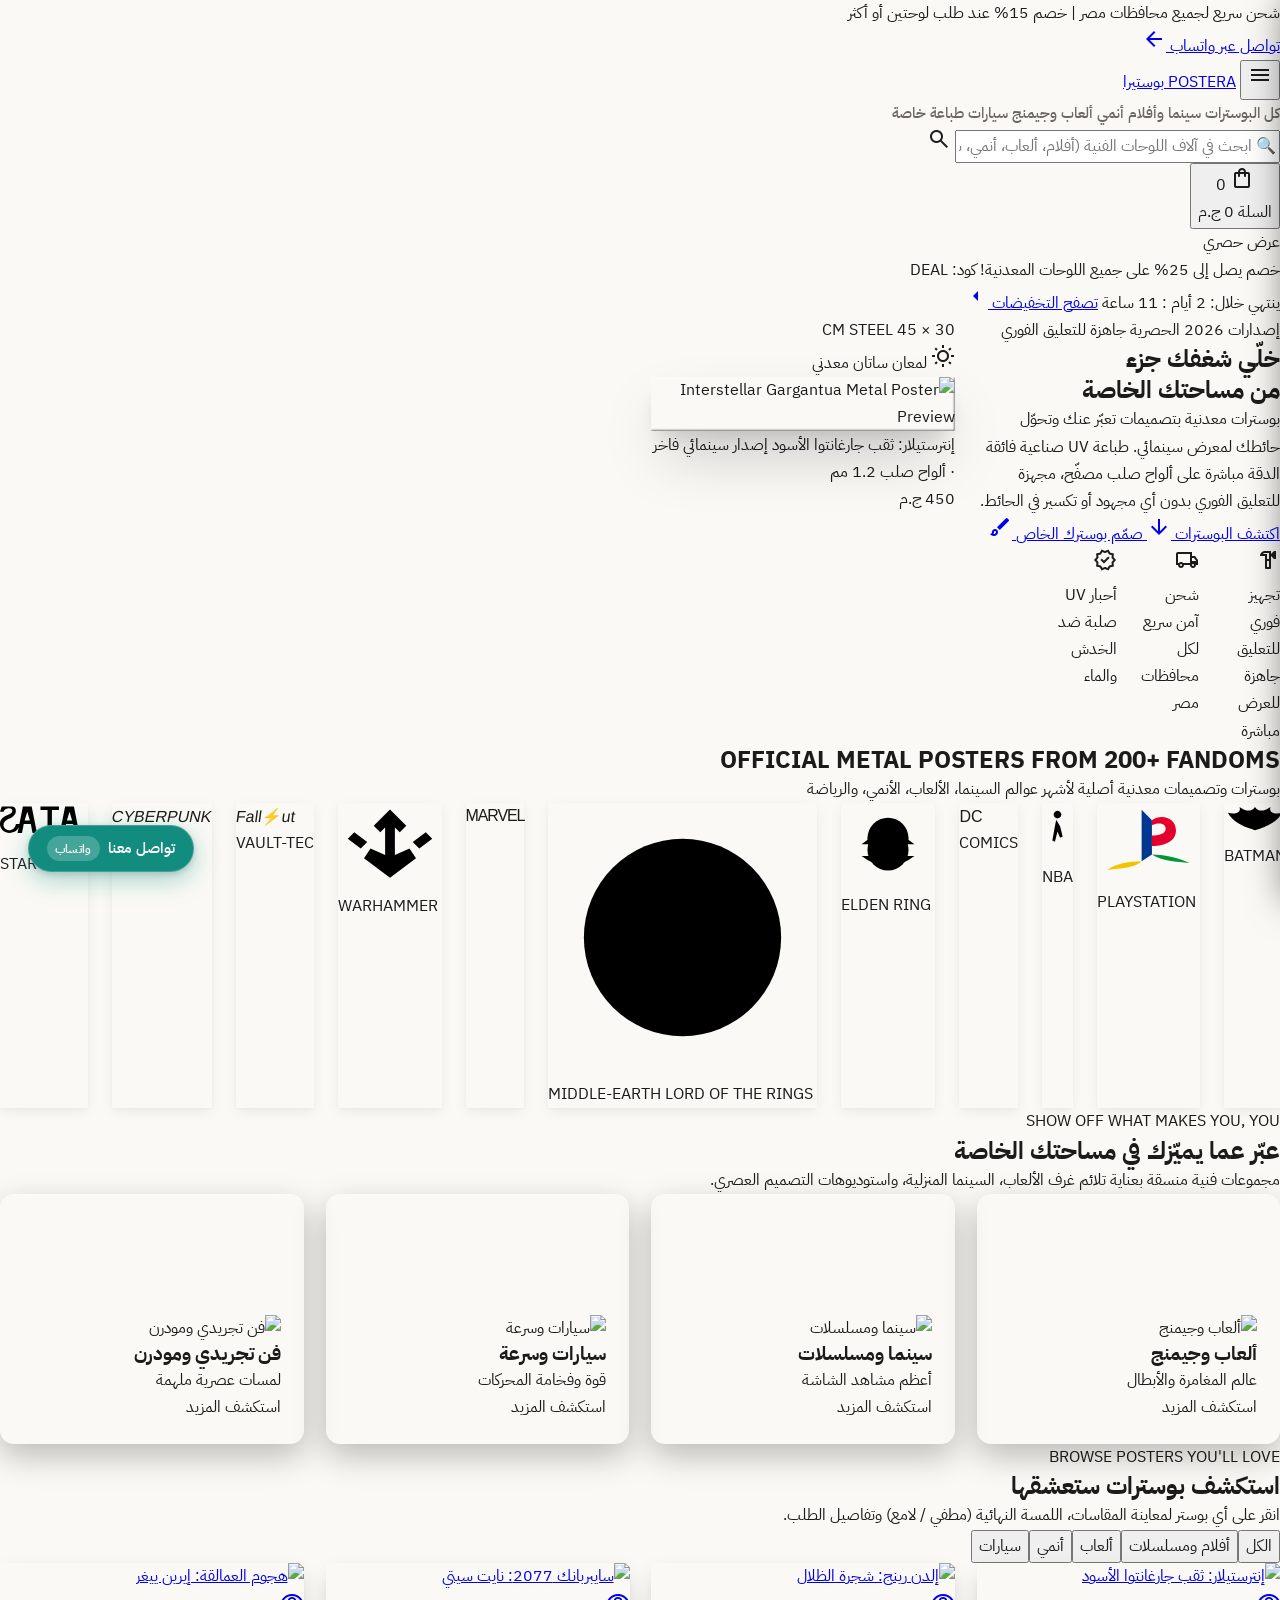
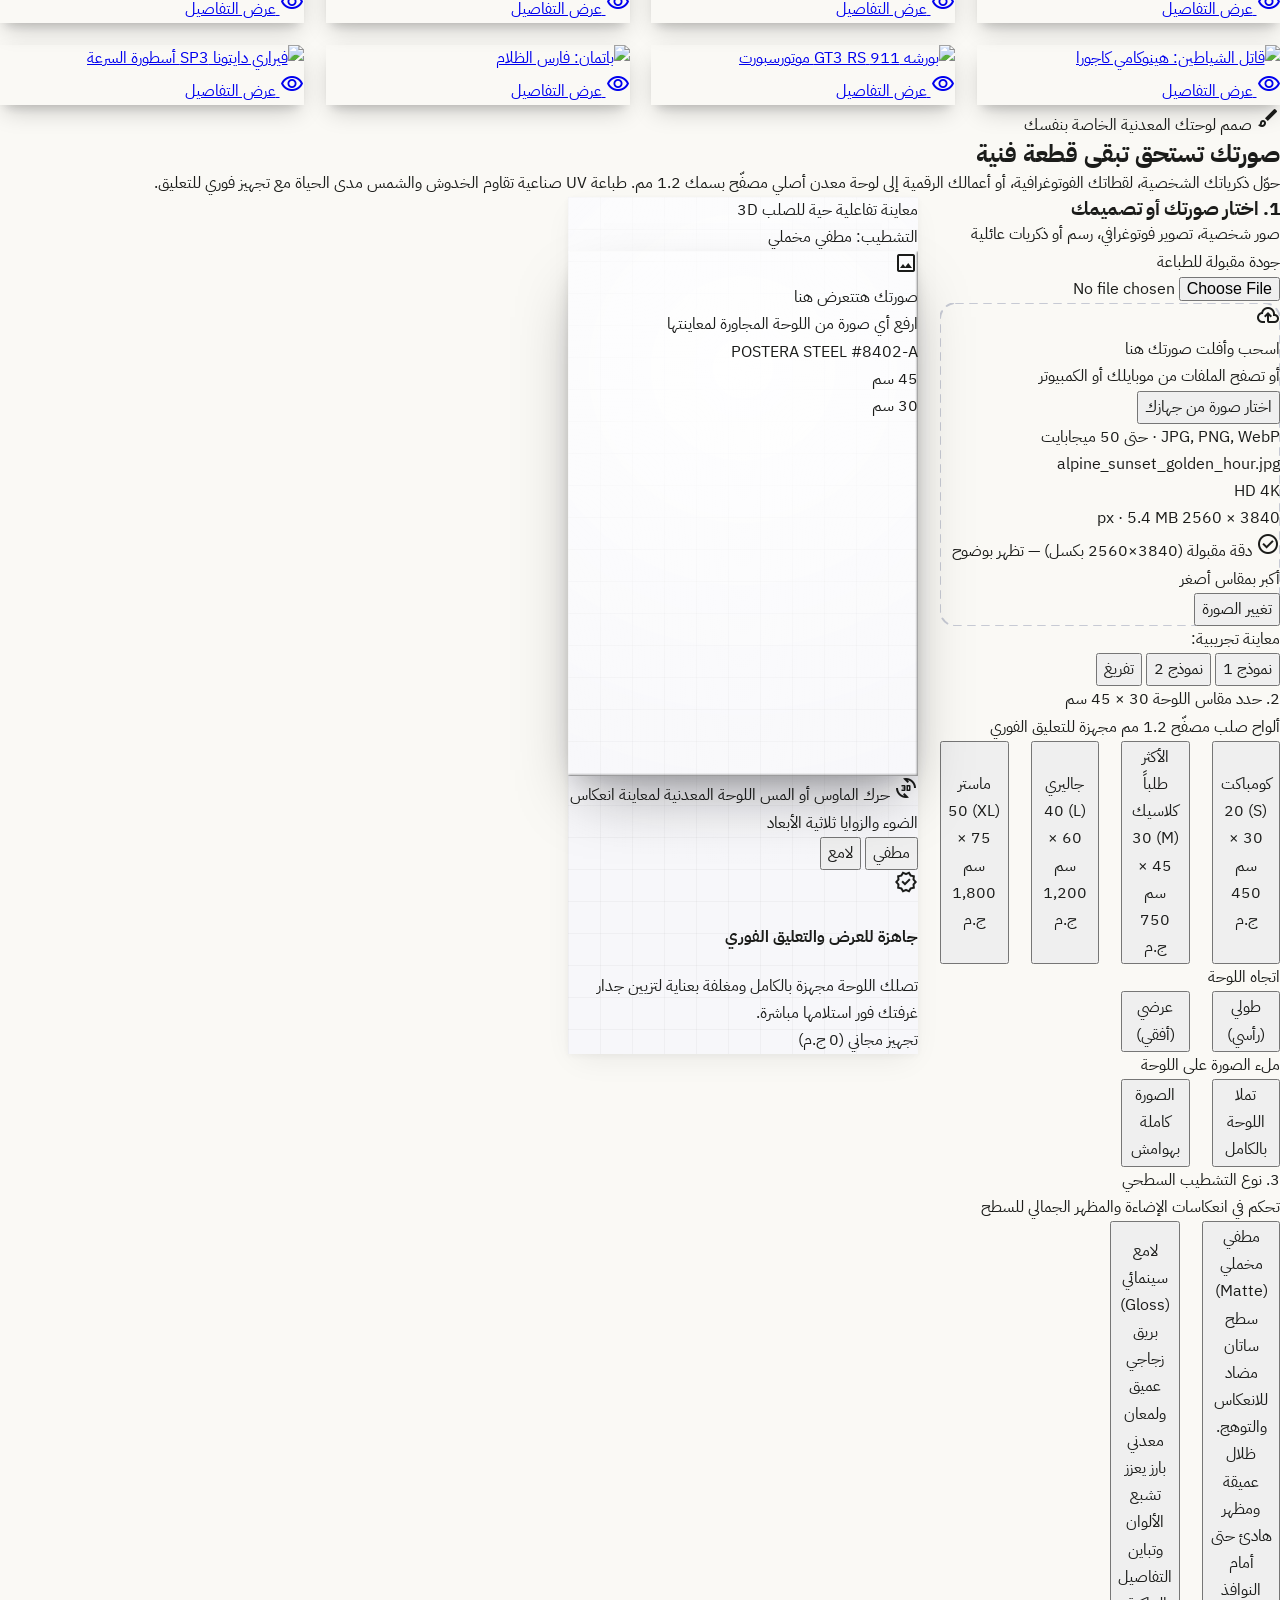
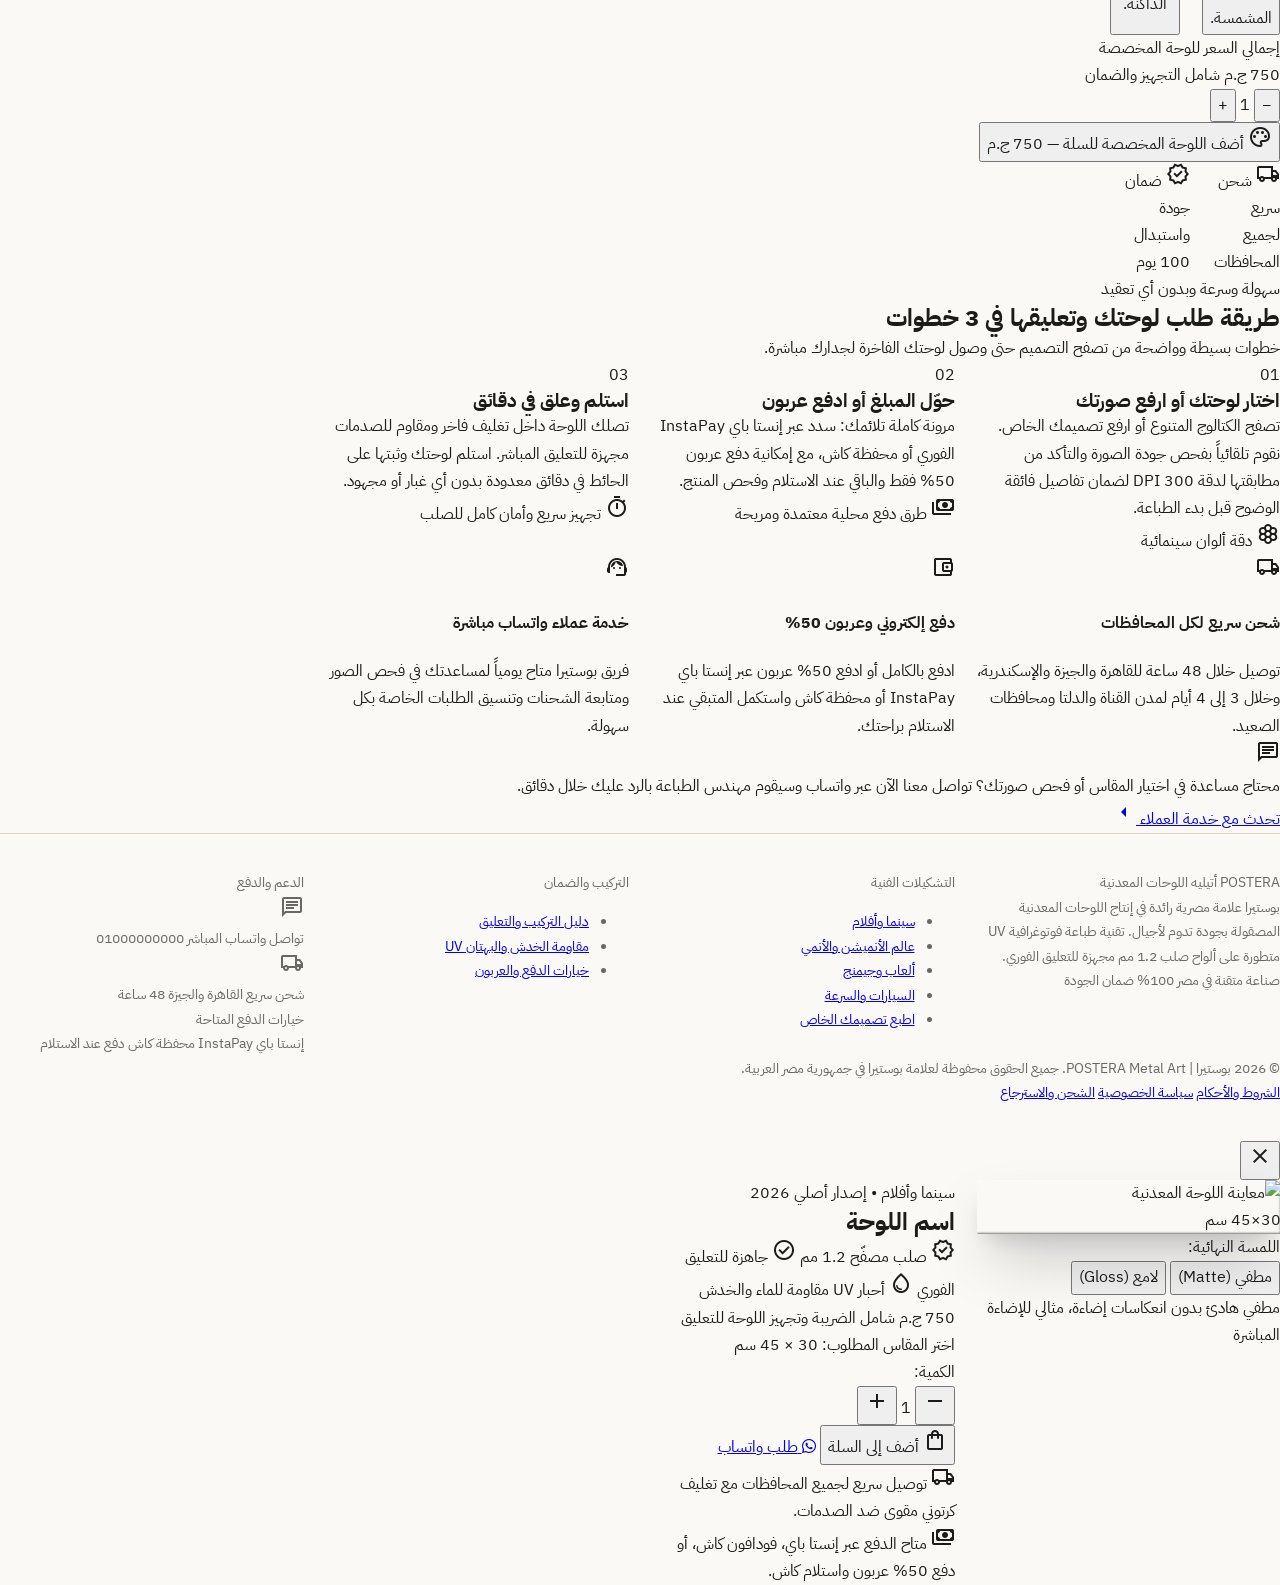
==== commit d254b403: "security: remove demo credentials, admin nav links; add shipping/return info on PDP" ====
--- a/index.html
+++ b/index.html
@@ -170,9 +170,6 @@
 
     <!-- Utilities (Admin & Cart) -->
     <div class="flex items-center gap-4">
-      <a class="p-2 text-on-surface-variant hover:text-primary transition-colors flex items-center justify-center" href="admin.html" title="لوحة الإدارة">
-        <span class="material-symbols-outlined text-[22px]">tune</span>
-      </a>
 
       <!-- Cart Button -->
       <button class="flex items-center gap-3 py-2 px-3.5 bg-surface-container-lowest border border-warm-gray rounded-full hover:border-primary transition-all cursor-pointer" id="openCart" type="button" title="سلة المشتريات">
@@ -1135,7 +1132,7 @@
           <li><a class="hover:text-primary transition-colors" href="#how">دليل التركيب والتعليق</a></li>
           <li><a class="hover:text-primary transition-colors" href="#custom">مقاومة الخدش والبهتان UV</a></li>
           <li><a class="hover:text-primary transition-colors" href="#how">خيارات الدفع والعربون</a></li>
-          <li><a class="hover:text-primary transition-colors" href="admin.html">لوحة تحكم الإدارة</a></li>
+
         </ul>
       </div>
 
@@ -1212,10 +1209,7 @@
     <a href="#how" class="nav-item" data-scroll="how">
       <span class="nav-text">طريقة الطلب والتعليق</span>
     </a>
-    <div class="nav-divider"></div>
-    <a href="admin.html" class="nav-item nav-admin-link">
-      <span class="nav-text">لوحة إدارة المتجر</span>
-    </a>
+  
   </nav>
   <div class="nav-drawer-foot">
     <a id="navWhatsappLink" class="btn block ghost sm" href="https://wa.me/201000000000" target="_blank" rel="noopener">
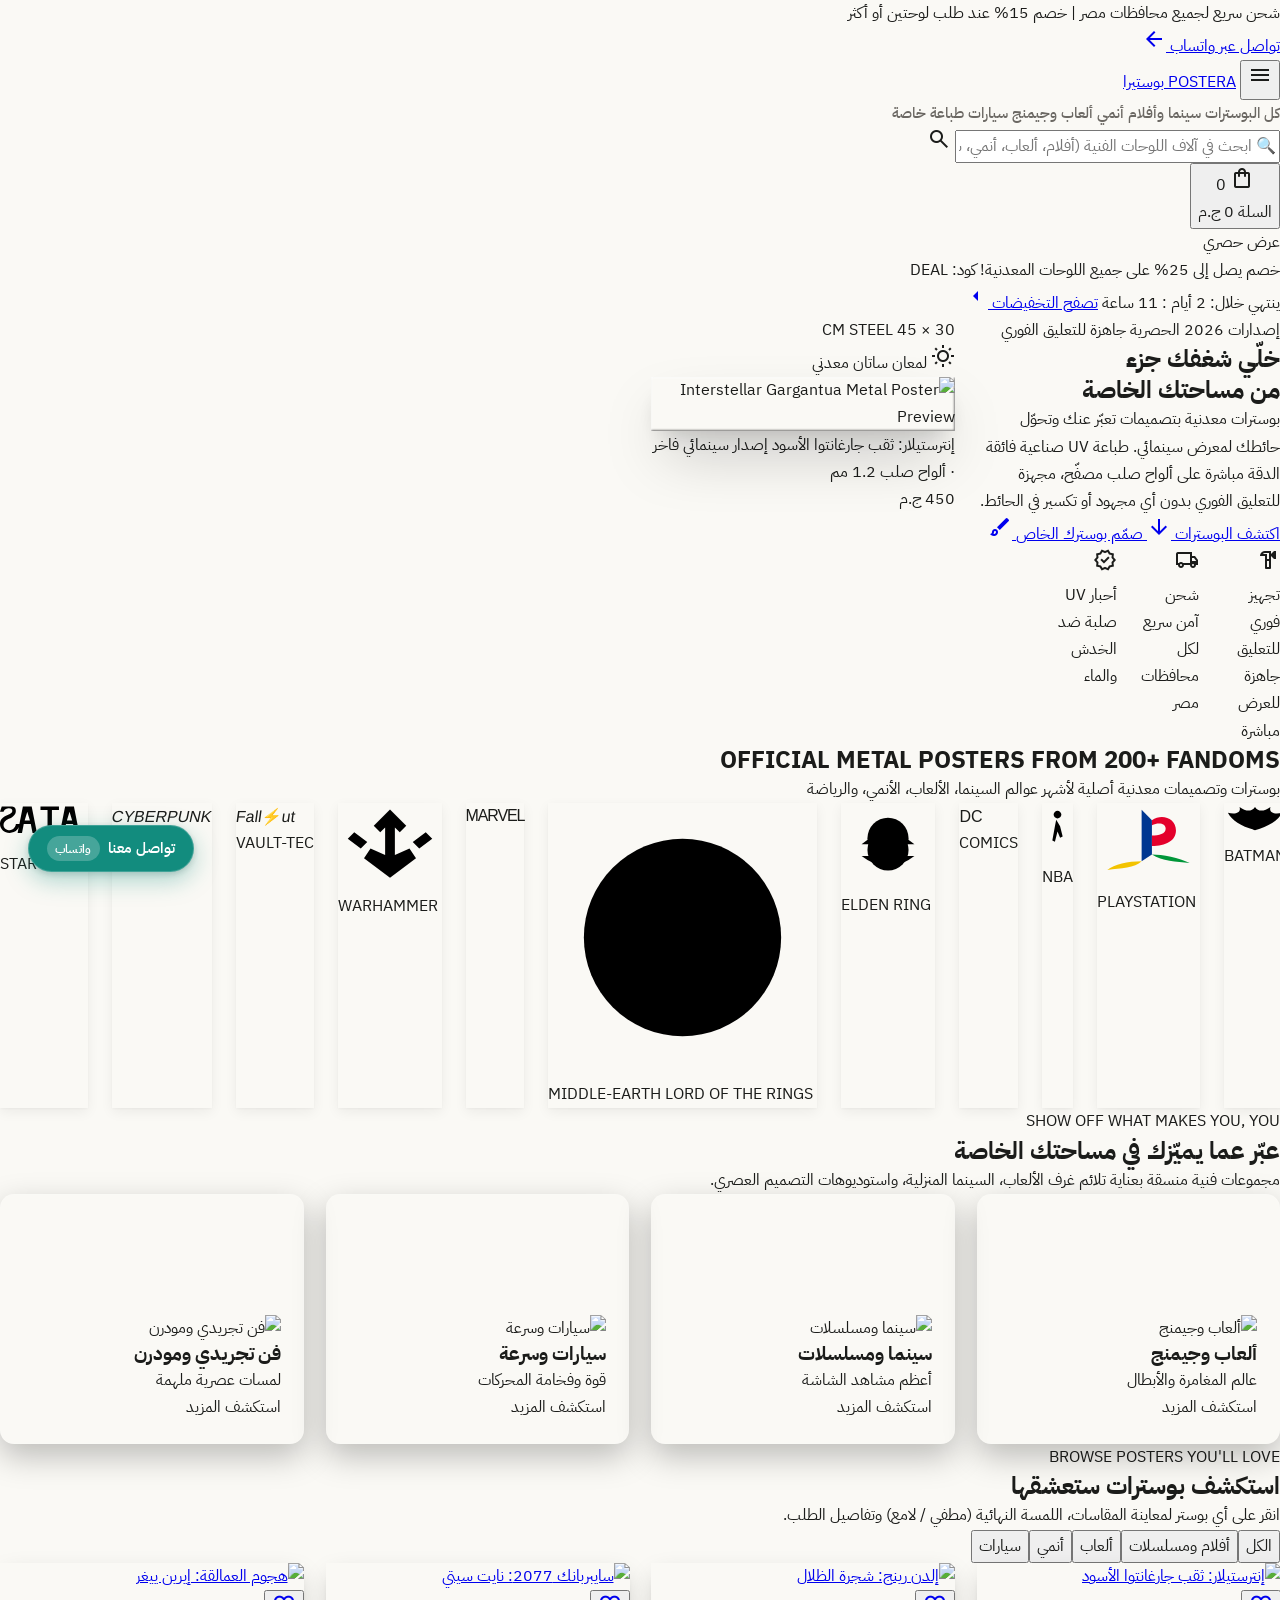
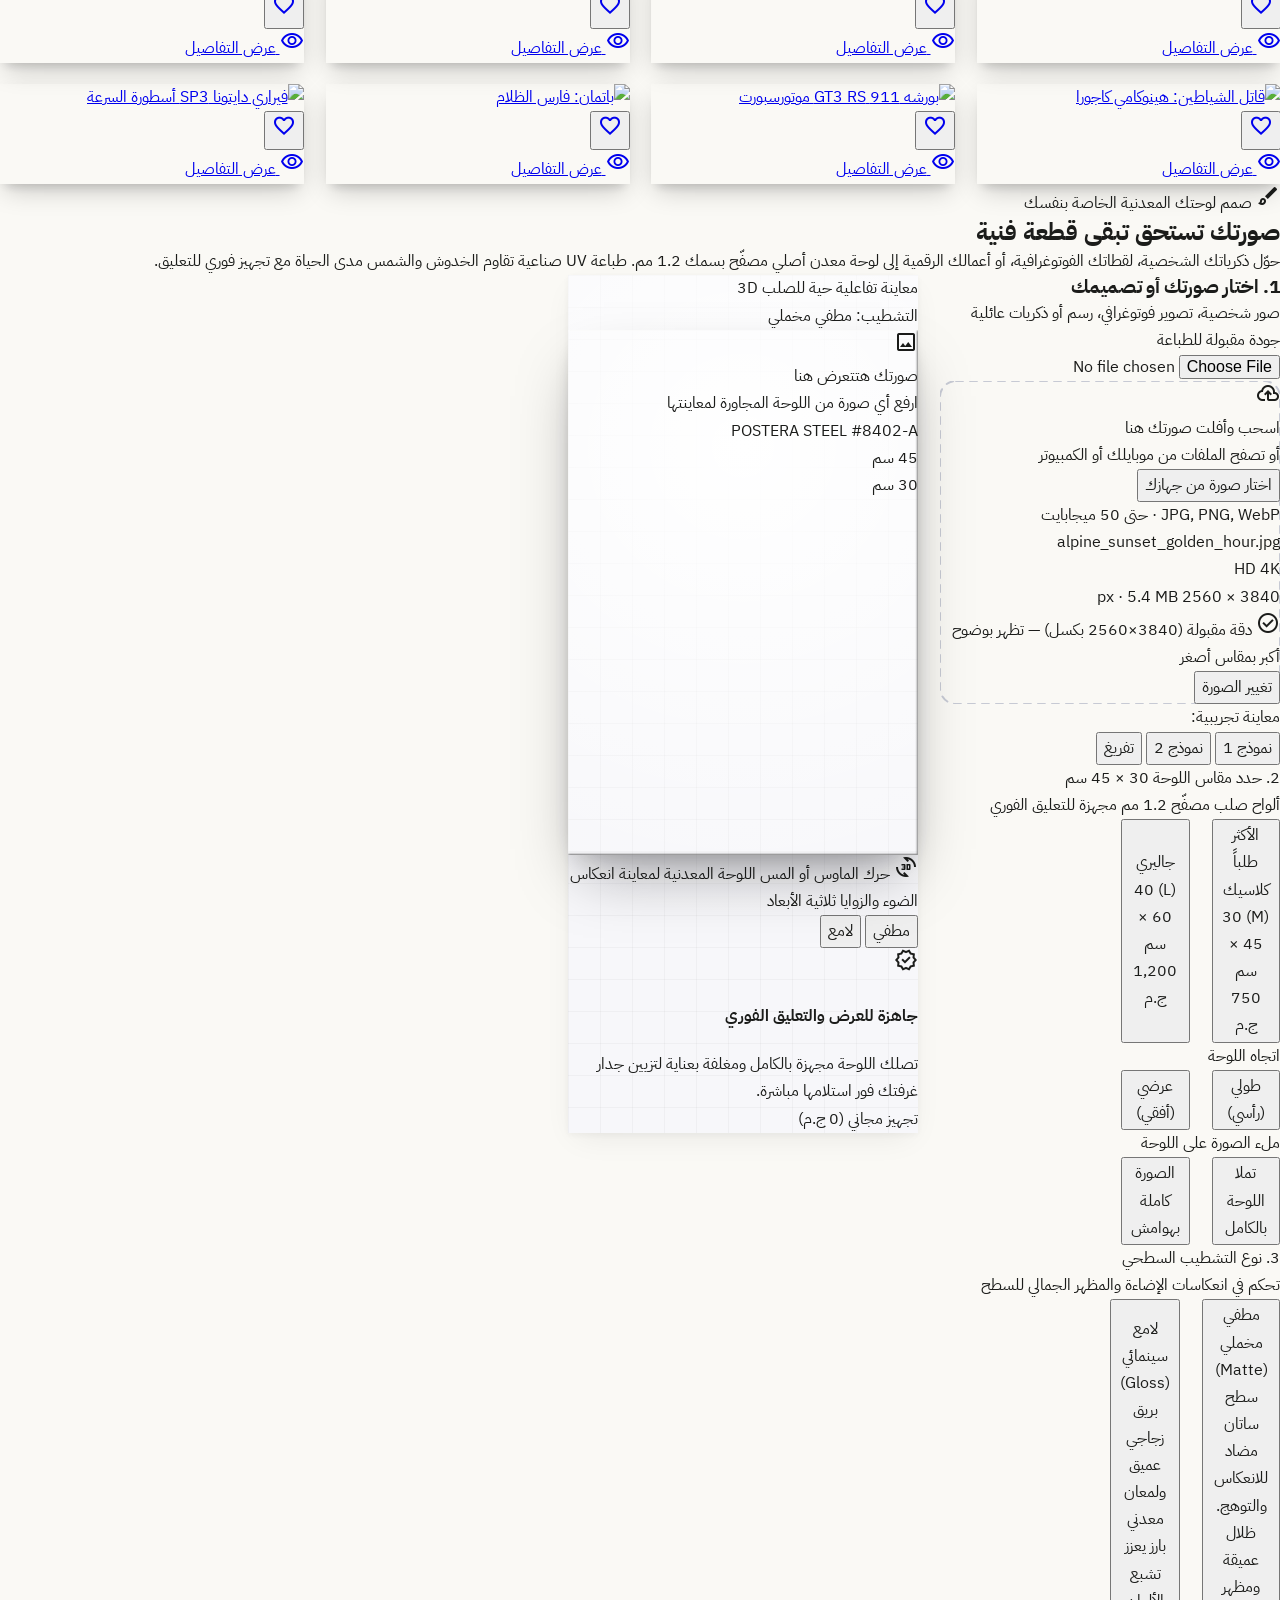
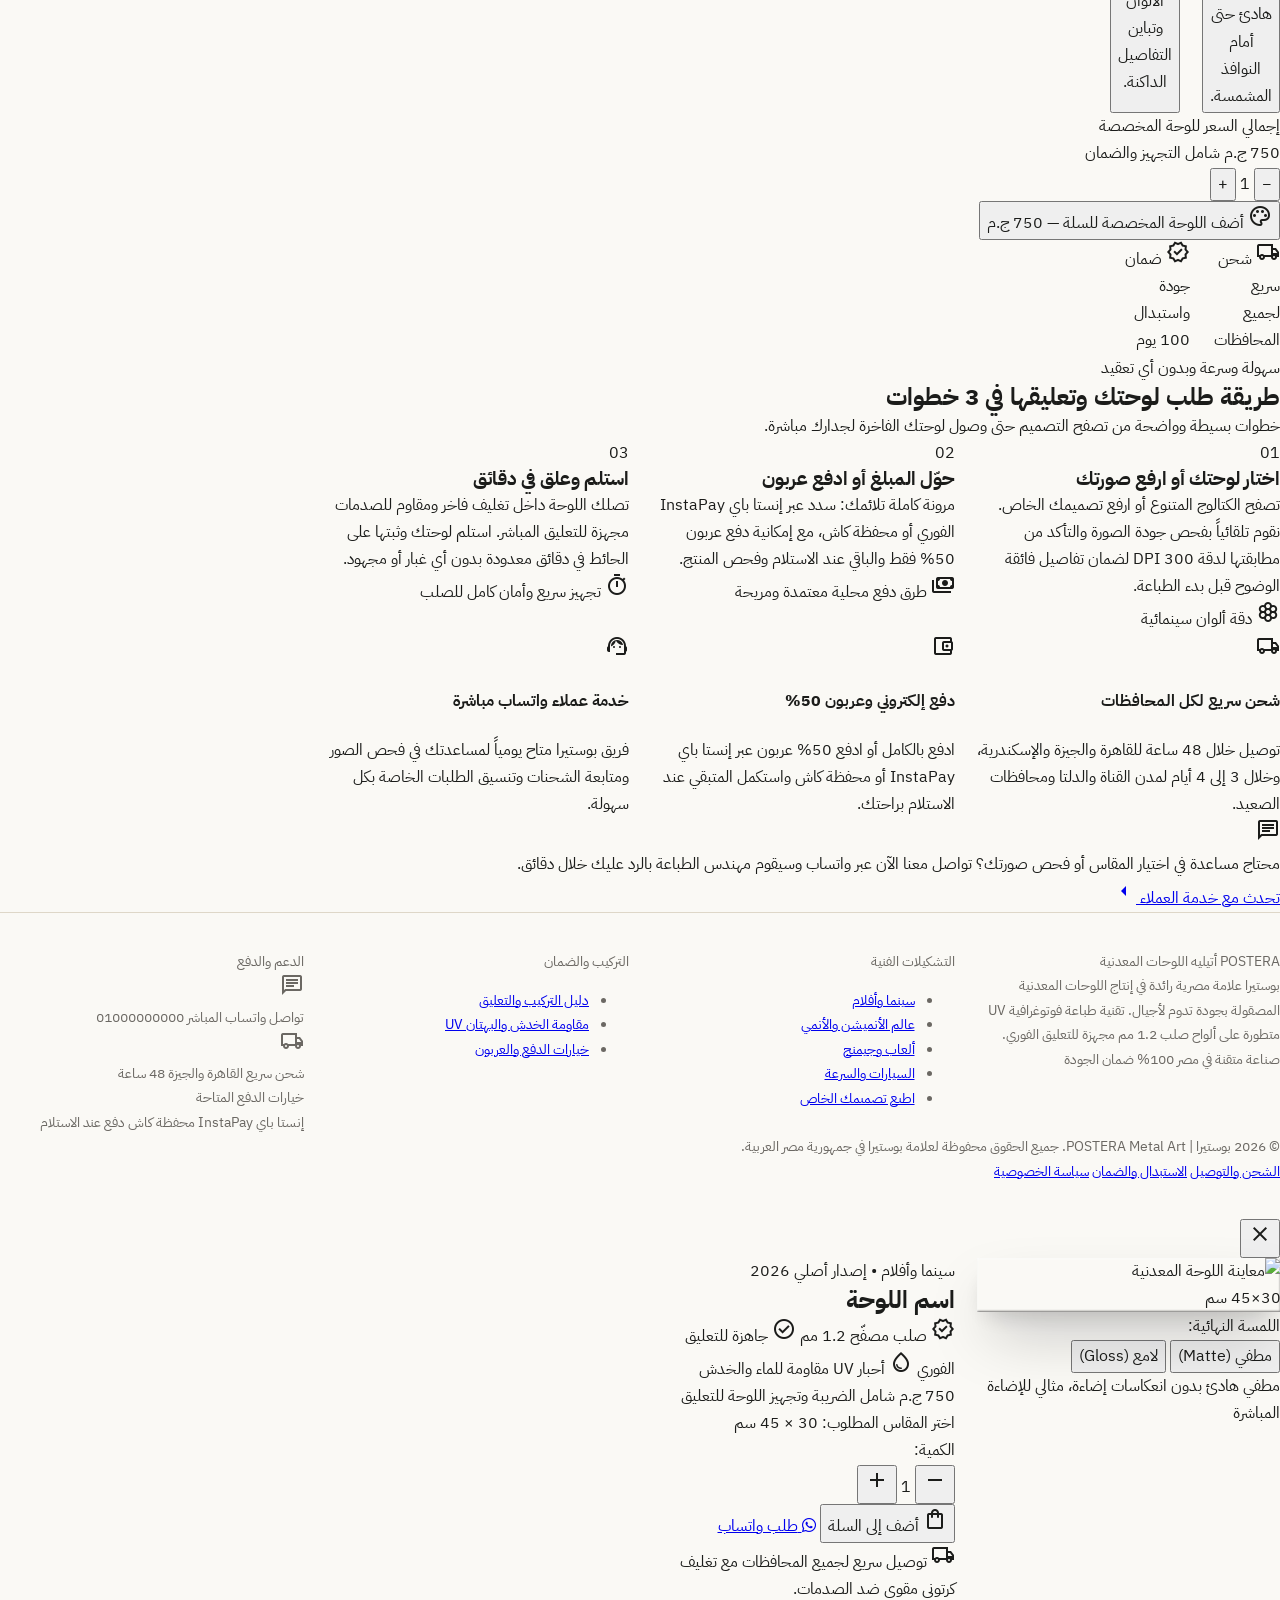
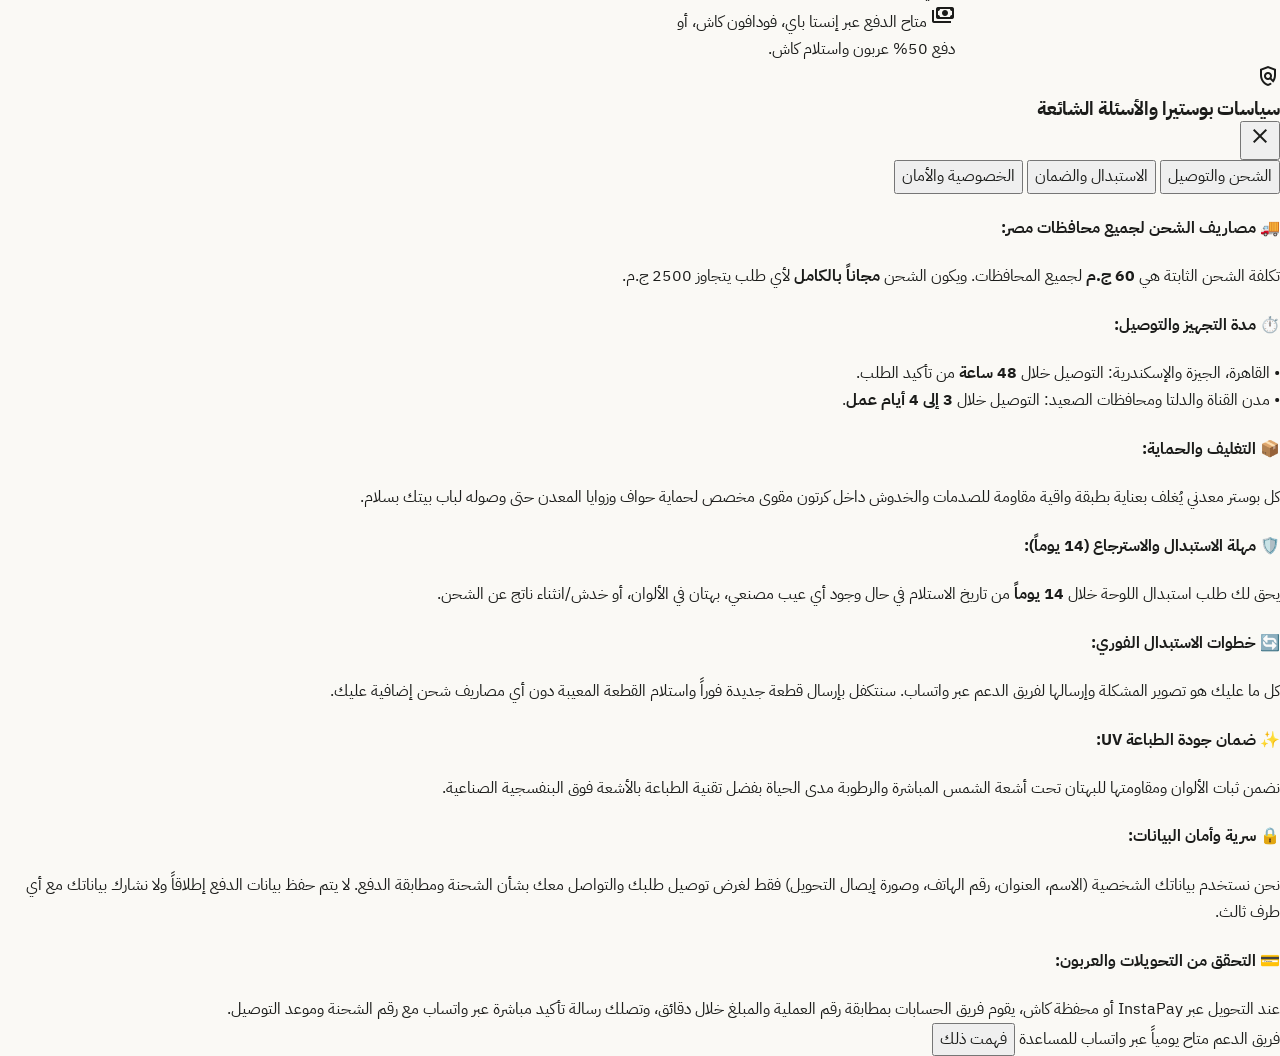
==== commit e48f3e3e: "feat: complete store audit fixes (sizes sync, category filters, mobile overflow, policy modal, wishl" ====
--- a/index.html
+++ b/index.html
@@ -148,7 +148,7 @@
 
       <!-- Desktop Navigation Links -->
       <nav class="hidden xl:flex items-center gap-6 text-sm font-semibold text-on-surface-variant">
-        <a class="header-nav-link text-primary font-bold hover:text-primary transition-colors pb-1" href="#gallery" data-scroll="gallery">كل البوسترات</a>
+        <a class="header-nav-link text-primary font-bold hover:text-primary transition-colors pb-1" href="#gallery" data-cat-filter="الكل" data-scroll="gallery">كل البوسترات</a>
         <a class="header-nav-link hover:text-primary transition-colors pb-1" href="#gallery" data-cat-filter="أفلام ومسلسلات">سينما وأفلام</a>
         <a class="header-nav-link hover:text-primary transition-colors pb-1" href="#gallery" data-cat-filter="أنمي">أنمي</a>
         <a class="header-nav-link hover:text-primary transition-colors pb-1" href="#gallery" data-cat-filter="ألعاب">ألعاب وجيمنج</a>
@@ -657,7 +657,7 @@
 
     <!-- 3. Browse Posters You'll Love (استكشف بوسترات ستعشقها - صور فقط مع نافذة تفاصيل) -->
     <section class="w-full py-16 lg:py-24 bg-surface scroll-mt-24" id="gallery">
-      <div class="max-w-7xl mx-auto px-6 lg:px-12">
+      <div class="max-w-7xl mx-auto px-4 sm:px-6 lg:px-12">
         <!-- Section Header and Filter Pills (Displate Style) -->
         <div class="flex flex-col lg:flex-row lg:items-end justify-between gap-6 mb-10 text-right">
           <div>
@@ -687,8 +687,8 @@
 
     <!-- 4. Custom Metal Art Printing Section (طباعة صورتك الخاصة على معدن) -->
     <section class="w-full py-16 lg:py-24 bg-surface-container-high scroll-mt-24 border-y border-warm-gray" id="custom">
-      <div class="max-w-7xl mx-auto px-6 lg:px-12">
-        <div class="bg-surface-container-lowest rounded-2xl p-6 sm:p-10 lg:p-12 shadow-xl border border-warm-gray">
+      <div class="max-w-7xl mx-auto px-4 sm:px-6 lg:px-12">
+        <div class="bg-surface-container-lowest rounded-2xl p-4 sm:p-10 lg:p-12 shadow-xl border border-warm-gray">
           
           <div class="text-center max-w-3xl mx-auto mb-10">
             <div class="inline-flex items-center gap-2 px-3 py-1 bg-surface-container rounded-full mb-3 border border-warm-gray">
@@ -882,7 +882,7 @@
 
             <!-- Live 3D Canvas Column (Left in RTL) -->
             <div class="lg:col-span-7 sticky top-28 order-1 lg:order-2">
-              <div class="gallery-grid-bg rounded-2xl border border-warm-gray p-6 sm:p-10 relative overflow-hidden shadow-subtle-lift">
+              <div class="gallery-grid-bg rounded-2xl border border-warm-gray p-3 sm:p-6 lg:p-10 relative overflow-hidden shadow-subtle-lift">
                 <div class="flex items-center justify-between mb-8 z-10 relative">
                   <div class="flex items-center gap-2">
                     <span class="flex h-2.5 w-2.5 relative">
@@ -899,10 +899,10 @@
                 </div>
 
                 <!-- 3D Mockup Stage -->
-                <div class="relative min-h-[460px] sm:min-h-[540px] flex items-center justify-center py-4">
-                  <div class="absolute w-72 sm:w-88 h-96 bg-black/25 blur-3xl rounded-full transform -translate-y-4 pointer-events-none" id="ambient-wall-shadow"></div>
-
-                  <div class="metal-edge-bevel relative transition-all duration-300 rounded-md overflow-hidden bg-pure-black flex flex-col justify-end w-[280px] sm:w-[350px] aspect-[2/3] cursor-grab active:cursor-grabbing select-none group" data-purpose="metal-poster-element" id="metal-poster-mockup">
+                <div class="relative min-h-[420px] sm:min-h-[540px] flex items-center justify-center py-4">
+                  <div class="absolute w-64 sm:w-88 h-96 bg-black/25 blur-3xl rounded-full transform -translate-y-4 pointer-events-none" id="ambient-wall-shadow"></div>
+
+                  <div class="metal-edge-bevel relative transition-all duration-300 rounded-md overflow-hidden bg-pure-black flex flex-col justify-end w-[240px] xs:w-[270px] sm:w-[350px] max-w-full aspect-[2/3] cursor-grab active:cursor-grabbing select-none group" data-purpose="metal-poster-element" id="metal-poster-mockup">
                     <div class="absolute inset-0 bg-cover bg-center transition-all duration-300" id="poster-art-layer" style="background-image: url('https://images.unsplash.com/photo-1506744038136-46273834b3fb?auto=format&fit=crop&w=1200&q=85'); background-size: cover; background-position: center;">
                       <div class="hidden absolute inset-0 bg-pure-black/90 flex flex-col items-center justify-center p-6 text-center text-white" id="empty-state-overlay">
                         <div class="w-14 h-14 rounded-2xl border-2 border-dashed border-white/40 flex items-center justify-center mb-3 text-white/60">
@@ -1169,9 +1169,9 @@
     <div class="pt-8 flex flex-col md:flex-row items-center justify-between gap-4 text-xs text-outline">
       <p>© 2026 بوستيرا | POSTERA Metal Art. جميع الحقوق محفوظة لعلامة بوستيرا في جمهورية مصر العربية.</p>
       <div class="flex items-center gap-6">
-        <a class="hover:text-primary transition-colors" href="#">الشروط والأحكام</a>
-        <a class="hover:text-primary transition-colors" href="#">سياسة الخصوصية</a>
-        <a class="hover:text-primary transition-colors" href="#">الشحن والاسترجاع</a>
+        <a class="hover:text-primary transition-colors cursor-pointer policy-trigger" data-policy="tabShipping" href="#shipping">الشحن والتوصيل</a>
+        <a class="hover:text-primary transition-colors cursor-pointer policy-trigger" data-policy="tabReturns" href="#returns">الاستبدال والضمان</a>
+        <a class="hover:text-primary transition-colors cursor-pointer policy-trigger" data-policy="tabPrivacy" href="#privacy">سياسة الخصوصية</a>
       </div>
     </div>
   </div>
@@ -1188,7 +1188,7 @@
     <button class="iconbtn" id="closeMenu" type="button" aria-label="إغلاق القائمة">✕</button>
   </div>
   <nav class="nav-drawer-body" id="navDrawerBody" aria-label="قائمة التصفح">
-    <a href="#gallery" class="nav-item" data-scroll="gallery">
+    <a href="#gallery" class="nav-item" data-cat-filter="الكل" data-scroll="gallery">
       <span class="nav-text">كل البوسترات</span>
     </a>
     <a href="#gallery" class="nav-item" data-cat-filter="أفلام ومسلسلات">
@@ -1445,6 +1445,83 @@
   <div class="dfoot" id="dfoot"></div>
 </aside>
 
+<!-- نافذة السياسات والأسئلة الشائعة (Policy & Trust Modal) -->
+<div class="fixed inset-0 z-50 flex items-center justify-center p-3 sm:p-6 bg-pure-black/80 backdrop-blur-md opacity-0 pointer-events-none transition-opacity duration-300" id="policyModal" role="dialog" aria-modal="true" aria-labelledby="policyModalTitle">
+  <div class="relative w-full max-w-2xl max-h-[90vh] bg-surface rounded-2xl border border-warm-gray shadow-2xl overflow-hidden flex flex-col my-auto transition-transform duration-300 scale-95" id="policyModalCard">
+    <!-- Header -->
+    <div class="p-5 border-b border-warm-gray flex items-center justify-between bg-surface-container-low">
+      <div class="flex items-center gap-2">
+        <span class="material-symbols-outlined text-primary text-[22px]">policy</span>
+        <h3 class="font-bold text-base text-primary" id="policyModalTitle">سياسات بوستيرا والأسئلة الشائعة</h3>
+      </div>
+      <button class="w-8 h-8 rounded-full bg-surface hover:bg-surface-container text-primary flex items-center justify-center transition-colors border border-warm-gray cursor-pointer" id="closePolicyModal" type="button" aria-label="إغلاق">
+        <span class="material-symbols-outlined text-[18px]">close</span>
+      </button>
+    </div>
+
+    <!-- Policy Tabs -->
+    <div class="flex border-b border-warm-gray bg-surface text-xs font-bold text-outline">
+      <button class="flex-1 py-3 px-4 text-center border-b-2 border-primary text-primary transition-colors cursor-pointer policy-tab-btn active" data-tab="tabShipping" type="button">الشحن والتوصيل</button>
+      <button class="flex-1 py-3 px-4 text-center border-b-2 border-transparent hover:text-primary transition-colors cursor-pointer policy-tab-btn" data-tab="tabReturns" type="button">الاستبدال والضمان</button>
+      <button class="flex-1 py-3 px-4 text-center border-b-2 border-transparent hover:text-primary transition-colors cursor-pointer policy-tab-btn" data-tab="tabPrivacy" type="button">الخصوصية والأمان</button>
+    </div>
+
+    <!-- Content -->
+    <div class="overflow-y-auto p-5 sm:p-6 text-xs sm:text-sm text-on-surface-variant leading-relaxed space-y-4">
+      <!-- Tab 1: Shipping -->
+      <div id="tabShipping" class="policy-pane space-y-3">
+        <div class="p-3.5 bg-surface-container-low rounded-xl border border-warm-gray">
+          <h4 class="font-bold text-primary mb-1">🚚 مصاريف الشحن لجميع محافظات مصر:</h4>
+          <p>تكلفة الشحن الثابتة هي <strong>60 ج.م</strong> لجميع المحافظات. ويكون الشحن <strong>مجاناً بالكامل</strong> لأي طلب يتجاوز 2500 ج.م.</p>
+        </div>
+        <div class="p-3.5 bg-surface-container-low rounded-xl border border-warm-gray">
+          <h4 class="font-bold text-primary mb-1">⏱️ مدة التجهيز والتوصيل:</h4>
+          <p>• القاهرة، الجيزة والإسكندرية: التوصيل خلال <strong>48 ساعة</strong> من تأكيد الطلب.</p>
+          <p>• مدن القناة والدلتا ومحافظات الصعيد: التوصيل خلال <strong>3 إلى 4 أيام عمل</strong>.</p>
+        </div>
+        <div class="p-3.5 bg-surface-container-low rounded-xl border border-warm-gray">
+          <h4 class="font-bold text-primary mb-1">📦 التغليف والحماية:</h4>
+          <p>كل بوستر معدني يُغلف بعناية بطبقة واقية مقاومة للصدمات والخدوش داخل كرتون مقوى مخصص لحماية حواف وزوايا المعدن حتى وصوله لباب بيتك بسلام.</p>
+        </div>
+      </div>
+
+      <!-- Tab 2: Returns -->
+      <div id="tabReturns" class="policy-pane space-y-3 hidden">
+        <div class="p-3.5 bg-surface-container-low rounded-xl border border-warm-gray">
+          <h4 class="font-bold text-primary mb-1">🛡️ مهلة الاستبدال والاسترجاع (14 يوماً):</h4>
+          <p>يحق لك طلب استبدال اللوحة خلال <strong>14 يوماً</strong> من تاريخ الاستلام في حال وجود أي عيب مصنعي، بهتان في الألوان، أو خدش/انثناء ناتج عن الشحن.</p>
+        </div>
+        <div class="p-3.5 bg-surface-container-low rounded-xl border border-warm-gray">
+          <h4 class="font-bold text-primary mb-1">🔄 خطوات الاستبدال الفوري:</h4>
+          <p>كل ما عليك هو تصوير المشكلة وإرسالها لفريق الدعم عبر واتساب. سنتكفل بإرسال قطعة جديدة فوراً واستلام القطعة المعيبة دون أي مصاريف شحن إضافية عليك.</p>
+        </div>
+        <div class="p-3.5 bg-surface-container-low rounded-xl border border-warm-gray">
+          <h4 class="font-bold text-primary mb-1">✨ ضمان جودة الطباعة UV:</h4>
+          <p>نضمن ثبات الألوان ومقاومتها للبهتان تحت أشعة الشمس المباشرة والرطوبة مدى الحياة بفضل تقنية الطباعة بالأشعة فوق البنفسجية الصناعية.</p>
+        </div>
+      </div>
+
+      <!-- Tab 3: Privacy -->
+      <div id="tabPrivacy" class="policy-pane space-y-3 hidden">
+        <div class="p-3.5 bg-surface-container-low rounded-xl border border-warm-gray">
+          <h4 class="font-bold text-primary mb-1">🔒 سرية وأمان البيانات:</h4>
+          <p>نحن نستخدم بياناتك الشخصية (الاسم، العنوان، رقم الهاتف، وصورة إيصال التحويل) فقط لغرض توصيل طلبك والتواصل معك بشأن الشحنة ومطابقة الدفع. لا يتم حفظ بيانات الدفع إطلاقاً ولا نشارك بياناتك مع أي طرف ثالث.</p>
+        </div>
+        <div class="p-3.5 bg-surface-container-low rounded-xl border border-warm-gray">
+          <h4 class="font-bold text-primary mb-1">💳 التحقق من التحويلات والعربون:</h4>
+          <p>عند التحويل عبر InstaPay أو محفظة كاش، يقوم فريق الحسابات بمطابقة رقم العملية والمبلغ خلال دقائق، وتصلك رسالة تأكيد مباشرة عبر واتساب مع رقم الشحنة وموعد التوصيل.</p>
+        </div>
+      </div>
+    </div>
+
+    <!-- Footer -->
+    <div class="p-4 border-t border-warm-gray bg-surface-container-low flex items-center justify-between">
+      <span class="text-xs text-outline">فريق الدعم متاح يومياً عبر واتساب للمساعدة</span>
+      <button class="px-5 py-2 bg-primary text-on-primary rounded text-xs font-bold hover:bg-pure-black transition-colors cursor-pointer" id="okPolicyModal" type="button">فهمت ذلك</button>
+    </div>
+  </div>
+</div>
+
 <!-- زر واتساب العائم لخدمة العملاء -->
 <a id="whatsappFloat" class="whatsapp-float" href="https://wa.me/201000000000" target="_blank" rel="noopener" aria-label="تواصل معنا عبر واتساب" title="تواصل معنا عبر واتساب">
   <span class="whatsapp-float-text">تواصل معنا</span>
--- a/style.css
+++ b/style.css
@@ -66,6 +66,8 @@
 html {
   scroll-behavior: smooth;
   scroll-padding-top: env(safe-area-inset-top, 0px);
+  overflow-x: hidden;
+  max-width: 100vw;
 }
 
 body {
@@ -77,6 +79,9 @@
   font-size: 16px;
   line-height: 1.7;
   -webkit-font-smoothing: antialiased;
+  overflow-x: hidden;
+  max-width: 100vw;
+  width: 100%;
 }
 
 h1, h2, h3 {
@@ -364,8 +369,10 @@
   border-left: 1px solid var(--line);
   display: flex;
   flex-direction: column;
-  transform: translateX(104%);
-  transition: transform 0.3s cubic-bezier(0.16, 1, 0.3, 1);
+  transform: translateX(110%);
+  visibility: hidden;
+  pointer-events: none;
+  transition: transform 0.3s cubic-bezier(0.16, 1, 0.3, 1), visibility 0.3s;
   padding-top: env(safe-area-inset-top, 0px);
   padding-bottom: env(safe-area-inset-bottom, 0px);
   box-shadow: -10px 0 35px rgba(0, 0, 0, 0.5);
@@ -373,6 +380,8 @@
 
 .nav-drawer.open {
   transform: none;
+  visibility: visible;
+  pointer-events: auto;
 }
 
 .nav-drawer-body {
@@ -1509,14 +1518,18 @@
   border-right: 1px solid var(--line);
   display: flex;
   flex-direction: column;
-  transform: translateX(-104%);
-  transition: transform 0.3s ease;
+  transform: translateX(-110%);
+  visibility: hidden;
+  pointer-events: none;
+  transition: transform 0.3s ease, visibility 0.3s;
   padding-top: env(safe-area-inset-top, 0px);
   padding-bottom: env(safe-area-inset-bottom, 0px);
 }
 
 .drawer.open {
   transform: none;
+  visibility: visible;
+  pointer-events: auto;
 }
 
 .dhead {
@@ -2343,8 +2356,13 @@
 
 @media (max-width: 480px) {
   .whatsapp-float {
-    padding: 8px 14px;
-    font-size: 0.85rem;
+    bottom: 16px;
+    left: 16px;
+    padding: 8px 12px;
+    font-size: 0.82rem;
+    gap: 6px;
+    max-width: calc(100vw - 32px);
+    box-sizing: border-box;
   }
 }
 
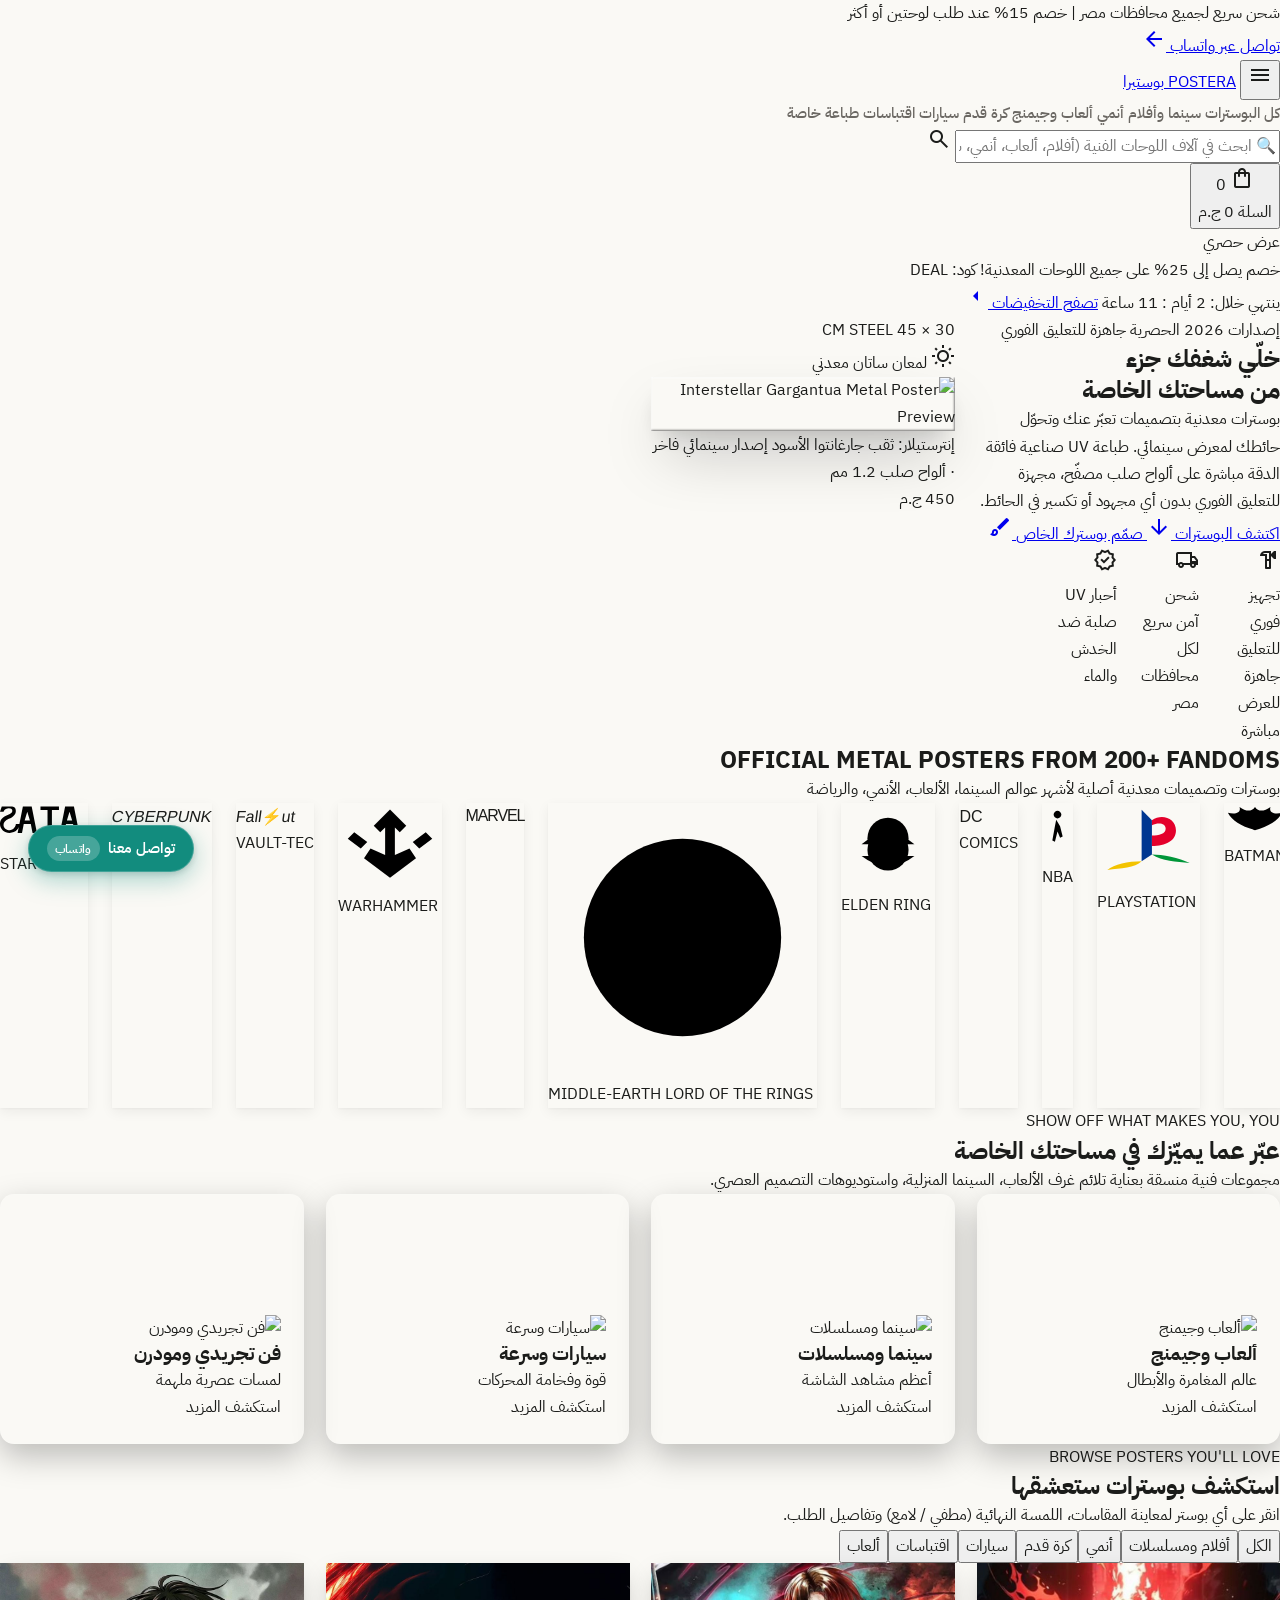
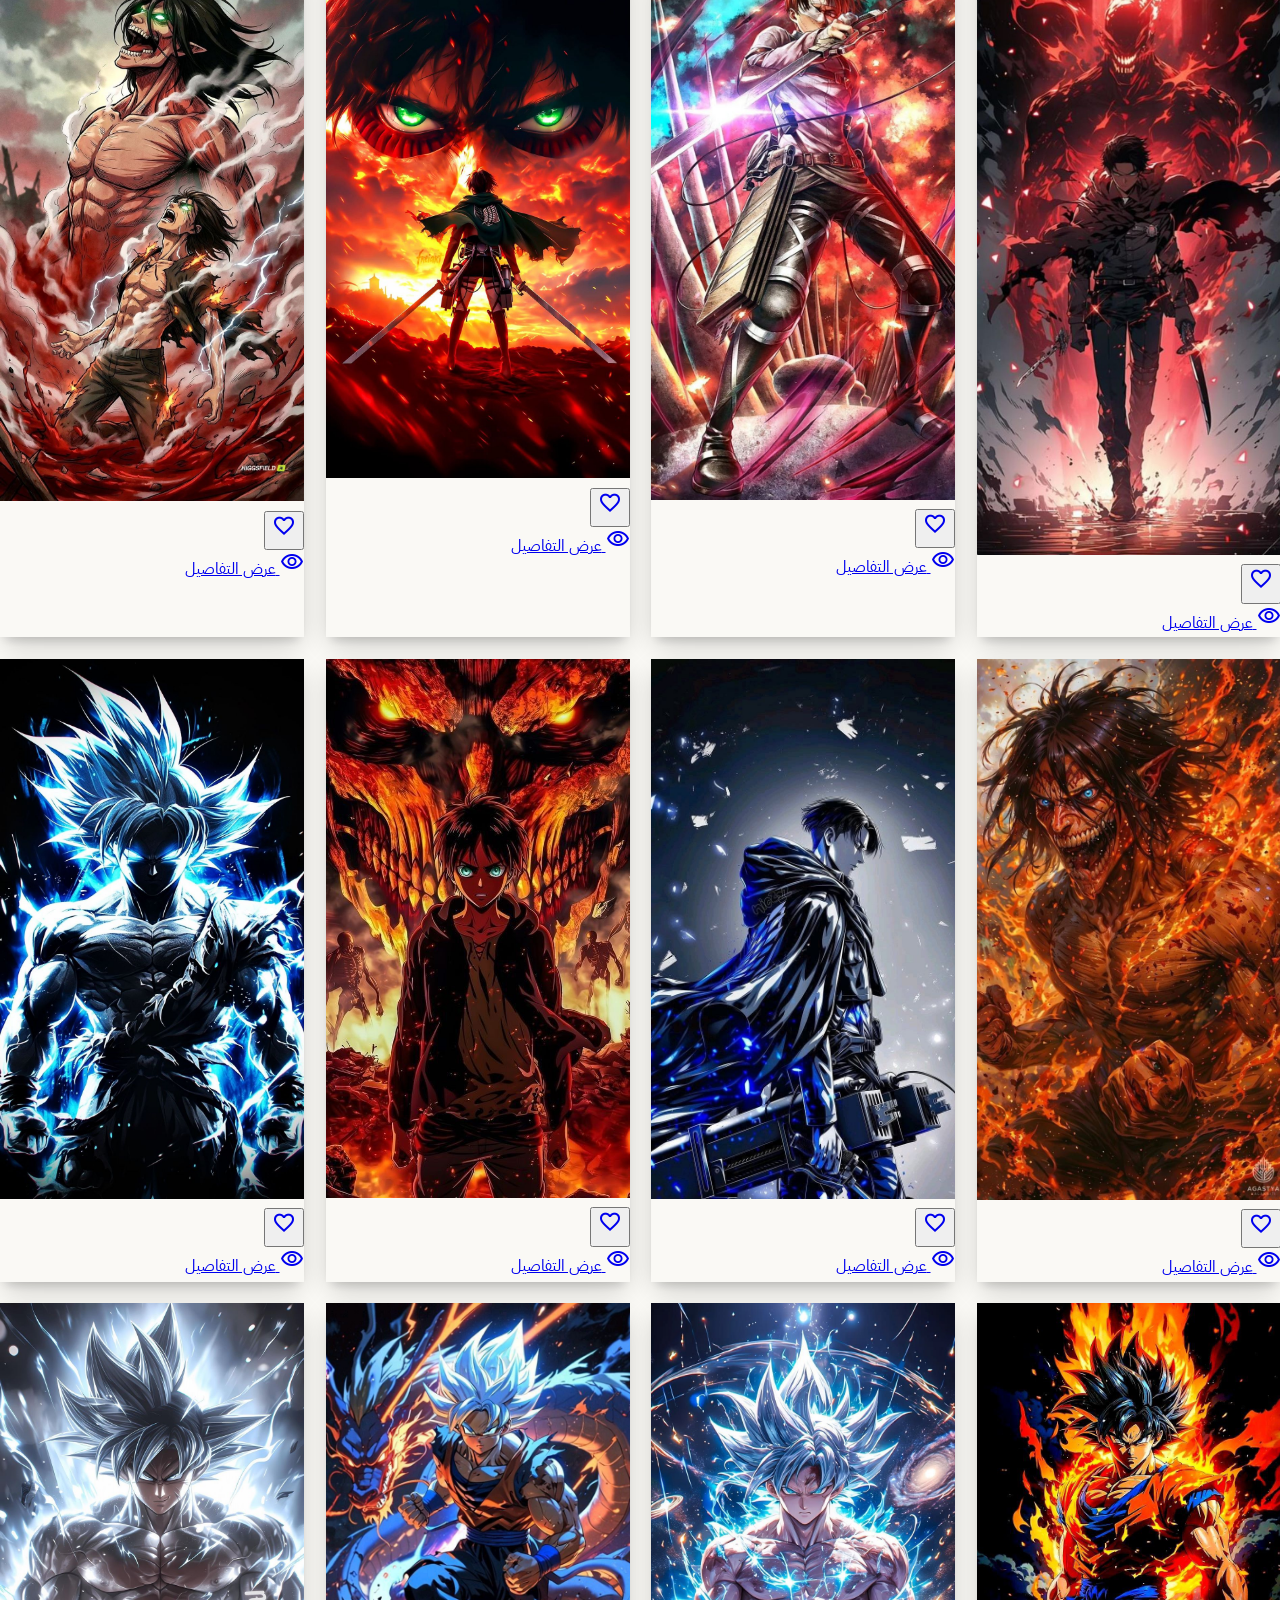
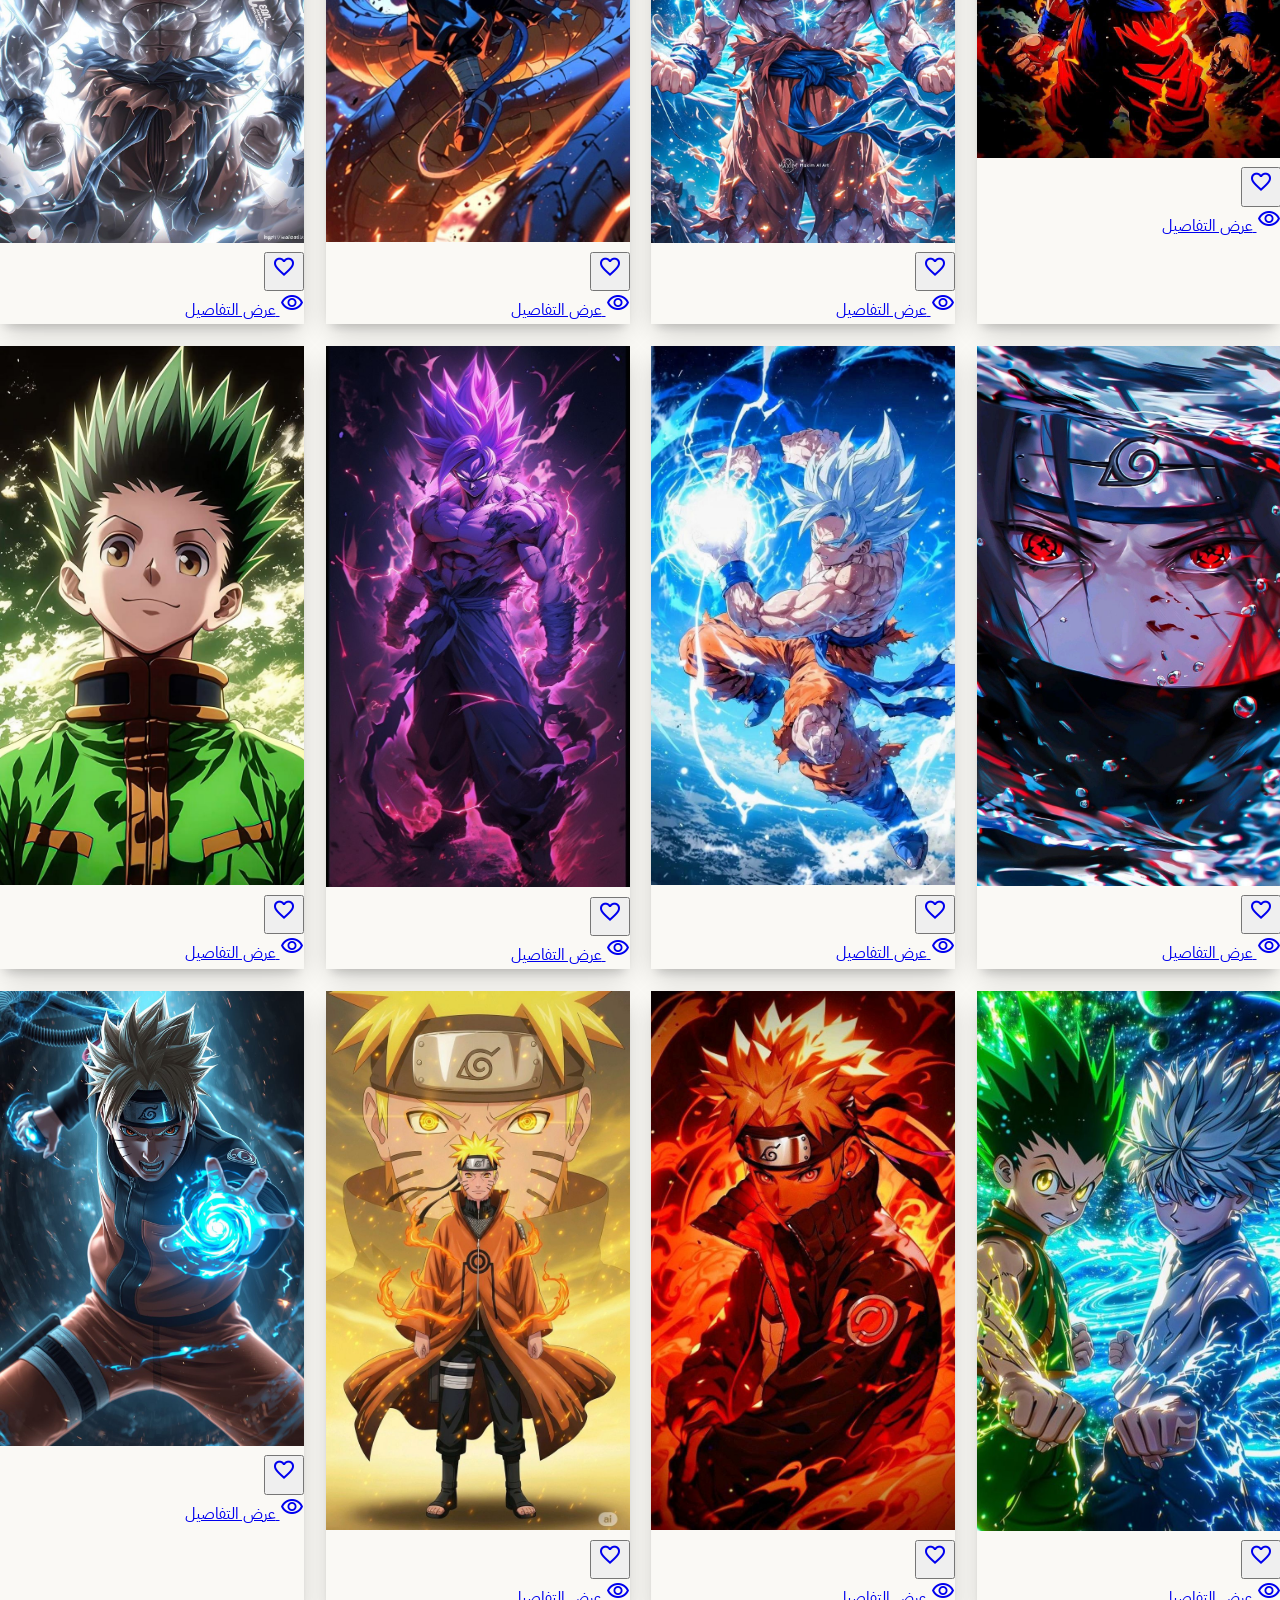
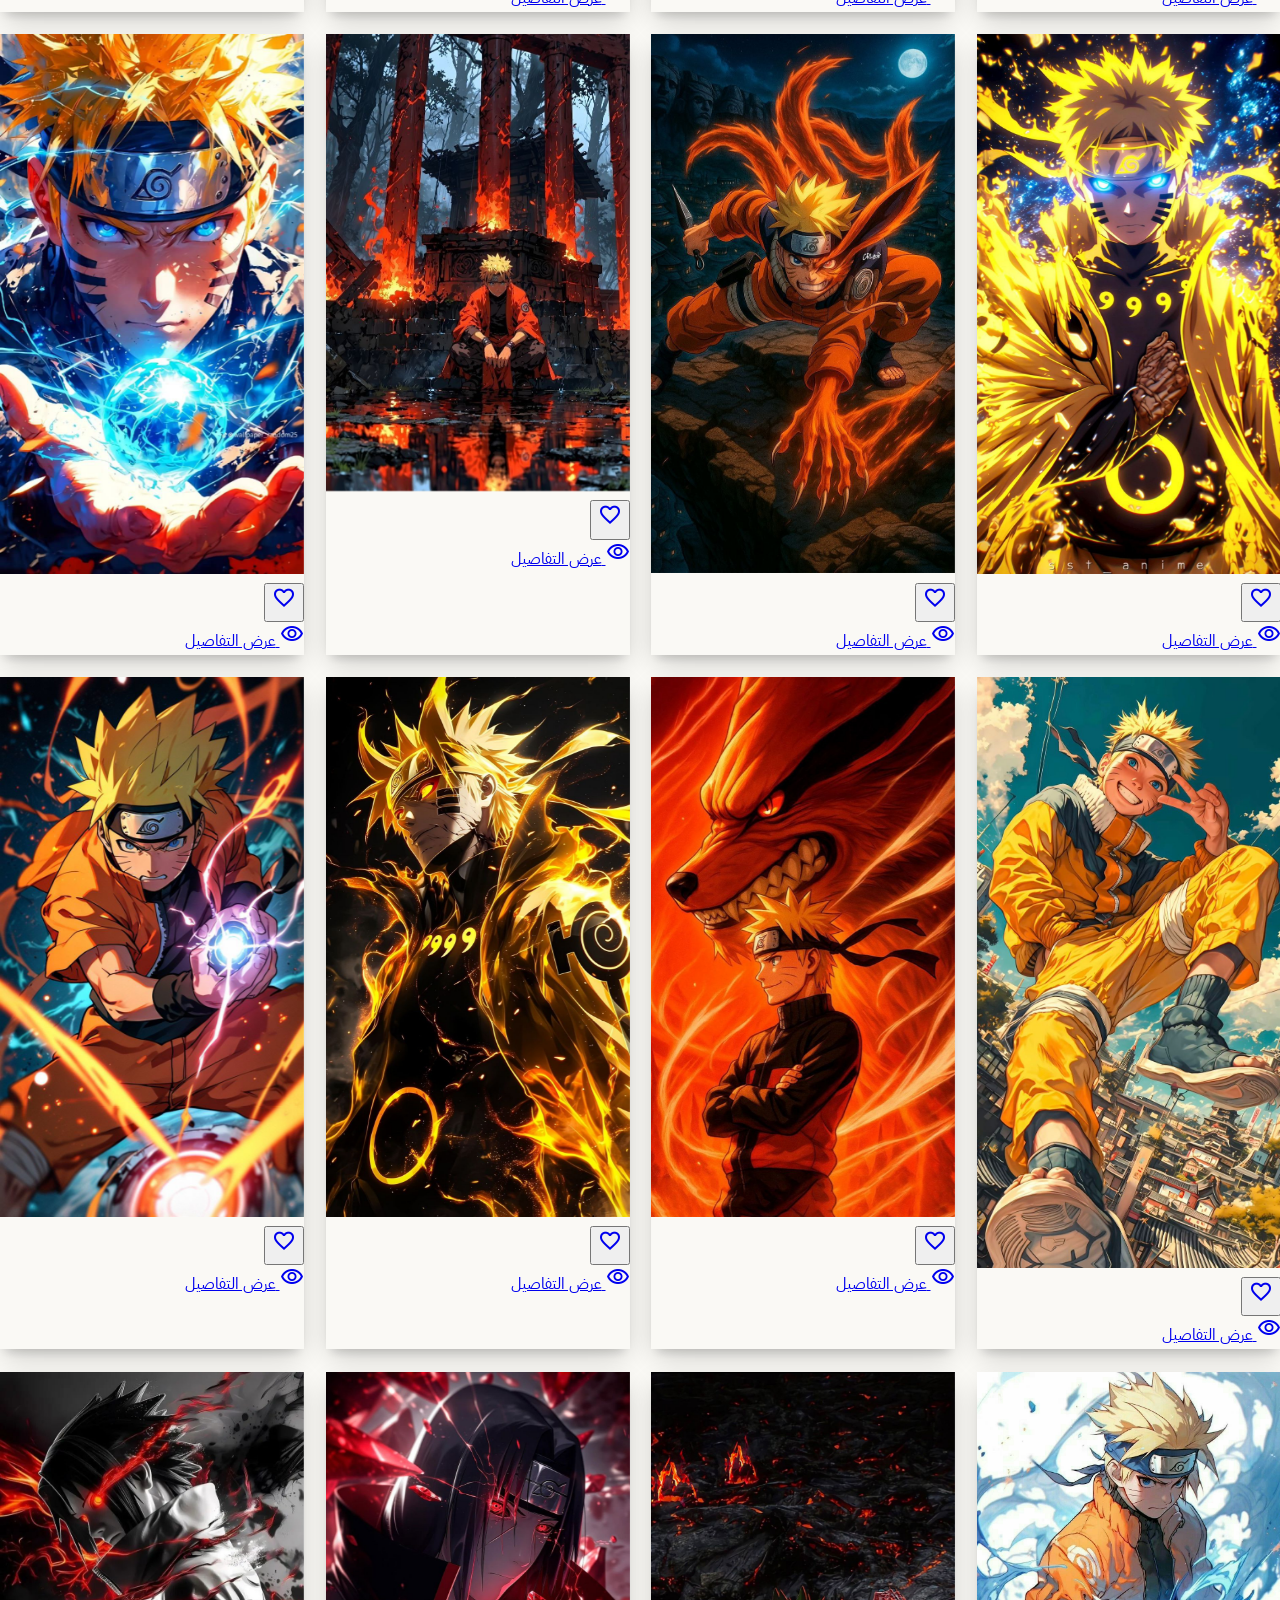
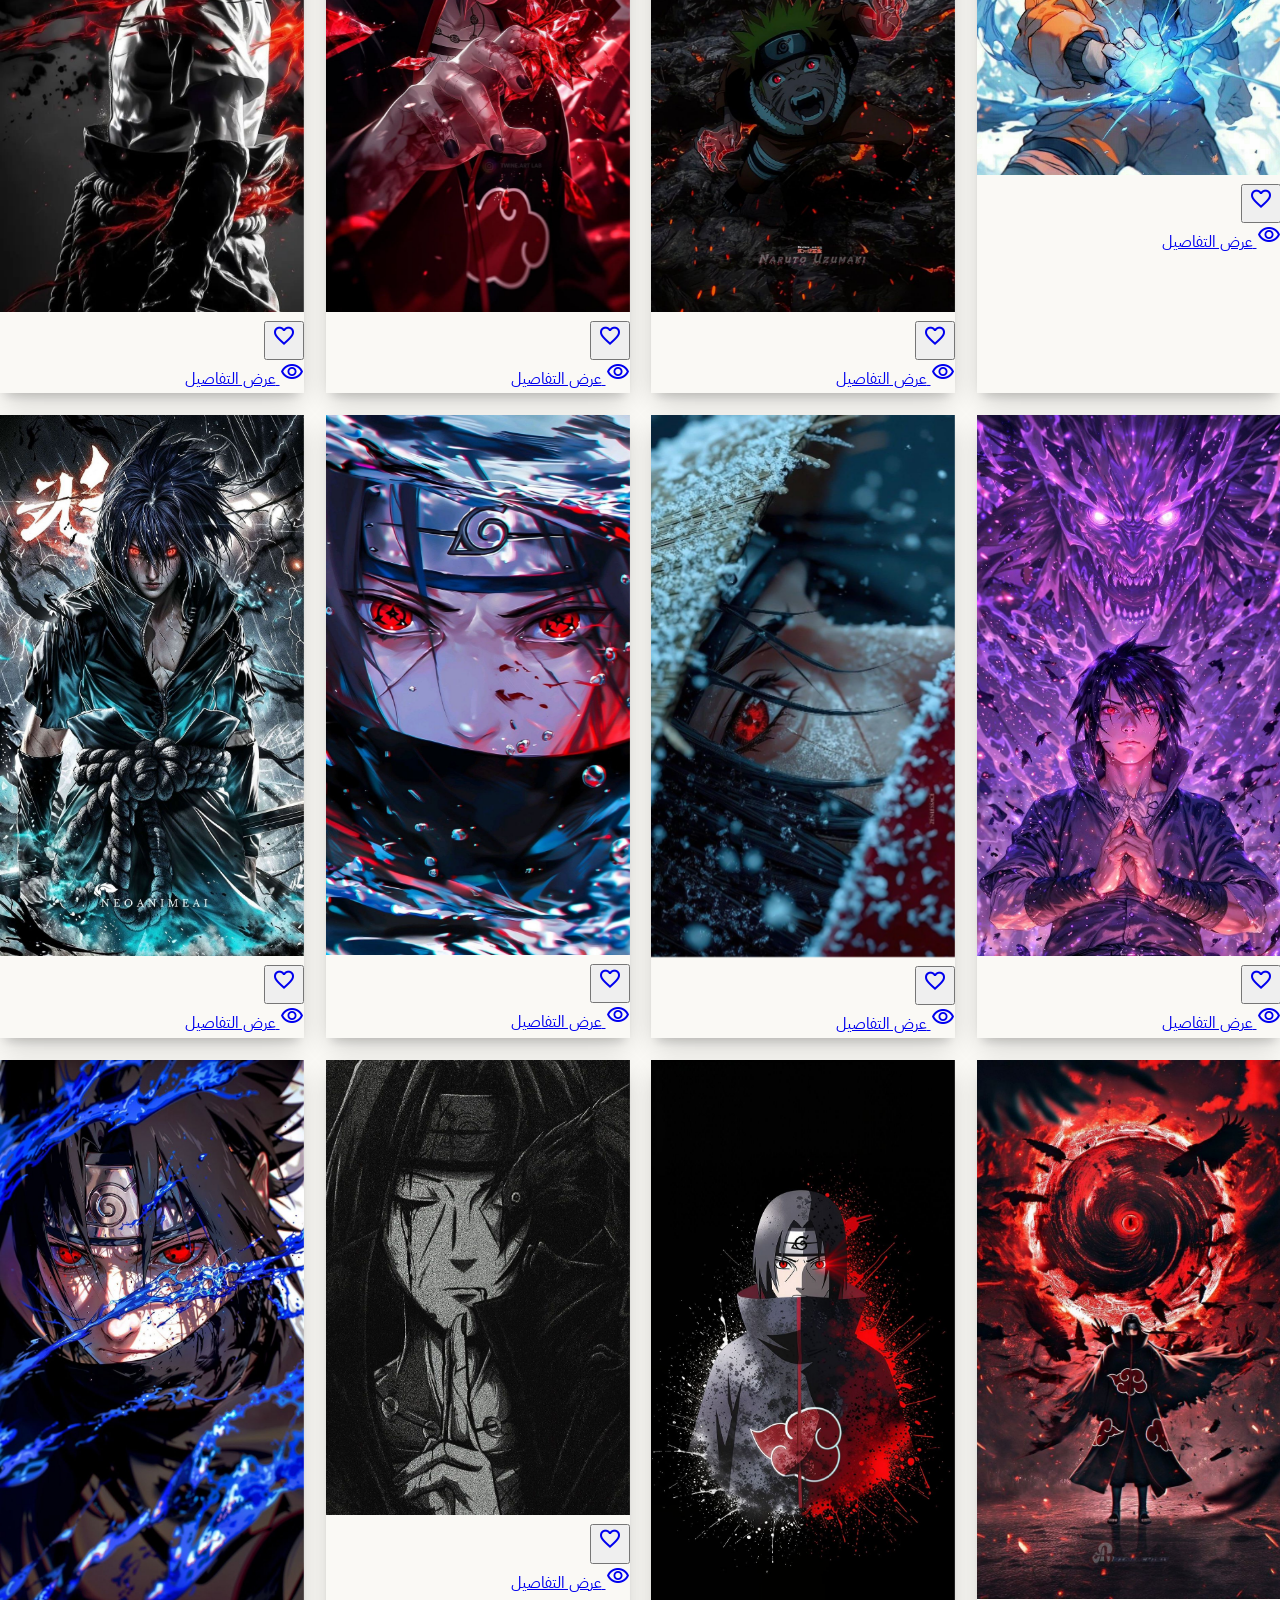
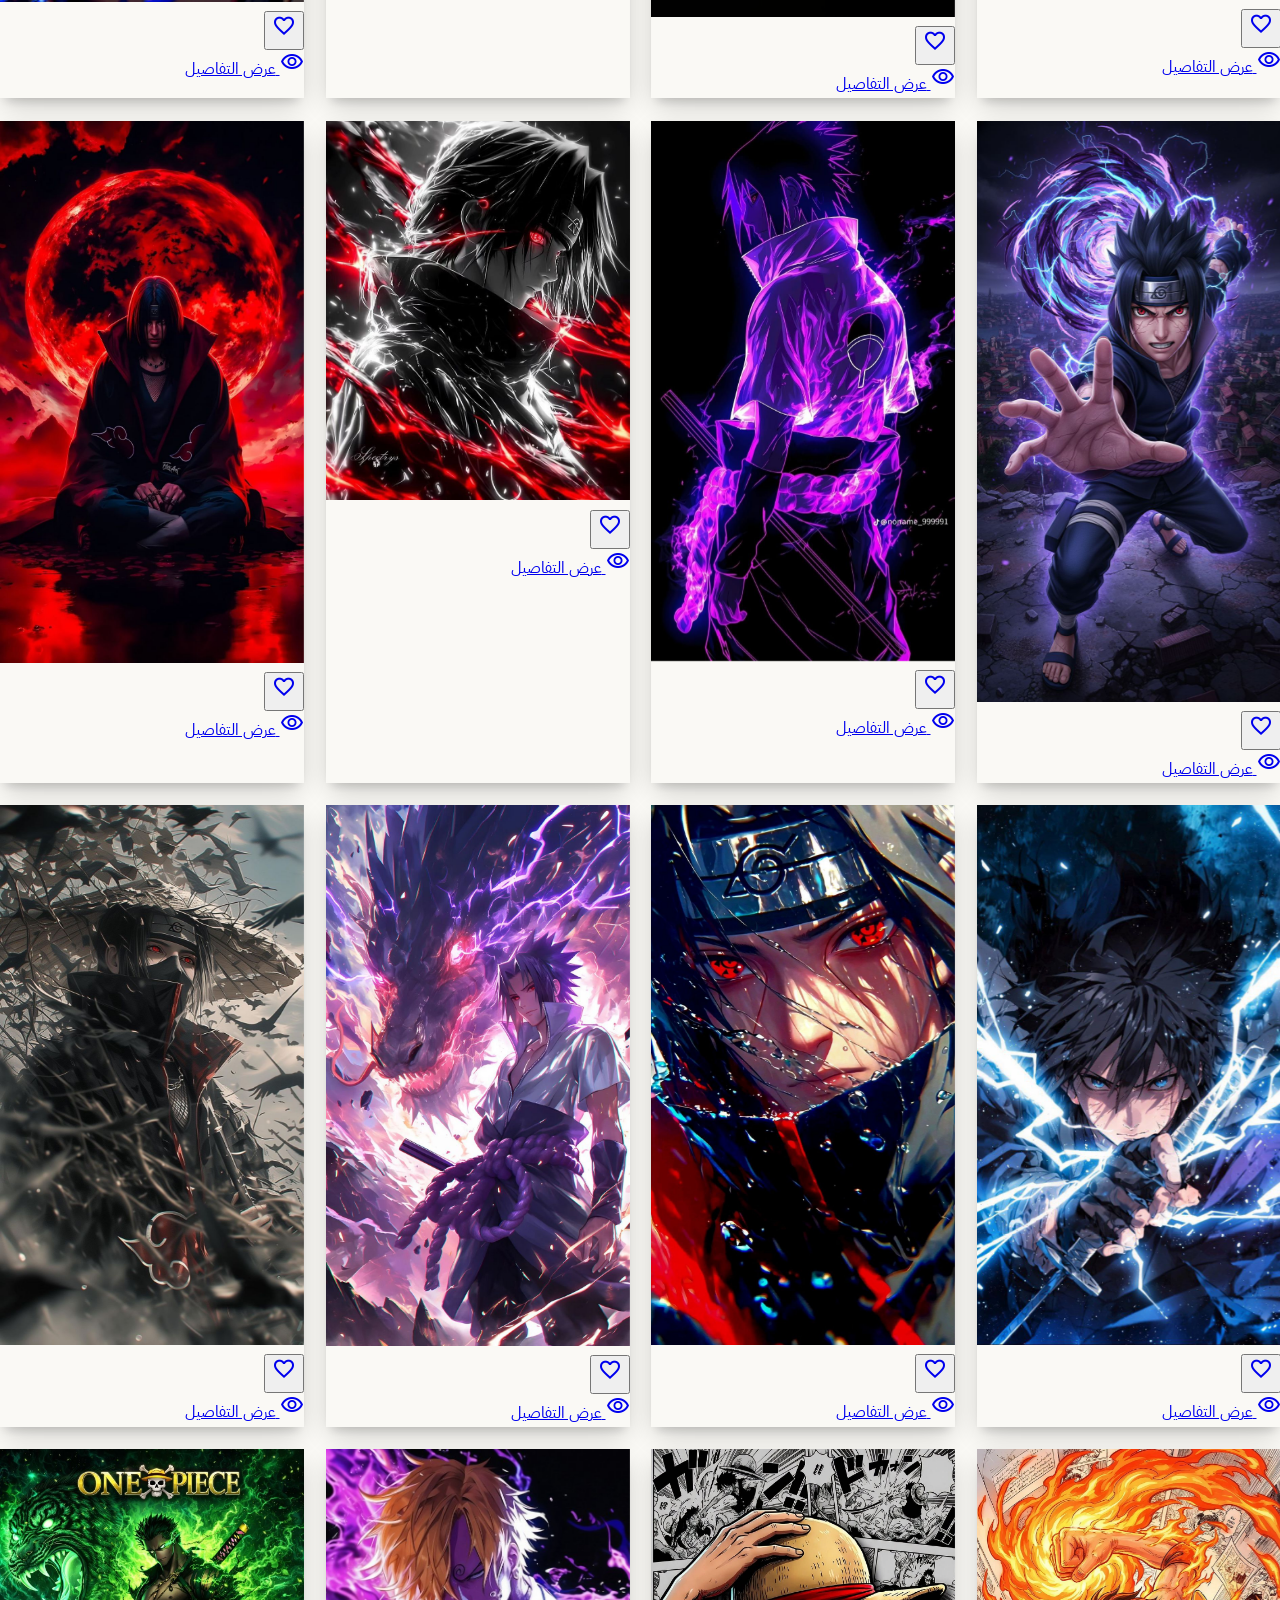
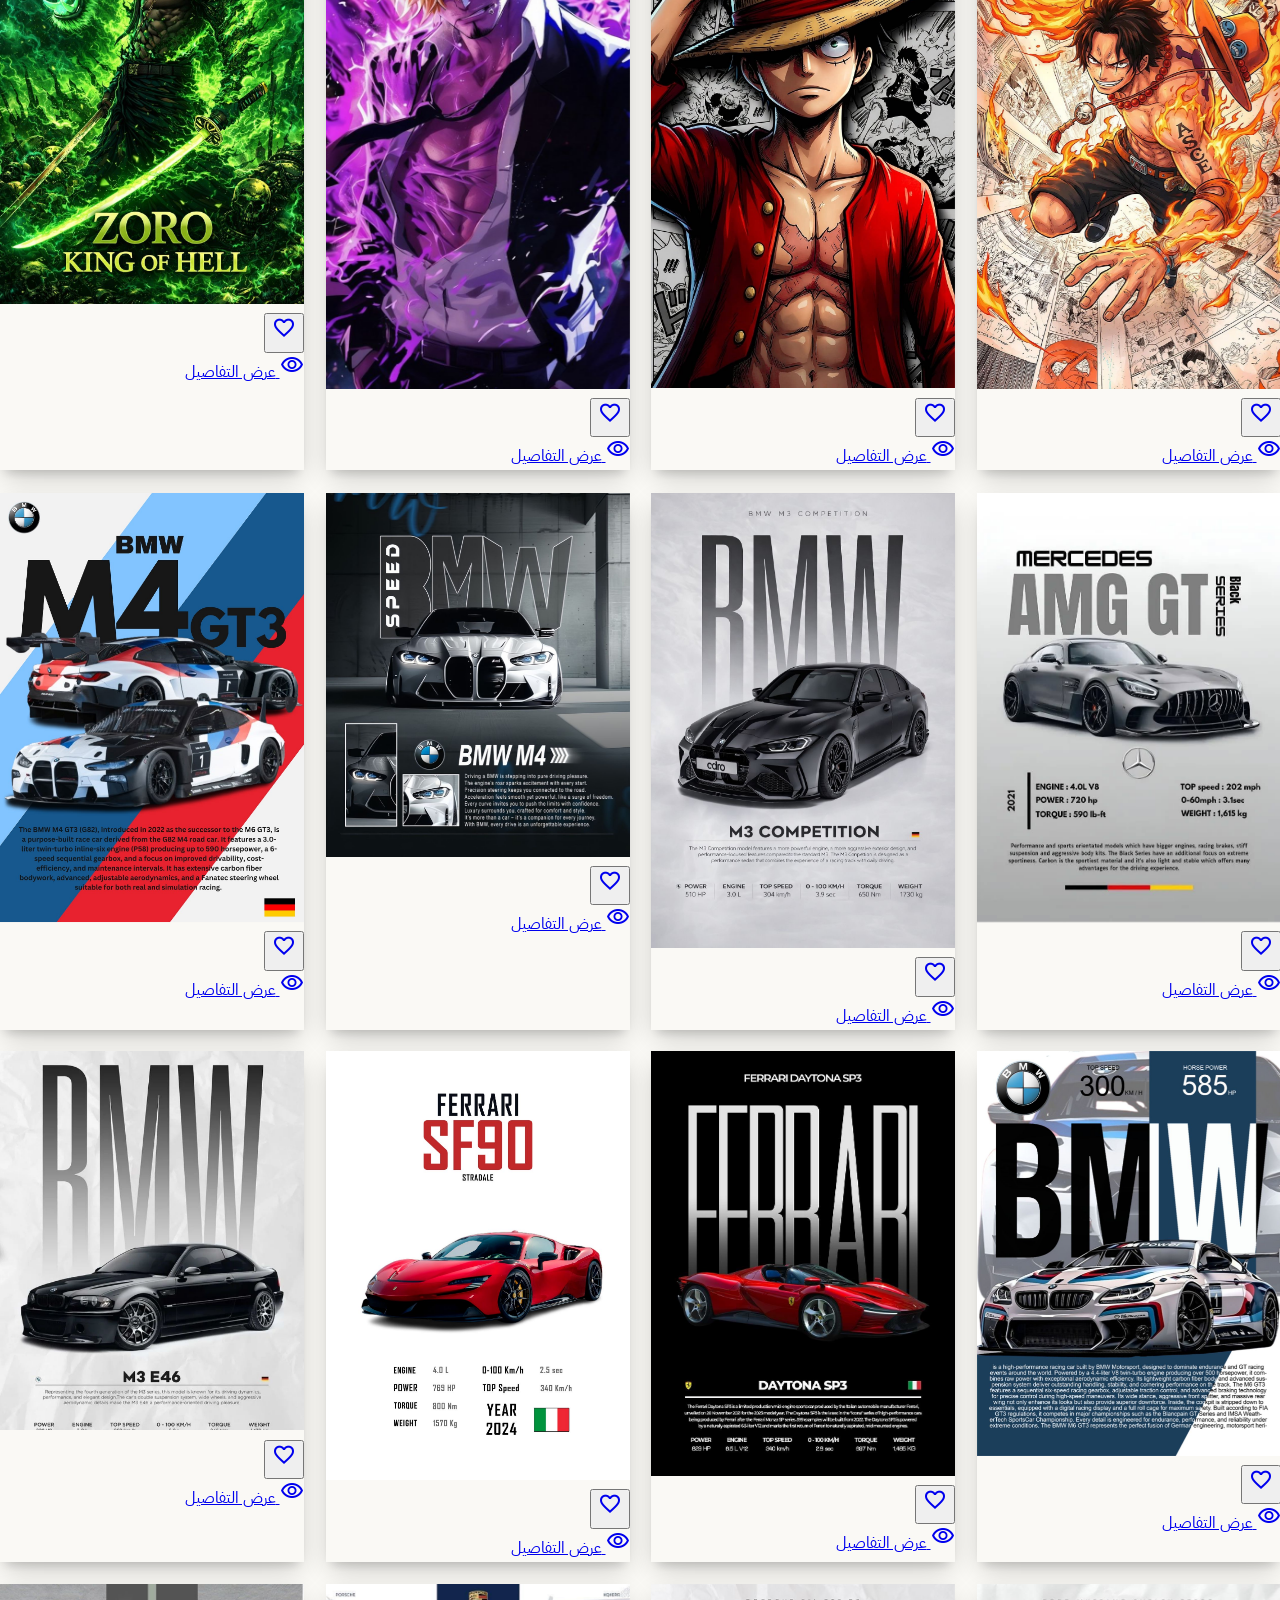
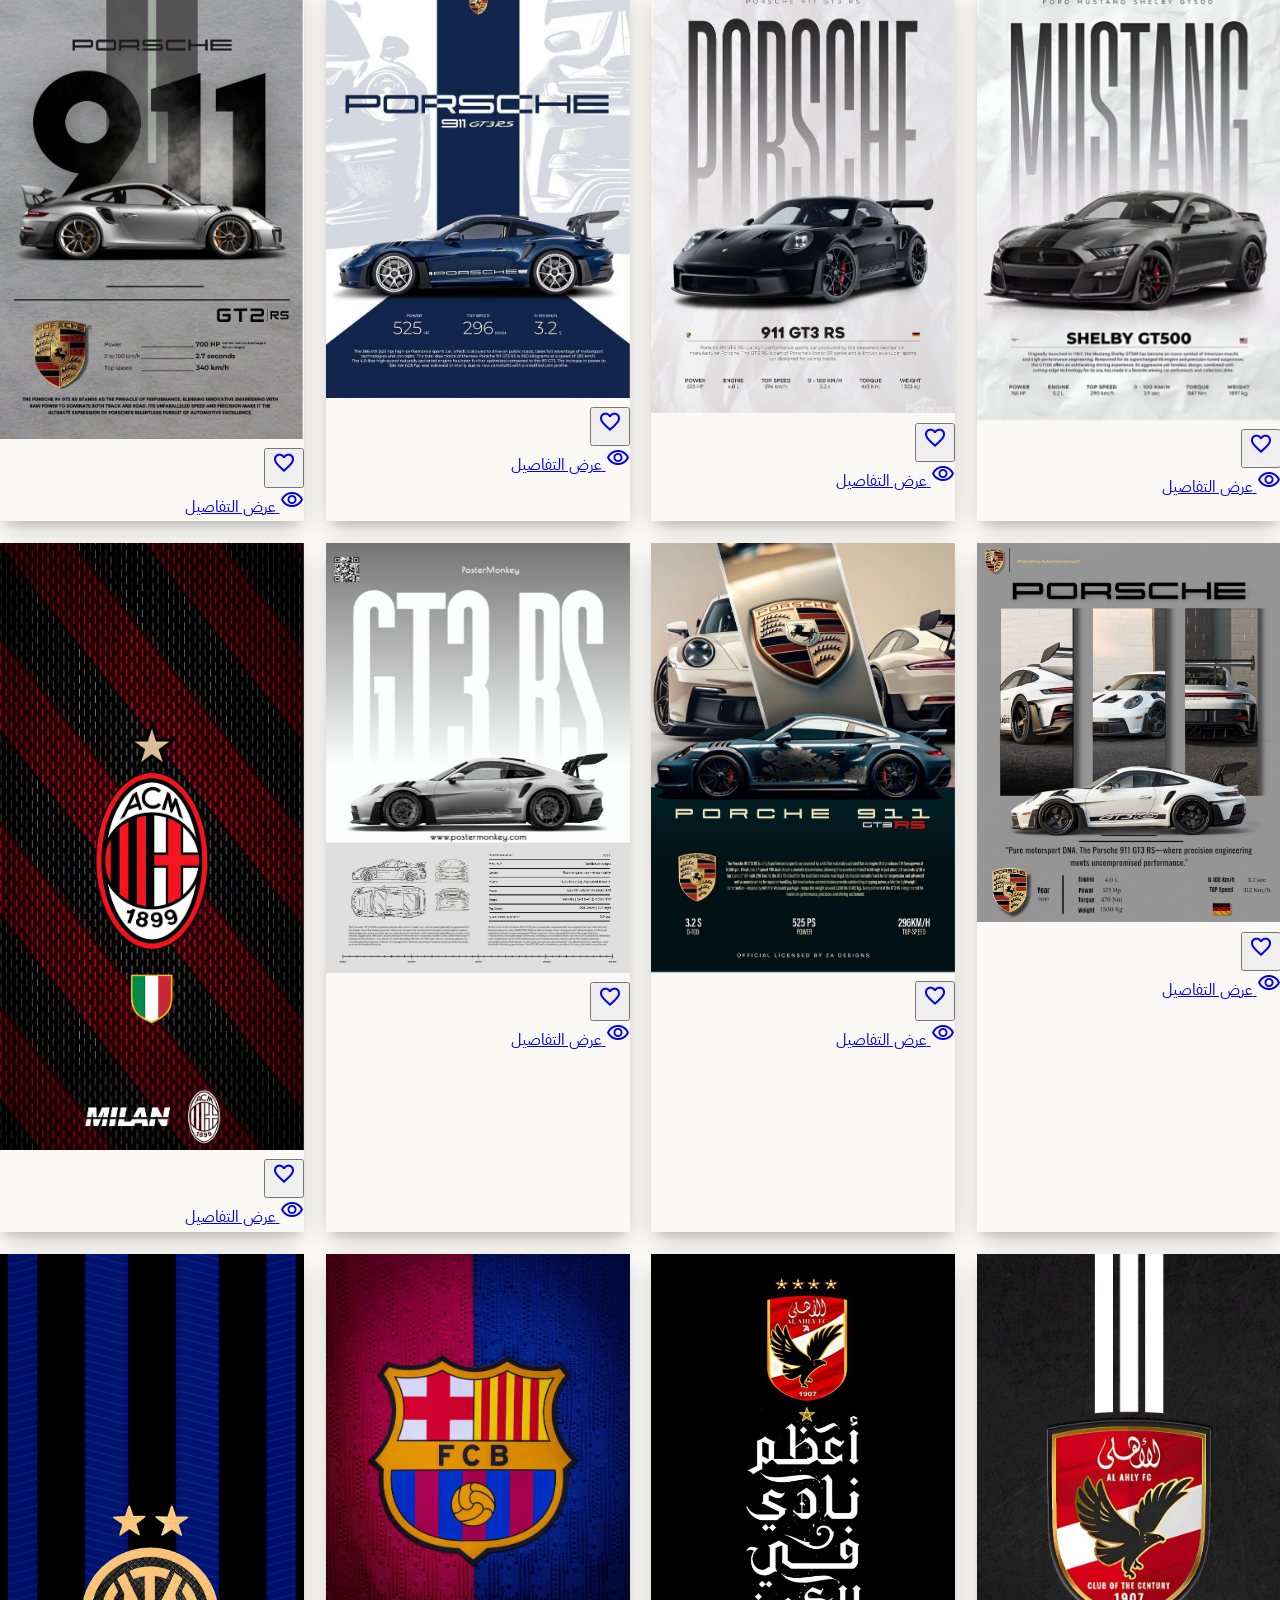
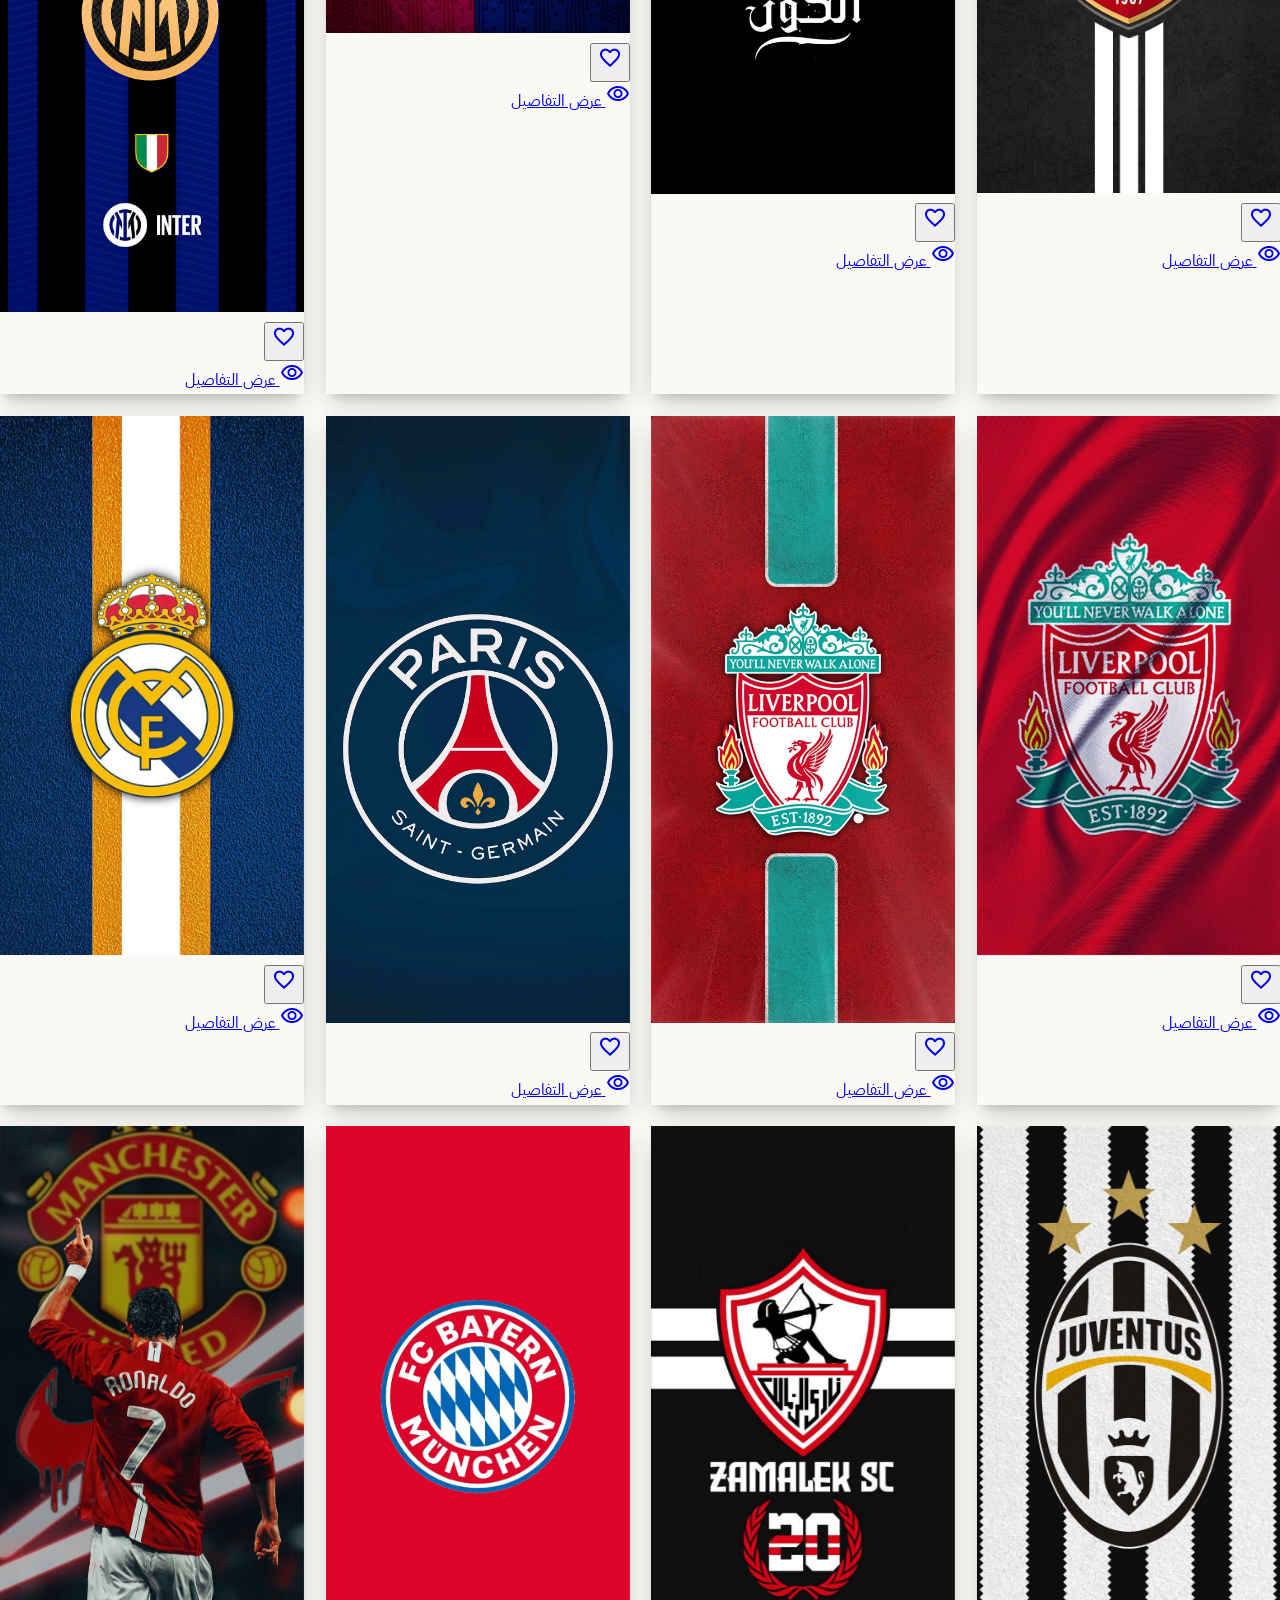
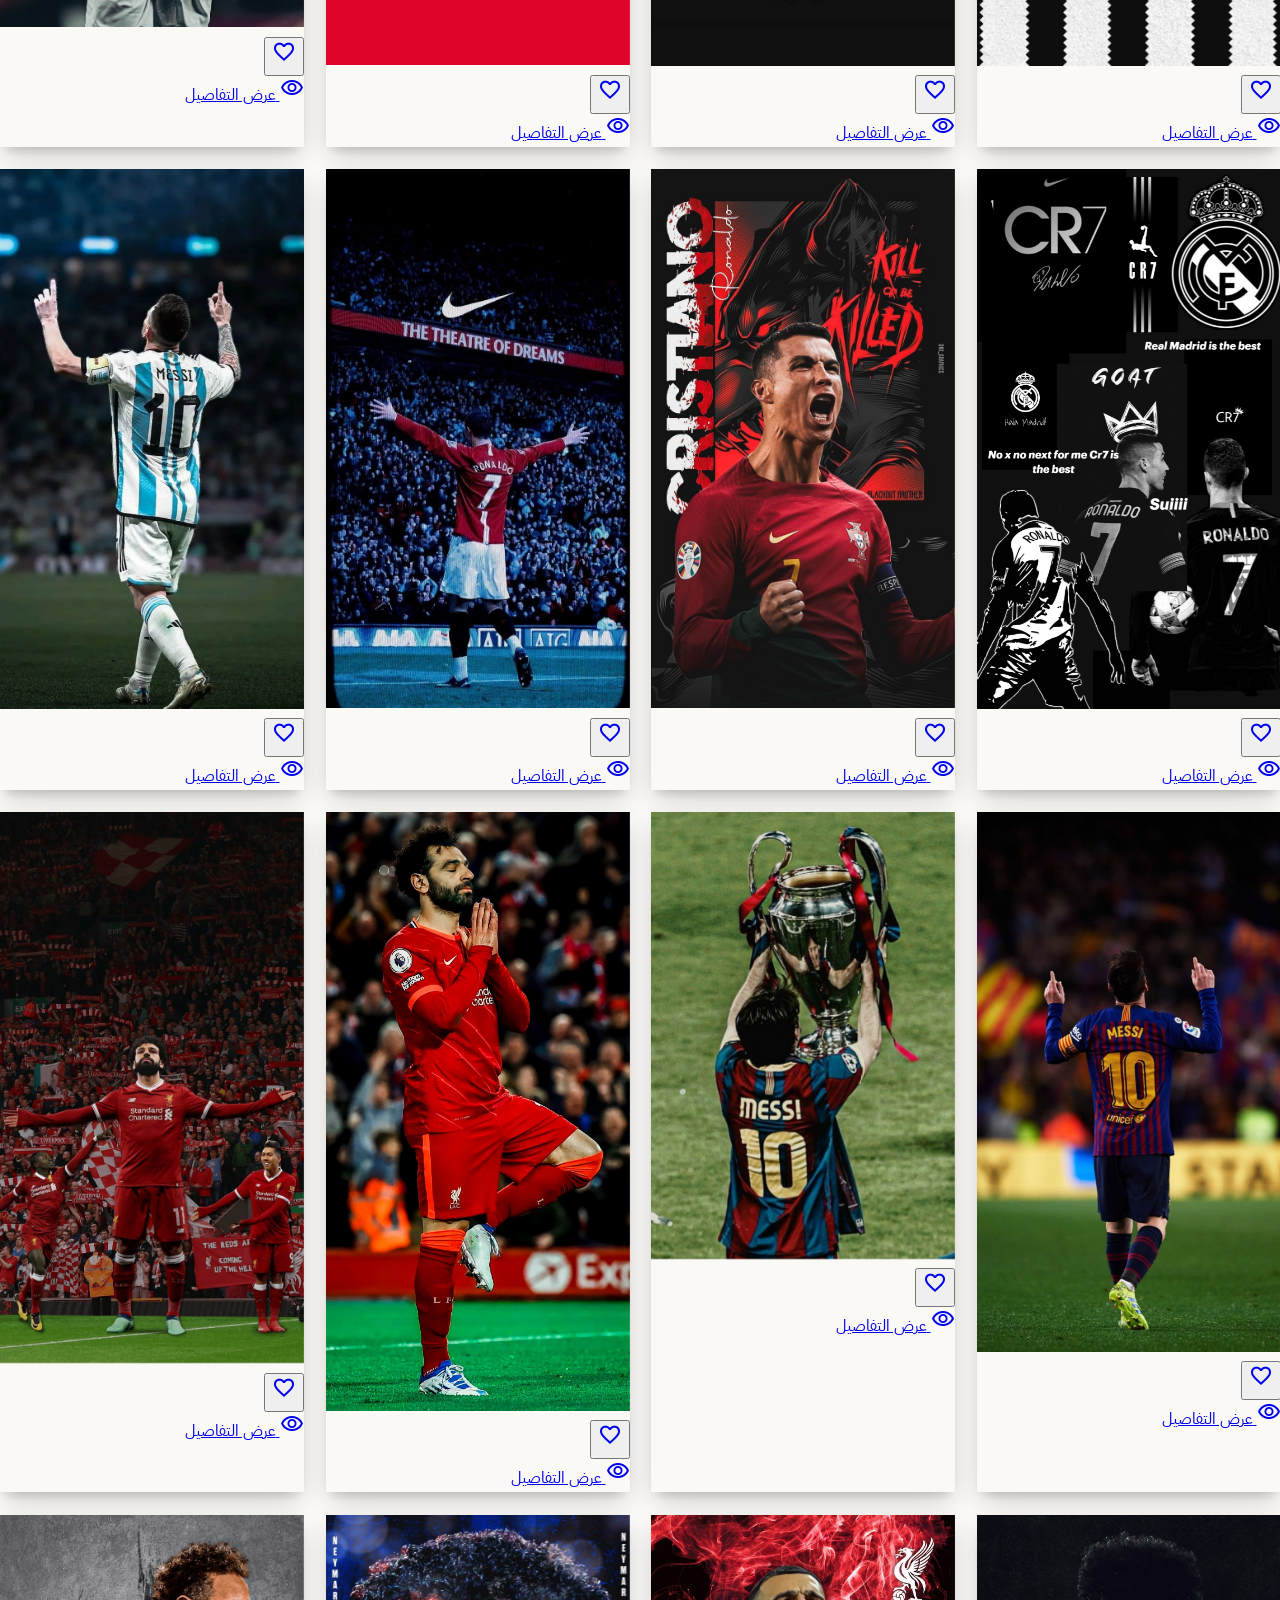
==== commit c9526fe4: "feat: add 131 real poster products with titles, descriptions and categories" ====
--- a/index.html
+++ b/index.html
@@ -152,7 +152,9 @@
         <a class="header-nav-link hover:text-primary transition-colors pb-1" href="#gallery" data-cat-filter="أفلام ومسلسلات">سينما وأفلام</a>
         <a class="header-nav-link hover:text-primary transition-colors pb-1" href="#gallery" data-cat-filter="أنمي">أنمي</a>
         <a class="header-nav-link hover:text-primary transition-colors pb-1" href="#gallery" data-cat-filter="ألعاب">ألعاب وجيمنج</a>
+        <a class="header-nav-link hover:text-primary transition-colors pb-1" href="#gallery" data-cat-filter="كرة قدم">كرة قدم</a>
         <a class="header-nav-link hover:text-primary transition-colors pb-1" href="#gallery" data-cat-filter="سيارات">سيارات</a>
+        <a class="header-nav-link hover:text-primary transition-colors pb-1" href="#gallery" data-cat-filter="اقتباسات">اقتباسات</a>
         <a class="header-nav-link hover:text-primary transition-colors pb-1 text-patina-copper flex items-center gap-1" href="#custom" data-scroll="custom">
           <span class="w-1.5 h-1.5 rounded-full bg-patina-copper animate-pulse"></span>
           <span>طباعة خاصة</span>
@@ -1121,7 +1123,9 @@
           <li><a class="hover:text-primary transition-colors" href="#gallery" data-cat-filter="أفلام ومسلسلات">سينما وأفلام</a></li>
           <li><a class="hover:text-primary transition-colors" href="#gallery" data-cat-filter="أنمي">عالم الأنميشن والأنمي</a></li>
           <li><a class="hover:text-primary transition-colors" href="#gallery" data-cat-filter="ألعاب">ألعاب وجيمنج</a></li>
+          <li><a class="hover:text-primary transition-colors" href="#gallery" data-cat-filter="كرة قدم">كرة قدم وأندية</a></li>
           <li><a class="hover:text-primary transition-colors" href="#gallery" data-cat-filter="سيارات">السيارات والسرعة</a></li>
+          <li><a class="hover:text-primary transition-colors" href="#gallery" data-cat-filter="اقتباسات">اقتباسات وحكم</a></li>
           <li><a class="hover:text-primary transition-colors" href="#custom" data-scroll="custom">اطبع تصميمك الخاص</a></li>
         </ul>
       </div>
@@ -1200,8 +1204,14 @@
     <a href="#gallery" class="nav-item" data-cat-filter="ألعاب">
       <span class="nav-text">ألعاب وجيمنج</span>
     </a>
+    <a href="#gallery" class="nav-item" data-cat-filter="كرة قدم">
+      <span class="nav-text">كرة قدم</span>
+    </a>
     <a href="#gallery" class="nav-item" data-cat-filter="سيارات">
       <span class="nav-text">سيارات</span>
+    </a>
+    <a href="#gallery" class="nav-item" data-cat-filter="اقتباسات">
+      <span class="nav-text">اقتباسات وحكم</span>
     </a>
     <a href="#custom" class="nav-item" data-scroll="custom">
       <span class="nav-text">اطبع صورتك على معدن</span>
